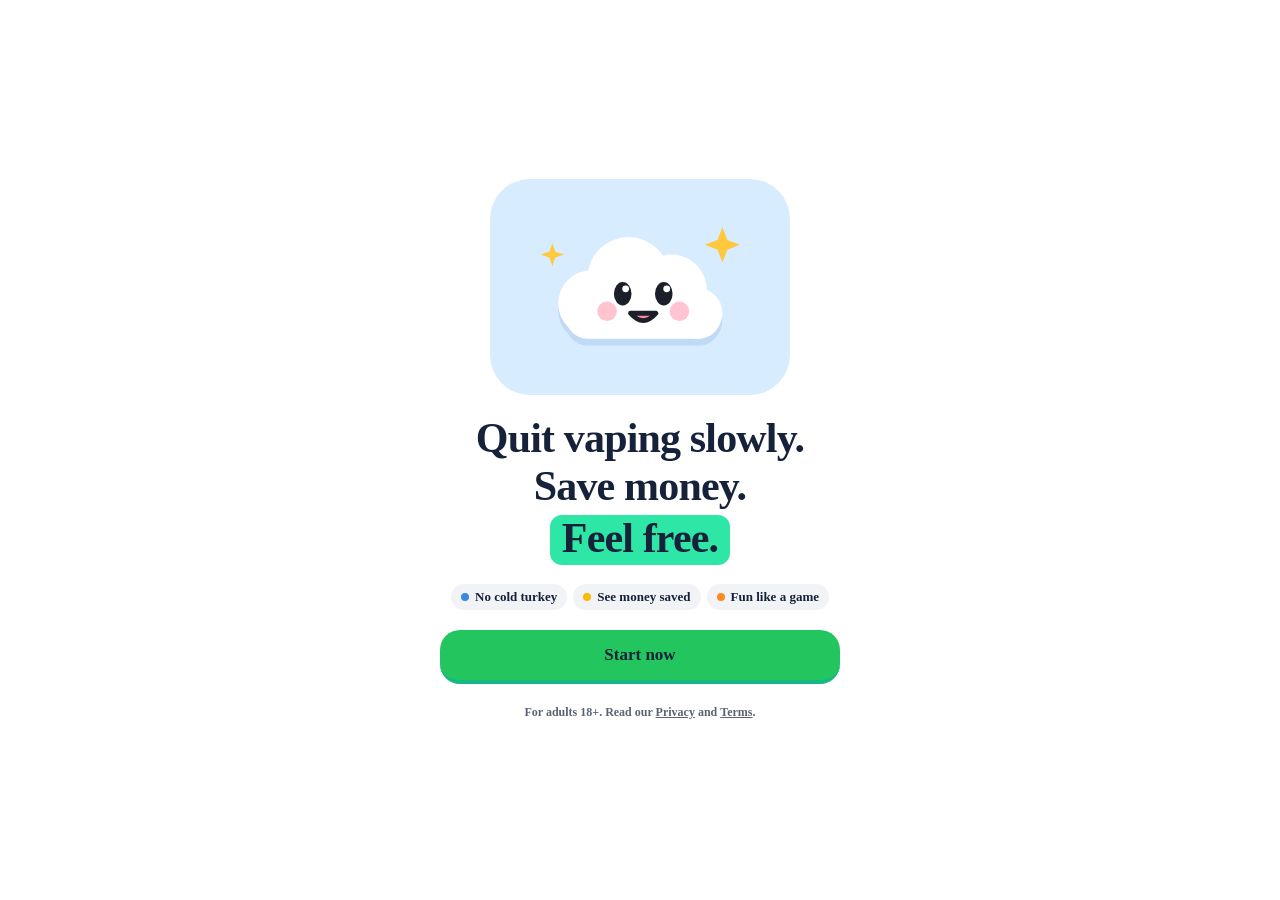
==== index.html @ 57b98aa2 "Publish website and web app" ====
<!DOCTYPE html><html lang="en" class="Y-QZeq_className" style="--mint:#22C55E;--sky:#3B88E3;--streak:#FF8A1F;--gold:#FFB800;--light-bg:#FFFFFF;--light-card:#F1F3F7;--light-text:#16223A;--dark-bg:#0F1220;--dark-card:#1A1E30;--dark-text:#FFFFFF;--radius-button:20px;--radius-card:24px"><head><meta charSet="utf-8"/><meta name="viewport" content="width=device-width, initial-scale=1"/><link rel="preload" href="/_next/static/media/29e2a75af8e45044-s.p.2kjei9psvcorz.woff2" as="font" crossorigin="" type="font/woff2"/><link rel="stylesheet" href="/_next/static/chunks/23_5o_lvkf9n-.css" data-precedence="next"/><link rel="preload" as="script" fetchPriority="low" href="/_next/static/chunks/3wkt3-74el481.js"/><script src="/_next/static/chunks/2vw_0jx23q-ec.js" async=""></script><script src="/_next/static/chunks/3-p-1ko4bi9kf.js" async=""></script><script src="/_next/static/chunks/346v_5fvsemiy.js" async=""></script><script src="/_next/static/chunks/turbopack-2u1d16houkiyo.js" async=""></script><script src="/_next/static/chunks/02wzmny-ye9dv.js" async=""></script><script src="/_next/static/chunks/0t6elz554rbts.js" async=""></script><script src="/_next/static/chunks/2l58hy27e8c7o.js" async=""></script><meta name="theme-color" content="#FFFFFF" media="(prefers-color-scheme: light)"/><meta name="theme-color" content="#0F1220" media="(prefers-color-scheme: dark)"/><title>Breezy: Quit vaping slowly. Save money. Feel free.</title><meta name="description" content="A colourful app that helps adults quit vaping step by step, without cold turkey."/><link rel="manifest" href="/manifest.webmanifest"/><meta name="mobile-web-app-capable" content="yes"/><meta name="apple-mobile-web-app-title" content="Breezy"/><meta name="apple-mobile-web-app-status-bar-style" content="default"/><meta property="og:title" content="Breezy: Quit vaping slowly. Save money. Feel free."/><meta property="og:description" content="A colourful app that helps adults quit vaping step by step, without cold turkey."/><meta property="og:type" content="website"/><meta name="twitter:card" content="summary"/><meta name="twitter:title" content="Breezy: Quit vaping slowly. Save money. Feel free."/><meta name="twitter:description" content="A colourful app that helps adults quit vaping step by step, without cold turkey."/><link rel="icon" href="/favicon.ico" sizes="48x48"/><link rel="icon" href="/icon-192.png" sizes="192x192" type="image/png"/><link rel="apple-touch-icon" href="/apple-touch-icon.png"/><meta name="next-size-adjust" content=""/><script src="/_next/static/chunks/0cz1d0mv5g_q7.js" noModule=""></script></head><body><div hidden=""><!--$--><!--/$--></div><main class="landing"><div class="hero"><svg class="mascot" viewBox="0 0 240 190" role="img" aria-label="A happy little cloud"><g class="mascot-body"><g fill="#BFD9F7" transform="translate(0 7)"><circle cx="70" cy="112" r="34"></circle><circle cx="108" cy="86" r="42"></circle><circle cx="152" cy="98" r="36"></circle><circle cx="178" cy="122" r="26"></circle><rect x="44" y="104" width="158" height="44" rx="22"></rect></g><g fill="#FFFFFF" transform="translate(0 0)"><circle cx="70" cy="112" r="34"></circle><circle cx="108" cy="86" r="42"></circle><circle cx="152" cy="98" r="36"></circle><circle cx="178" cy="122" r="26"></circle><rect x="44" y="104" width="158" height="44" rx="22"></rect></g><circle cx="86" cy="120" r="10" fill="#FFC4D0"></circle><circle cx="160" cy="120" r="10" fill="#FFC4D0"></circle><g class="mascot-eyes"><ellipse cx="102" cy="102" rx="9" ry="12" fill="#1B1F2A"></ellipse><ellipse cx="144" cy="102" rx="9" ry="12" fill="#1B1F2A"></ellipse><circle cx="105" cy="97" r="3.5" fill="#FFFFFF"></circle><circle cx="147" cy="97" r="3.5" fill="#FFFFFF"></circle></g><path d="M110 122 Q123 137 136 122 Z" fill="#FF8A9E" stroke="#1B1F2A" stroke-width="5" stroke-linejoin="round"></path></g><g class="mascot-sparkles" fill="#FFC83D"><path d="M204 34 l5 13 13 5 -13 5 -5 13 -5 -13 -13 -5 13 -5 Z"></path><path d="M30 50 l3 9 9 3 -9 3 -3 9 -3 -9 -9 -3 9 -3 Z"></path></g></svg></div><h1 class="title"><span class="title-line">Quit vaping slowly.</span><span class="title-line">Save money.</span><span class="title-line title-marker">Feel free.</span></h1><ul class="chips"><li class="chip chip-0">No cold turkey</li><li class="chip chip-1">See money saved</li><li class="chip chip-2">Fun like a game</li></ul><div class="form"><a class="button button-link" href="/app/">Start now</a></div><footer class="footer">For adults 18+. Read our<!-- --> <a href="/privacy/">Privacy</a> and <a href="/terms/">Terms</a>.</footer></main><!--$--><!--/$--><script id="_R_">(globalThis["TURBOPACK"] || (globalThis["TURBOPACK"] = [])).push({"otherChunks":["static/chunks/3wkt3-74el481.js","static/chunks/2vw_0jx23q-ec.js","static/chunks/3-p-1ko4bi9kf.js","static/chunks/346v_5fvsemiy.js"],"runtimeModuleIds":[95506]});</script><script src="/_next/static/chunks/3wkt3-74el481.js" async=""></script><script>(self.__next_f=self.__next_f||[]).push([0])</script><script>self.__next_f.push([1,"1:\"$Sreact.fragment\"\n2:\"/_next/static/chunks/02wzmny-ye9dv.js\"\n3:I[88287,[\"$2\"],\"default\"]\n4:I[74895,[\"$2\"],\"default\"]\n6:\"/_next/static/chunks/0t6elz554rbts.js\"\n7:\"/_next/static/chunks/2l58hy27e8c7o.js\"\n8:I[63861,[\"$2\",\"$6\",\"$7\"],\"Landing\"]\n9:I[51858,[\"$2\"],\"OutletBoundary\"]\na:\"$Sreact.suspense\"\nc:\"ViewportBoundary\"\nd:I[51858,[\"$2\"],\"$c\"]\nf:\"MetadataBoundary\"\n10:I[51858,[\"$2\"],\"$f\"]\n12:I[52576,[\"$2\"],\"default\",1]\n:HL[\"/_next/static/chunks/23_5o_lvkf9n-.css\",\"style\"]\n:HL[\"/_next/static/media/29e2a75af8e45044-s.p.2kjei9psvcorz.woff2\",\"font\",{\"crossOrigin\":\"\",\"type\":\"font/woff2\"}]\n5:[[\"children\",{\"s\":\"__PAGE__\",\"h\":512,\"d\":{\"r\":[\"$\",\"$1\",\"c\",{\"children\":[[\"$\",\"$L8\",null,{}],[[\"$\",\"script\",\"script-0\",{\"src\":\"/_next/static/chunks/0t6elz554rbts.js\",\"async\":true,\"nonce\":\"$undefined\"}],[\"$\",\"script\",\"script-1\",{\"src\":\"/_next/static/chunks/2l58hy27e8c7o.js\",\"async\":true,\"nonce\":\"$undefined\"}]],[\"$\",\"$L9\",null,{\"children\":[\"$\",\"$a\",null,{\"name\":\"Next.MetadataOutlet\",\"children\":\"$@b\"}]}]]}],\"p\":false,\"v\":null}}]]\n0:{\"P\":null,\"c\":[\"\",\"\"],\"q\":\"\",\"i\":false,\"t\":{\"t\":{\"s\":\"\",\"h\":528,\"d\":{\"r\":[\"$\",\"$1\",\"c\",{\"children\":[[[\"$\",\"link\",\"0\",{\"rel\":\"stylesheet\",\"href\":\"/_next/static/chunks/23_5o_lvkf9n-.css\",\"precedence\":\"next\",\"crossOrigin\":\"$undefined\",\"nonce\":\"$undefined\"}],[\"$\",\"script\",\"script-0\",{\"src\":\"/_next/static/chunks/02wzmny-ye9dv.js\",\"async\":true,\"nonce\":\"$undefined\"}]],[\"$\",\"html\",null,{\"lang\":\"en\",\"className\":\"Y-QZeq_className\",\"style\":{\"--mint\":\"#22C55E\",\"--sky\":\"#3B88E3\",\"--streak\":\"#FF8A1F\",\"--gold\":\"#FFB800\",\"--light-bg\":\"#FFFFFF\",\"--light-card\":\"#F1F3F7\",\"--light-text\":\"#16223A\",\"--dark-bg\":\"#0F1220\",\"--dark-card\":\"#1A1E30\",\"--dark-text\":\"#FFFFFF\",\"--radius-button\":\"20px\",\"--radius-card\":\"24px\"},\"children\":[\"$\",\"body\",null,{\"children\":[\"$\",\"$L3\",null,{\"parallelRouterKey\":\"children\",\"error\":\"$undefined\",\"errorStyles\":\"$undefined\",\"errorScripts\":\"$undefined\",\"template\":[\"$\",\"$L4\",null,{}],\"templateStyles\":\"$undefined\",\"templateScripts\":\"$undefined\",\"notFound\":[[[\"$\",\"title\",null,{\"children\":\"404: This page could not be found.\"}],[\"$\",\"div\",null,{\"style\":{\"fontFamily\":\"system-ui,\\\"Segoe UI\\\",Roboto,Helvetica,Arial,sans-serif,\\\"Apple Color Emoji\\\",\\\"Segoe UI Emoji\\\"\",\"height\":\"100vh\",\"textAlign\":\"center\",\"display\":\"flex\",\"flexDirection\":\"column\",\"alignItems\":\"center\",\"justifyContent\":\"center\"},\"children\":[\"$\",\"div\",null,{\"children\":[[\"$\",\"style\",null,{\"dangerouslySetInnerHTML\":{\"__html\":\"body{color:#000;background:#fff;margin:0}.next-error-h1{border-right:1px solid rgba(0,0,0,.3)}@media (prefers-color-scheme:dark){body{color:#fff;background:#000}.next-error-h1{border-right:1px solid rgba(255,255,255,.3)}}\"}}],[\"$\",\"h1\",null,{\"className\":\"next-error-h1\",\"style\":{\"display\":\"inline-block\",\"margin\":\"0 20px 0 0\",\"padding\":\"0 23px 0 0\",\"fontSize\":24,\"fontWeight\":500,\"verticalAlign\":\"top\",\"lineHeight\":\"49px\"},\"children\":404}],[\"$\",\"div\",null,{\"style\":{\"display\":\"inline-block\"},\"children\":[\"$\",\"h2\",null,{\"style\":{\"fontSize\":14,\"fontWeight\":400,\"lineHeight\":\"49px\",\"margin\":0},\"children\":\"This page could not be found.\"}]}]]}]}]],[]],\"forbidden\":\"$undefined\",\"unauthorized\":\"$undefined\"}]}]}]]}],\"p\":false,\"v\":null},\"c\":\"$Q5\"},\"h\":{\"r\":[\"$\",\"$1\",\"h\",{\"children\":[null,[\"$\",\"$Ld\",null,{\"children\":\"$Le\"}],[\"$\",\"$L10\",null,{\"children\":[[\"$\",\"div\",null,{\"hidden\":true,\"children\":[\"$\",\"$a\",null,{\"name\":\"Next.Metadata\",\"children\":\"$L11\"}]}],null]}],[\"$\",\"meta\",null,{\"name\":\"next-size-adjust\",\"content\":\"\"}]]}],\"p\":false,\"v\":null}},\"m\":\"$undefined\",\"G\":[\"$12\",[[\"$\",\"link\",\"0\",{\"rel\":\"stylesheet\",\"href\":\"/_next/static/chunks/23_5o_lvkf9n-.css\",\"precedence\":\"next\",\"crossOrigin\":\"$undefined\",\"nonce\":\"$undefined\"}]]],\"S\":true,\"r\":\"$undefined\",\"s\":\"$undefined\",\"a\":\"$undefined\",\"l\":\"$undefined\",\"p\":\"$undefined\",\"d\":\"$undefined\",\"b\":\"Q0WF5NV2tpV6cACGiuJMT\"}\ne:[[\"$\",\"meta\",\"0\",{\"charSet\":\"utf-8\"}],[\"$\",\"meta\",\"1\",{\"name\":\"viewport\",\"content\":\"width=device-width, initial-scale=1\"}],[\"$\",\"meta\",\"2\",{\"name\":\"theme-color\",\"content\":\"#FFFFFF\",\"media\":\"(prefers-color-scheme: light)\"}],[\"$\",\"meta\",\"3\",{\"name\":\"theme-color\",\"content\":\"#0F1220\",\"media\":\"(prefers-color-scheme: dark)\"}]]\n13:I[49310,[\"$2\"],\"IconMark\"]\nb:null\n11:[[\"$\",\"title\",\"0\",{\"children\":\"Breezy: Quit vaping slowly. Save money. Feel free.\"}],[\"$\",\"meta\",\"1\",{\"name\":\"description\",\"content\":\"A colourful app that helps adults quit vaping step by step, without cold turkey.\"}],[\"$\",\"link\",\"2\",{\"rel\":\"manifest\",\"href\":\"/manifest.webmanifest\",\"crossOrigin\":\"$undefined\"}],[\"$\",\"meta\",\"3\",{\"name\":\"mobile-web-app-capable\",\"content\":\"yes\"}],[\"$\",\"meta\",\"4\",{\"name\":\"apple-mobile-web-app-title\",\"content\":\"Breezy\"}],[\"$\",\"meta\",\"5\",{\"name\":\"apple-mobile-web-app-status-bar-style\",\"content\":\"default\"}],[\"$\",\"meta\",\"6\",{\"property\":\"og:title\",\"content\":\"Breezy: Quit vaping slowly. Save money. Feel free.\"}],[\"$\",\"meta\",\"7\",{\"property\":\"og:description\",\"content\":\"A colourful app that helps adults quit vaping step by step, without cold turkey.\"}],[\"$\",\"meta\",\"8\",{\"property\":\"og:type\",\"content\":\"website\"}],[\"$\",\"meta\",\"9\",{\"name\":\"twitter:card\",\"content\":\"summary\"}],[\"$\",\"meta\",\"10\",{\"name\":\"twitter:title\",\"content\":\"Breezy: Quit vaping slowly. Save money. Feel free.\"}],[\"$\",\"meta\",\"11\",{\"name\":\"twitter:description\",\"content\":\"A colourful app that helps adults quit vaping step by step, without cold turkey.\"}],[\"$\",\"link\",\"12\",{\"rel\":\"icon\",\"href\":\"/favicon.ico\",\"sizes\":\"48x48\"}],[\"$\",\"link\",\"13\",{\"rel\":\"icon\",\"href\":\"/icon-192.png\",\"sizes\":\"192x192\",\"type\":\"image/png\"}],[\"$\",\"link\",\"14\",{\"rel\":\"apple-touch-icon\",\"href\":\"/apple-touch-icon.png\"}],[\"$\",\"$L13\",\"15\",{}]]\n"])</script></body></html>
---- _next/static/chunks/23_5o_lvkf9n-.css ----
@font-face{font-family:Nunito;font-style:normal;font-weight:600;font-display:swap;src:url(../media/e27b85d01cb4b1af-s.1zkvd_innyig_.woff2)format("woff2");unicode-range:U+460-52F,U+1C80-1C8A,U+20B4,U+2DE0-2DFF,U+A640-A69F,U+FE2E-FE2F}@font-face{font-family:Nunito;font-style:normal;font-weight:600;font-display:swap;src:url(../media/10e5db483fb7b6ef-s.2c8-7nzo1jf9r.woff2)format("woff2");unicode-range:U+301,U+400-45F,U+490-491,U+4B0-4B1,U+2116}@font-face{font-family:Nunito;font-style:normal;font-weight:600;font-display:swap;src:url(../media/01a1b57b2e0cef27-s.1vcas2uk12q5a.woff2)format("woff2");unicode-range:U+102-103,U+110-111,U+128-129,U+168-169,U+1A0-1A1,U+1AF-1B0,U+300-301,U+303-304,U+308-309,U+323,U+329,U+1EA0-1EF9,U+20AB}@font-face{font-family:Nunito;font-style:normal;font-weight:600;font-display:swap;src:url(../media/648e19a466ec92f1-s.2demiz2t05dx4.woff2)format("woff2");unicode-range:U+100-2BA,U+2BD-2C5,U+2C7-2CC,U+2CE-2D7,U+2DD-2FF,U+304,U+308,U+329,U+1D00-1DBF,U+1E00-1E9F,U+1EF2-1EFF,U+2020,U+20A0-20AB,U+20AD-20C4,U+2113,U+2C60-2C7F,U+A720-A7FF}@font-face{font-family:Nunito;font-style:normal;font-weight:600;font-display:swap;src:url(../media/29e2a75af8e45044-s.p.2kjei9psvcorz.woff2)format("woff2");unicode-range:U+??,U+131,U+152-153,U+2BB-2BC,U+2C6,U+2DA,U+2DC,U+304,U+308,U+329,U+2000-206F,U+20AC,U+2122,U+2191,U+2193,U+2212,U+2215,U+FEFF,U+FFFD}@font-face{font-family:Nunito;font-style:normal;font-weight:700;font-display:swap;src:url(../media/e27b85d01cb4b1af-s.1zkvd_innyig_.woff2)format("woff2");unicode-range:U+460-52F,U+1C80-1C8A,U+20B4,U+2DE0-2DFF,U+A640-A69F,U+FE2E-FE2F}@font-face{font-family:Nunito;font-style:normal;font-weight:700;font-display:swap;src:url(../media/10e5db483fb7b6ef-s.2c8-7nzo1jf9r.woff2)format("woff2");unicode-range:U+301,U+400-45F,U+490-491,U+4B0-4B1,U+2116}@font-face{font-family:Nunito;font-style:normal;font-weight:700;font-display:swap;src:url(../media/01a1b57b2e0cef27-s.1vcas2uk12q5a.woff2)format("woff2");unicode-range:U+102-103,U+110-111,U+128-129,U+168-169,U+1A0-1A1,U+1AF-1B0,U+300-301,U+303-304,U+308-309,U+323,U+329,U+1EA0-1EF9,U+20AB}@font-face{font-family:Nunito;font-style:normal;font-weight:700;font-display:swap;src:url(../media/648e19a466ec92f1-s.2demiz2t05dx4.woff2)format("woff2");unicode-range:U+100-2BA,U+2BD-2C5,U+2C7-2CC,U+2CE-2D7,U+2DD-2FF,U+304,U+308,U+329,U+1D00-1DBF,U+1E00-1E9F,U+1EF2-1EFF,U+2020,U+20A0-20AB,U+20AD-20C4,U+2113,U+2C60-2C7F,U+A720-A7FF}@font-face{font-family:Nunito;font-style:normal;font-weight:700;font-display:swap;src:url(../media/29e2a75af8e45044-s.p.2kjei9psvcorz.woff2)format("woff2");unicode-range:U+??,U+131,U+152-153,U+2BB-2BC,U+2C6,U+2DA,U+2DC,U+304,U+308,U+329,U+2000-206F,U+20AC,U+2122,U+2191,U+2193,U+2212,U+2215,U+FEFF,U+FFFD}@font-face{font-family:Nunito;font-style:normal;font-weight:800;font-display:swap;src:url(../media/e27b85d01cb4b1af-s.1zkvd_innyig_.woff2)format("woff2");unicode-range:U+460-52F,U+1C80-1C8A,U+20B4,U+2DE0-2DFF,U+A640-A69F,U+FE2E-FE2F}@font-face{font-family:Nunito;font-style:normal;font-weight:800;font-display:swap;src:url(../media/10e5db483fb7b6ef-s.2c8-7nzo1jf9r.woff2)format("woff2");unicode-range:U+301,U+400-45F,U+490-491,U+4B0-4B1,U+2116}@font-face{font-family:Nunito;font-style:normal;font-weight:800;font-display:swap;src:url(../media/01a1b57b2e0cef27-s.1vcas2uk12q5a.woff2)format("woff2");unicode-range:U+102-103,U+110-111,U+128-129,U+168-169,U+1A0-1A1,U+1AF-1B0,U+300-301,U+303-304,U+308-309,U+323,U+329,U+1EA0-1EF9,U+20AB}@font-face{font-family:Nunito;font-style:normal;font-weight:800;font-display:swap;src:url(../media/648e19a466ec92f1-s.2demiz2t05dx4.woff2)format("woff2");unicode-range:U+100-2BA,U+2BD-2C5,U+2C7-2CC,U+2CE-2D7,U+2DD-2FF,U+304,U+308,U+329,U+1D00-1DBF,U+1E00-1E9F,U+1EF2-1EFF,U+2020,U+20A0-20AB,U+20AD-20C4,U+2113,U+2C60-2C7F,U+A720-A7FF}@font-face{font-family:Nunito;font-style:normal;font-weight:800;font-display:swap;src:url(../media/29e2a75af8e45044-s.p.2kjei9psvcorz.woff2)format("woff2");unicode-range:U+??,U+131,U+152-153,U+2BB-2BC,U+2C6,U+2DA,U+2DC,U+304,U+308,U+329,U+2000-206F,U+20AC,U+2122,U+2191,U+2193,U+2212,U+2215,U+FEFF,U+FFFD}@font-face{font-family:Nunito;font-style:normal;font-weight:900;font-display:swap;src:url(../media/e27b85d01cb4b1af-s.1zkvd_innyig_.woff2)format("woff2");unicode-range:U+460-52F,U+1C80-1C8A,U+20B4,U+2DE0-2DFF,U+A640-A69F,U+FE2E-FE2F}@font-face{font-family:Nunito;font-style:normal;font-weight:900;font-display:swap;src:url(../media/10e5db483fb7b6ef-s.2c8-7nzo1jf9r.woff2)format("woff2");unicode-range:U+301,U+400-45F,U+490-491,U+4B0-4B1,U+2116}@font-face{font-family:Nunito;font-style:normal;font-weight:900;font-display:swap;src:url(../media/01a1b57b2e0cef27-s.1vcas2uk12q5a.woff2)format("woff2");unicode-range:U+102-103,U+110-111,U+128-129,U+168-169,U+1A0-1A1,U+1AF-1B0,U+300-301,U+303-304,U+308-309,U+323,U+329,U+1EA0-1EF9,U+20AB}@font-face{font-family:Nunito;font-style:normal;font-weight:900;font-display:swap;src:url(../media/648e19a466ec92f1-s.2demiz2t05dx4.woff2)format("woff2");unicode-range:U+100-2BA,U+2BD-2C5,U+2C7-2CC,U+2CE-2D7,U+2DD-2FF,U+304,U+308,U+329,U+1D00-1DBF,U+1E00-1E9F,U+1EF2-1EFF,U+2020,U+20A0-20AB,U+20AD-20C4,U+2113,U+2C60-2C7F,U+A720-A7FF}@font-face{font-family:Nunito;font-style:normal;font-weight:900;font-display:swap;src:url(../media/29e2a75af8e45044-s.p.2kjei9psvcorz.woff2)format("woff2");unicode-range:U+??,U+131,U+152-153,U+2BB-2BC,U+2C6,U+2DA,U+2DC,U+304,U+308,U+329,U+2000-206F,U+20AC,U+2122,U+2191,U+2193,U+2212,U+2215,U+FEFF,U+FFFD}@font-face{font-family:Nunito Fallback;src:local(Arial);ascent-override:99.71%;descent-override:34.82%;line-gap-override:0.0%;size-adjust:101.39%}.Y-QZeq_className{font-family:Nunito,Nunito Fallback;font-style:normal}
:root{--lightningcss-light:initial;--lightningcss-dark: ;color-scheme:light dark;--bg:var(--light-bg);--card:var(--light-card);--text:var(--light-text);--muted:#5b6273;--line:#dce1ea;--hero:#d8ecff;--mint-edge:#17b883;--marker:#2ee6a6;--error:#c72a4a}@media (prefers-color-scheme:dark){:root{--lightningcss-light: ;--lightningcss-dark:initial;--bg:var(--dark-bg);--card:var(--dark-card);--text:var(--dark-text);--muted:#aab1c4;--line:#333a55;--hero:#1d2c4e;--marker:#128a62;--error:#ff8fa3}}*{box-sizing:border-box;margin:0;padding:0}html{-webkit-text-size-adjust:100%}body{background:var(--bg);color:var(--text);-webkit-font-smoothing:antialiased}a{color:inherit;font-weight:800}.landing{text-align:center;flex-direction:column;justify-content:center;align-items:center;gap:clamp(10px,2.2dvh,22px);max-width:440px;min-height:100dvh;margin:0 auto;padding:clamp(12px,2.5dvh,28px) 20px;display:flex}.hero{background:var(--hero);border-radius:40px;justify-content:center;align-items:center;width:min(100%,300px);height:clamp(108px,24dvh,230px);display:flex}.mascot{width:auto;height:86%;overflow:visible}.mascot-body{animation:3.6s ease-in-out infinite float}.mascot-eyes{transform-box:fill-box;transform-origin:50%;animation:5s infinite blink}.mascot-sparkles{transform-box:fill-box;transform-origin:50%;animation:2.8s ease-in-out infinite twinkle}.mascot-cheering .mascot-body{animation:.7s ease-in-out infinite jump}@keyframes float{50%{transform:translateY(-7px)}}@keyframes jump{50%{transform:translateY(-20px)}}@keyframes blink{0%,94%,to{transform:scaleY(1)}97%{transform:scaleY(.1)}}@keyframes twinkle{50%{opacity:.45}}.title{letter-spacing:-.02em;font-size:clamp(24px,min(5.2dvh,8.4vw),42px);font-weight:900;line-height:1.14}.title-line{display:block}.title-marker{background:var(--marker);border-radius:12px;width:fit-content;margin:4px auto 0;padding:0 12px 2px}.chips{flex-wrap:wrap;justify-content:center;gap:6px;list-style:none;display:flex}.chip{background:var(--card);border-radius:999px;padding:5px 10px;font-size:13px;font-weight:800}.chip:before{content:"";border-radius:50%;width:8px;height:8px;margin-right:6px;display:inline-block}.chip-0:before{background:var(--sky)}.chip-1:before{background:var(--gold)}.chip-2:before{background:var(--streak)}.form{flex-direction:column;gap:8px;width:100%;display:flex}.input,.button{border-radius:var(--radius-button);width:100%;height:54px;font:inherit;font-size:17px}.input{border:2px solid var(--line);background:var(--card);color:var(--text);text-align:center;outline:none;padding:0 18px;font-weight:700}.input::placeholder{color:var(--muted)}.input:focus{border-color:var(--sky)}.button{border:0;border-bottom:4px solid var(--mint-edge);background:var(--mint);color:var(--light-text);cursor:pointer;font-weight:900;transition:transform 80ms}.button:active:not(:disabled){border-bottom-width:2px;transform:translateY(2px)}.button:focus-visible{outline:3px solid var(--sky);outline-offset:2px}.button:disabled{opacity:.75}.form-message{min-height:18px;color:var(--error);font-size:14px;font-weight:800;line-height:18px}.success{border-radius:var(--radius-card);background:var(--card);flex-direction:column;gap:4px;width:100%;padding:20px;font-size:15px;font-weight:700;display:flex}.success strong{font-size:22px;font-weight:900}.footer{color:var(--muted);font-size:12px;font-weight:700;line-height:1.4}.hidden-label{clip-path:inset(50%);width:1px;height:1px;position:absolute;overflow:hidden}.trap{opacity:0;position:absolute;left:-9999px}@media (max-height:600px){.input,.button{height:48px}.chip{padding:3px 9px;font-size:12px}.hero{border-radius:28px}}.legal{max-width:620px;margin:0 auto;padding:28px 20px 64px}.legal-back{padding:8px 0;text-decoration:none;display:inline-block}.legal h1{margin-top:16px;font-size:36px;font-weight:900}.legal-date{color:var(--muted);margin-top:4px;font-size:14px;font-weight:700}.legal h2{margin-top:28px;font-size:20px;font-weight:900}.legal p{margin-top:8px;font-size:17px;font-weight:600;line-height:1.5}.legal-date+p{margin-top:20px}@media (prefers-reduced-motion:reduce){.mascot-body,.mascot-eyes,.mascot-sparkles,.mascot-cheering .mascot-body{animation:none}}.buddy-line{color:var(--muted);font-size:15px;font-weight:700}.buddy-code{letter-spacing:.1em;font-size:38px;font-weight:900}.button-link{justify-content:center;align-items:center;text-decoration:none;display:flex}.buddy-link{align-items:center;min-height:44px;display:flex}.button-quiet{border-bottom-color:var(--line);background:var(--card);color:var(--text)}.home-tip{color:var(--muted);font-size:13px;font-weight:700}
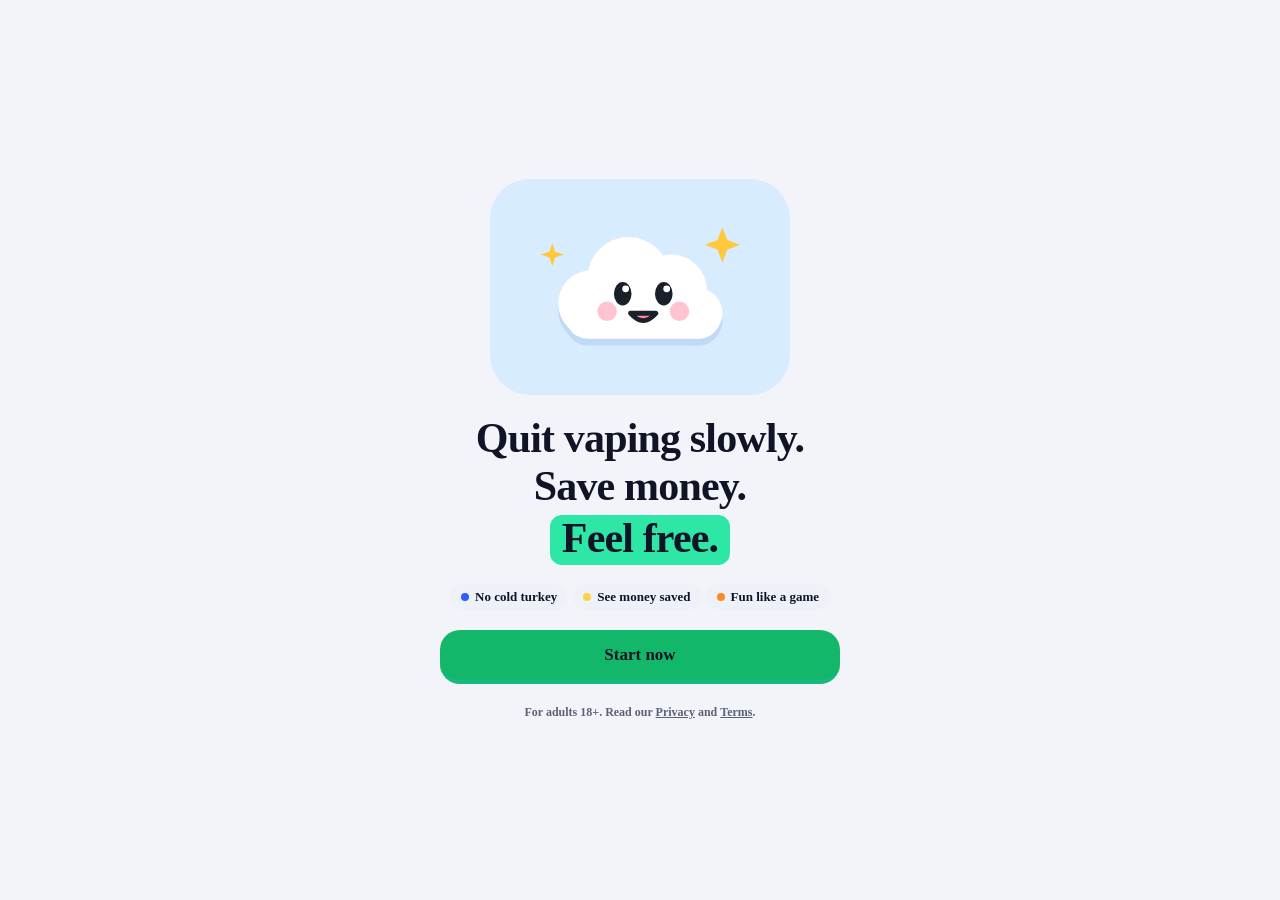
==== commit e8d3b5f1: "Publish website and web app" ====
--- a/index.html
+++ b/index.html
@@ -1 +1 @@
-<!DOCTYPE html><html lang="en" class="Y-QZeq_className" style="--mint:#22C55E;--sky:#3B88E3;--streak:#FF8A1F;--gold:#FFB800;--light-bg:#FFFFFF;--light-card:#F1F3F7;--light-text:#16223A;--dark-bg:#0F1220;--dark-card:#1A1E30;--dark-text:#FFFFFF;--radius-button:20px;--radius-card:24px"><head><meta charSet="utf-8"/><meta name="viewport" content="width=device-width, initial-scale=1"/><link rel="preload" href="/_next/static/media/29e2a75af8e45044-s.p.2kjei9psvcorz.woff2" as="font" crossorigin="" type="font/woff2"/><link rel="stylesheet" href="/_next/static/chunks/23_5o_lvkf9n-.css" data-precedence="next"/><link rel="preload" as="script" fetchPriority="low" href="/_next/static/chunks/3wkt3-74el481.js"/><script src="/_next/static/chunks/2vw_0jx23q-ec.js" async=""></script><script src="/_next/static/chunks/3-p-1ko4bi9kf.js" async=""></script><script src="/_next/static/chunks/346v_5fvsemiy.js" async=""></script><script src="/_next/static/chunks/turbopack-2u1d16houkiyo.js" async=""></script><script src="/_next/static/chunks/02wzmny-ye9dv.js" async=""></script><script src="/_next/static/chunks/0t6elz554rbts.js" async=""></script><script src="/_next/static/chunks/2l58hy27e8c7o.js" async=""></script><meta name="theme-color" content="#FFFFFF" media="(prefers-color-scheme: light)"/><meta name="theme-color" content="#0F1220" media="(prefers-color-scheme: dark)"/><title>Breezy: Quit vaping slowly. Save money. Feel free.</title><meta name="description" content="A colourful app that helps adults quit vaping step by step, without cold turkey."/><link rel="manifest" href="/manifest.webmanifest"/><meta name="mobile-web-app-capable" content="yes"/><meta name="apple-mobile-web-app-title" content="Breezy"/><meta name="apple-mobile-web-app-status-bar-style" content="default"/><meta property="og:title" content="Breezy: Quit vaping slowly. Save money. Feel free."/><meta property="og:description" content="A colourful app that helps adults quit vaping step by step, without cold turkey."/><meta property="og:type" content="website"/><meta name="twitter:card" content="summary"/><meta name="twitter:title" content="Breezy: Quit vaping slowly. Save money. Feel free."/><meta name="twitter:description" content="A colourful app that helps adults quit vaping step by step, without cold turkey."/><link rel="icon" href="/favicon.ico" sizes="48x48"/><link rel="icon" href="/icon-192.png" sizes="192x192" type="image/png"/><link rel="apple-touch-icon" href="/apple-touch-icon.png"/><meta name="next-size-adjust" content=""/><script src="/_next/static/chunks/0cz1d0mv5g_q7.js" noModule=""></script></head><body><div hidden=""><!--$--><!--/$--></div><main class="landing"><div class="hero"><svg class="mascot" viewBox="0 0 240 190" role="img" aria-label="A happy little cloud"><g class="mascot-body"><g fill="#BFD9F7" transform="translate(0 7)"><circle cx="70" cy="112" r="34"></circle><circle cx="108" cy="86" r="42"></circle><circle cx="152" cy="98" r="36"></circle><circle cx="178" cy="122" r="26"></circle><rect x="44" y="104" width="158" height="44" rx="22"></rect></g><g fill="#FFFFFF" transform="translate(0 0)"><circle cx="70" cy="112" r="34"></circle><circle cx="108" cy="86" r="42"></circle><circle cx="152" cy="98" r="36"></circle><circle cx="178" cy="122" r="26"></circle><rect x="44" y="104" width="158" height="44" rx="22"></rect></g><circle cx="86" cy="120" r="10" fill="#FFC4D0"></circle><circle cx="160" cy="120" r="10" fill="#FFC4D0"></circle><g class="mascot-eyes"><ellipse cx="102" cy="102" rx="9" ry="12" fill="#1B1F2A"></ellipse><ellipse cx="144" cy="102" rx="9" ry="12" fill="#1B1F2A"></ellipse><circle cx="105" cy="97" r="3.5" fill="#FFFFFF"></circle><circle cx="147" cy="97" r="3.5" fill="#FFFFFF"></circle></g><path d="M110 122 Q123 137 136 122 Z" fill="#FF8A9E" stroke="#1B1F2A" stroke-width="5" stroke-linejoin="round"></path></g><g class="mascot-sparkles" fill="#FFC83D"><path d="M204 34 l5 13 13 5 -13 5 -5 13 -5 -13 -13 -5 13 -5 Z"></path><path d="M30 50 l3 9 9 3 -9 3 -3 9 -3 -9 -9 -3 9 -3 Z"></path></g></svg></div><h1 class="title"><span class="title-line">Quit vaping slowly.</span><span class="title-line">Save money.</span><span class="title-line title-marker">Feel free.</span></h1><ul class="chips"><li class="chip chip-0">No cold turkey</li><li class="chip chip-1">See money saved</li><li class="chip chip-2">Fun like a game</li></ul><div class="form"><a class="button button-link" href="/app/">Start now</a></div><footer class="footer">For adults 18+. Read our<!-- --> <a href="/privacy/">Privacy</a> and <a href="/terms/">Terms</a>.</footer></main><!--$--><!--/$--><script id="_R_">(globalThis["TURBOPACK"] || (globalThis["TURBOPACK"] = [])).push({"otherChunks":["static/chunks/3wkt3-74el481.js","static/chunks/2vw_0jx23q-ec.js","static/chunks/3-p-1ko4bi9kf.js","static/chunks/346v_5fvsemiy.js"],"runtimeModuleIds":[95506]});</script><script src="/_next/static/chunks/3wkt3-74el481.js" async=""></script><script>(self.__next_f=self.__next_f||[]).push([0])</script><script>self.__next_f.push([1,"1:\"$Sreact.fragment\"\n2:\"/_next/static/chunks/02wzmny-ye9dv.js\"\n3:I[88287,[\"$2\"],\"default\"]\n4:I[74895,[\"$2\"],\"default\"]\n6:\"/_next/static/chunks/0t6elz554rbts.js\"\n7:\"/_next/static/chunks/2l58hy27e8c7o.js\"\n8:I[63861,[\"$2\",\"$6\",\"$7\"],\"Landing\"]\n9:I[51858,[\"$2\"],\"OutletBoundary\"]\na:\"$Sreact.suspense\"\nc:\"ViewportBoundary\"\nd:I[51858,[\"$2\"],\"$c\"]\nf:\"MetadataBoundary\"\n10:I[51858,[\"$2\"],\"$f\"]\n12:I[52576,[\"$2\"],\"default\",1]\n:HL[\"/_next/static/chunks/23_5o_lvkf9n-.css\",\"style\"]\n:HL[\"/_next/static/media/29e2a75af8e45044-s.p.2kjei9psvcorz.woff2\",\"font\",{\"crossOrigin\":\"\",\"type\":\"font/woff2\"}]\n5:[[\"children\",{\"s\":\"__PAGE__\",\"h\":512,\"d\":{\"r\":[\"$\",\"$1\",\"c\",{\"children\":[[\"$\",\"$L8\",null,{}],[[\"$\",\"script\",\"script-0\",{\"src\":\"/_next/static/chunks/0t6elz554rbts.js\",\"async\":true,\"nonce\":\"$undefined\"}],[\"$\",\"script\",\"script-1\",{\"src\":\"/_next/static/chunks/2l58hy27e8c7o.js\",\"async\":true,\"nonce\":\"$undefined\"}]],[\"$\",\"$L9\",null,{\"children\":[\"$\",\"$a\",null,{\"name\":\"Next.MetadataOutlet\",\"children\":\"$@b\"}]}]]}],\"p\":false,\"v\":null}}]]\n0:{\"P\":null,\"c\":[\"\",\"\"],\"q\":\"\",\"i\":false,\"t\":{\"t\":{\"s\":\"\",\"h\":528,\"d\":{\"r\":[\"$\",\"$1\",\"c\",{\"children\":[[[\"$\",\"link\",\"0\",{\"rel\":\"stylesheet\",\"href\":\"/_next/static/chunks/23_5o_lvkf9n-.css\",\"precedence\":\"next\",\"crossOrigin\":\"$undefined\",\"nonce\":\"$undefined\"}],[\"$\",\"script\",\"script-0\",{\"src\":\"/_next/static/chunks/02wzmny-ye9dv.js\",\"async\":true,\"nonce\":\"$undefined\"}]],[\"$\",\"html\",null,{\"lang\":\"en\",\"className\":\"Y-QZeq_className\",\"style\":{\"--mint\":\"#22C55E\",\"--sky\":\"#3B88E3\",\"--streak\":\"#FF8A1F\",\"--gold\":\"#FFB800\",\"--light-bg\":\"#FFFFFF\",\"--light-card\":\"#F1F3F7\",\"--light-text\":\"#16223A\",\"--dark-bg\":\"#0F1220\",\"--dark-card\":\"#1A1E30\",\"--dark-text\":\"#FFFFFF\",\"--radius-button\":\"20px\",\"--radius-card\":\"24px\"},\"children\":[\"$\",\"body\",null,{\"children\":[\"$\",\"$L3\",null,{\"parallelRouterKey\":\"children\",\"error\":\"$undefined\",\"errorStyles\":\"$undefined\",\"errorScripts\":\"$undefined\",\"template\":[\"$\",\"$L4\",null,{}],\"templateStyles\":\"$undefined\",\"templateScripts\":\"$undefined\",\"notFound\":[[[\"$\",\"title\",null,{\"children\":\"404: This page could not be found.\"}],[\"$\",\"div\",null,{\"style\":{\"fontFamily\":\"system-ui,\\\"Segoe UI\\\",Roboto,Helvetica,Arial,sans-serif,\\\"Apple Color Emoji\\\",\\\"Segoe UI Emoji\\\"\",\"height\":\"100vh\",\"textAlign\":\"center\",\"display\":\"flex\",\"flexDirection\":\"column\",\"alignItems\":\"center\",\"justifyContent\":\"center\"},\"children\":[\"$\",\"div\",null,{\"children\":[[\"$\",\"style\",null,{\"dangerouslySetInnerHTML\":{\"__html\":\"body{color:#000;background:#fff;margin:0}.next-error-h1{border-right:1px solid rgba(0,0,0,.3)}@media (prefers-color-scheme:dark){body{color:#fff;background:#000}.next-error-h1{border-right:1px solid rgba(255,255,255,.3)}}\"}}],[\"$\",\"h1\",null,{\"className\":\"next-error-h1\",\"style\":{\"display\":\"inline-block\",\"margin\":\"0 20px 0 0\",\"padding\":\"0 23px 0 0\",\"fontSize\":24,\"fontWeight\":500,\"verticalAlign\":\"top\",\"lineHeight\":\"49px\"},\"children\":404}],[\"$\",\"div\",null,{\"style\":{\"display\":\"inline-block\"},\"children\":[\"$\",\"h2\",null,{\"style\":{\"fontSize\":14,\"fontWeight\":400,\"lineHeight\":\"49px\",\"margin\":0},\"children\":\"This page could not be found.\"}]}]]}]}]],[]],\"forbidden\":\"$undefined\",\"unauthorized\":\"$undefined\"}]}]}]]}],\"p\":false,\"v\":null},\"c\":\"$Q5\"},\"h\":{\"r\":[\"$\",\"$1\",\"h\",{\"children\":[null,[\"$\",\"$Ld\",null,{\"children\":\"$Le\"}],[\"$\",\"$L10\",null,{\"children\":[[\"$\",\"div\",null,{\"hidden\":true,\"children\":[\"$\",\"$a\",null,{\"name\":\"Next.Metadata\",\"children\":\"$L11\"}]}],null]}],[\"$\",\"meta\",null,{\"name\":\"next-size-adjust\",\"content\":\"\"}]]}],\"p\":false,\"v\":null}},\"m\":\"$undefined\",\"G\":[\"$12\",[[\"$\",\"link\",\"0\",{\"rel\":\"stylesheet\",\"href\":\"/_next/static/chunks/23_5o_lvkf9n-.css\",\"precedence\":\"next\",\"crossOrigin\":\"$undefined\",\"nonce\":\"$undefined\"}]]],\"S\":true,\"r\":\"$undefined\",\"s\":\"$undefined\",\"a\":\"$undefined\",\"l\":\"$undefined\",\"p\":\"$undefined\",\"d\":\"$undefined\",\"b\":\"Q0WF5NV2tpV6cACGiuJMT\"}\ne:[[\"$\",\"meta\",\"0\",{\"charSet\":\"utf-8\"}],[\"$\",\"meta\",\"1\",{\"name\":\"viewport\",\"content\":\"width=device-width, initial-scale=1\"}],[\"$\",\"meta\",\"2\",{\"name\":\"theme-color\",\"content\":\"#FFFFFF\",\"media\":\"(prefers-color-scheme: light)\"}],[\"$\",\"meta\",\"3\",{\"name\":\"theme-color\",\"content\":\"#0F1220\",\"media\":\"(prefers-color-scheme: dark)\"}]]\n13:I[49310,[\"$2\"],\"IconMark\"]\nb:null\n11:[[\"$\",\"title\",\"0\",{\"children\":\"Breezy: Quit vaping slowly. Save money. Feel free.\"}],[\"$\",\"meta\",\"1\",{\"name\":\"description\",\"content\":\"A colourful app that helps adults quit vaping step by step, without cold turkey.\"}],[\"$\",\"link\",\"2\",{\"rel\":\"manifest\",\"href\":\"/manifest.webmanifest\",\"crossOrigin\":\"$undefined\"}],[\"$\",\"meta\",\"3\",{\"name\":\"mobile-web-app-capable\",\"content\":\"yes\"}],[\"$\",\"meta\",\"4\",{\"name\":\"apple-mobile-web-app-title\",\"content\":\"Breezy\"}],[\"$\",\"meta\",\"5\",{\"name\":\"apple-mobile-web-app-status-bar-style\",\"content\":\"default\"}],[\"$\",\"meta\",\"6\",{\"property\":\"og:title\",\"content\":\"Breezy: Quit vaping slowly. Save money. Feel free.\"}],[\"$\",\"meta\",\"7\",{\"property\":\"og:description\",\"content\":\"A colourful app that helps adults quit vaping step by step, without cold turkey.\"}],[\"$\",\"meta\",\"8\",{\"property\":\"og:type\",\"content\":\"website\"}],[\"$\",\"meta\",\"9\",{\"name\":\"twitter:card\",\"content\":\"summary\"}],[\"$\",\"meta\",\"10\",{\"name\":\"twitter:title\",\"content\":\"Breezy: Quit vaping slowly. Save money. Feel free.\"}],[\"$\",\"meta\",\"11\",{\"name\":\"twitter:description\",\"content\":\"A colourful app that helps adults quit vaping step by step, without cold turkey.\"}],[\"$\",\"link\",\"12\",{\"rel\":\"icon\",\"href\":\"/favicon.ico\",\"sizes\":\"48x48\"}],[\"$\",\"link\",\"13\",{\"rel\":\"icon\",\"href\":\"/icon-192.png\",\"sizes\":\"192x192\",\"type\":\"image/png\"}],[\"$\",\"link\",\"14\",{\"rel\":\"apple-touch-icon\",\"href\":\"/apple-touch-icon.png\"}],[\"$\",\"$L13\",\"15\",{}]]\n"])</script></body></html>+<!DOCTYPE html><html lang="en" class="Y-QZeq_className" style="--mint:#12B76A;--sky:#2F5BFF;--streak:#FF8A1F;--gold:#FFD23F;--light-bg:#F2F4FA;--light-card:#EEF1F8;--light-text:#101426;--dark-bg:#0F1220;--dark-card:#1A1E30;--dark-text:#FFFFFF;--radius-button:20px;--radius-card:24px"><head><meta charSet="utf-8"/><meta name="viewport" content="width=device-width, initial-scale=1"/><link rel="preload" href="/_next/static/media/29e2a75af8e45044-s.p.2kjei9psvcorz.woff2" as="font" crossorigin="" type="font/woff2"/><link rel="stylesheet" href="/_next/static/chunks/23_5o_lvkf9n-.css" data-precedence="next"/><link rel="preload" as="script" fetchPriority="low" href="/_next/static/chunks/3wkt3-74el481.js"/><script src="/_next/static/chunks/2vw_0jx23q-ec.js" async=""></script><script src="/_next/static/chunks/3-p-1ko4bi9kf.js" async=""></script><script src="/_next/static/chunks/346v_5fvsemiy.js" async=""></script><script src="/_next/static/chunks/turbopack-2u1d16houkiyo.js" async=""></script><script src="/_next/static/chunks/02wzmny-ye9dv.js" async=""></script><script src="/_next/static/chunks/0t6elz554rbts.js" async=""></script><script src="/_next/static/chunks/0jw6trj1swwc8.js" async=""></script><meta name="theme-color" content="#F2F4FA" media="(prefers-color-scheme: light)"/><meta name="theme-color" content="#0F1220" media="(prefers-color-scheme: dark)"/><title>Breezy: Quit vaping slowly. Save money. Feel free.</title><meta name="description" content="A colourful app that helps adults quit vaping step by step, without cold turkey."/><link rel="manifest" href="/manifest.webmanifest"/><meta name="mobile-web-app-capable" content="yes"/><meta name="apple-mobile-web-app-title" content="Breezy"/><meta name="apple-mobile-web-app-status-bar-style" content="default"/><meta property="og:title" content="Breezy: Quit vaping slowly. Save money. Feel free."/><meta property="og:description" content="A colourful app that helps adults quit vaping step by step, without cold turkey."/><meta property="og:type" content="website"/><meta name="twitter:card" content="summary"/><meta name="twitter:title" content="Breezy: Quit vaping slowly. Save money. Feel free."/><meta name="twitter:description" content="A colourful app that helps adults quit vaping step by step, without cold turkey."/><link rel="icon" href="/favicon.ico" sizes="48x48"/><link rel="icon" href="/icon-192.png" sizes="192x192" type="image/png"/><link rel="apple-touch-icon" href="/apple-touch-icon.png"/><meta name="next-size-adjust" content=""/><script src="/_next/static/chunks/0cz1d0mv5g_q7.js" noModule=""></script></head><body><div hidden=""><!--$--><!--/$--></div><main class="landing"><div class="hero"><svg class="mascot" viewBox="0 0 240 190" role="img" aria-label="A happy little cloud"><g class="mascot-body"><g fill="#BFD9F7" transform="translate(0 7)"><circle cx="70" cy="112" r="34"></circle><circle cx="108" cy="86" r="42"></circle><circle cx="152" cy="98" r="36"></circle><circle cx="178" cy="122" r="26"></circle><rect x="44" y="104" width="158" height="44" rx="22"></rect></g><g fill="#FFFFFF" transform="translate(0 0)"><circle cx="70" cy="112" r="34"></circle><circle cx="108" cy="86" r="42"></circle><circle cx="152" cy="98" r="36"></circle><circle cx="178" cy="122" r="26"></circle><rect x="44" y="104" width="158" height="44" rx="22"></rect></g><circle cx="86" cy="120" r="10" fill="#FFC4D0"></circle><circle cx="160" cy="120" r="10" fill="#FFC4D0"></circle><g class="mascot-eyes"><ellipse cx="102" cy="102" rx="9" ry="12" fill="#1B1F2A"></ellipse><ellipse cx="144" cy="102" rx="9" ry="12" fill="#1B1F2A"></ellipse><circle cx="105" cy="97" r="3.5" fill="#FFFFFF"></circle><circle cx="147" cy="97" r="3.5" fill="#FFFFFF"></circle></g><path d="M110 122 Q123 137 136 122 Z" fill="#FF8A9E" stroke="#1B1F2A" stroke-width="5" stroke-linejoin="round"></path></g><g class="mascot-sparkles" fill="#FFC83D"><path d="M204 34 l5 13 13 5 -13 5 -5 13 -5 -13 -13 -5 13 -5 Z"></path><path d="M30 50 l3 9 9 3 -9 3 -3 9 -3 -9 -9 -3 9 -3 Z"></path></g></svg></div><h1 class="title"><span class="title-line">Quit vaping slowly.</span><span class="title-line">Save money.</span><span class="title-line title-marker">Feel free.</span></h1><ul class="chips"><li class="chip chip-0">No cold turkey</li><li class="chip chip-1">See money saved</li><li class="chip chip-2">Fun like a game</li></ul><div class="form"><a class="button button-link" href="/app/">Start now</a></div><footer class="footer">For adults 18+. Read our<!-- --> <a href="/privacy/">Privacy</a> and <a href="/terms/">Terms</a>.</footer></main><!--$--><!--/$--><script id="_R_">(globalThis["TURBOPACK"] || (globalThis["TURBOPACK"] = [])).push({"otherChunks":["static/chunks/3wkt3-74el481.js","static/chunks/2vw_0jx23q-ec.js","static/chunks/3-p-1ko4bi9kf.js","static/chunks/346v_5fvsemiy.js"],"runtimeModuleIds":[95506]});</script><script src="/_next/static/chunks/3wkt3-74el481.js" async=""></script><script>(self.__next_f=self.__next_f||[]).push([0])</script><script>self.__next_f.push([1,"1:\"$Sreact.fragment\"\n2:\"/_next/static/chunks/02wzmny-ye9dv.js\"\n3:I[88287,[\"$2\"],\"default\"]\n4:I[74895,[\"$2\"],\"default\"]\n6:\"/_next/static/chunks/0t6elz554rbts.js\"\n7:\"/_next/static/chunks/0jw6trj1swwc8.js\"\n8:I[63861,[\"$2\",\"$6\",\"$7\"],\"Landing\"]\n9:I[51858,[\"$2\"],\"OutletBoundary\"]\na:\"$Sreact.suspense\"\nc:\"ViewportBoundary\"\nd:I[51858,[\"$2\"],\"$c\"]\nf:\"MetadataBoundary\"\n10:I[51858,[\"$2\"],\"$f\"]\n12:I[52576,[\"$2\"],\"default\",1]\n:HL[\"/_next/static/chunks/23_5o_lvkf9n-.css\",\"style\"]\n:HL[\"/_next/static/media/29e2a75af8e45044-s.p.2kjei9psvcorz.woff2\",\"font\",{\"crossOrigin\":\"\",\"type\":\"font/woff2\"}]\n5:[[\"children\",{\"s\":\"__PAGE__\",\"h\":512,\"d\":{\"r\":[\"$\",\"$1\",\"c\",{\"children\":[[\"$\",\"$L8\",null,{}],[[\"$\",\"script\",\"script-0\",{\"src\":\"/_next/static/chunks/0t6elz554rbts.js\",\"async\":true,\"nonce\":\"$undefined\"}],[\"$\",\"script\",\"script-1\",{\"src\":\"/_next/static/chunks/0jw6trj1swwc8.js\",\"async\":true,\"nonce\":\"$undefined\"}]],[\"$\",\"$L9\",null,{\"children\":[\"$\",\"$a\",null,{\"name\":\"Next.MetadataOutlet\",\"children\":\"$@b\"}]}]]}],\"p\":false,\"v\":null}}]]\n0:{\"P\":null,\"c\":[\"\",\"\"],\"q\":\"\",\"i\":false,\"t\":{\"t\":{\"s\":\"\",\"h\":528,\"d\":{\"r\":[\"$\",\"$1\",\"c\",{\"children\":[[[\"$\",\"link\",\"0\",{\"rel\":\"stylesheet\",\"href\":\"/_next/static/chunks/23_5o_lvkf9n-.css\",\"precedence\":\"next\",\"crossOrigin\":\"$undefined\",\"nonce\":\"$undefined\"}],[\"$\",\"script\",\"script-0\",{\"src\":\"/_next/static/chunks/02wzmny-ye9dv.js\",\"async\":true,\"nonce\":\"$undefined\"}]],[\"$\",\"html\",null,{\"lang\":\"en\",\"className\":\"Y-QZeq_className\",\"style\":{\"--mint\":\"#12B76A\",\"--sky\":\"#2F5BFF\",\"--streak\":\"#FF8A1F\",\"--gold\":\"#FFD23F\",\"--light-bg\":\"#F2F4FA\",\"--light-card\":\"#EEF1F8\",\"--light-text\":\"#101426\",\"--dark-bg\":\"#0F1220\",\"--dark-card\":\"#1A1E30\",\"--dark-text\":\"#FFFFFF\",\"--radius-button\":\"20px\",\"--radius-card\":\"24px\"},\"children\":[\"$\",\"body\",null,{\"children\":[\"$\",\"$L3\",null,{\"parallelRouterKey\":\"children\",\"error\":\"$undefined\",\"errorStyles\":\"$undefined\",\"errorScripts\":\"$undefined\",\"template\":[\"$\",\"$L4\",null,{}],\"templateStyles\":\"$undefined\",\"templateScripts\":\"$undefined\",\"notFound\":[[[\"$\",\"title\",null,{\"children\":\"404: This page could not be found.\"}],[\"$\",\"div\",null,{\"style\":{\"fontFamily\":\"system-ui,\\\"Segoe UI\\\",Roboto,Helvetica,Arial,sans-serif,\\\"Apple Color Emoji\\\",\\\"Segoe UI Emoji\\\"\",\"height\":\"100vh\",\"textAlign\":\"center\",\"display\":\"flex\",\"flexDirection\":\"column\",\"alignItems\":\"center\",\"justifyContent\":\"center\"},\"children\":[\"$\",\"div\",null,{\"children\":[[\"$\",\"style\",null,{\"dangerouslySetInnerHTML\":{\"__html\":\"body{color:#000;background:#fff;margin:0}.next-error-h1{border-right:1px solid rgba(0,0,0,.3)}@media (prefers-color-scheme:dark){body{color:#fff;background:#000}.next-error-h1{border-right:1px solid rgba(255,255,255,.3)}}\"}}],[\"$\",\"h1\",null,{\"className\":\"next-error-h1\",\"style\":{\"display\":\"inline-block\",\"margin\":\"0 20px 0 0\",\"padding\":\"0 23px 0 0\",\"fontSize\":24,\"fontWeight\":500,\"verticalAlign\":\"top\",\"lineHeight\":\"49px\"},\"children\":404}],[\"$\",\"div\",null,{\"style\":{\"display\":\"inline-block\"},\"children\":[\"$\",\"h2\",null,{\"style\":{\"fontSize\":14,\"fontWeight\":400,\"lineHeight\":\"49px\",\"margin\":0},\"children\":\"This page could not be found.\"}]}]]}]}]],[]],\"forbidden\":\"$undefined\",\"unauthorized\":\"$undefined\"}]}]}]]}],\"p\":false,\"v\":null},\"c\":\"$Q5\"},\"h\":{\"r\":[\"$\",\"$1\",\"h\",{\"children\":[null,[\"$\",\"$Ld\",null,{\"children\":\"$Le\"}],[\"$\",\"$L10\",null,{\"children\":[[\"$\",\"div\",null,{\"hidden\":true,\"children\":[\"$\",\"$a\",null,{\"name\":\"Next.Metadata\",\"children\":\"$L11\"}]}],null]}],[\"$\",\"meta\",null,{\"name\":\"next-size-adjust\",\"content\":\"\"}]]}],\"p\":false,\"v\":null}},\"m\":\"$undefined\",\"G\":[\"$12\",[[\"$\",\"link\",\"0\",{\"rel\":\"stylesheet\",\"href\":\"/_next/static/chunks/23_5o_lvkf9n-.css\",\"precedence\":\"next\",\"crossOrigin\":\"$undefined\",\"nonce\":\"$undefined\"}]]],\"S\":true,\"r\":\"$undefined\",\"s\":\"$undefined\",\"a\":\"$undefined\",\"l\":\"$undefined\",\"p\":\"$undefined\",\"d\":\"$undefined\",\"b\":\"8vj9frxFGPab7VIsiAWQQ\"}\ne:[[\"$\",\"meta\",\"0\",{\"charSet\":\"utf-8\"}],[\"$\",\"meta\",\"1\",{\"name\":\"viewport\",\"content\":\"width=device-width, initial-scale=1\"}],[\"$\",\"meta\",\"2\",{\"name\":\"theme-color\",\"content\":\"#F2F4FA\",\"media\":\"(prefers-color-scheme: light)\"}],[\"$\",\"meta\",\"3\",{\"name\":\"theme-color\",\"content\":\"#0F1220\",\"media\":\"(prefers-color-scheme: dark)\"}]]\n13:I[49310,[\"$2\"],\"IconMark\"]\nb:null\n11:[[\"$\",\"title\",\"0\",{\"children\":\"Breezy: Quit vaping slowly. Save money. Feel free.\"}],[\"$\",\"meta\",\"1\",{\"name\":\"description\",\"content\":\"A colourful app that helps adults quit vaping step by step, without cold turkey.\"}],[\"$\",\"link\",\"2\",{\"rel\":\"manifest\",\"href\":\"/manifest.webmanifest\",\"crossOrigin\":\"$undefined\"}],[\"$\",\"meta\",\"3\",{\"name\":\"mobile-web-app-capable\",\"content\":\"yes\"}],[\"$\",\"meta\",\"4\",{\"name\":\"apple-mobile-web-app-title\",\"content\":\"Breezy\"}],[\"$\",\"meta\",\"5\",{\"name\":\"apple-mobile-web-app-status-bar-style\",\"content\":\"default\"}],[\"$\",\"meta\",\"6\",{\"property\":\"og:title\",\"content\":\"Breezy: Quit vaping slowly. Save money. Feel free.\"}],[\"$\",\"meta\",\"7\",{\"property\":\"og:description\",\"content\":\"A colourful app that helps adults quit vaping step by step, without cold turkey.\"}],[\"$\",\"meta\",\"8\",{\"property\":\"og:type\",\"content\":\"website\"}],[\"$\",\"meta\",\"9\",{\"name\":\"twitter:card\",\"content\":\"summary\"}],[\"$\",\"meta\",\"10\",{\"name\":\"twitter:title\",\"content\":\"Breezy: Quit vaping slowly. Save money. Feel free.\"}],[\"$\",\"meta\",\"11\",{\"name\":\"twitter:description\",\"content\":\"A colourful app that helps adults quit vaping step by step, without cold turkey.\"}],[\"$\",\"link\",\"12\",{\"rel\":\"icon\",\"href\":\"/favicon.ico\",\"sizes\":\"48x48\"}],[\"$\",\"link\",\"13\",{\"rel\":\"icon\",\"href\":\"/icon-192.png\",\"sizes\":\"192x192\",\"type\":\"image/png\"}],[\"$\",\"link\",\"14\",{\"rel\":\"apple-touch-icon\",\"href\":\"/apple-touch-icon.png\"}],[\"$\",\"$L13\",\"15\",{}]]\n"])</script></body></html>
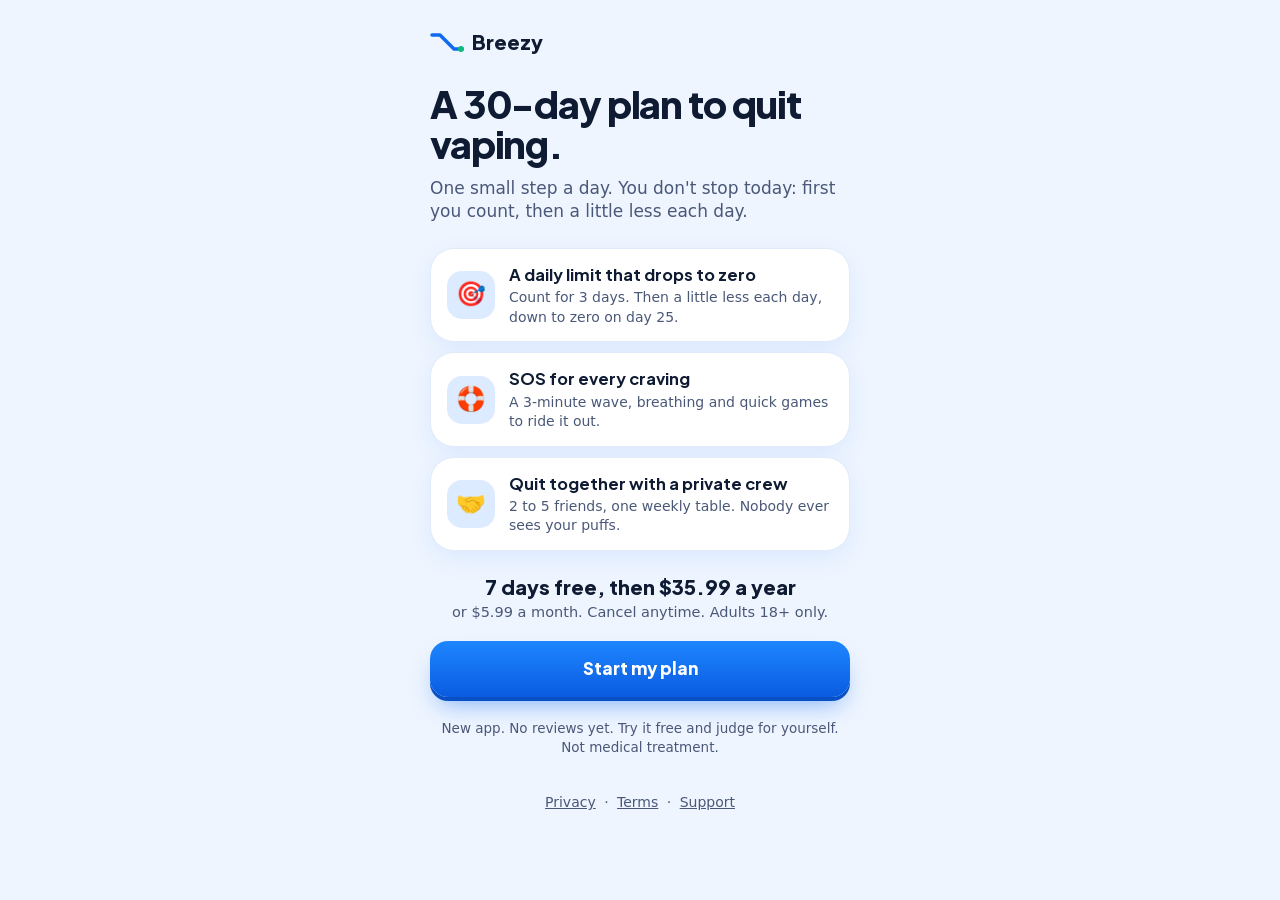
==== commit 8d1eb246: "Publish website and web app" ====
--- a/index.html
+++ b/index.html
@@ -1 +1 @@
-<!DOCTYPE html><html lang="en" class="Y-QZeq_className" style="--mint:#12B76A;--sky:#2F5BFF;--streak:#FF8A1F;--gold:#FFD23F;--light-bg:#F2F4FA;--light-card:#EEF1F8;--light-text:#101426;--dark-bg:#0F1220;--dark-card:#1A1E30;--dark-text:#FFFFFF;--radius-button:20px;--radius-card:24px"><head><meta charSet="utf-8"/><meta name="viewport" content="width=device-width, initial-scale=1"/><link rel="preload" href="/_next/static/media/29e2a75af8e45044-s.p.2kjei9psvcorz.woff2" as="font" crossorigin="" type="font/woff2"/><link rel="stylesheet" href="/_next/static/chunks/23_5o_lvkf9n-.css" data-precedence="next"/><link rel="preload" as="script" fetchPriority="low" href="/_next/static/chunks/3wkt3-74el481.js"/><script src="/_next/static/chunks/2vw_0jx23q-ec.js" async=""></script><script src="/_next/static/chunks/3-p-1ko4bi9kf.js" async=""></script><script src="/_next/static/chunks/346v_5fvsemiy.js" async=""></script><script src="/_next/static/chunks/turbopack-2u1d16houkiyo.js" async=""></script><script src="/_next/static/chunks/02wzmny-ye9dv.js" async=""></script><script src="/_next/static/chunks/0t6elz554rbts.js" async=""></script><script src="/_next/static/chunks/0jw6trj1swwc8.js" async=""></script><meta name="theme-color" content="#F2F4FA" media="(prefers-color-scheme: light)"/><meta name="theme-color" content="#0F1220" media="(prefers-color-scheme: dark)"/><title>Breezy: Quit vaping slowly. Save money. Feel free.</title><meta name="description" content="A colourful app that helps adults quit vaping step by step, without cold turkey."/><link rel="manifest" href="/manifest.webmanifest"/><meta name="mobile-web-app-capable" content="yes"/><meta name="apple-mobile-web-app-title" content="Breezy"/><meta name="apple-mobile-web-app-status-bar-style" content="default"/><meta property="og:title" content="Breezy: Quit vaping slowly. Save money. Feel free."/><meta property="og:description" content="A colourful app that helps adults quit vaping step by step, without cold turkey."/><meta property="og:type" content="website"/><meta name="twitter:card" content="summary"/><meta name="twitter:title" content="Breezy: Quit vaping slowly. Save money. Feel free."/><meta name="twitter:description" content="A colourful app that helps adults quit vaping step by step, without cold turkey."/><link rel="icon" href="/favicon.ico" sizes="48x48"/><link rel="icon" href="/icon-192.png" sizes="192x192" type="image/png"/><link rel="apple-touch-icon" href="/apple-touch-icon.png"/><meta name="next-size-adjust" content=""/><script src="/_next/static/chunks/0cz1d0mv5g_q7.js" noModule=""></script></head><body><div hidden=""><!--$--><!--/$--></div><main class="landing"><div class="hero"><svg class="mascot" viewBox="0 0 240 190" role="img" aria-label="A happy little cloud"><g class="mascot-body"><g fill="#BFD9F7" transform="translate(0 7)"><circle cx="70" cy="112" r="34"></circle><circle cx="108" cy="86" r="42"></circle><circle cx="152" cy="98" r="36"></circle><circle cx="178" cy="122" r="26"></circle><rect x="44" y="104" width="158" height="44" rx="22"></rect></g><g fill="#FFFFFF" transform="translate(0 0)"><circle cx="70" cy="112" r="34"></circle><circle cx="108" cy="86" r="42"></circle><circle cx="152" cy="98" r="36"></circle><circle cx="178" cy="122" r="26"></circle><rect x="44" y="104" width="158" height="44" rx="22"></rect></g><circle cx="86" cy="120" r="10" fill="#FFC4D0"></circle><circle cx="160" cy="120" r="10" fill="#FFC4D0"></circle><g class="mascot-eyes"><ellipse cx="102" cy="102" rx="9" ry="12" fill="#1B1F2A"></ellipse><ellipse cx="144" cy="102" rx="9" ry="12" fill="#1B1F2A"></ellipse><circle cx="105" cy="97" r="3.5" fill="#FFFFFF"></circle><circle cx="147" cy="97" r="3.5" fill="#FFFFFF"></circle></g><path d="M110 122 Q123 137 136 122 Z" fill="#FF8A9E" stroke="#1B1F2A" stroke-width="5" stroke-linejoin="round"></path></g><g class="mascot-sparkles" fill="#FFC83D"><path d="M204 34 l5 13 13 5 -13 5 -5 13 -5 -13 -13 -5 13 -5 Z"></path><path d="M30 50 l3 9 9 3 -9 3 -3 9 -3 -9 -9 -3 9 -3 Z"></path></g></svg></div><h1 class="title"><span class="title-line">Quit vaping slowly.</span><span class="title-line">Save money.</span><span class="title-line title-marker">Feel free.</span></h1><ul class="chips"><li class="chip chip-0">No cold turkey</li><li class="chip chip-1">See money saved</li><li class="chip chip-2">Fun like a game</li></ul><div class="form"><a class="button button-link" href="/app/">Start now</a></div><footer class="footer">For adults 18+. Read our<!-- --> <a href="/privacy/">Privacy</a> and <a href="/terms/">Terms</a>.</footer></main><!--$--><!--/$--><script id="_R_">(globalThis["TURBOPACK"] || (globalThis["TURBOPACK"] = [])).push({"otherChunks":["static/chunks/3wkt3-74el481.js","static/chunks/2vw_0jx23q-ec.js","static/chunks/3-p-1ko4bi9kf.js","static/chunks/346v_5fvsemiy.js"],"runtimeModuleIds":[95506]});</script><script src="/_next/static/chunks/3wkt3-74el481.js" async=""></script><script>(self.__next_f=self.__next_f||[]).push([0])</script><script>self.__next_f.push([1,"1:\"$Sreact.fragment\"\n2:\"/_next/static/chunks/02wzmny-ye9dv.js\"\n3:I[88287,[\"$2\"],\"default\"]\n4:I[74895,[\"$2\"],\"default\"]\n6:\"/_next/static/chunks/0t6elz554rbts.js\"\n7:\"/_next/static/chunks/0jw6trj1swwc8.js\"\n8:I[63861,[\"$2\",\"$6\",\"$7\"],\"Landing\"]\n9:I[51858,[\"$2\"],\"OutletBoundary\"]\na:\"$Sreact.suspense\"\nc:\"ViewportBoundary\"\nd:I[51858,[\"$2\"],\"$c\"]\nf:\"MetadataBoundary\"\n10:I[51858,[\"$2\"],\"$f\"]\n12:I[52576,[\"$2\"],\"default\",1]\n:HL[\"/_next/static/chunks/23_5o_lvkf9n-.css\",\"style\"]\n:HL[\"/_next/static/media/29e2a75af8e45044-s.p.2kjei9psvcorz.woff2\",\"font\",{\"crossOrigin\":\"\",\"type\":\"font/woff2\"}]\n5:[[\"children\",{\"s\":\"__PAGE__\",\"h\":512,\"d\":{\"r\":[\"$\",\"$1\",\"c\",{\"children\":[[\"$\",\"$L8\",null,{}],[[\"$\",\"script\",\"script-0\",{\"src\":\"/_next/static/chunks/0t6elz554rbts.js\",\"async\":true,\"nonce\":\"$undefined\"}],[\"$\",\"script\",\"script-1\",{\"src\":\"/_next/static/chunks/0jw6trj1swwc8.js\",\"async\":true,\"nonce\":\"$undefined\"}]],[\"$\",\"$L9\",null,{\"children\":[\"$\",\"$a\",null,{\"name\":\"Next.MetadataOutlet\",\"children\":\"$@b\"}]}]]}],\"p\":false,\"v\":null}}]]\n0:{\"P\":null,\"c\":[\"\",\"\"],\"q\":\"\",\"i\":false,\"t\":{\"t\":{\"s\":\"\",\"h\":528,\"d\":{\"r\":[\"$\",\"$1\",\"c\",{\"children\":[[[\"$\",\"link\",\"0\",{\"rel\":\"stylesheet\",\"href\":\"/_next/static/chunks/23_5o_lvkf9n-.css\",\"precedence\":\"next\",\"crossOrigin\":\"$undefined\",\"nonce\":\"$undefined\"}],[\"$\",\"script\",\"script-0\",{\"src\":\"/_next/static/chunks/02wzmny-ye9dv.js\",\"async\":true,\"nonce\":\"$undefined\"}]],[\"$\",\"html\",null,{\"lang\":\"en\",\"className\":\"Y-QZeq_className\",\"style\":{\"--mint\":\"#12B76A\",\"--sky\":\"#2F5BFF\",\"--streak\":\"#FF8A1F\",\"--gold\":\"#FFD23F\",\"--light-bg\":\"#F2F4FA\",\"--light-card\":\"#EEF1F8\",\"--light-text\":\"#101426\",\"--dark-bg\":\"#0F1220\",\"--dark-card\":\"#1A1E30\",\"--dark-text\":\"#FFFFFF\",\"--radius-button\":\"20px\",\"--radius-card\":\"24px\"},\"children\":[\"$\",\"body\",null,{\"children\":[\"$\",\"$L3\",null,{\"parallelRouterKey\":\"children\",\"error\":\"$undefined\",\"errorStyles\":\"$undefined\",\"errorScripts\":\"$undefined\",\"template\":[\"$\",\"$L4\",null,{}],\"templateStyles\":\"$undefined\",\"templateScripts\":\"$undefined\",\"notFound\":[[[\"$\",\"title\",null,{\"children\":\"404: This page could not be found.\"}],[\"$\",\"div\",null,{\"style\":{\"fontFamily\":\"system-ui,\\\"Segoe UI\\\",Roboto,Helvetica,Arial,sans-serif,\\\"Apple Color Emoji\\\",\\\"Segoe UI Emoji\\\"\",\"height\":\"100vh\",\"textAlign\":\"center\",\"display\":\"flex\",\"flexDirection\":\"column\",\"alignItems\":\"center\",\"justifyContent\":\"center\"},\"children\":[\"$\",\"div\",null,{\"children\":[[\"$\",\"style\",null,{\"dangerouslySetInnerHTML\":{\"__html\":\"body{color:#000;background:#fff;margin:0}.next-error-h1{border-right:1px solid rgba(0,0,0,.3)}@media (prefers-color-scheme:dark){body{color:#fff;background:#000}.next-error-h1{border-right:1px solid rgba(255,255,255,.3)}}\"}}],[\"$\",\"h1\",null,{\"className\":\"next-error-h1\",\"style\":{\"display\":\"inline-block\",\"margin\":\"0 20px 0 0\",\"padding\":\"0 23px 0 0\",\"fontSize\":24,\"fontWeight\":500,\"verticalAlign\":\"top\",\"lineHeight\":\"49px\"},\"children\":404}],[\"$\",\"div\",null,{\"style\":{\"display\":\"inline-block\"},\"children\":[\"$\",\"h2\",null,{\"style\":{\"fontSize\":14,\"fontWeight\":400,\"lineHeight\":\"49px\",\"margin\":0},\"children\":\"This page could not be found.\"}]}]]}]}]],[]],\"forbidden\":\"$undefined\",\"unauthorized\":\"$undefined\"}]}]}]]}],\"p\":false,\"v\":null},\"c\":\"$Q5\"},\"h\":{\"r\":[\"$\",\"$1\",\"h\",{\"children\":[null,[\"$\",\"$Ld\",null,{\"children\":\"$Le\"}],[\"$\",\"$L10\",null,{\"children\":[[\"$\",\"div\",null,{\"hidden\":true,\"children\":[\"$\",\"$a\",null,{\"name\":\"Next.Metadata\",\"children\":\"$L11\"}]}],null]}],[\"$\",\"meta\",null,{\"name\":\"next-size-adjust\",\"content\":\"\"}]]}],\"p\":false,\"v\":null}},\"m\":\"$undefined\",\"G\":[\"$12\",[[\"$\",\"link\",\"0\",{\"rel\":\"stylesheet\",\"href\":\"/_next/static/chunks/23_5o_lvkf9n-.css\",\"precedence\":\"next\",\"crossOrigin\":\"$undefined\",\"nonce\":\"$undefined\"}]]],\"S\":true,\"r\":\"$undefined\",\"s\":\"$undefined\",\"a\":\"$undefined\",\"l\":\"$undefined\",\"p\":\"$undefined\",\"d\":\"$undefined\",\"b\":\"8vj9frxFGPab7VIsiAWQQ\"}\ne:[[\"$\",\"meta\",\"0\",{\"charSet\":\"utf-8\"}],[\"$\",\"meta\",\"1\",{\"name\":\"viewport\",\"content\":\"width=device-width, initial-scale=1\"}],[\"$\",\"meta\",\"2\",{\"name\":\"theme-color\",\"content\":\"#F2F4FA\",\"media\":\"(prefers-color-scheme: light)\"}],[\"$\",\"meta\",\"3\",{\"name\":\"theme-color\",\"content\":\"#0F1220\",\"media\":\"(prefers-color-scheme: dark)\"}]]\n13:I[49310,[\"$2\"],\"IconMark\"]\nb:null\n11:[[\"$\",\"title\",\"0\",{\"children\":\"Breezy: Quit vaping slowly. Save money. Feel free.\"}],[\"$\",\"meta\",\"1\",{\"name\":\"description\",\"content\":\"A colourful app that helps adults quit vaping step by step, without cold turkey.\"}],[\"$\",\"link\",\"2\",{\"rel\":\"manifest\",\"href\":\"/manifest.webmanifest\",\"crossOrigin\":\"$undefined\"}],[\"$\",\"meta\",\"3\",{\"name\":\"mobile-web-app-capable\",\"content\":\"yes\"}],[\"$\",\"meta\",\"4\",{\"name\":\"apple-mobile-web-app-title\",\"content\":\"Breezy\"}],[\"$\",\"meta\",\"5\",{\"name\":\"apple-mobile-web-app-status-bar-style\",\"content\":\"default\"}],[\"$\",\"meta\",\"6\",{\"property\":\"og:title\",\"content\":\"Breezy: Quit vaping slowly. Save money. Feel free.\"}],[\"$\",\"meta\",\"7\",{\"property\":\"og:description\",\"content\":\"A colourful app that helps adults quit vaping step by step, without cold turkey.\"}],[\"$\",\"meta\",\"8\",{\"property\":\"og:type\",\"content\":\"website\"}],[\"$\",\"meta\",\"9\",{\"name\":\"twitter:card\",\"content\":\"summary\"}],[\"$\",\"meta\",\"10\",{\"name\":\"twitter:title\",\"content\":\"Breezy: Quit vaping slowly. Save money. Feel free.\"}],[\"$\",\"meta\",\"11\",{\"name\":\"twitter:description\",\"content\":\"A colourful app that helps adults quit vaping step by step, without cold turkey.\"}],[\"$\",\"link\",\"12\",{\"rel\":\"icon\",\"href\":\"/favicon.ico\",\"sizes\":\"48x48\"}],[\"$\",\"link\",\"13\",{\"rel\":\"icon\",\"href\":\"/icon-192.png\",\"sizes\":\"192x192\",\"type\":\"image/png\"}],[\"$\",\"link\",\"14\",{\"rel\":\"apple-touch-icon\",\"href\":\"/apple-touch-icon.png\"}],[\"$\",\"$L13\",\"15\",{}]]\n"])</script></body></html>+<!DOCTYPE html><html lang="en" class="wYgGkG_variable"><head><meta charSet="utf-8"/><meta name="viewport" content="width=device-width, initial-scale=1"/><link rel="preload" href="/_next/static/media/d8aeca813a9ab546-s.p.18rizl4rsrl42.woff2" as="font" crossorigin="" type="font/woff2"/><link rel="stylesheet" href="/_next/static/chunks/0ntxspqzphh4x.css" data-precedence="next"/><link rel="preload" as="script" fetchPriority="low" href="/_next/static/chunks/3wkt3-74el481.js"/><script src="/_next/static/chunks/2vw_0jx23q-ec.js" async=""></script><script src="/_next/static/chunks/3-p-1ko4bi9kf.js" async=""></script><script src="/_next/static/chunks/346v_5fvsemiy.js" async=""></script><script src="/_next/static/chunks/turbopack-2u1d16houkiyo.js" async=""></script><script src="/_next/static/chunks/02wzmny-ye9dv.js" async=""></script><script src="/_next/static/chunks/3lsiayx_o3rgh.js" async=""></script><meta name="theme-color" content="#EEF5FF"/><title>Breezy: a 30-day plan to quit vaping</title><meta name="description" content="A daily limit that drops to zero, SOS for every craving, and a private crew with your friends. For adults 18+."/><link rel="manifest" href="/manifest.webmanifest"/><meta name="mobile-web-app-capable" content="yes"/><meta name="apple-mobile-web-app-title" content="Breezy"/><meta name="apple-mobile-web-app-status-bar-style" content="default"/><meta property="og:title" content="Breezy: a 30-day plan to quit vaping"/><meta property="og:description" content="A daily limit that drops to zero, SOS for every craving, and a private crew with your friends. For adults 18+."/><meta property="og:type" content="website"/><meta name="twitter:card" content="summary"/><meta name="twitter:title" content="Breezy: a 30-day plan to quit vaping"/><meta name="twitter:description" content="A daily limit that drops to zero, SOS for every craving, and a private crew with your friends. For adults 18+."/><link rel="icon" href="/favicon.ico" sizes="48x48"/><link rel="icon" href="/icon-192.png" sizes="192x192" type="image/png"/><link rel="apple-touch-icon" href="/apple-touch-icon.png"/><meta name="next-size-adjust" content=""/><script src="/_next/static/chunks/0cz1d0mv5g_q7.js" noModule=""></script></head><body><div hidden=""><!--$--><!--/$--></div><main class="landing"><div class="logo"><svg viewBox="0 0 34 22" aria-hidden="true"><path d="M2 4h8l14 14h8" fill="none" stroke="#0F6BF0" stroke-width="3.5" stroke-linecap="round" stroke-linejoin="round"></path><circle cx="31" cy="18" r="3" fill="#10B981"></circle></svg>Breezy</div><h1>A 30-day plan to quit vaping.</h1><p class="lead">One small step a day. You don&#x27;t stop today: first you count, then a little less each day.</p><ul class="points"><li><span class="tile">🎯</span><span><b>A daily limit that drops to zero</b><small>Count for 3 days. Then a little less each day, down to zero on day 25.</small></span></li><li><span class="tile">🛟</span><span><b>SOS for every craving</b><small>A 3-minute wave, breathing and quick games to ride it out.</small></span></li><li><span class="tile">🤝</span><span><b>Quit together with a private crew</b><small>2 to 5 friends, one weekly table. Nobody ever sees your puffs.</small></span></li></ul><div class="price"><b>7<!-- --> days free, then $<!-- -->35.99<!-- --> a year</b><span>or $<!-- -->5.99<!-- --> a month. Cancel anytime. Adults 18+ only.</span></div><div class="actions"><a class="button" href="/app/">Start my plan</a></div><p class="honest">New app. No reviews yet. Try it free and judge for yourself. Not medical treatment.</p><footer class="footer"><a href="/privacy/">Privacy</a> · <a href="/terms/">Terms</a> · <a href="mailto:marwanfattal2010@gmail.com">Support</a></footer></main><!--$--><!--/$--><script id="_R_">(globalThis["TURBOPACK"] || (globalThis["TURBOPACK"] = [])).push({"otherChunks":["static/chunks/3wkt3-74el481.js","static/chunks/2vw_0jx23q-ec.js","static/chunks/3-p-1ko4bi9kf.js","static/chunks/346v_5fvsemiy.js"],"runtimeModuleIds":[95506]});</script><script src="/_next/static/chunks/3wkt3-74el481.js" async=""></script><script>(self.__next_f=self.__next_f||[]).push([0])</script><script>self.__next_f.push([1,"1:\"$Sreact.fragment\"\n2:\"/_next/static/chunks/02wzmny-ye9dv.js\"\n3:I[88287,[\"$2\"],\"default\"]\n4:I[74895,[\"$2\"],\"default\"]\n6:\"/_next/static/chunks/3lsiayx_o3rgh.js\"\n7:I[4561,[\"$2\",\"$6\"],\"\"]\n8:I[51858,[\"$2\"],\"OutletBoundary\"]\n9:\"$Sreact.suspense\"\nb:\"ViewportBoundary\"\nc:I[51858,[\"$2\"],\"$b\"]\ne:\"MetadataBoundary\"\nf:I[51858,[\"$2\"],\"$e\"]\n11:I[52576,[\"$2\"],\"default\",1]\n:HL[\"/_next/static/chunks/0ntxspqzphh4x.css\",\"style\"]\n:HL[\"/_next/static/media/d8aeca813a9ab546-s.p.18rizl4rsrl42.woff2\",\"font\",{\"crossOrigin\":\"\",\"type\":\"font/woff2\"}]\n5:[[\"children\",{\"s\":\"__PAGE__\",\"h\":512,\"d\":{\"r\":[\"$\",\"$1\",\"c\",{\"children\":[[\"$\",\"main\",null,{\"className\":\"landing\",\"children\":[[\"$\",\"div\",null,{\"className\":\"logo\",\"children\":[[\"$\",\"svg\",null,{\"viewBox\":\"0 0 34 22\",\"aria-hidden\":\"true\",\"children\":[[\"$\",\"path\",null,{\"d\":\"M2 4h8l14 14h8\",\"fill\":\"none\",\"stroke\":\"#0F6BF0\",\"strokeWidth\":\"3.5\",\"strokeLinecap\":\"round\",\"strokeLinejoin\":\"round\"}],[\"$\",\"circle\",null,{\"cx\":\"31\",\"cy\":\"18\",\"r\":\"3\",\"fill\":\"#10B981\"}]]}],\"Breezy\"]}],[\"$\",\"h1\",null,{\"children\":\"A 30-day plan to quit vaping.\"}],[\"$\",\"p\",null,{\"className\":\"lead\",\"children\":\"One small step a day. You don't stop today: first you count, then a little less each day.\"}],[\"$\",\"ul\",null,{\"className\":\"points\",\"children\":[[\"$\",\"li\",\"A daily limit that drops to zero\",{\"children\":[[\"$\",\"span\",null,{\"className\":\"tile\",\"children\":\"🎯\"}],[\"$\",\"span\",null,{\"children\":[[\"$\",\"b\",null,{\"children\":\"A daily limit that drops to zero\"}],[\"$\",\"small\",null,{\"children\":\"Count for 3 days. Then a little less each day, down to zero on day 25.\"}]]}]]}],[\"$\",\"li\",\"SOS for every craving\",{\"children\":[[\"$\",\"span\",null,{\"className\":\"tile\",\"children\":\"🛟\"}],[\"$\",\"span\",null,{\"children\":[[\"$\",\"b\",null,{\"children\":\"SOS for every craving\"}],[\"$\",\"small\",null,{\"children\":\"A 3-minute wave, breathing and quick games to ride it out.\"}]]}]]}],[\"$\",\"li\",\"Quit together with a private crew\",{\"children\":[[\"$\",\"span\",null,{\"className\":\"tile\",\"children\":\"🤝\"}],[\"$\",\"span\",null,{\"children\":[[\"$\",\"b\",null,{\"children\":\"Quit together with a private crew\"}],[\"$\",\"small\",null,{\"children\":\"2 to 5 friends, one weekly table. Nobody ever sees your puffs.\"}]]}]]}]]}],[\"$\",\"div\",null,{\"className\":\"price\",\"children\":[[\"$\",\"b\",null,{\"children\":[7,\" days free, then $\",35.99,\" a year\"]}],[\"$\",\"span\",null,{\"children\":[\"or $\",5.99,\" a month. Cancel anytime. Adults 18+ only.\"]}]]}],[\"$\",\"div\",null,{\"className\":\"actions\",\"children\":[null,[\"$\",\"a\",null,{\"className\":\"button\",\"href\":\"/app/\",\"children\":\"Start my plan\"}]]}],[\"$\",\"p\",null,{\"className\":\"honest\",\"children\":\"New app. No reviews yet. Try it free and judge for yourself. Not medical treatment.\"}],[\"$\",\"footer\",null,{\"className\":\"footer\",\"children\":[[\"$\",\"$L7\",null,{\"href\":\"/privacy/\",\"children\":\"Privacy\"}],\" · \",[\"$\",\"$L7\",null,{\"href\":\"/terms/\",\"children\":\"Terms\"}],\" · \",[\"$\",\"a\",null,{\"href\":\"mailto:marwanfattal2010@gmail.com\",\"children\":\"Support\"}]]}]]}],[[\"$\",\"script\",\"script-0\",{\"src\":\"/_next/static/chunks/3lsiayx_o3rgh.js\",\"async\":true,\"nonce\":\"$undefined\"}]],[\"$\",\"$L8\",null,{\"children\":[\"$\",\"$9\",null,{\"name\":\"Next.MetadataOutlet\",\"children\":\"$@a\"}]}]]}],\"p\":false,\"v\":null}}]]\n0:{\"P\":null,\"c\":[\"\",\"\"],\"q\":\"\",\"i\":false,\"t\":{\"t\":{\"s\":\"\",\"h\":528,\"d\":{\"r\":[\"$\",\"$1\",\"c\",{\"children\":[[[\"$\",\"link\",\"0\",{\"rel\":\"stylesheet\",\"href\":\"/_next/static/chunks/0ntxspqzphh4x.css\",\"precedence\":\"next\",\"crossOrigin\":\"$undefined\",\"nonce\":\"$undefined\"}],[\"$\",\"script\",\"script-0\",{\"src\":\"/_next/static/chunks/02wzmny-ye9dv.js\",\"async\":true,\"nonce\":\"$undefined\"}]],[\"$\",\"html\",null,{\"lang\":\"en\",\"className\":\"wYgGkG_variable\",\"children\":[\"$\",\"body\",null,{\"children\":[\"$\",\"$L3\",null,{\"parallelRouterKey\":\"children\",\"error\":\"$undefined\",\"errorStyles\":\"$undefined\",\"errorScripts\":\"$undefined\",\"template\":[\"$\",\"$L4\",null,{}],\"templateStyles\":\"$undefined\",\"templateScripts\":\"$undefined\",\"notFound\":[[[\"$\",\"title\",null,{\"children\":\"404: This page could not be found.\"}],[\"$\",\"div\",null,{\"style\":{\"fontFamily\":\"system-ui,\\\"Segoe UI\\\",Roboto,Helvetica,Arial,sans-serif,\\\"Apple Color Emoji\\\",\\\"Segoe UI Emoji\\\"\",\"height\":\"100vh\",\"textAlign\":\"center\",\"display\":\"flex\",\"flexDirection\":\"column\",\"alignItems\":\"center\",\"justifyContent\":\"center\"},\"children\":[\"$\",\"div\",null,{\"children\":[[\"$\",\"style\",null,{\"dangerouslySetInnerHTML\":{\"__html\":\"body{color:#000;background:#fff;margin:0}.next-error-h1{border-right:1px solid rgba(0,0,0,.3)}@media (prefers-color-scheme:dark){body{color:#fff;background:#000}.next-error-h1{border-right:1px solid rgba(255,255,255,.3)}}\"}}],[\"$\",\"h1\",null,{\"className\":\"next-error-h1\",\"style\":{\"display\":\"inline-block\",\"margin\":\"0 20px 0 0\",\"padding\":\"0 23px 0 0\",\"fontSize\":24,\"fontWeight\":500,\"verticalAlign\":\"top\",\"lineHeight\":\"49px\"},\"children\":404}],[\"$\",\"div\",null,{\"style\":{\"display\":\"inline-block\"},\"children\":[\"$\",\"h2\",null,{\"style\":{\"fontSize\":14,\"fontWeight\":400,\"lineHeight\":\"49px\",\"margin\":0},\"children\":\"This page could not be found.\"}]}]]}]}]],[]],\"forbidden\":\"$undefined\",\"unauthorized\":\"$undefined\"}]}]}]]}],\"p\":false,\"v\":null},\"c\":\"$Q5\"},\"h\":{\"r\":[\"$\",\"$1\",\"h\",{\"children\":[null,[\"$\",\"$Lc\",null,{\"children\":\"$Ld\"}],[\"$\",\"$Lf\",null,{\"children\":[[\"$\",\"div\",null,{\"hidden\":true,\"children\":[\"$\",\"$9\",null,{\"name\":\"Next.Metadata\",\"children\":\"$L10\"}]}],null]}],[\"$\",\"meta\",null,{\"name\":\"next-size-adjust\",\"content\":\"\"}]]}],\"p\":false,\"v\":null}},\"m\":\"$undefined\",\"G\":[\"$11\",[[\"$\",\"link\",\"0\",{\"rel\":\"stylesheet\",\"href\":\"/_next/static/chunks/0ntxspqzphh4x.css\",\"precedence\":\"next\",\"crossOrigin\":\"$undefined\",\"nonce\":\"$undefined\"}]]],\"S\":true,\"r\":\"$undefined\",\"s\":\"$undefined\",\"a\":\"$undefined\",\"l\":\"$undefined\",\"p\":\"$undefined\",\"d\":\"$undefined\",\"b\":\"ff9Wm6-mvF2gJfchRQ7w1\"}\nd:[[\"$\",\"meta\",\"0\",{\"charSet\":\"utf-8\"}],[\"$\",\"meta\",\"1\",{\"name\":\"viewport\",\"content\":\"width=device-width, initial-scale=1\"}],[\"$\",\"meta\",\"2\",{\"name\":\"theme-color\",\"content\":\"#EEF5FF\"}]]\n12:I[49310,[\"$2\"],\"IconMark\"]\na:null\n10:[[\"$\",\"title\",\"0\",{\"children\":\"Breezy: a 30-day plan to quit vaping\"}],[\"$\",\"meta\",\"1\",{\"name\":\"description\",\"content\":\"A daily limit that drops to zero, SOS for every craving, and a private crew with your friends. For adults 18+.\"}],[\"$\",\"link\",\"2\",{\"rel\":\"manifest\",\"href\":\"/manifest.webmanifest\",\"crossOrigin\":\"$undefined\"}],[\"$\",\"meta\",\"3\",{\"name\":\"mobile-web-app-capable\",\"content\":\"yes\"}],[\"$\",\"meta\",\"4\",{\"name\":\"apple-mobile-web-app-title\",\"content\":\"Breezy\"}],[\"$\",\"meta\",\"5\",{\"name\":\"apple-mobile-web-app-status-bar-style\",\"content\":\"default\"}],[\"$\",\"meta\",\"6\",{\"property\":\"og:title\",\"content\":\"Breezy: a 30-day plan to quit vaping\"}],[\"$\",\"meta\",\"7\",{\"property\":\"og:description\",\"content\":\"A daily limit that drops to zero, SOS for every craving, and a private crew with your friends. For adults 18+.\"}],[\"$\",\"meta\",\"8\",{\"property\":\"og:type\",\"content\":\"website\"}],[\"$\",\"meta\",\"9\",{\"name\":\"twitter:card\",\"content\":\"summary\"}],[\"$\",\"meta\",\"10\",{\"name\":\"twitter:title\",\"content\":\"Breezy: a 30-day plan to quit vaping\"}],[\"$\",\"meta\",\"11\",{\"name\":\"twitter:description\",\"content\":\"A daily limit that drops to zero, SOS for every craving, and a private crew with your friends. For adults 18+.\"}],[\"$\",\"link\",\"12\",{\"rel\":\"icon\",\"href\":\"/favicon.ico\",\"sizes\":\"48x48\"}],[\"$\",\"link\",\"13\",{\"rel\":\"icon\",\"href\":\"/icon-192.png\",\"sizes\":\"192x192\",\"type\":\"image/png\"}],[\"$\",\"link\",\"14\",{\"rel\":\"apple-touch-icon\",\"href\":\"/apple-touch-icon.png\"}],[\"$\",\"$L12\",\"15\",{}]]\n"])</script></body></html>
--- a/_next/static/chunks/0ntxspqzphh4x.css
+++ b/_next/static/chunks/0ntxspqzphh4x.css
@@ -0,0 +1,2 @@
+@font-face{font-family:Plus Jakarta Sans;font-style:normal;font-weight:500;font-display:swap;src:url(../media/12d4e8c1f08b4a66-s.0e__wj8580tc5.woff2)format("woff2");unicode-range:U+460-52F,U+1C80-1C8A,U+20B4,U+2DE0-2DFF,U+A640-A69F,U+FE2E-FE2F}@font-face{font-family:Plus Jakarta Sans;font-style:normal;font-weight:500;font-display:swap;src:url(../media/cabb10e1d7cbc7c1-s.10u7vx61f1ie7.woff2)format("woff2");unicode-range:U+102-103,U+110-111,U+128-129,U+168-169,U+1A0-1A1,U+1AF-1B0,U+300-301,U+303-304,U+308-309,U+323,U+329,U+1EA0-1EF9,U+20AB}@font-face{font-family:Plus Jakarta Sans;font-style:normal;font-weight:500;font-display:swap;src:url(../media/9f5a2b9f13a4ecbb-s.35a5cae5tspm2.woff2)format("woff2");unicode-range:U+100-2BA,U+2BD-2C5,U+2C7-2CC,U+2CE-2D7,U+2DD-2FF,U+304,U+308,U+329,U+1D00-1DBF,U+1E00-1E9F,U+1EF2-1EFF,U+2020,U+20A0-20AB,U+20AD-20C4,U+2113,U+2C60-2C7F,U+A720-A7FF}@font-face{font-family:Plus Jakarta Sans;font-style:normal;font-weight:500;font-display:swap;src:url(../media/d8aeca813a9ab546-s.p.18rizl4rsrl42.woff2)format("woff2");unicode-range:U+??,U+131,U+152-153,U+2BB-2BC,U+2C6,U+2DA,U+2DC,U+304,U+308,U+329,U+2000-206F,U+20AC,U+2122,U+2191,U+2193,U+2212,U+2215,U+FEFF,U+FFFD}@font-face{font-family:Plus Jakarta Sans;font-style:normal;font-weight:600;font-display:swap;src:url(../media/12d4e8c1f08b4a66-s.0e__wj8580tc5.woff2)format("woff2");unicode-range:U+460-52F,U+1C80-1C8A,U+20B4,U+2DE0-2DFF,U+A640-A69F,U+FE2E-FE2F}@font-face{font-family:Plus Jakarta Sans;font-style:normal;font-weight:600;font-display:swap;src:url(../media/cabb10e1d7cbc7c1-s.10u7vx61f1ie7.woff2)format("woff2");unicode-range:U+102-103,U+110-111,U+128-129,U+168-169,U+1A0-1A1,U+1AF-1B0,U+300-301,U+303-304,U+308-309,U+323,U+329,U+1EA0-1EF9,U+20AB}@font-face{font-family:Plus Jakarta Sans;font-style:normal;font-weight:600;font-display:swap;src:url(../media/9f5a2b9f13a4ecbb-s.35a5cae5tspm2.woff2)format("woff2");unicode-range:U+100-2BA,U+2BD-2C5,U+2C7-2CC,U+2CE-2D7,U+2DD-2FF,U+304,U+308,U+329,U+1D00-1DBF,U+1E00-1E9F,U+1EF2-1EFF,U+2020,U+20A0-20AB,U+20AD-20C4,U+2113,U+2C60-2C7F,U+A720-A7FF}@font-face{font-family:Plus Jakarta Sans;font-style:normal;font-weight:600;font-display:swap;src:url(../media/d8aeca813a9ab546-s.p.18rizl4rsrl42.woff2)format("woff2");unicode-range:U+??,U+131,U+152-153,U+2BB-2BC,U+2C6,U+2DA,U+2DC,U+304,U+308,U+329,U+2000-206F,U+20AC,U+2122,U+2191,U+2193,U+2212,U+2215,U+FEFF,U+FFFD}@font-face{font-family:Plus Jakarta Sans;font-style:normal;font-weight:700;font-display:swap;src:url(../media/12d4e8c1f08b4a66-s.0e__wj8580tc5.woff2)format("woff2");unicode-range:U+460-52F,U+1C80-1C8A,U+20B4,U+2DE0-2DFF,U+A640-A69F,U+FE2E-FE2F}@font-face{font-family:Plus Jakarta Sans;font-style:normal;font-weight:700;font-display:swap;src:url(../media/cabb10e1d7cbc7c1-s.10u7vx61f1ie7.woff2)format("woff2");unicode-range:U+102-103,U+110-111,U+128-129,U+168-169,U+1A0-1A1,U+1AF-1B0,U+300-301,U+303-304,U+308-309,U+323,U+329,U+1EA0-1EF9,U+20AB}@font-face{font-family:Plus Jakarta Sans;font-style:normal;font-weight:700;font-display:swap;src:url(../media/9f5a2b9f13a4ecbb-s.35a5cae5tspm2.woff2)format("woff2");unicode-range:U+100-2BA,U+2BD-2C5,U+2C7-2CC,U+2CE-2D7,U+2DD-2FF,U+304,U+308,U+329,U+1D00-1DBF,U+1E00-1E9F,U+1EF2-1EFF,U+2020,U+20A0-20AB,U+20AD-20C4,U+2113,U+2C60-2C7F,U+A720-A7FF}@font-face{font-family:Plus Jakarta Sans;font-style:normal;font-weight:700;font-display:swap;src:url(../media/d8aeca813a9ab546-s.p.18rizl4rsrl42.woff2)format("woff2");unicode-range:U+??,U+131,U+152-153,U+2BB-2BC,U+2C6,U+2DA,U+2DC,U+304,U+308,U+329,U+2000-206F,U+20AC,U+2122,U+2191,U+2193,U+2212,U+2215,U+FEFF,U+FFFD}@font-face{font-family:Plus Jakarta Sans;font-style:normal;font-weight:800;font-display:swap;src:url(../media/12d4e8c1f08b4a66-s.0e__wj8580tc5.woff2)format("woff2");unicode-range:U+460-52F,U+1C80-1C8A,U+20B4,U+2DE0-2DFF,U+A640-A69F,U+FE2E-FE2F}@font-face{font-family:Plus Jakarta Sans;font-style:normal;font-weight:800;font-display:swap;src:url(../media/cabb10e1d7cbc7c1-s.10u7vx61f1ie7.woff2)format("woff2");unicode-range:U+102-103,U+110-111,U+128-129,U+168-169,U+1A0-1A1,U+1AF-1B0,U+300-301,U+303-304,U+308-309,U+323,U+329,U+1EA0-1EF9,U+20AB}@font-face{font-family:Plus Jakarta Sans;font-style:normal;font-weight:800;font-display:swap;src:url(../media/9f5a2b9f13a4ecbb-s.35a5cae5tspm2.woff2)format("woff2");unicode-range:U+100-2BA,U+2BD-2C5,U+2C7-2CC,U+2CE-2D7,U+2DD-2FF,U+304,U+308,U+329,U+1D00-1DBF,U+1E00-1E9F,U+1EF2-1EFF,U+2020,U+20A0-20AB,U+20AD-20C4,U+2113,U+2C60-2C7F,U+A720-A7FF}@font-face{font-family:Plus Jakarta Sans;font-style:normal;font-weight:800;font-display:swap;src:url(../media/d8aeca813a9ab546-s.p.18rizl4rsrl42.woff2)format("woff2");unicode-range:U+??,U+131,U+152-153,U+2BB-2BC,U+2C6,U+2DA,U+2DC,U+304,U+308,U+329,U+2000-206F,U+20AC,U+2122,U+2191,U+2193,U+2212,U+2215,U+FEFF,U+FFFD}@font-face{font-family:Plus Jakarta Sans Fallback;src:local(Arial);ascent-override:98.88%;descent-override:21.15%;line-gap-override:0.0%;size-adjust:104.98%}.wYgGkG_className{font-family:Plus Jakarta Sans,Plus Jakarta Sans Fallback;font-style:normal}.wYgGkG_variable{--num:"Plus Jakarta Sans", "Plus Jakarta Sans Fallback"}
+:root{--bg:#eef5ff;--card:#fff;--ink:#0f1b33;--muted:#4a5878;--line:#e1ebfa;--tint:#dcebff;--brand:#0f6bf0;--brand-d:#0950c4;--body:-apple-system, BlinkMacSystemFont, "SF Pro Text", system-ui, "Segoe UI", Roboto, sans-serif}*{box-sizing:border-box}html,body{background:var(--bg);color:var(--ink);font-family:var(--body);margin:0;font-size:16px;line-height:1.4}a{color:var(--brand)}h1,h2,.logo,.button,.price b,.points b{font-family:var(--num), var(--body)}.landing,.legal{max-width:460px;margin:0 auto;padding:28px 20px 40px}.logo{align-items:center;gap:8px;margin-bottom:28px;font-size:20px;font-weight:800;display:flex}.logo svg{width:34px;height:22px}.landing h1{letter-spacing:-.03em;margin:0;font-size:38px;font-weight:800;line-height:1.06}.lead{color:var(--muted);margin:12px 0 0;font-size:17px}.points{gap:10px;margin:24px 0 0;padding:0;list-style:none;display:grid}.points li{background:var(--card);border:1px solid var(--line);border-radius:24px;align-items:center;gap:14px;padding:14px 16px;display:flex;box-shadow:0 8px 24px #0f6bf014}.tile{background:var(--tint);border-radius:15px;flex:none;place-items:center;width:48px;height:48px;font-size:24px;display:grid}.points b{font-size:16.5px;font-weight:700;display:block}.points small{color:var(--muted);margin-top:2px;font-size:14px;display:block}.price{text-align:center;margin-top:22px}.price b{font-size:20px;font-weight:800;display:block}.price span{color:var(--muted);font-size:14.5px}.actions{gap:10px;margin-top:18px;display:grid}.button{color:#fff;height:56px;box-shadow:0 4px 0 var(--brand-d), 0 14px 24px -8px #0f6bf080;background:linear-gradient(#1e86ff,#0a5be0);border-radius:18px;justify-content:center;align-items:center;margin-bottom:4px;font-size:17px;font-weight:800;text-decoration:none;transition:transform 80ms,box-shadow 80ms;display:flex}.button:active{box-shadow:0 0 0 var(--brand-d);transform:translateY(4px)}.button.quiet{background:var(--card);color:var(--brand-d);box-shadow:0 4px #a9ccff}.honest{text-align:center;color:var(--muted);margin-top:18px;font-size:13.5px}.footer{text-align:center;color:var(--muted);margin-top:26px;font-size:14px}.footer a{color:var(--muted);padding:10px 4px;display:inline-block}.legal-back{padding:10px 0;font-weight:700;text-decoration:none;display:inline-block}.legal h1{margin:8px 0 4px;font-size:32px;font-weight:800}.legal h2{margin:26px 0 6px;font-size:19px;font-weight:700}.legal p,.legal li{color:#2a3654}.legal-date{color:var(--muted);font-size:14px}
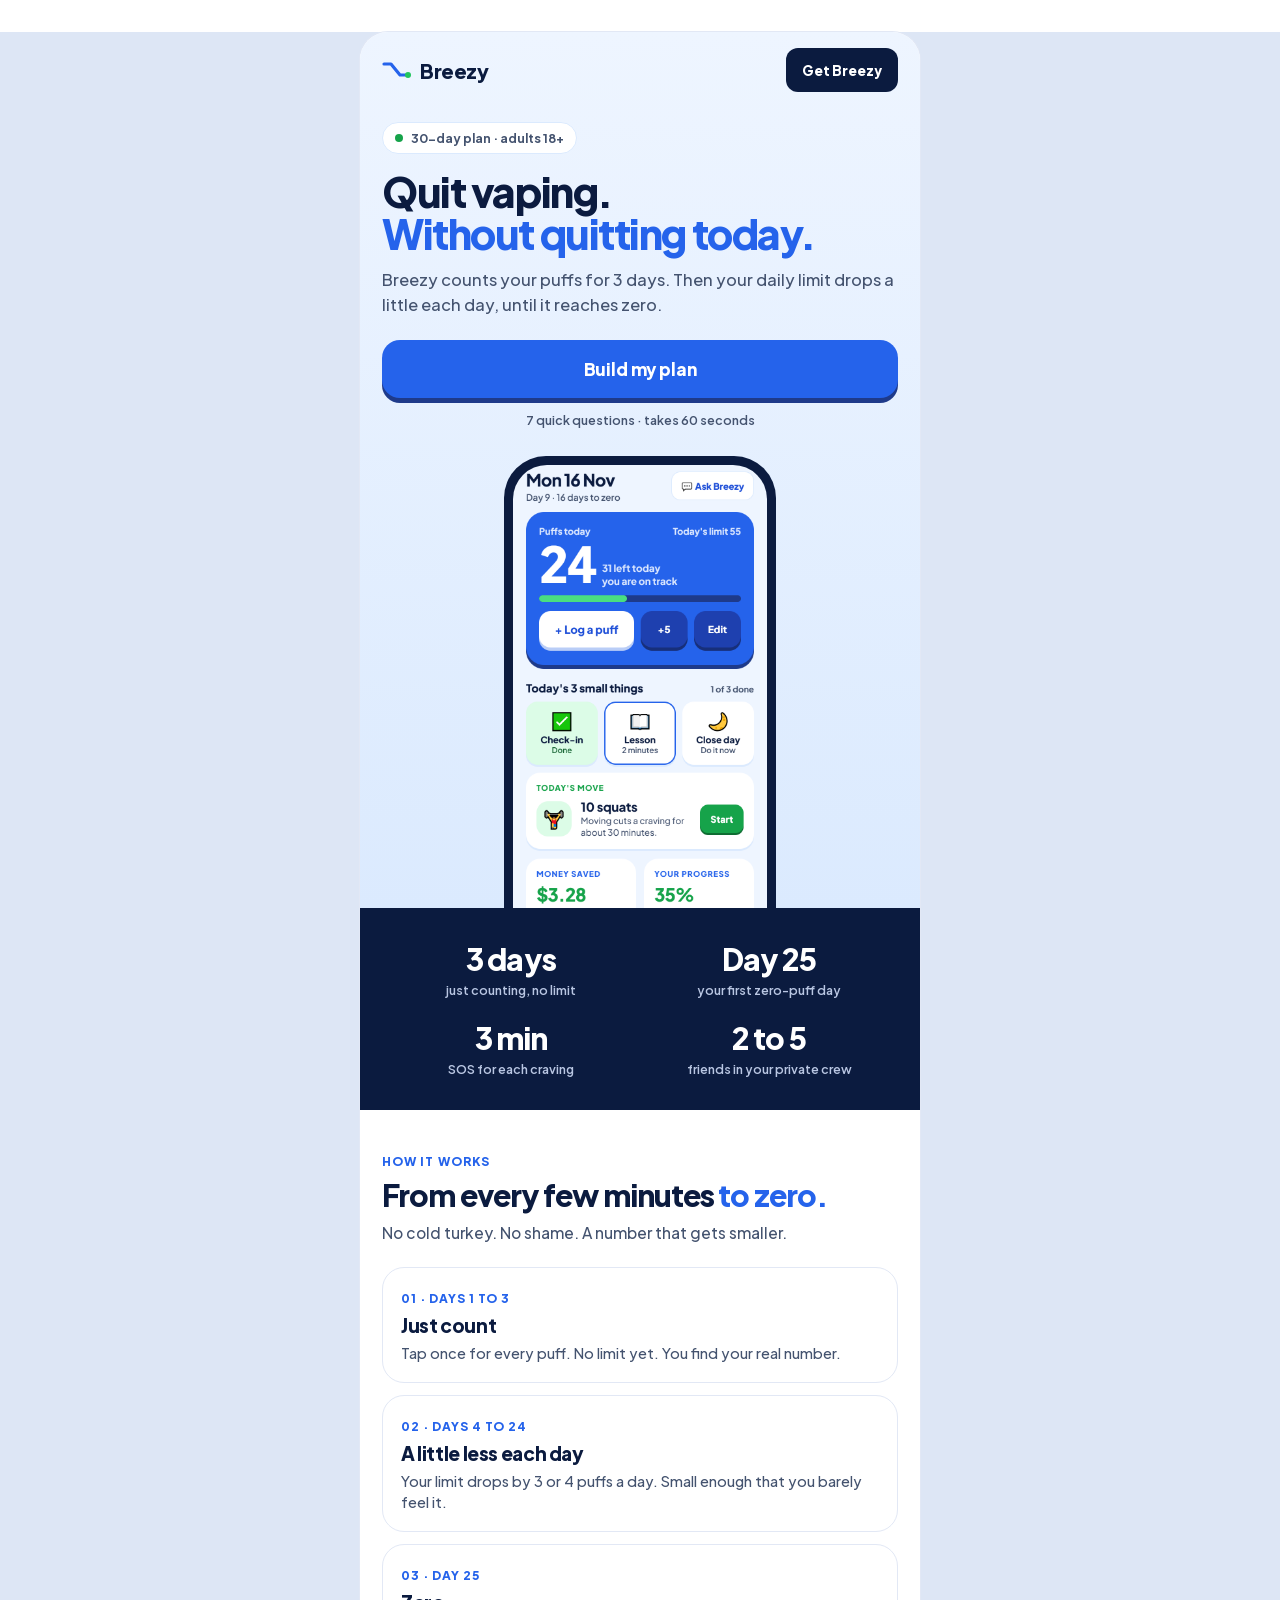
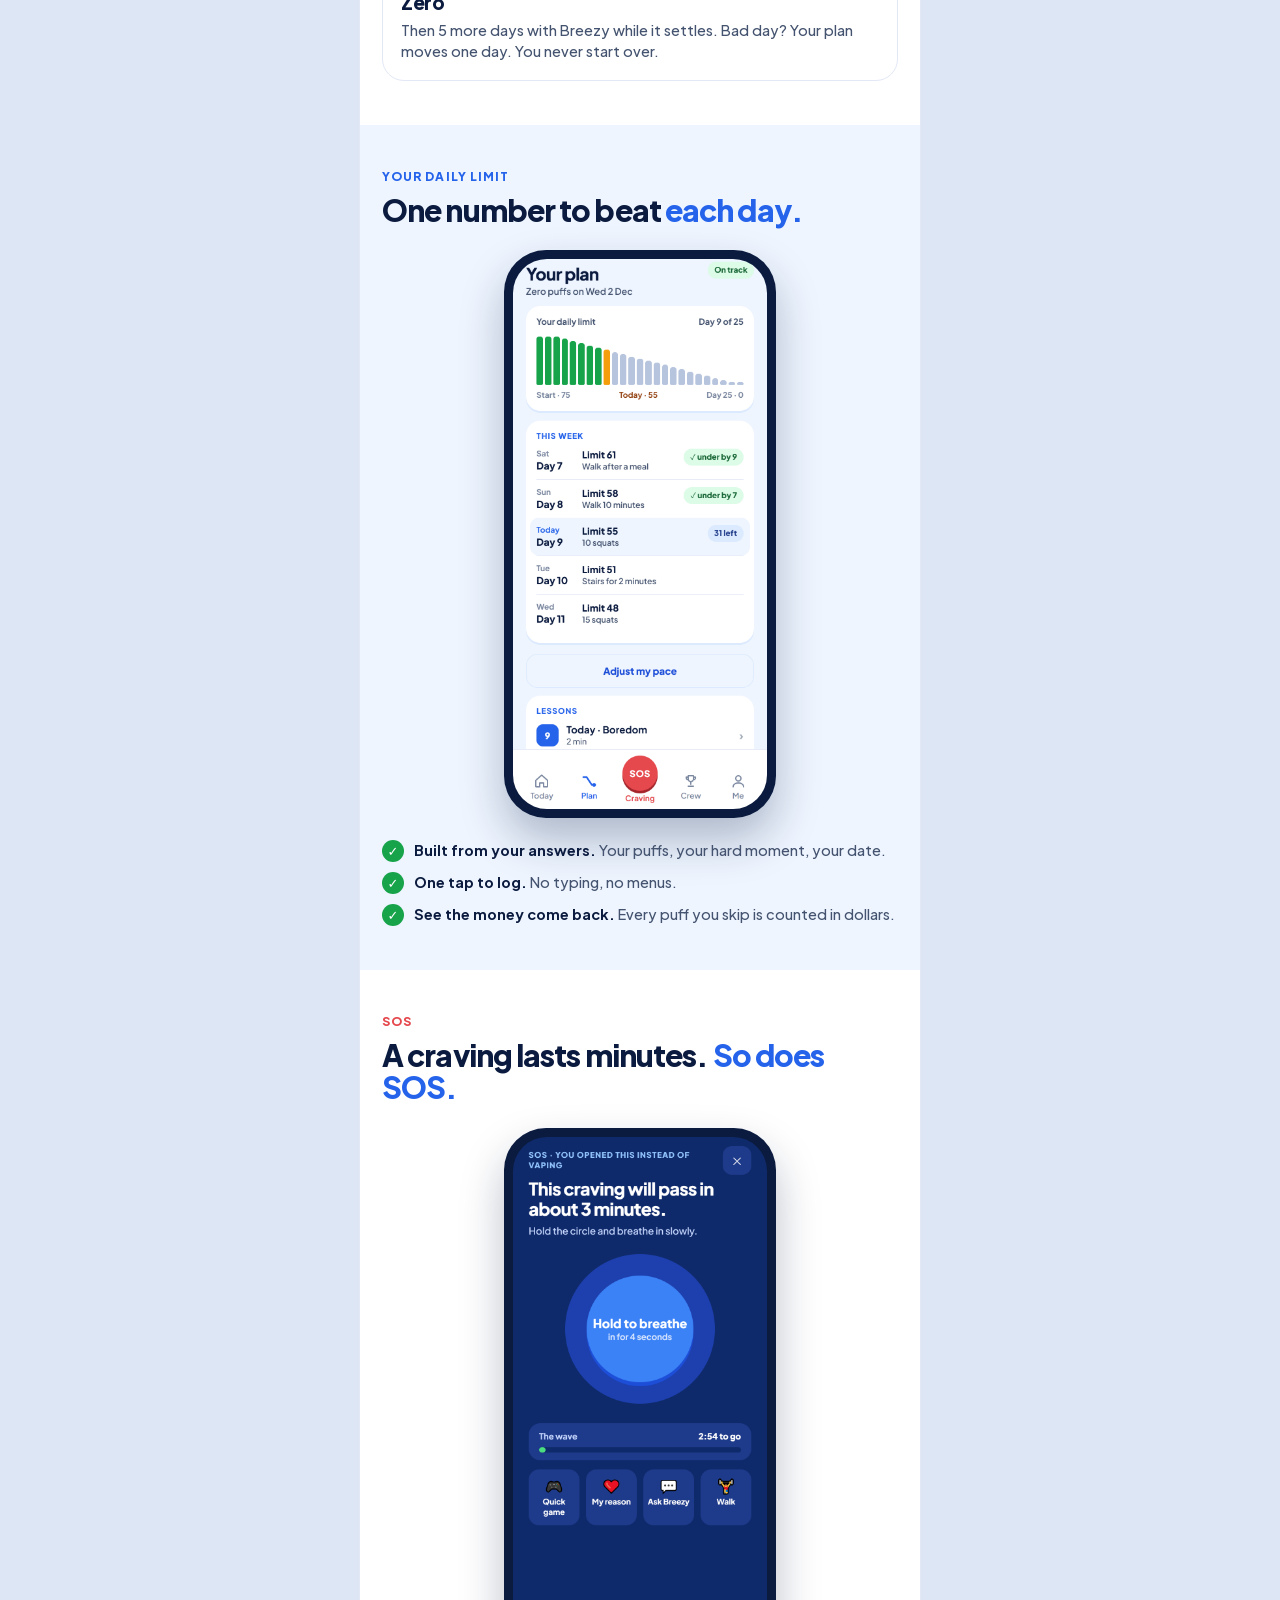
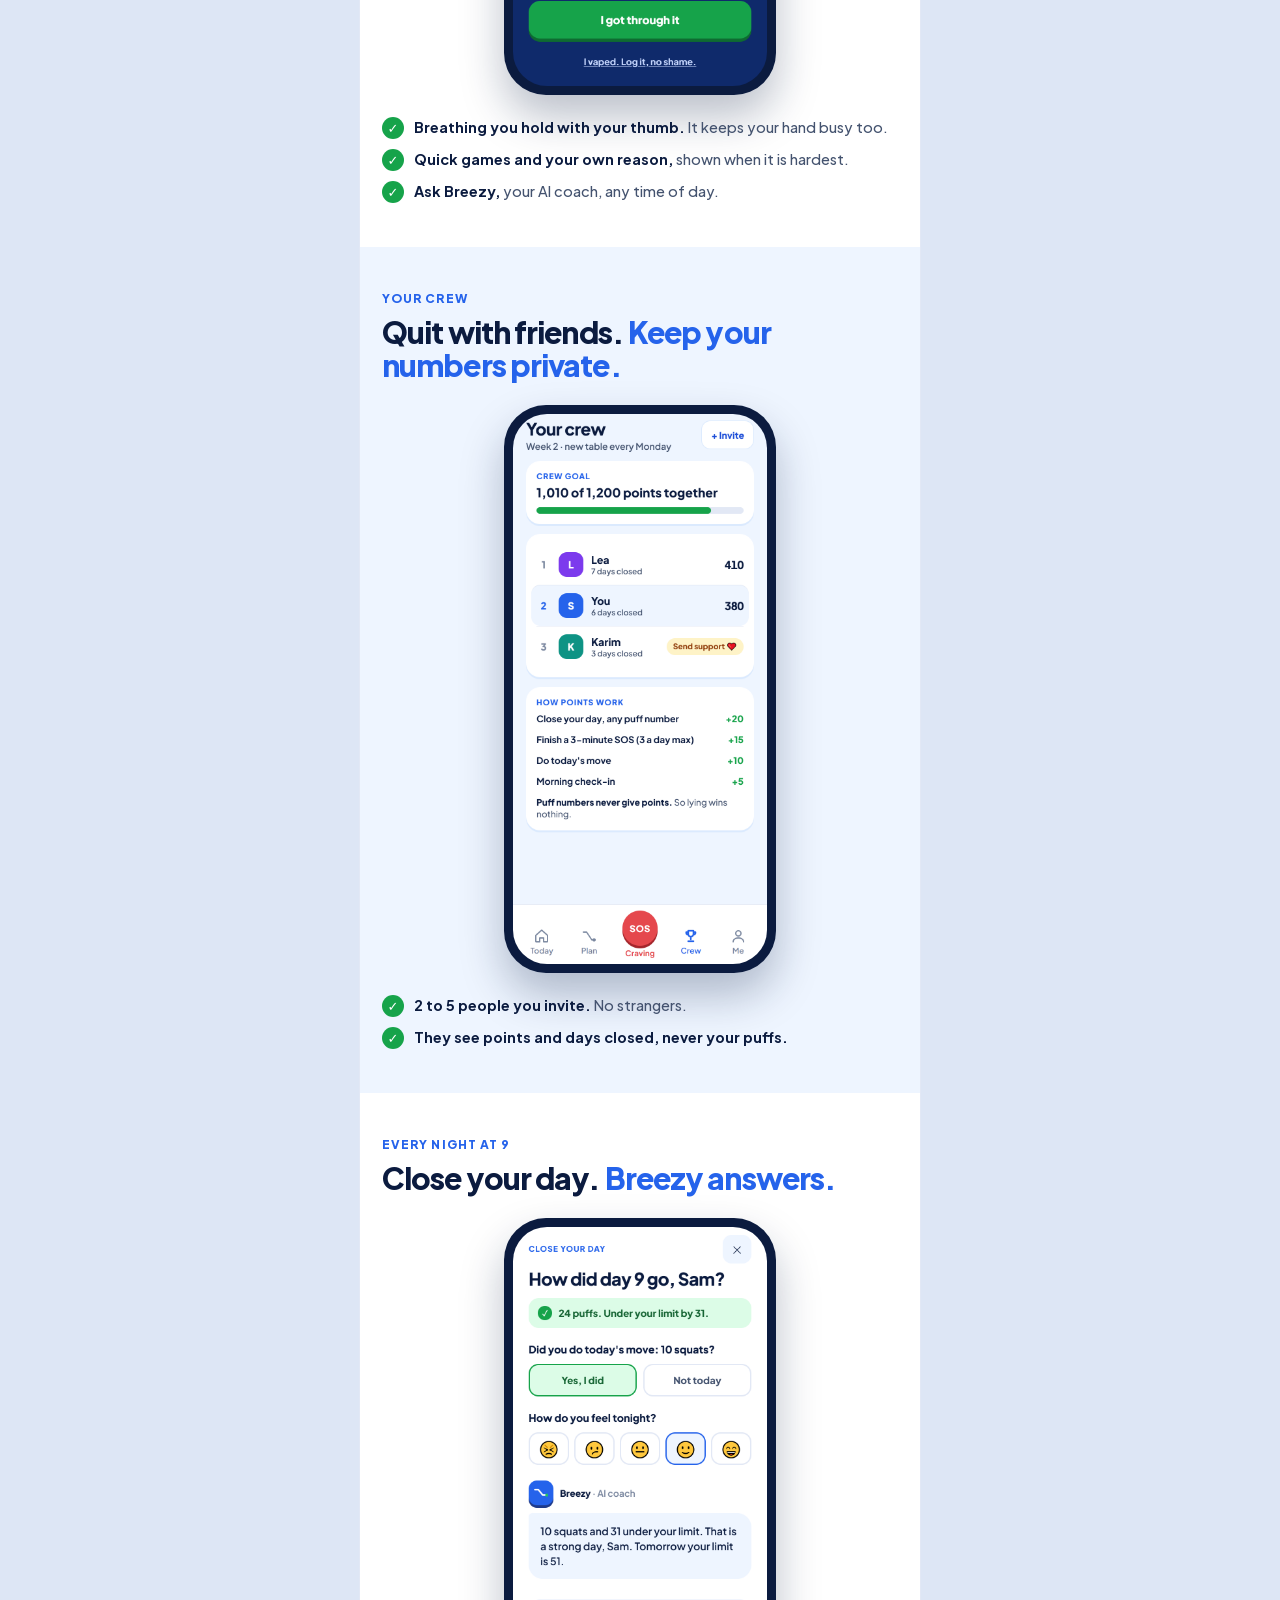
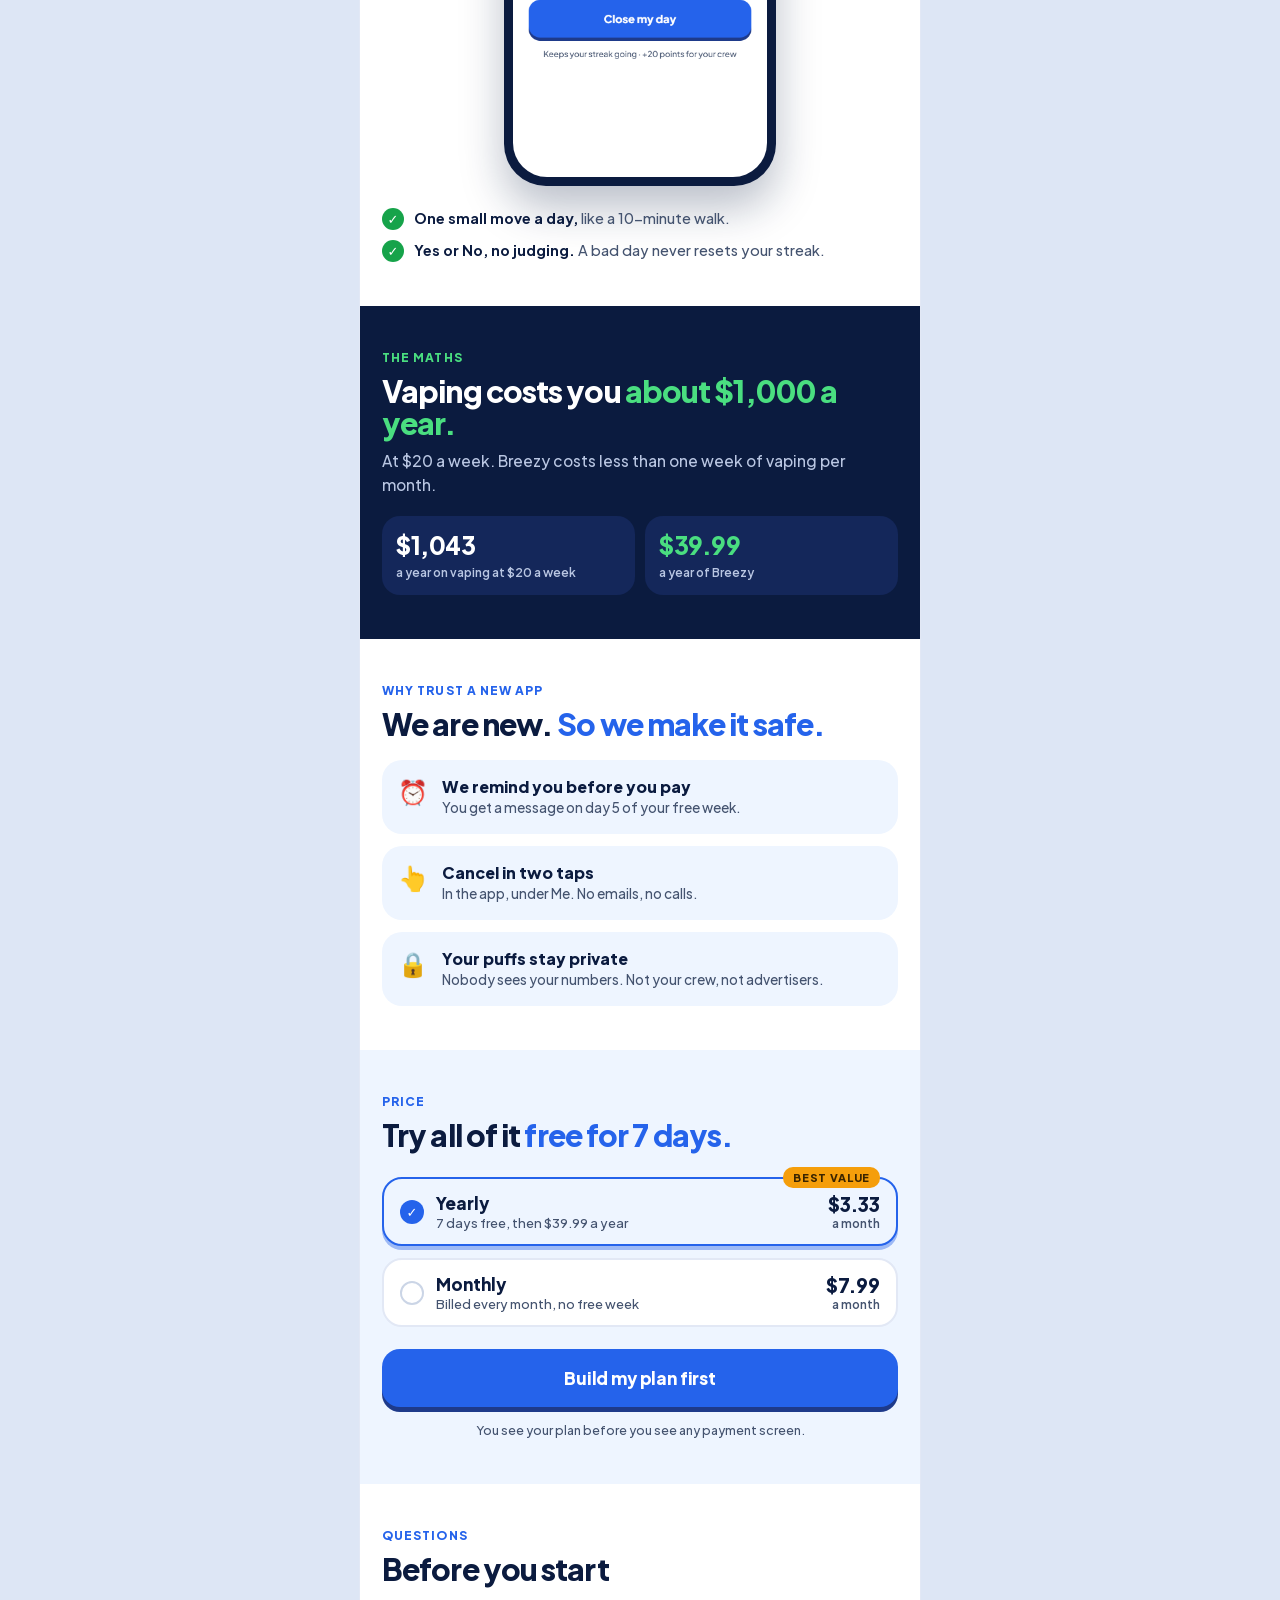
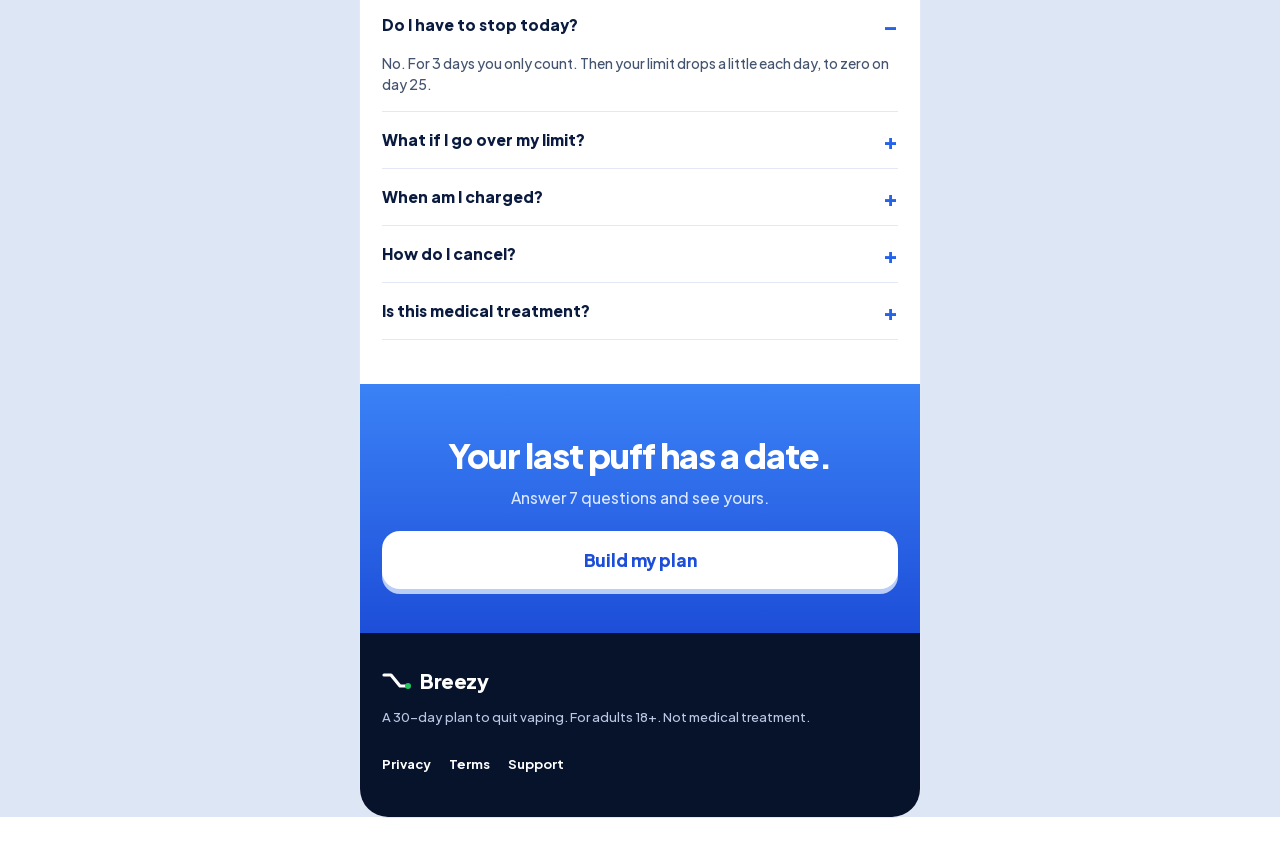
==== commit 29a0c1b5: "Publish website and web app" ====
--- a/index.html
+++ b/index.html
@@ -1 +1 @@
-<!DOCTYPE html><html lang="en" class="wYgGkG_variable"><head><meta charSet="utf-8"/><meta name="viewport" content="width=device-width, initial-scale=1"/><link rel="preload" href="/_next/static/media/d8aeca813a9ab546-s.p.18rizl4rsrl42.woff2" as="font" crossorigin="" type="font/woff2"/><link rel="stylesheet" href="/_next/static/chunks/0ntxspqzphh4x.css" data-precedence="next"/><link rel="preload" as="script" fetchPriority="low" href="/_next/static/chunks/3wkt3-74el481.js"/><script src="/_next/static/chunks/2vw_0jx23q-ec.js" async=""></script><script src="/_next/static/chunks/3-p-1ko4bi9kf.js" async=""></script><script src="/_next/static/chunks/346v_5fvsemiy.js" async=""></script><script src="/_next/static/chunks/turbopack-2u1d16houkiyo.js" async=""></script><script src="/_next/static/chunks/02wzmny-ye9dv.js" async=""></script><script src="/_next/static/chunks/3lsiayx_o3rgh.js" async=""></script><meta name="theme-color" content="#EEF5FF"/><title>Breezy: a 30-day plan to quit vaping</title><meta name="description" content="A daily limit that drops to zero, SOS for every craving, and a private crew with your friends. For adults 18+."/><link rel="manifest" href="/manifest.webmanifest"/><meta name="mobile-web-app-capable" content="yes"/><meta name="apple-mobile-web-app-title" content="Breezy"/><meta name="apple-mobile-web-app-status-bar-style" content="default"/><meta property="og:title" content="Breezy: a 30-day plan to quit vaping"/><meta property="og:description" content="A daily limit that drops to zero, SOS for every craving, and a private crew with your friends. For adults 18+."/><meta property="og:type" content="website"/><meta name="twitter:card" content="summary"/><meta name="twitter:title" content="Breezy: a 30-day plan to quit vaping"/><meta name="twitter:description" content="A daily limit that drops to zero, SOS for every craving, and a private crew with your friends. For adults 18+."/><link rel="icon" href="/favicon.ico" sizes="48x48"/><link rel="icon" href="/icon-192.png" sizes="192x192" type="image/png"/><link rel="apple-touch-icon" href="/apple-touch-icon.png"/><meta name="next-size-adjust" content=""/><script src="/_next/static/chunks/0cz1d0mv5g_q7.js" noModule=""></script></head><body><div hidden=""><!--$--><!--/$--></div><main class="landing"><div class="logo"><svg viewBox="0 0 34 22" aria-hidden="true"><path d="M2 4h8l14 14h8" fill="none" stroke="#0F6BF0" stroke-width="3.5" stroke-linecap="round" stroke-linejoin="round"></path><circle cx="31" cy="18" r="3" fill="#10B981"></circle></svg>Breezy</div><h1>A 30-day plan to quit vaping.</h1><p class="lead">One small step a day. You don&#x27;t stop today: first you count, then a little less each day.</p><ul class="points"><li><span class="tile">🎯</span><span><b>A daily limit that drops to zero</b><small>Count for 3 days. Then a little less each day, down to zero on day 25.</small></span></li><li><span class="tile">🛟</span><span><b>SOS for every craving</b><small>A 3-minute wave, breathing and quick games to ride it out.</small></span></li><li><span class="tile">🤝</span><span><b>Quit together with a private crew</b><small>2 to 5 friends, one weekly table. Nobody ever sees your puffs.</small></span></li></ul><div class="price"><b>7<!-- --> days free, then $<!-- -->35.99<!-- --> a year</b><span>or $<!-- -->5.99<!-- --> a month. Cancel anytime. Adults 18+ only.</span></div><div class="actions"><a class="button" href="/app/">Start my plan</a></div><p class="honest">New app. No reviews yet. Try it free and judge for yourself. Not medical treatment.</p><footer class="footer"><a href="/privacy/">Privacy</a> · <a href="/terms/">Terms</a> · <a href="mailto:marwanfattal2010@gmail.com">Support</a></footer></main><!--$--><!--/$--><script id="_R_">(globalThis["TURBOPACK"] || (globalThis["TURBOPACK"] = [])).push({"otherChunks":["static/chunks/3wkt3-74el481.js","static/chunks/2vw_0jx23q-ec.js","static/chunks/3-p-1ko4bi9kf.js","static/chunks/346v_5fvsemiy.js"],"runtimeModuleIds":[95506]});</script><script src="/_next/static/chunks/3wkt3-74el481.js" async=""></script><script>(self.__next_f=self.__next_f||[]).push([0])</script><script>self.__next_f.push([1,"1:\"$Sreact.fragment\"\n2:\"/_next/static/chunks/02wzmny-ye9dv.js\"\n3:I[88287,[\"$2\"],\"default\"]\n4:I[74895,[\"$2\"],\"default\"]\n6:\"/_next/static/chunks/3lsiayx_o3rgh.js\"\n7:I[4561,[\"$2\",\"$6\"],\"\"]\n8:I[51858,[\"$2\"],\"OutletBoundary\"]\n9:\"$Sreact.suspense\"\nb:\"ViewportBoundary\"\nc:I[51858,[\"$2\"],\"$b\"]\ne:\"MetadataBoundary\"\nf:I[51858,[\"$2\"],\"$e\"]\n11:I[52576,[\"$2\"],\"default\",1]\n:HL[\"/_next/static/chunks/0ntxspqzphh4x.css\",\"style\"]\n:HL[\"/_next/static/media/d8aeca813a9ab546-s.p.18rizl4rsrl42.woff2\",\"font\",{\"crossOrigin\":\"\",\"type\":\"font/woff2\"}]\n5:[[\"children\",{\"s\":\"__PAGE__\",\"h\":512,\"d\":{\"r\":[\"$\",\"$1\",\"c\",{\"children\":[[\"$\",\"main\",null,{\"className\":\"landing\",\"children\":[[\"$\",\"div\",null,{\"className\":\"logo\",\"children\":[[\"$\",\"svg\",null,{\"viewBox\":\"0 0 34 22\",\"aria-hidden\":\"true\",\"children\":[[\"$\",\"path\",null,{\"d\":\"M2 4h8l14 14h8\",\"fill\":\"none\",\"stroke\":\"#0F6BF0\",\"strokeWidth\":\"3.5\",\"strokeLinecap\":\"round\",\"strokeLinejoin\":\"round\"}],[\"$\",\"circle\",null,{\"cx\":\"31\",\"cy\":\"18\",\"r\":\"3\",\"fill\":\"#10B981\"}]]}],\"Breezy\"]}],[\"$\",\"h1\",null,{\"children\":\"A 30-day plan to quit vaping.\"}],[\"$\",\"p\",null,{\"className\":\"lead\",\"children\":\"One small step a day. You don't stop today: first you count, then a little less each day.\"}],[\"$\",\"ul\",null,{\"className\":\"points\",\"children\":[[\"$\",\"li\",\"A daily limit that drops to zero\",{\"children\":[[\"$\",\"span\",null,{\"className\":\"tile\",\"children\":\"🎯\"}],[\"$\",\"span\",null,{\"children\":[[\"$\",\"b\",null,{\"children\":\"A daily limit that drops to zero\"}],[\"$\",\"small\",null,{\"children\":\"Count for 3 days. Then a little less each day, down to zero on day 25.\"}]]}]]}],[\"$\",\"li\",\"SOS for every craving\",{\"children\":[[\"$\",\"span\",null,{\"className\":\"tile\",\"children\":\"🛟\"}],[\"$\",\"span\",null,{\"children\":[[\"$\",\"b\",null,{\"children\":\"SOS for every craving\"}],[\"$\",\"small\",null,{\"children\":\"A 3-minute wave, breathing and quick games to ride it out.\"}]]}]]}],[\"$\",\"li\",\"Quit together with a private crew\",{\"children\":[[\"$\",\"span\",null,{\"className\":\"tile\",\"children\":\"🤝\"}],[\"$\",\"span\",null,{\"children\":[[\"$\",\"b\",null,{\"children\":\"Quit together with a private crew\"}],[\"$\",\"small\",null,{\"children\":\"2 to 5 friends, one weekly table. Nobody ever sees your puffs.\"}]]}]]}]]}],[\"$\",\"div\",null,{\"className\":\"price\",\"children\":[[\"$\",\"b\",null,{\"children\":[7,\" days free, then $\",35.99,\" a year\"]}],[\"$\",\"span\",null,{\"children\":[\"or $\",5.99,\" a month. Cancel anytime. Adults 18+ only.\"]}]]}],[\"$\",\"div\",null,{\"className\":\"actions\",\"children\":[null,[\"$\",\"a\",null,{\"className\":\"button\",\"href\":\"/app/\",\"children\":\"Start my plan\"}]]}],[\"$\",\"p\",null,{\"className\":\"honest\",\"children\":\"New app. No reviews yet. Try it free and judge for yourself. Not medical treatment.\"}],[\"$\",\"footer\",null,{\"className\":\"footer\",\"children\":[[\"$\",\"$L7\",null,{\"href\":\"/privacy/\",\"children\":\"Privacy\"}],\" · \",[\"$\",\"$L7\",null,{\"href\":\"/terms/\",\"children\":\"Terms\"}],\" · \",[\"$\",\"a\",null,{\"href\":\"mailto:marwanfattal2010@gmail.com\",\"children\":\"Support\"}]]}]]}],[[\"$\",\"script\",\"script-0\",{\"src\":\"/_next/static/chunks/3lsiayx_o3rgh.js\",\"async\":true,\"nonce\":\"$undefined\"}]],[\"$\",\"$L8\",null,{\"children\":[\"$\",\"$9\",null,{\"name\":\"Next.MetadataOutlet\",\"children\":\"$@a\"}]}]]}],\"p\":false,\"v\":null}}]]\n0:{\"P\":null,\"c\":[\"\",\"\"],\"q\":\"\",\"i\":false,\"t\":{\"t\":{\"s\":\"\",\"h\":528,\"d\":{\"r\":[\"$\",\"$1\",\"c\",{\"children\":[[[\"$\",\"link\",\"0\",{\"rel\":\"stylesheet\",\"href\":\"/_next/static/chunks/0ntxspqzphh4x.css\",\"precedence\":\"next\",\"crossOrigin\":\"$undefined\",\"nonce\":\"$undefined\"}],[\"$\",\"script\",\"script-0\",{\"src\":\"/_next/static/chunks/02wzmny-ye9dv.js\",\"async\":true,\"nonce\":\"$undefined\"}]],[\"$\",\"html\",null,{\"lang\":\"en\",\"className\":\"wYgGkG_variable\",\"children\":[\"$\",\"body\",null,{\"children\":[\"$\",\"$L3\",null,{\"parallelRouterKey\":\"children\",\"error\":\"$undefined\",\"errorStyles\":\"$undefined\",\"errorScripts\":\"$undefined\",\"template\":[\"$\",\"$L4\",null,{}],\"templateStyles\":\"$undefined\",\"templateScripts\":\"$undefined\",\"notFound\":[[[\"$\",\"title\",null,{\"children\":\"404: This page could not be found.\"}],[\"$\",\"div\",null,{\"style\":{\"fontFamily\":\"system-ui,\\\"Segoe UI\\\",Roboto,Helvetica,Arial,sans-serif,\\\"Apple Color Emoji\\\",\\\"Segoe UI Emoji\\\"\",\"height\":\"100vh\",\"textAlign\":\"center\",\"display\":\"flex\",\"flexDirection\":\"column\",\"alignItems\":\"center\",\"justifyContent\":\"center\"},\"children\":[\"$\",\"div\",null,{\"children\":[[\"$\",\"style\",null,{\"dangerouslySetInnerHTML\":{\"__html\":\"body{color:#000;background:#fff;margin:0}.next-error-h1{border-right:1px solid rgba(0,0,0,.3)}@media (prefers-color-scheme:dark){body{color:#fff;background:#000}.next-error-h1{border-right:1px solid rgba(255,255,255,.3)}}\"}}],[\"$\",\"h1\",null,{\"className\":\"next-error-h1\",\"style\":{\"display\":\"inline-block\",\"margin\":\"0 20px 0 0\",\"padding\":\"0 23px 0 0\",\"fontSize\":24,\"fontWeight\":500,\"verticalAlign\":\"top\",\"lineHeight\":\"49px\"},\"children\":404}],[\"$\",\"div\",null,{\"style\":{\"display\":\"inline-block\"},\"children\":[\"$\",\"h2\",null,{\"style\":{\"fontSize\":14,\"fontWeight\":400,\"lineHeight\":\"49px\",\"margin\":0},\"children\":\"This page could not be found.\"}]}]]}]}]],[]],\"forbidden\":\"$undefined\",\"unauthorized\":\"$undefined\"}]}]}]]}],\"p\":false,\"v\":null},\"c\":\"$Q5\"},\"h\":{\"r\":[\"$\",\"$1\",\"h\",{\"children\":[null,[\"$\",\"$Lc\",null,{\"children\":\"$Ld\"}],[\"$\",\"$Lf\",null,{\"children\":[[\"$\",\"div\",null,{\"hidden\":true,\"children\":[\"$\",\"$9\",null,{\"name\":\"Next.Metadata\",\"children\":\"$L10\"}]}],null]}],[\"$\",\"meta\",null,{\"name\":\"next-size-adjust\",\"content\":\"\"}]]}],\"p\":false,\"v\":null}},\"m\":\"$undefined\",\"G\":[\"$11\",[[\"$\",\"link\",\"0\",{\"rel\":\"stylesheet\",\"href\":\"/_next/static/chunks/0ntxspqzphh4x.css\",\"precedence\":\"next\",\"crossOrigin\":\"$undefined\",\"nonce\":\"$undefined\"}]]],\"S\":true,\"r\":\"$undefined\",\"s\":\"$undefined\",\"a\":\"$undefined\",\"l\":\"$undefined\",\"p\":\"$undefined\",\"d\":\"$undefined\",\"b\":\"ff9Wm6-mvF2gJfchRQ7w1\"}\nd:[[\"$\",\"meta\",\"0\",{\"charSet\":\"utf-8\"}],[\"$\",\"meta\",\"1\",{\"name\":\"viewport\",\"content\":\"width=device-width, initial-scale=1\"}],[\"$\",\"meta\",\"2\",{\"name\":\"theme-color\",\"content\":\"#EEF5FF\"}]]\n12:I[49310,[\"$2\"],\"IconMark\"]\na:null\n10:[[\"$\",\"title\",\"0\",{\"children\":\"Breezy: a 30-day plan to quit vaping\"}],[\"$\",\"meta\",\"1\",{\"name\":\"description\",\"content\":\"A daily limit that drops to zero, SOS for every craving, and a private crew with your friends. For adults 18+.\"}],[\"$\",\"link\",\"2\",{\"rel\":\"manifest\",\"href\":\"/manifest.webmanifest\",\"crossOrigin\":\"$undefined\"}],[\"$\",\"meta\",\"3\",{\"name\":\"mobile-web-app-capable\",\"content\":\"yes\"}],[\"$\",\"meta\",\"4\",{\"name\":\"apple-mobile-web-app-title\",\"content\":\"Breezy\"}],[\"$\",\"meta\",\"5\",{\"name\":\"apple-mobile-web-app-status-bar-style\",\"content\":\"default\"}],[\"$\",\"meta\",\"6\",{\"property\":\"og:title\",\"content\":\"Breezy: a 30-day plan to quit vaping\"}],[\"$\",\"meta\",\"7\",{\"property\":\"og:description\",\"content\":\"A daily limit that drops to zero, SOS for every craving, and a private crew with your friends. For adults 18+.\"}],[\"$\",\"meta\",\"8\",{\"property\":\"og:type\",\"content\":\"website\"}],[\"$\",\"meta\",\"9\",{\"name\":\"twitter:card\",\"content\":\"summary\"}],[\"$\",\"meta\",\"10\",{\"name\":\"twitter:title\",\"content\":\"Breezy: a 30-day plan to quit vaping\"}],[\"$\",\"meta\",\"11\",{\"name\":\"twitter:description\",\"content\":\"A daily limit that drops to zero, SOS for every craving, and a private crew with your friends. For adults 18+.\"}],[\"$\",\"link\",\"12\",{\"rel\":\"icon\",\"href\":\"/favicon.ico\",\"sizes\":\"48x48\"}],[\"$\",\"link\",\"13\",{\"rel\":\"icon\",\"href\":\"/icon-192.png\",\"sizes\":\"192x192\",\"type\":\"image/png\"}],[\"$\",\"link\",\"14\",{\"rel\":\"apple-touch-icon\",\"href\":\"/apple-touch-icon.png\"}],[\"$\",\"$L12\",\"15\",{}]]\n"])</script></body></html>+<!DOCTYPE html><html lang="en" class="wYgGkG_variable"><head><meta charSet="utf-8"/><meta name="viewport" content="width=device-width, initial-scale=1"/><link rel="preload" href="/_next/static/media/d8aeca813a9ab546-s.p.18rizl4rsrl42.woff2" as="font" crossorigin="" type="font/woff2"/><link rel="preload" href="/shots/home.png" as="image"/><link rel="preload" href="/shots/plan.png" as="image"/><link rel="preload" href="/shots/sos.png" as="image"/><link rel="preload" href="/shots/crew.png" as="image"/><link rel="preload" href="/shots/close.png" as="image"/><link rel="stylesheet" href="/_next/static/chunks/0zrpe272ggdig.css" data-precedence="next"/><link rel="preload" as="script" fetchPriority="low" href="/_next/static/chunks/3wkt3-74el481.js"/><script src="/_next/static/chunks/2vw_0jx23q-ec.js" async=""></script><script src="/_next/static/chunks/3-p-1ko4bi9kf.js" async=""></script><script src="/_next/static/chunks/346v_5fvsemiy.js" async=""></script><script src="/_next/static/chunks/turbopack-2u1d16houkiyo.js" async=""></script><script src="/_next/static/chunks/02wzmny-ye9dv.js" async=""></script><script src="/_next/static/chunks/1ellbqq0h6mja.js" async=""></script><meta name="theme-color" content="#EEF5FF"/><title>Breezy: a 30-day plan to quit vaping</title><meta name="description" content="A daily limit that drops to zero, SOS for every craving, and a private crew with your friends. For adults 18+."/><link rel="manifest" href="/manifest.webmanifest"/><meta name="mobile-web-app-capable" content="yes"/><meta name="apple-mobile-web-app-title" content="Breezy"/><meta name="apple-mobile-web-app-status-bar-style" content="default"/><meta property="og:title" content="Breezy: a 30-day plan to quit vaping"/><meta property="og:description" content="A daily limit that drops to zero, SOS for every craving, and a private crew with your friends. For adults 18+."/><meta property="og:type" content="website"/><meta name="twitter:card" content="summary"/><meta name="twitter:title" content="Breezy: a 30-day plan to quit vaping"/><meta name="twitter:description" content="A daily limit that drops to zero, SOS for every craving, and a private crew with your friends. For adults 18+."/><link rel="icon" href="/favicon.ico" sizes="48x48"/><link rel="icon" href="/icon-192.png" sizes="192x192" type="image/png"/><link rel="apple-touch-icon" href="/apple-touch-icon.png"/><meta name="next-size-adjust" content=""/><script src="/_next/static/chunks/0cz1d0mv5g_q7.js" noModule=""></script></head><body><div hidden=""><!--$--><!--/$--></div><main class="site"><section class="hero"><nav class="nav"><div class="logo"><svg width="30" height="20" viewBox="0 0 30 20" fill="none" aria-hidden="true"><path d="M2 4h7l9 11h6" stroke="#2563EB" stroke-width="3.2" stroke-linecap="round" stroke-linejoin="round"></path><circle cx="26" cy="15" r="3" fill="#22C55E"></circle></svg>Breezy</div><a class="get" href="/app/">Get Breezy</a></nav><div class="in"><div class="newb"><i></i>30-day plan · adults 18+</div><h1>Quit vaping.<br/><span>Without quitting today.</span></h1><p class="l">Breezy counts your puffs for 3 days. Then your daily limit drops a little each day, until it reaches zero.</p><a class="btn btn-p" href="/app/">Build my plan</a><div class="micro">7 quick questions · takes 60 seconds</div></div><div class="ph crop"><img src="/shots/home.png" alt="Breezy&#x27;s Home screen: puffs today against today&#x27;s limit" width="254" height="550"/></div></section><section class="strip"><div><b>3 days</b><span>just counting, no limit</span></div><div><b>Day 25</b><span>your first zero-puff day</span></div><div><b>3 min</b><span>SOS for each craving</span></div><div><b>2 to 5</b><span>friends in your private crew</span></div></section><section><div class="eyebrow">How it works</div><h2>From every few minutes <span>to zero.</span></h2><p class="lead">No cold turkey. No shame. A number that gets smaller.</p><div class="how"><div class="c"><i>01 · DAYS 1 TO 3</i><b>Just count</b><p>Tap once for every puff. No limit yet. You find your real number.</p></div><div class="c"><i>02 · DAYS 4 TO 24</i><b>A little less each day</b><p>Your limit drops by 3 or 4 puffs a day. Small enough that you barely feel it.</p></div><div class="c"><i>03 · DAY 25</i><b>Zero</b><p>Then 5 more days with Breezy while it settles. Bad day? Your plan moves one day. You never start over.</p></div></div></section><section class="feat"><div class="eyebrow">Your daily limit</div><h2>One number to beat <span>each day.</span></h2><div class="ph"><img src="/shots/plan.png" alt="The Plan screen: the daily limit falling to zero" width="254" height="550"/></div><div class="cks"><div><span class="chk" aria-hidden="true">✓</span><span><b>Built from your answers.</b> Your puffs, your hard moment, your date.</span></div><div><span class="chk" aria-hidden="true">✓</span><span><b>One tap to log.</b> No typing, no menus.</span></div><div><span class="chk" aria-hidden="true">✓</span><span><b>See the money come back.</b> Every puff you skip is counted in dollars.</span></div></div></section><section class="feat w"><div class="eyebrow red">SOS</div><h2>A craving lasts minutes. <span>So does SOS.</span></h2><div class="ph"><img src="/shots/sos.png" alt="The SOS screen: a breathing circle and the 3-minute wave" width="254" height="550"/></div><div class="cks"><div><span class="chk" aria-hidden="true">✓</span><span><b>Breathing you hold with your thumb.</b> It keeps your hand busy too.</span></div><div><span class="chk" aria-hidden="true">✓</span><span><b>Quick games and your own reason,</b> shown when it is hardest.</span></div><div><span class="chk" aria-hidden="true">✓</span><span><b>Ask Breezy,</b> your AI coach, any time of day.</span></div></div></section><section class="feat"><div class="eyebrow">Your crew</div><h2>Quit with friends. <span>Keep your numbers private.</span></h2><div class="ph"><img src="/shots/crew.png" alt="The crew table: points and days closed, no puff numbers" width="254" height="550"/></div><div class="cks"><div><span class="chk" aria-hidden="true">✓</span><span><b>2 to 5 people you invite.</b> No strangers.</span></div><div><span class="chk" aria-hidden="true">✓</span><span><b>They see points and days closed, never your puffs.</b></span></div></div></section><section class="feat w"><div class="eyebrow">Every night at 9</div><h2>Close your day. <span>Breezy answers.</span></h2><div class="ph"><img src="/shots/close.png" alt="Close your day: the result, the move, a mood and the coach&#x27;s reply" width="254" height="550"/></div><div class="cks"><div><span class="chk" aria-hidden="true">✓</span><span><b>One small move a day,</b> like a 10-minute walk.</span></div><div><span class="chk" aria-hidden="true">✓</span><span><b>Yes or No, no judging.</b> A bad day never resets your streak.</span></div></div></section><section class="money"><div class="eyebrow green">The maths</div><h2>Vaping costs you <span>about $1,000 a year.</span></h2><p class="lead">At $20 a week. Breezy costs less than one week of vaping per month.</p><div class="mrow"><div><b>$<!-- -->1,043</b><span>a year on vaping at $20 a week</span></div><div class="g"><b>$<!-- -->39.99</b><span>a year of Breezy</span></div></div></section><section><div class="eyebrow">Why trust a new app</div><h2>We are new. <span>So we make it safe.</span></h2><div class="promise"><div class="c"><span class="e" aria-hidden="true">⏰</span><div><b>We remind you before you pay</b><p>You get a message on day 5 of your free week.</p></div></div><div class="c"><span class="e" aria-hidden="true">👆</span><div><b>Cancel in two taps</b><p>In the app, under Me. No emails, no calls.</p></div></div><div class="c"><span class="e" aria-hidden="true">🔒</span><div><b>Your puffs stay private</b><p>Nobody sees your numbers. Not your crew, not advertisers.</p></div></div></div></section><section class="price"><div class="eyebrow">Price</div><h2>Try all of it <span>free for 7 days.</span></h2><div class="plan sel"><span class="badge">BEST VALUE</span><div class="radio">✓</div><div><div class="n">Yearly</div><div class="d">7 days free, then $<!-- -->39.99<!-- --> a year</div></div><div class="p">$<!-- -->3.33<small>a month</small></div></div><div class="plan"><div class="radio"></div><div><div class="n">Monthly</div><div class="d">Billed every month, no free week</div></div><div class="p">$<!-- -->7.99<small>a month</small></div></div><a class="btn btn-p" href="/app/" style="margin-top:22px">Build my plan first</a><div class="legal">You see your plan before you see any payment screen.</div></section><section class="faq"><div class="eyebrow">Questions</div><h2>Before you start</h2><div class="faq-list"><div class="q1"><button type="button" aria-expanded="true"><span>Do I have to stop today?</span><i aria-hidden="true">–</i></button><p>No. For 3 days you only count. Then your limit drops a little each day, to zero on day 25.</p></div><div class="q1"><button type="button" aria-expanded="false"><span>What if I go over my limit?</span><i aria-hidden="true">+</i></button></div><div class="q1"><button type="button" aria-expanded="false"><span>When am I charged?</span><i aria-hidden="true">+</i></button></div><div class="q1"><button type="button" aria-expanded="false"><span>How do I cancel?</span><i aria-hidden="true">+</i></button></div><div class="q1"><button type="button" aria-expanded="false"><span>Is this medical treatment?</span><i aria-hidden="true">+</i></button></div></div></section><section class="final"><h2>Your last puff has a date.</h2><p>Answer 7 questions and see yours.</p><a class="btn btn-w" href="/app/">Build my plan</a></section><footer class="foot"><div class="logo" style="color:#fff"><svg width="30" height="20" viewBox="0 0 30 20" fill="none" aria-hidden="true"><path d="M2 4h7l9 11h6" stroke="#FFFFFF" stroke-width="3.2" stroke-linecap="round" stroke-linejoin="round"></path><circle cx="26" cy="15" r="3" fill="#22C55E"></circle></svg>Breezy</div>A 30-day plan to quit vaping. For adults 18+. Not medical treatment.<div class="lk"><a href="/privacy/">Privacy</a><a href="/terms/">Terms</a><a href="mailto:marwanfattal2010@gmail.com">Support</a></div></footer></main><!--$--><!--/$--><script id="_R_">(globalThis["TURBOPACK"] || (globalThis["TURBOPACK"] = [])).push({"otherChunks":["static/chunks/3wkt3-74el481.js","static/chunks/2vw_0jx23q-ec.js","static/chunks/3-p-1ko4bi9kf.js","static/chunks/346v_5fvsemiy.js"],"runtimeModuleIds":[95506]});</script><script src="/_next/static/chunks/3wkt3-74el481.js" async=""></script><script>(self.__next_f=self.__next_f||[]).push([0])</script><script>self.__next_f.push([1,"1:\"$Sreact.fragment\"\n2:\"/_next/static/chunks/02wzmny-ye9dv.js\"\n3:I[88287,[\"$2\"],\"default\"]\n4:I[74895,[\"$2\"],\"default\"]\n12:\"ViewportBoundary\"\n13:I[51858,[\"$2\"],\"$12\"]\n15:\"MetadataBoundary\"\n16:I[51858,[\"$2\"],\"$15\"]\n17:\"$Sreact.suspense\"\n19:I[52576,[\"$2\"],\"default\",1]\n:HL[\"/_next/static/chunks/0zrpe272ggdig.css\",\"style\"]\n:HL[\"/_next/static/media/d8aeca813a9ab546-s.p.18rizl4rsrl42.woff2\",\"font\",{\"crossOrigin\":\"\",\"type\":\"font/woff2\"}]\n:HL[\"/shots/home.png\",\"image\"]\n5:[[\"children\",{\"s\":\"__PAGE__\",\"h\":512,\"d\":{\"r\":[\"$\",\"$1\",\"c\",{\"children\":[[\"$\",\"main\",null,{\"className\":\"site\",\"children\":[[\"$\",\"section\",null,{\"className\":\"hero\",\"children\":[[\"$\",\"nav\",null,{\"className\":\"nav\",\"children\":[[\"$\",\"div\",null,{\"className\":\"logo\",\"style\":\"$undefined\",\"children\":[[\"$\",\"svg\",null,{\"width\":\"30\",\"height\":\"20\",\"viewBox\":\"0 0 30 20\",\"fill\":\"none\",\"aria-hidden\":\"true\",\"children\":[[\"$\",\"path\",null,{\"d\":\"M2 4h7l9 11h6\",\"stroke\":\"#2563EB\",\"strokeWidth\":\"3.2\",\"strokeLinecap\":\"round\",\"strokeLinejoin\":\"round\"}],[\"$\",\"circle\",null,{\"cx\":\"26\",\"cy\":\"15\",\"r\":\"3\",\"fill\":\"#22C55E\"}]]}],\"Breezy\"]}],[\"$\",\"a\",null,{\"className\":\"get\",\"href\":\"/app/\",\"children\":\"Get Breezy\"}]]}],[\"$\",\"div\",null,{\"className\":\"in\",\"children\":[[\"$\",\"div\",null,{\"className\":\"newb\",\"children\":[[\"$\",\"i\",null,{}],\"30-day plan · adults 18+\"]}],[\"$\",\"h1\",null,{\"children\":[\"Quit vaping.\",[\"$\",\"br\",null,{}],[\"$\",\"span\",null,{\"children\":\"Without quitting today.\"}]]}],[\"$\",\"p\",null,{\"className\":\"l\",\"children\":\"Breezy counts your puffs for 3 days. Then your daily limit drops a little each day, until it reaches zero.\"}],[\"$\",\"a\",null,{\"className\":\"btn btn-p\",\"href\":\"/app/\",\"children\":\"Build my plan\"}],[\"$\",\"div\",null,{\"className\":\"micro\",\"children\":\"7 quick questions · takes 60 seconds\"}]]}],[\"$\",\"div\",null,{\"className\":\"ph crop\",\"children\":[\"$\",\"img\",null,{\"src\":\"/shots/home.png\",\"alt\":\"Breezy's Home screen: puffs today against today's limit\",\"width\":254,\"height\":550}]}]]}],[\"$\",\"section\",null,{\"className\":\"strip\",\"children\":[[\"$\",\"div\",null,{\"children\":[[\"$\",\"b\",null,{\"children\":\"3 days\"}],[\"$\",\"span\",null,{\"children\":\"just counting, no limit\"}]]}],[\"$\",\"div\",null,{\"children\":[[\"$\",\"b\",null,{\"children\":\"Day 25\"}],[\"$\",\"span\",null,{\"children\":\"your first zero-puff day\"}]]}],[\"$\",\"div\",null,{\"children\":[[\"$\",\"b\",null,{\"children\":\"3 min\"}],[\"$\",\"span\",null,{\"children\":\"SOS for each craving\"}]]}],[\"$\",\"div\",null,{\"children\":[[\"$\",\"b\",null,{\"children\":\"2 to 5\"}],[\"$\",\"span\",null,{\"children\":\"friends in your private crew\"}]]}]]}],[\"$\",\"section\",null,{\"children\":[[\"$\",\"div\",null,{\"className\":\"eyebrow\",\"children\":\"How it works\"}],[\"$\",\"h2\",null,{\"children\":[\"From every few minutes \",[\"$\",\"span\",null,{\"children\":\"to zero.\"}]]}],[\"$\",\"p\",null,{\"className\":\"lead\",\"children\":\"No cold turkey. No shame. A number that gets smaller.\"}],[\"$\",\"div\",null,{\"className\":\"how\",\"children\":[[\"$\",\"div\",null,{\"className\":\"c\",\"children\":[[\"$\",\"i\",null,{\"children\":\"01 · DAYS 1 TO 3\"}],[\"$\",\"b\",null,{\"children\":\"Just count\"}],[\"$\",\"p\",null,{\"children\":\"Tap once for every puff. No limit yet. You find your real number.\"}]]}],[\"$\",\"div\",null,{\"className\":\"c\",\"children\":[[\"$\",\"i\",null,{\"children\":\"02 · DAYS 4 TO 24\"}],[\"$\",\"b\",null,{\"children\":\"A little less each day\"}],[\"$\",\"p\",null,{\"children\":\"Your limit drops by 3 or 4 puffs a day. Small enough that you barely feel it.\"}]]}],[\"$\",\"div\",null,{\"className\":\"c\",\"children\":[[\"$\",\"i\",null,{\"children\":\"03 · DAY 25\"}],[\"$\",\"b\",null,{\"children\":\"Zero\"}],[\"$\",\"p\",null,{\"children\":\"Then 5 more days with Breezy while it settles. Bad day? Your plan moves one day. You never start over.\"}]]}]]}]]}],\"$L6\",\"$L7\",\"$L8\",\"$L9\",\"$La\",\"$Lb\",null,\"$Lc\",\"$Ld\",\"$Le\",\"$Lf\"]}],[\"$L10\"],\"$L11\"]}],\"p\":false,\"v\":null}}]]\n0:{\"P\":null,\"c\":[\"\",\"\"],\"q\":\"\",\"i\":false,\"t\":{\"t\":{\"s\":\"\",\"h\":528,\"d\":{\"r\":[\"$\",\"$1\",\"c\",{\"children\":[[[\"$\",\"link\",\"0\",{\"rel\":\"stylesheet\",\"href\":\"/_next/static/chunks/0zrpe272ggdig.css\",\"precedence\":\"next\",\"crossOrigin\":\"$undefined\",\"nonce\":\"$undefined\"}],[\"$\",\"script\",\"script-0\",{\"src\":\"/_next/static/chunks/02wzmny-ye9dv.js\",\"async\":true,\"nonce\":\"$undefined\"}]],[\"$\",\"html\",null,{\"lang\":\"en\",\"className\":\"wYgGkG_variable\",\"children\":[\"$\",\"body\",null,{\"children\":[\"$\",\"$L3\",null,{\"parallelRouterKey\":\"children\",\"error\":\"$undefined\",\"errorStyles\":\"$undefined\",\"errorScripts\":\"$undefined\",\"template\":[\"$\",\"$L4\",null,{}],\"templateStyles\":\"$undefined\",\"templateScripts\":\"$undefined\",\"notFound\":[[[\"$\",\"title\",null,{\"children\":\"404: This page could not be found.\"}],[\"$\",\"div\",null,{\"style\":{\"fontFamily\":\"system-ui,\\\"Segoe UI\\\",Roboto,Helvetica,Arial,sans-serif,\\\"Apple Color Emoji\\\",\\\"Segoe UI Emoji\\\"\",\"height\":\"100vh\",\"textAlign\":\"center\",\"display\":\"flex\",\"flexDirection\":\"column\",\"alignItems\":\"center\",\"justifyContent\":\"center\"},\"children\":[\"$\",\"div\",null,{\"children\":[[\"$\",\"style\",null,{\"dangerouslySetInnerHTML\":{\"__html\":\"body{color:#000;background:#fff;margin:0}.next-error-h1{border-right:1px solid rgba(0,0,0,.3)}@media (prefers-color-scheme:dark){body{color:#fff;background:#000}.next-error-h1{border-right:1px solid rgba(255,255,255,.3)}}\"}}],[\"$\",\"h1\",null,{\"className\":\"next-error-h1\",\"style\":{\"display\":\"inline-block\",\"margin\":\"0 20px 0 0\",\"padding\":\"0 23px 0 0\",\"fontSize\":24,\"fontWeight\":500,\"verticalAlign\":\"top\",\"lineHeight\":\"49px\"},\"children\":404}],[\"$\",\"div\",null,{\"style\":{\"display\":\"inline-block\"},\"children\":[\"$\",\"h2\",null,{\"style\":{\"fontSize\":14,\"fontWeight\":400,\"lineHeight\":\"49px\",\"margin\":0},\"children\":\"This page could not be found.\"}]}]]}]}]],[]],\"forbidden\":\"$undefined\",\"unauthorized\":\"$undefined\"}]}]}]]}],\"p\":false,\"v\":null},\"c\":\"$Q5\"},\"h\":{\"r\":[\"$\",\"$1\",\"h\",{\"children\":[null,[\"$\",\"$L13\",null,{\"children\":\"$L14\"}],[\"$\",\"$L16\",null,{\"children\":[[\"$\",\"div\",null,{\"hidden\":true,\"children\":[\"$\",\"$17\",null,{\"name\":\"Next.Metadata\",\"children\":\"$L18\"}]}],null]}],[\"$\",\"meta\",null,{\"name\":\"next-size-adjust\",\"content\":\"\"}]]}],\"p\":false,\"v\":null}},\"m\":\"$undefined\",\"G\":[\"$19\",[[\"$\",\"link\",\"0\",{\"rel\":\"stylesheet\",\"href\":\"/_next/static/chunks/0zrpe272ggdig.css\",\"precedence\":\"next\",\"crossOrigin\":\"$undefined\",\"nonce\":\"$undefined\"}]]],\"S\":true,\"r\":\"$undefined\",\"s\":\"$undefined\",\"a\":\"$undefined\",\"l\":\"$undefined\",\"p\":\"$undefined\",\"d\":\"$undefined\",\"b\":\"yQuvnRS2TvoZnXv5_y3Dm\"}\n1a:\"/_next/static/chunks/1ellbqq0h6mja.js\"\n1b:I[15905,[\"$2\",\"$1a\"],\"Faq\"]\n1c:I[4561,[\"$2\",\"$1a\"],\"\"]\n1d:I[51858,[\"$2\"],\"OutletBoundary\"]\n:HL[\"/shots/plan.png\",\"image\"]\n:HL[\"/shots/sos.png\",\"image\"]\n:HL[\"/shots/crew.png\",\"image\"]\n:HL[\"/shots/close.png\",\"image\"]\n6:[\"$\",\"section\",null,{\"className\":\"feat\",\"children\":[[\"$\",\"div\",null,{\"className\":\"eyebrow\",\"children\":\"Your daily limit\"}],[\"$\",\"h2\",null,{\"children\":[\"One number to beat \",[\"$\",\"span\",null,{\"children\":\"each day.\"}]]}],[\"$\",\"div\",null,{\"className\":\"ph\",\"children\":[\"$\",\"img\",null,{\"src\":\"/shots/plan.png\",\"alt\":\"The Plan screen: the daily limit falling to zero\",\"width\":254,\"height\":550}]}],[\"$\",\"div\",null,{\"className\":\"cks\",\"children\":[[\"$\",\"div\",\"Built from your answers.\",{\"children\":[[\"$\",\"span\",null,{\"className\":\"chk\",\"aria-hidden\":\"true\",\"children\":\"✓\"}],[\"$\",\"span\",null,{\"children\":[[\"$\",\"b\",null,{\"children\":\"Built from your answers.\"}],\" Your puffs, your hard moment, your date.\"]}]]}],[\"$\",\"div\",\"One tap to log.\",{\"children\":[[\"$\",\"span\",null,{\"className\":\"chk\",\"aria-hidden\":\"true\",\"children\":\"✓\"}],[\"$\",\"span\",null,{\"children\":[[\"$\",\"b\",null,{\"children\":\"One tap to log.\"}],\" No typing, no menus.\"]}]]}],[\"$\",\"div\",\"See the money come back.\",{\"children\":[[\"$\",\"span\",null,{\"className\":\"chk\",\"aria-hidden\":\"true\",\"children\":\"✓\"}],[\"$\",\"span\",null,{\"children\":[[\"$\",\"b\",null,{\"children\":\"See the money come back.\"}],\" Every puff you skip is counted in dollars.\"]}]]}]]}]]}]\n7:[\"$\",\"section\",null,{\"className\":\"feat w\",\"children\":[[\"$\",\"div\",null,{\"className\":\"eyebrow red\",\"children\":\"SOS\"}],[\"$\",\"h2\",null,{\"children\":[\"A craving lasts minutes. \",[\"$\",\"span\",null,{\"children\":\"So does SOS.\"}]]}],[\"$\",\"div\",null,{\"className\":\"ph\",\"children\":[\"$\",\"img\",null,{\"src\":\"/shots/sos.png\",\"alt\":\"The SOS screen: a breathing circle and the 3-minute wave\",\"width\":254,\"height\":550}]}],[\"$\",\"div\",null,{\"className\":\"cks\",\"children\":[[\"$\",\"div\",\"Breathing you hold with your thumb.\",{\"children\":[[\"$\",\"span\",null,{\"className\":\"chk\",\"aria-hidden\":\"true\",\"children\":\"✓\"}],[\"$\",\"span\",null,{\"children\":[[\"$\",\"b\",null,{\"children\":\"Breathing you hold with your thumb.\"}],\" It keeps your hand busy too.\"]}]]}],[\"$\",\"div\",\"Quick games and your own reason,\",{\"children\":[[\"$\",\"span\",null,{\"className\":\"chk\",\"aria-hidden\":\"true\",\"children\":\"✓\"}],[\"$\",\"span\",null,{\"children\":[[\"$\",\"b\",null,{\"children\":\"Quick games and your own reason,\"}],\" shown when it is hardest.\"]}]]}],[\"$\",\"div\",\"Ask Breezy,\",{\"children\":[[\"$\",\"span\",null,{\"className\":\"chk\",\"aria-hidden\":\"true\",\"children\":\"✓\"}],[\"$\",\"span\",null,{\"children\":[[\"$\",\"b\",null,{\"children\":\"Ask Breezy,\"}],\" your AI coach, any time of day.\"]}]]}]]}]]}]\n8:[\"$\",\"section\",null,{\"className\":\"feat\",\"children\":[[\"$\",\"div\",null,{\"className\":\"eyebrow\",\"children\":\"Your crew\"}],[\"$\",\"h2\",null,{\"children\":[\"Quit with friends. \",[\"$\",\"span\",null,{\"children\":\"Keep your numbers private.\"}]]}],[\"$\",\"div\",null,{\"className\":\"ph\",\"children\":[\"$\",\"img\",null,{\"src\":\"/shots/crew.png\",\"alt\":\"The crew table: points and days closed, no puff numbers\",\"width\":254,\"height\":550}]}],[\"$\",\"div\",null,{\"className\":\"cks\",\"children\":[[\"$\",\"div\",\"2 to 5 people you invite.\",{\"children\":[[\"$\",\"span\",null,{\"className\":\"chk\",\"aria-hidden\":\"true\",\"children\":\"✓\"}],[\"$\",\"span\",null,{\"children\":[[\"$\",\"b\",null,{\"children\":\"2 to 5 people you invite.\"}],\" No strangers.\"]}]]}],[\"$\",\"div\",\"They see points and days closed, never your puffs.\",{\"children\":[[\"$\",\"span\",null,{\"className\":\"chk\",\"aria-hidden\":\"true\",\"children\":\"✓\"}],[\"$\",\"span\",null,{\"children\":[[\"$\",\"b\",null,{\"children\":\"They see points and days closed, never your puffs.\"}],\"\"]}]]}]]}]]}]\n9:[\"$\",\"section\",null,{\"className\":\"feat w\",\"children\":[[\"$\",\"div\",null,{\"className\":\"eyebrow\",\"children\":\"Every night at 9\"}],[\"$\",\"h2\",null,{\"children\":[\"Close your day. \",[\"$\",\"span\",null,{\"children\":\"Breezy answers.\"}]]}],[\"$\",\"div\",null,{\"className\":\"ph\",\"children\":[\"$\",\"img\",null,{\"src\":\"/shots/close.png\",\"alt\":\"Close your day: the result, the move, a mood and the coach's reply\",\"width\":254,\"height\":550}]}],[\"$\",\"div\",null,{\"className\":\"cks\",\"children\":[[\"$\",\"div\",\"One small move a day,\",{\"children\":[[\"$\",\"span\",null,{\"className\":\"chk\",\"aria-hidden\":\"true\",\"children\":\"✓\"}],[\"$\",\"span\",null,{\"children\":[[\"$\",\"b\",null,{\"children\":\"One small move a day,\"}],\" like a 10-minute walk.\"]}]]}],[\"$\",\"div\",\"Yes or No, no judging.\",{\"children\":[[\"$\",\"span\",null,{\"className\":\"chk\",\"aria-hidden\":\"true\",\"children\":\"✓\"}],[\"$\",\"span\",null,{\"children\":[[\"$\",\"b\",null,{\"children\":\"Yes or No, no judging.\"}],\" A bad day never resets your streak.\"]}]]}]]}]]}]\na:[\"$\",\"section\",null,{\"className\":\"money\",\"children\":[[\"$\",\"div\",null,{\"className\":\"eyebrow green\",\"children\":\"The maths\"}],[\"$\",\"h2\",null,{\"children\":[\"Vaping costs you \",[\"$\",\"span\",null,{\"children\":\"about $1,000 a year.\"}]]}],[\"$\",\"p\",null,{\"className\":\"lead\",\"children\":\"At $20 a week. Breezy costs less than one week of vaping per month.\"}],[\"$\",\"div\",null,{\"className\":\"mrow\",\"children\":[[\"$\",\"div\",null,{\"children\":[[\"$\",\"b\",null,{\"children\":[\"$$\",\"1,043\"]}],[\"$\",\"span\",null,{\"children\":\"a year on vaping at $20 a week\"}]]}],[\"$\",\"div\",null,{\"className\":\"g\",\"children\":[[\"$\",\"b\",null,{\"children\":[\"$$\",39.99]}],[\"$\",\"span\",null,{\"children\":\"a year of Breezy\"}]]}]]}]]}]\nb:[\"$\",\"section\",null,{\"children\":[[\"$\",\"div\",null,{\"className\":\"eyebrow\",\"children\":\"Why trust a new app\"}],[\"$\",\"h2\",null,{\"children\":[\"We are new. \",[\"$\",\"span\",null,{\"children\":\"So we make it safe.\"}]]}],[\"$\",\"div\",null,{\"className\":\"promise\",\"children\":[[\"$\",\"div\",null,{\"className\":\"c\",\"children\":[[\"$\",\"span\",null,{\"className\":\"e\",\"aria-hidden\":\"true\",\"children\":\"⏰\"}],[\"$\",\"div\",null,{\"children\":[[\"$\",\"b\",null,{\"children\":\"We remind you before you pay\"}],[\"$\",\"p\",null,{\"children\":\"You get a message on day 5 of your free week.\"}]]}]]}],[\"$\",\"div\",null,{\"className\":\"c\",\"children\":[[\"$\",\"span\",null,{\"className\":\"e\",\"aria-hidden\":\"true\",\"children\":\"👆\"}],[\"$\",\"div\",null,{\"children\":[[\"$\",\"b\",null,{\"children\":\"Cancel in two taps\"}],[\"$\",\"p\",null,{\"children\":\"In the app, under Me. No emails, no calls.\"}]]}]]}],[\"$\",\"div\",null,{\"className\":\"c\",\"children\":[[\"$\",\"span\",null,{\"className\":\"e\",\"aria-hidden\":\"true\",\"children\":\"🔒\"}],[\"$\",\"div\",null,{\"children\":[[\"$\",\"b\",null,{\"children\":\"Your puffs stay private\"}],[\"$\",\"p\",null,{\"children\":\"Nobody sees your numbers. Not your crew, not advertisers.\"}]]}]]}]]}]]}]\nc:[\"$\",\"section\",null,{\"className\":\"price\",\"children\":[[\"$\",\"div\",null,{\"className\":\"eyebrow\",\"children\":\"Price\"}],[\"$\",\"h2\",null,{\"children\":[\"Try all of it \",[\"$\",\"span\",null,{\"children\":\"free for 7 days.\"}]]}],[\"$\",\"div\",null,{\"className\":\"plan sel\",\"children\":[[\"$\",\"span\",null,{\"className\":\"badge\",\"children\":\"BEST VALUE\"}],[\"$\",\"div\",null,{\"className\":\"radio\",\"children\":\"✓\"}],[\"$\",\"div\",null,{\"children\":[[\"$\",\"div\",null,{\"className\":\"n\",\"children\":\"Yearly\"}],[\"$\",\"div\",null,{\"className\":\"d\",\"children\":[\"7 days free, then $\",39.99,\" a year\"]}]]}],[\"$\",\"div\",null,{\"className\":\"p\",\"children\":[\"$$\",\"3.33\",[\"$\",\"small\",null,{\"children\":\"a month\"}]]}]]}],[\"$\",\"div\",null,{\"className\":\"plan\",\"children\":[[\"$\",\"div\",null,{\"className\":\"radio\"}],[\"$\",\"div\",null,{\"children\":[[\"$\",\"div\",null,{\"className\":\"n\",\"children\":\"Monthly\"}],[\"$\",\"div\",null,{\"className\":\"d\",\"children\":\"Billed every month, no free week\"}]]}],[\"$\",\"div\",null,{\"className\":\"p\",\"children\":[\"$$\",7.99,[\"$\",\"small\",null,{\"children\":\"a month\"}]]}]]}],[\"$\",\"a\",null,{\"className\":\"btn btn-p\",\"href\":\"/app/\",\"style\":{\"marginTop\":22},\"children\":\"Build my plan first\"}],[\"$\",\"div\",null,{\"className\":\"legal\",\"children\":\"You see your plan before you see any payment screen.\"}]]}]\nd:[\"$\",\"section\",null,{\"className\":\"faq\",\"children\":[[\"$\",\"div\",null,{\"className\":\"eyebrow\",\"children\":\"Questions\"}],[\"$\",\"h2\",null,{\"children\":\"Before you start\"}],[\"$\",\"$L1b\",null,{\"items\":[{\"q\":\"Do I have to stop today?\",\"a\":\"No. For 3 days you only count. Then your limit drops a little each day, to zero on day 25.\"},{\"q\":\"What if I go over my limit?\",\"a\":\"Nothing resets. Tomorrow keeps the same limit and your plan moves one day. Your streak stays.\"},{\"q\":\"When am I charged?\",\"a\":\"With the yearly plan you get 7 days free. We remind you on day 5. If you stay, the first charge of $39.99 is on day 7. The monthly plan ($7.99) has no free week.\"},{\"q\":\"How do I cancel?\",\"a\":\"In two taps: in the app under Me, or in your phone's subscription settings. No emails, no calls.\"},{\"q\":\"Is this medical treatment?\",\"a\":\"No. Breezy is a self-help plan. For nicotine replacement or medication, talk to a doctor or pharmacist. Breezy works alongside it.\"}]}]]}]\ne:[\"$\",\"section\",null,{\"className\":\"final\",\"children\":[[\"$\",\"h2\",null,{\"children\":\"Your last puff has a date.\"}],[\"$\",\"p\",null,{\"children\":\"Answer 7 questions and see yours.\"}],[\"$\",\"a\",null,{\"className\":\"btn btn-w\",\"href\":\"/app/\",\"children\":\"Build my plan\"}]]}]\nf:[\"$\",\"footer\",null,{\"className\":\"foot\",\"children\":[[\"$\",\"div\",null,{\"className\":\"logo\",\"style\":{\"color\":\"#fff\"},\"children\":[[\"$\",\"svg\",null,{\"width\":\"30\",\"height\":\"20\",\"viewBox\":\"0 0 30 20\",\"fill\":\"none\",\"aria-hidden\":\"true\",\"children\":[[\"$\",\"path\",null,{\"d\":\"M2 4h7l9 11h6\",\"stroke\":\"#FFFFFF\",\"strokeWidth\":\"3.2\",\"strokeLinecap\":\"round\",\"strokeLinejoin\":\"round\"}],[\"$\",\"circle\",null,{\"cx\":\"26\",\"cy\":\"15\",\"r\":\"3\",\"fill\":\"#22C55E\"}]]}],\"Breezy\"]}],\"A 30-day plan to quit vaping. For adults 18+. Not medical treatment.\",[\"$\",\"div\",null,{\"className\":\"lk\",\"children\":[[\"$\",\"$L1c\",null,{\"href\":\"/privacy/\",\"children\":\"Privacy\"}],[\"$\",\"$L1c\",null,{\"href\":\"/terms/\",\"children\":\"Terms\"}],[\"$\",\"a\",null,{\"href\":\"mailto:marwanfattal2010@gmail.com\",\"children\":\"Support\"}]]}]]}]\n10:[\"$\",\"script\",\"script-0\",{\"src\":\"/_next/static/chunks/1ellbqq0h6mja.js\",\"async\":true,\"nonce\":\"$undefined\"}]\n11:[\"$\",\"$L1d\",null,{\"children\":[\"$\",\"$17\",null,{\"name\":\"Next.MetadataOutlet\",\"children\":\"$@1e\"}]}]\n14:[[\"$\",\"meta\",\"0\",{\"charSet\":\"utf-8\"}],[\"$\",\"meta\",\"1\",{\"name\":\"viewport\",\"content\":\"width=device-width, initial-scale=1\"}],[\"$\",\"meta\",\"2\",{\"name\":\"theme-color\",\"content\":\"#EEF5FF\"}]]\n1f:I[49310,[\"$2\"],\"IconMark\"]\n18:[[\"$\",\"title\",\"0\",{\"children\":\"Breezy: a 30-day plan to quit vaping\"}],[\"$\",\"meta\",\"1\",{\"name\":\"description\",\"content\":\"A daily limit that drops to zero, SOS for every craving, and a private crew with your friends. For adults 18+.\"}],[\"$\",\"link\",\"2\",{\"rel\":\"manifest\",\"href\":\"/manifest.webmanifest\",\"crossOrigin\":\"$undefined\"}],[\"$\",\"meta\",\"3\",{\"name\":\"mobile-web-app-capable\",\"content\":\"yes\"}],[\"$\",\"meta\",\"4\",{\"name\":\"apple-mobile-web-app-title\",\"content\":\"Breezy\"}],[\"$\",\"meta\",\"5\",{\"name\":\"apple-mobile-web-app-status-bar-style\",\"content\":\"default\"}],[\"$\",\"meta\",\"6\",{\"property\":\"og:title\",\"content\":\"Breezy: a 30-day plan to quit vaping\"}],[\"$\",\"meta\",\"7\",{\"property\":\"og:description\",\"content\":\"A daily limit that drops to zero, SOS for every craving, and a private crew with your friends. For adults 18+.\"}],[\"$\",\"meta\",\"8\",{\"property\":\"og:type\",\"content\":\"website\"}],[\"$\",\"meta\",\"9\",{\"name\":\"twitter:card\",\"content\":\"summary\"}],[\"$\",\"meta\",\"10\",{\"name\":\"twitter:title\",\"content\":\"Breezy: a 30-day plan to quit vaping\"}],[\"$\",\"meta\",\"11\",{\"name\":\"twitter:description\",\"content\":\"A daily limit that drops to zero, SOS for every craving, and a private crew with your friends. For adults 18+.\"}],[\"$\",\"link\",\"12\",{\"rel\":\"icon\",\"href\":\"/favicon.ico\",\"sizes\":\"48x48\"}],[\"$\",\"link\",\"13\",{\"rel\":\"icon\",\"href\":\"/icon-192.png\",\"sizes\":\"192x192\",\"type\":\"image/png\"}],[\"$\",\"link\",\"14\",{\"rel\":\"apple-touch-icon\",\"href\":\"/apple-touch-icon.png\"}],[\"$\",\"$L1f\",\"15\",{}]]\n1e:null\n"])</script></body></html>
--- a/_next/static/chunks/0zrpe272ggdig.css
+++ b/_next/static/chunks/0zrpe272ggdig.css
@@ -0,0 +1,2 @@
+@font-face{font-family:Plus Jakarta Sans;font-style:normal;font-weight:500;font-display:swap;src:url(../media/12d4e8c1f08b4a66-s.0e__wj8580tc5.woff2)format("woff2");unicode-range:U+460-52F,U+1C80-1C8A,U+20B4,U+2DE0-2DFF,U+A640-A69F,U+FE2E-FE2F}@font-face{font-family:Plus Jakarta Sans;font-style:normal;font-weight:500;font-display:swap;src:url(../media/cabb10e1d7cbc7c1-s.10u7vx61f1ie7.woff2)format("woff2");unicode-range:U+102-103,U+110-111,U+128-129,U+168-169,U+1A0-1A1,U+1AF-1B0,U+300-301,U+303-304,U+308-309,U+323,U+329,U+1EA0-1EF9,U+20AB}@font-face{font-family:Plus Jakarta Sans;font-style:normal;font-weight:500;font-display:swap;src:url(../media/9f5a2b9f13a4ecbb-s.35a5cae5tspm2.woff2)format("woff2");unicode-range:U+100-2BA,U+2BD-2C5,U+2C7-2CC,U+2CE-2D7,U+2DD-2FF,U+304,U+308,U+329,U+1D00-1DBF,U+1E00-1E9F,U+1EF2-1EFF,U+2020,U+20A0-20AB,U+20AD-20C4,U+2113,U+2C60-2C7F,U+A720-A7FF}@font-face{font-family:Plus Jakarta Sans;font-style:normal;font-weight:500;font-display:swap;src:url(../media/d8aeca813a9ab546-s.p.18rizl4rsrl42.woff2)format("woff2");unicode-range:U+??,U+131,U+152-153,U+2BB-2BC,U+2C6,U+2DA,U+2DC,U+304,U+308,U+329,U+2000-206F,U+20AC,U+2122,U+2191,U+2193,U+2212,U+2215,U+FEFF,U+FFFD}@font-face{font-family:Plus Jakarta Sans;font-style:normal;font-weight:600;font-display:swap;src:url(../media/12d4e8c1f08b4a66-s.0e__wj8580tc5.woff2)format("woff2");unicode-range:U+460-52F,U+1C80-1C8A,U+20B4,U+2DE0-2DFF,U+A640-A69F,U+FE2E-FE2F}@font-face{font-family:Plus Jakarta Sans;font-style:normal;font-weight:600;font-display:swap;src:url(../media/cabb10e1d7cbc7c1-s.10u7vx61f1ie7.woff2)format("woff2");unicode-range:U+102-103,U+110-111,U+128-129,U+168-169,U+1A0-1A1,U+1AF-1B0,U+300-301,U+303-304,U+308-309,U+323,U+329,U+1EA0-1EF9,U+20AB}@font-face{font-family:Plus Jakarta Sans;font-style:normal;font-weight:600;font-display:swap;src:url(../media/9f5a2b9f13a4ecbb-s.35a5cae5tspm2.woff2)format("woff2");unicode-range:U+100-2BA,U+2BD-2C5,U+2C7-2CC,U+2CE-2D7,U+2DD-2FF,U+304,U+308,U+329,U+1D00-1DBF,U+1E00-1E9F,U+1EF2-1EFF,U+2020,U+20A0-20AB,U+20AD-20C4,U+2113,U+2C60-2C7F,U+A720-A7FF}@font-face{font-family:Plus Jakarta Sans;font-style:normal;font-weight:600;font-display:swap;src:url(../media/d8aeca813a9ab546-s.p.18rizl4rsrl42.woff2)format("woff2");unicode-range:U+??,U+131,U+152-153,U+2BB-2BC,U+2C6,U+2DA,U+2DC,U+304,U+308,U+329,U+2000-206F,U+20AC,U+2122,U+2191,U+2193,U+2212,U+2215,U+FEFF,U+FFFD}@font-face{font-family:Plus Jakarta Sans;font-style:normal;font-weight:700;font-display:swap;src:url(../media/12d4e8c1f08b4a66-s.0e__wj8580tc5.woff2)format("woff2");unicode-range:U+460-52F,U+1C80-1C8A,U+20B4,U+2DE0-2DFF,U+A640-A69F,U+FE2E-FE2F}@font-face{font-family:Plus Jakarta Sans;font-style:normal;font-weight:700;font-display:swap;src:url(../media/cabb10e1d7cbc7c1-s.10u7vx61f1ie7.woff2)format("woff2");unicode-range:U+102-103,U+110-111,U+128-129,U+168-169,U+1A0-1A1,U+1AF-1B0,U+300-301,U+303-304,U+308-309,U+323,U+329,U+1EA0-1EF9,U+20AB}@font-face{font-family:Plus Jakarta Sans;font-style:normal;font-weight:700;font-display:swap;src:url(../media/9f5a2b9f13a4ecbb-s.35a5cae5tspm2.woff2)format("woff2");unicode-range:U+100-2BA,U+2BD-2C5,U+2C7-2CC,U+2CE-2D7,U+2DD-2FF,U+304,U+308,U+329,U+1D00-1DBF,U+1E00-1E9F,U+1EF2-1EFF,U+2020,U+20A0-20AB,U+20AD-20C4,U+2113,U+2C60-2C7F,U+A720-A7FF}@font-face{font-family:Plus Jakarta Sans;font-style:normal;font-weight:700;font-display:swap;src:url(../media/d8aeca813a9ab546-s.p.18rizl4rsrl42.woff2)format("woff2");unicode-range:U+??,U+131,U+152-153,U+2BB-2BC,U+2C6,U+2DA,U+2DC,U+304,U+308,U+329,U+2000-206F,U+20AC,U+2122,U+2191,U+2193,U+2212,U+2215,U+FEFF,U+FFFD}@font-face{font-family:Plus Jakarta Sans;font-style:normal;font-weight:800;font-display:swap;src:url(../media/12d4e8c1f08b4a66-s.0e__wj8580tc5.woff2)format("woff2");unicode-range:U+460-52F,U+1C80-1C8A,U+20B4,U+2DE0-2DFF,U+A640-A69F,U+FE2E-FE2F}@font-face{font-family:Plus Jakarta Sans;font-style:normal;font-weight:800;font-display:swap;src:url(../media/cabb10e1d7cbc7c1-s.10u7vx61f1ie7.woff2)format("woff2");unicode-range:U+102-103,U+110-111,U+128-129,U+168-169,U+1A0-1A1,U+1AF-1B0,U+300-301,U+303-304,U+308-309,U+323,U+329,U+1EA0-1EF9,U+20AB}@font-face{font-family:Plus Jakarta Sans;font-style:normal;font-weight:800;font-display:swap;src:url(../media/9f5a2b9f13a4ecbb-s.35a5cae5tspm2.woff2)format("woff2");unicode-range:U+100-2BA,U+2BD-2C5,U+2C7-2CC,U+2CE-2D7,U+2DD-2FF,U+304,U+308,U+329,U+1D00-1DBF,U+1E00-1E9F,U+1EF2-1EFF,U+2020,U+20A0-20AB,U+20AD-20C4,U+2113,U+2C60-2C7F,U+A720-A7FF}@font-face{font-family:Plus Jakarta Sans;font-style:normal;font-weight:800;font-display:swap;src:url(../media/d8aeca813a9ab546-s.p.18rizl4rsrl42.woff2)format("woff2");unicode-range:U+??,U+131,U+152-153,U+2BB-2BC,U+2C6,U+2DA,U+2DC,U+304,U+308,U+329,U+2000-206F,U+20AC,U+2122,U+2191,U+2193,U+2212,U+2215,U+FEFF,U+FFFD}@font-face{font-family:Plus Jakarta Sans Fallback;src:local(Arial);ascent-override:98.88%;descent-override:21.15%;line-gap-override:0.0%;size-adjust:104.98%}.wYgGkG_className{font-family:Plus Jakarta Sans,Plus Jakarta Sans Fallback;font-style:normal}.wYgGkG_variable{--num:"Plus Jakarta Sans", "Plus Jakarta Sans Fallback"}
+:root{--blue:#2563eb;--blue-d:#1d4ed8;--blue-dd:#1e3a8a;--sky:#eef5ff;--sky2:#dbeafe;--navy:#0b1b3f;--ink:#44536f;--mute:#7a879f;--line:#e2e8f5;--green:#16a34a;--amber:#f59e0b;--red:#e5484d}*{box-sizing:border-box;margin:0;padding:0}html,body{color:var(--navy);font-family:var(--num), system-ui, sans-serif;-webkit-font-smoothing:antialiased;background:#fff}a{color:inherit;text-decoration:none}.site{background:#fff;max-width:560px;margin:0 auto}@media (min-width:900px){body{background:#dde6f5}.site{box-shadow:0 0 0 1px var(--line);border-radius:28px;margin:32px auto;overflow:hidden}}.site section{padding:44px 22px}.logo{letter-spacing:-.02em;align-items:center;gap:8px;font-size:20px;font-weight:800;display:flex}.eyebrow{letter-spacing:.09em;text-transform:uppercase;color:var(--blue);font-size:12px;font-weight:800}.eyebrow.red{color:var(--red)}.eyebrow.green{color:#4ade80}.btn{letter-spacing:-.01em;border-radius:18px;justify-content:center;align-items:center;height:58px;font-size:17px;font-weight:800;transition:transform 80ms,box-shadow 80ms;display:flex}.btn-p{background:var(--blue);color:#fff;box-shadow:0 5px 0 var(--blue-dd);margin-top:22px}.btn-w{color:var(--blue-d);background:#fff;box-shadow:0 5px #b9cdf7}.btn:active{box-shadow:none;transform:translateY(5px)}.chk{background:var(--green);color:#fff;border-radius:50%;flex:none;justify-content:center;align-items:center;width:22px;height:22px;font-size:13px;font-weight:800;display:flex}.site .hero{background:linear-gradient(#eef5ff 0%,#dbeafe 100%);padding:0}.nav{justify-content:space-between;align-items:center;padding:16px 22px;display:flex}.nav .get{background:var(--navy);color:#fff;border-radius:12px;align-items:center;height:44px;padding:0 16px;font-size:13.5px;font-weight:800;display:flex}.hero .in{padding:14px 22px 0}.newb{height:32px;color:var(--ink);border:1px solid var(--sky2);background:#fff;border-radius:16px;align-items:center;gap:8px;padding:0 12px;font-size:12.5px;font-weight:700;display:inline-flex}.newb i{background:var(--green);border-radius:50%;width:8px;height:8px}.hero h1{letter-spacing:-.035em;margin-top:16px;font-size:41px;font-weight:800;line-height:1.03}.hero h1 span{color:var(--blue)}.hero p.l{color:var(--ink);margin-top:14px;font-size:16.5px;line-height:1.5}.micro{color:var(--ink);text-align:center;margin-top:14px;font-size:12.5px;font-weight:600}.ph{background:var(--navy);border-radius:42px;width:272px;margin:24px auto 0;padding:9px;box-shadow:0 22px 44px #0b1b3f47}.ph img{border-radius:34px;width:254px;height:auto;display:block}.ph.crop{height:452px;box-shadow:none;border-radius:42px 42px 0 0;margin-top:28px;padding-bottom:0;overflow:hidden}.ph.crop img{border-radius:34px 34px 0 0}.site .strip{background:var(--navy);color:#fff;flex-wrap:wrap;padding:22px;display:flex}.strip div{text-align:center;width:50%;padding:10px 0}.strip b{letter-spacing:-.03em;font-size:30px;font-weight:800;display:block}.strip span{color:#b9c6e2;font-size:12.5px;font-weight:600}.site h2{letter-spacing:-.03em;margin-top:10px;font-size:30px;font-weight:800;line-height:1.08}.site h2 span{color:var(--blue)}.lead{color:var(--ink);margin-top:10px;font-size:15.5px;line-height:1.5}.how{flex-direction:column;gap:12px;margin-top:22px;display:flex}.how .c{border:1.5px solid var(--line);border-radius:22px;padding:18px}.how .c i{color:var(--blue);letter-spacing:.08em;font-size:12px;font-style:normal;font-weight:800}.how .c b{letter-spacing:-.02em;margin-top:6px;font-size:19px;font-weight:800;display:block}.how .c p{color:var(--ink);margin-top:6px;font-size:14.5px;line-height:1.45}.site .feat{background:var(--sky)}.site .feat.w{background:#fff}.cks{flex-direction:column;gap:10px;margin-top:22px;display:flex}.cks div{color:var(--ink);gap:10px;font-size:14.5px;line-height:1.4;display:flex}.cks b{color:var(--navy)}.site .money{background:var(--navy);color:#fff}.money h2 span{color:#4ade80!important}.money .lead{color:#b9c6e2}.mrow{gap:10px;margin-top:20px;display:flex}.mrow div{background:#14275a;border-radius:18px;flex:1;padding:14px}.mrow b{letter-spacing:-.02em;font-size:24px;font-weight:800;display:block}.mrow span{color:#b9c6e2;font-size:12px;font-weight:600}.mrow .g b{color:#4ade80}.promise{flex-direction:column;gap:12px;margin-top:20px;display:flex}.promise .c{background:var(--sky);border-radius:20px;gap:14px;padding:16px;display:flex}.promise .c .e{font-size:24px}.promise .c b{font-size:16px;font-weight:800;display:block}.promise .c p{color:var(--ink);margin-top:2px;font-size:13.5px;line-height:1.4}.slot{border:1.5px solid var(--line);border-radius:20px;margin-top:12px;padding:16px}.slot .h{align-items:center;gap:10px;font-size:15px;font-weight:800;display:flex}.slot .h .av{color:#fff;border-radius:12px;justify-content:center;align-items:center;width:36px;height:36px;font-size:14px;font-weight:800;display:flex}.slot .h small{color:var(--mute);font-size:12px;font-weight:600;display:block}.slot p{color:var(--navy);margin-top:10px;font-size:15px;font-weight:600;line-height:1.45}.site .price{background:var(--sky)}.plan{border:2px solid var(--line);background:#fff;border-radius:20px;align-items:center;gap:12px;margin-top:12px;padding:13px 16px;display:flex;position:relative}.plan.sel{border-color:var(--blue);background:var(--sky);margin-top:26px;box-shadow:0 4px #9db9f5}.plan .radio{border:2.5px solid #cbd5e6;border-radius:50%;flex:none;width:24px;height:24px}.plan.sel .radio{background:var(--blue);color:#fff;border:none;justify-content:center;align-items:center;font-size:13px;font-weight:800;display:flex}.plan .n{font-size:17px;font-weight:800}.plan .d{color:var(--ink);margin-top:1px;font-size:13px}.plan .p{text-align:right;margin-left:auto;font-size:19px;font-weight:800}.plan .p small{color:var(--ink);font-size:12px;font-weight:600;display:block}.plan .badge{background:var(--amber);color:#3b2500;letter-spacing:.06em;border-radius:10px;padding:4px 10px;font-size:11px;font-weight:800;position:absolute;top:-12px;right:16px}.legal{color:var(--ink);text-align:center;margin-top:14px;font-size:12.5px;line-height:1.45}.faq-list{margin-top:12px}.q1{border-bottom:1px solid var(--line)}.q1 button{width:100%;min-height:56px;font:inherit;color:var(--navy);text-align:left;cursor:pointer;background:0 0;border:0;justify-content:space-between;align-items:center;gap:12px;padding:12px 0;font-size:15.5px;font-weight:800;display:flex}.q1 button i{color:var(--blue);font-size:22px;font-style:normal;line-height:20px}.q1 p{color:var(--ink);padding-bottom:16px;font-size:14px;line-height:1.5}.site .final{color:#fff;text-align:center;background:linear-gradient(#3b82f6,#1d4ed8)}.final h2{font-size:34px!important}.final p{color:#dce8ff;margin:12px 0 22px;font-size:15.5px;line-height:1.45}.foot{color:#b9c6e2;background:#07122b;padding:32px 22px;font-size:13px;line-height:1.6}.foot .logo{color:#fff;margin-bottom:10px}.foot .lk{color:#fff;gap:18px;margin-top:16px;font-weight:700;display:flex}.foot .lk a{padding:10px 0}.legal-page{max-width:560px;margin:0 auto;padding:28px 22px 48px;line-height:1.55}.legal-back{color:var(--blue);padding:10px 0;font-weight:800;display:inline-block}.legal-page h1{letter-spacing:-.03em;margin:8px 0 4px;font-size:32px;font-weight:800}.legal-page h2{margin:26px 0 6px;font-size:19px;font-weight:800}.legal-page p{color:var(--ink)}.legal-page a{color:var(--blue);text-decoration:underline}.legal-date{color:var(--mute);font-size:14px}
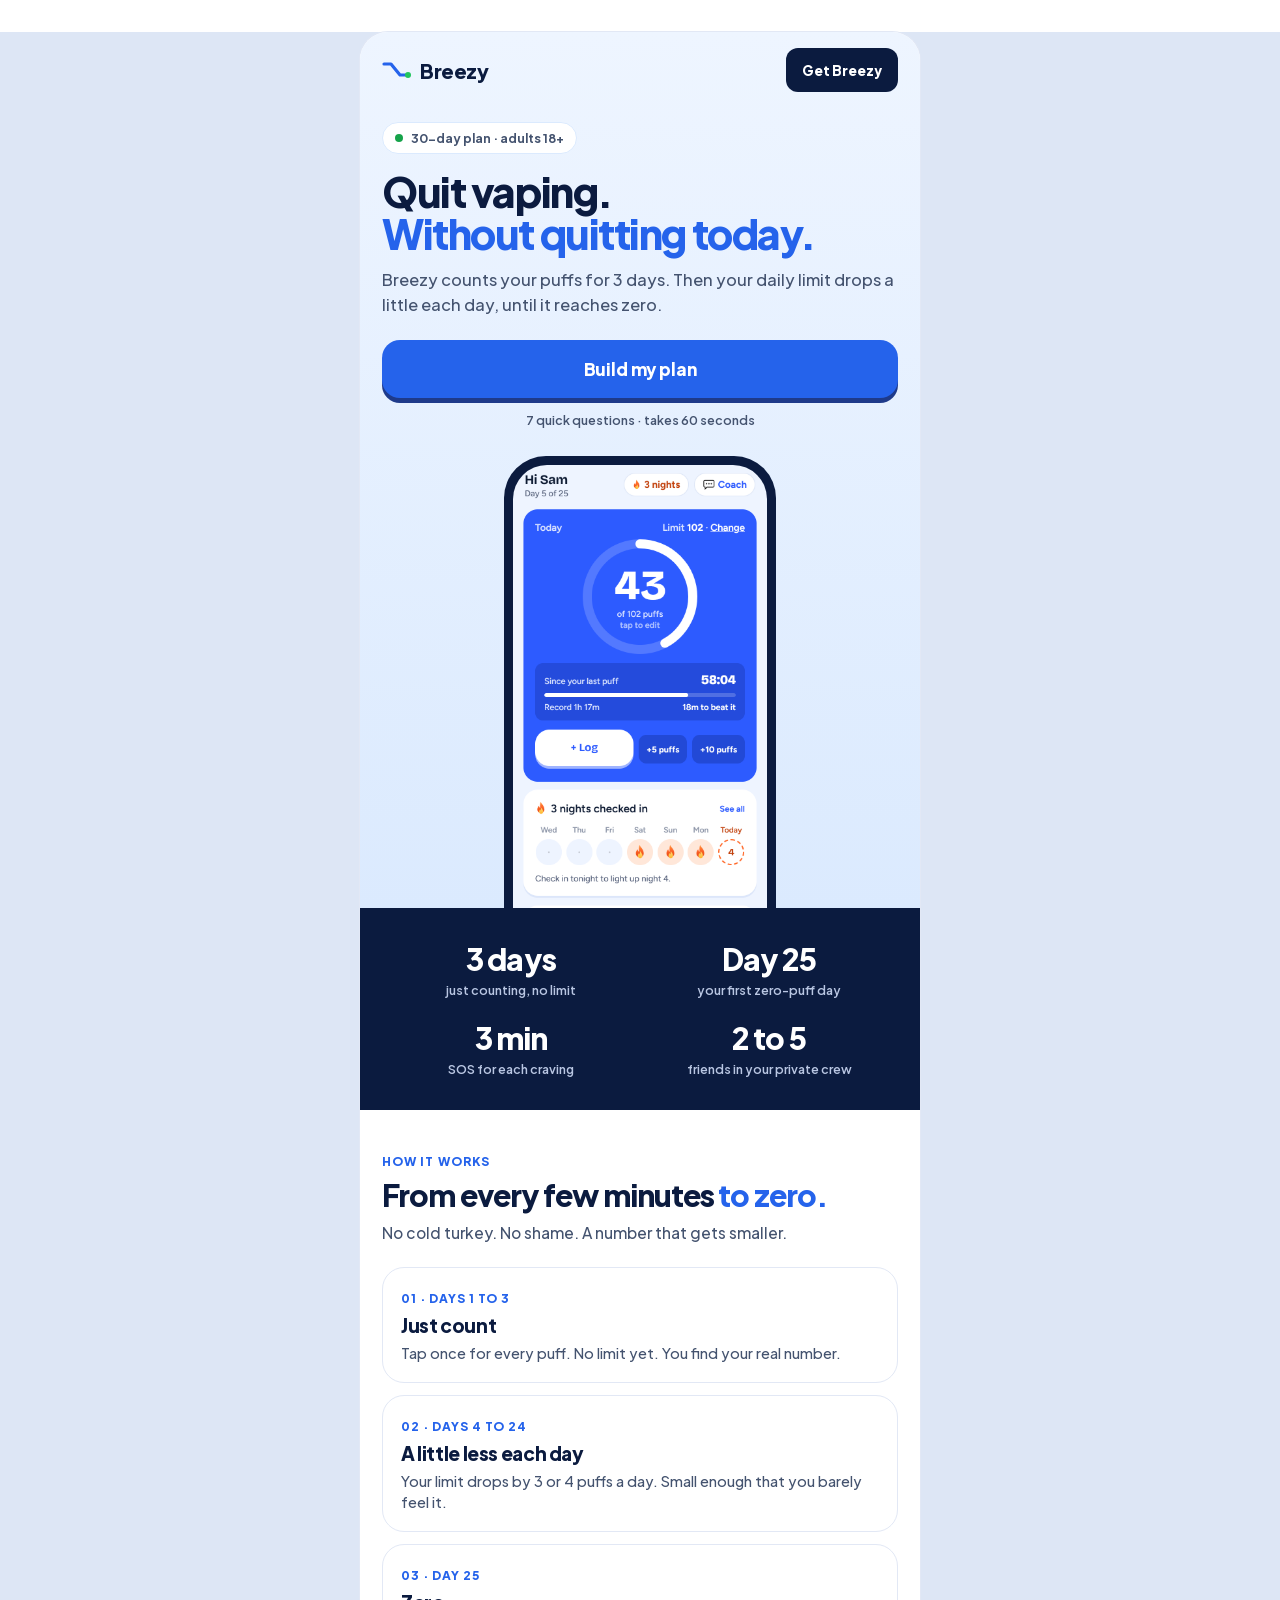
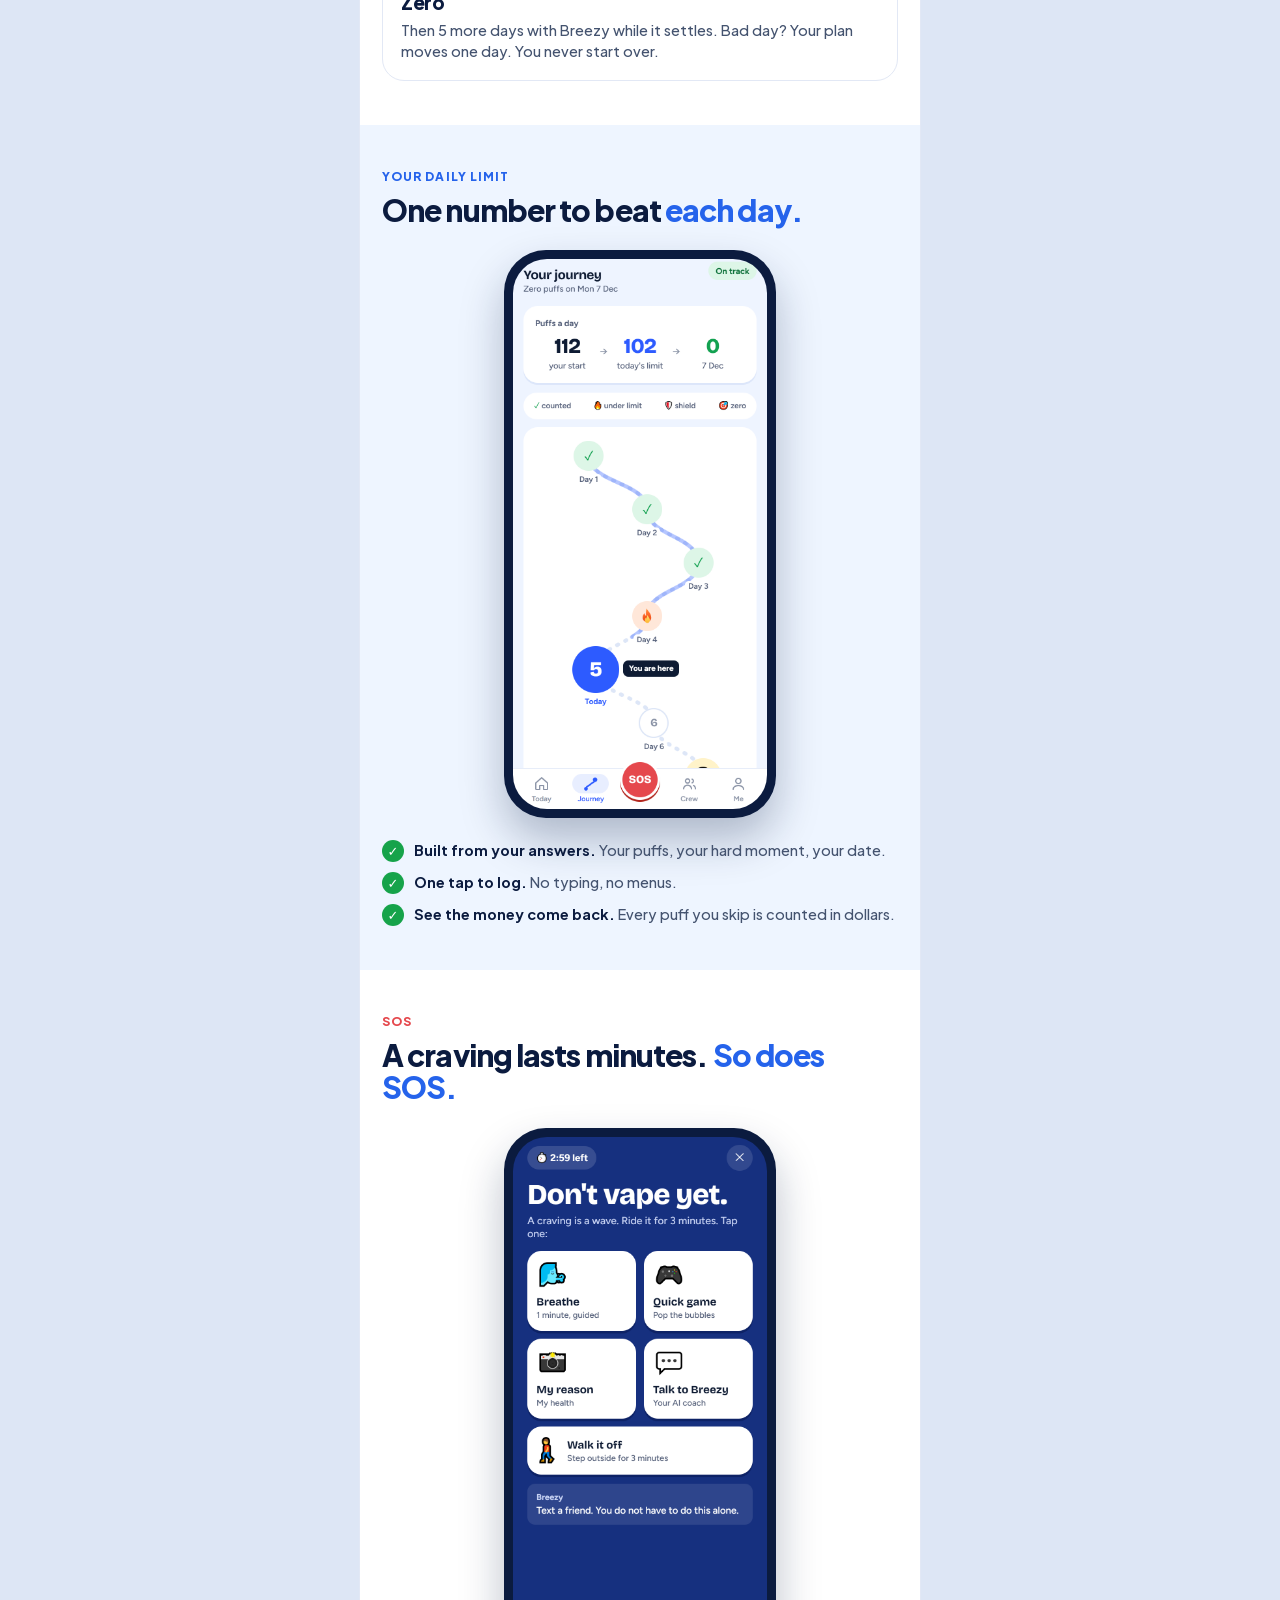
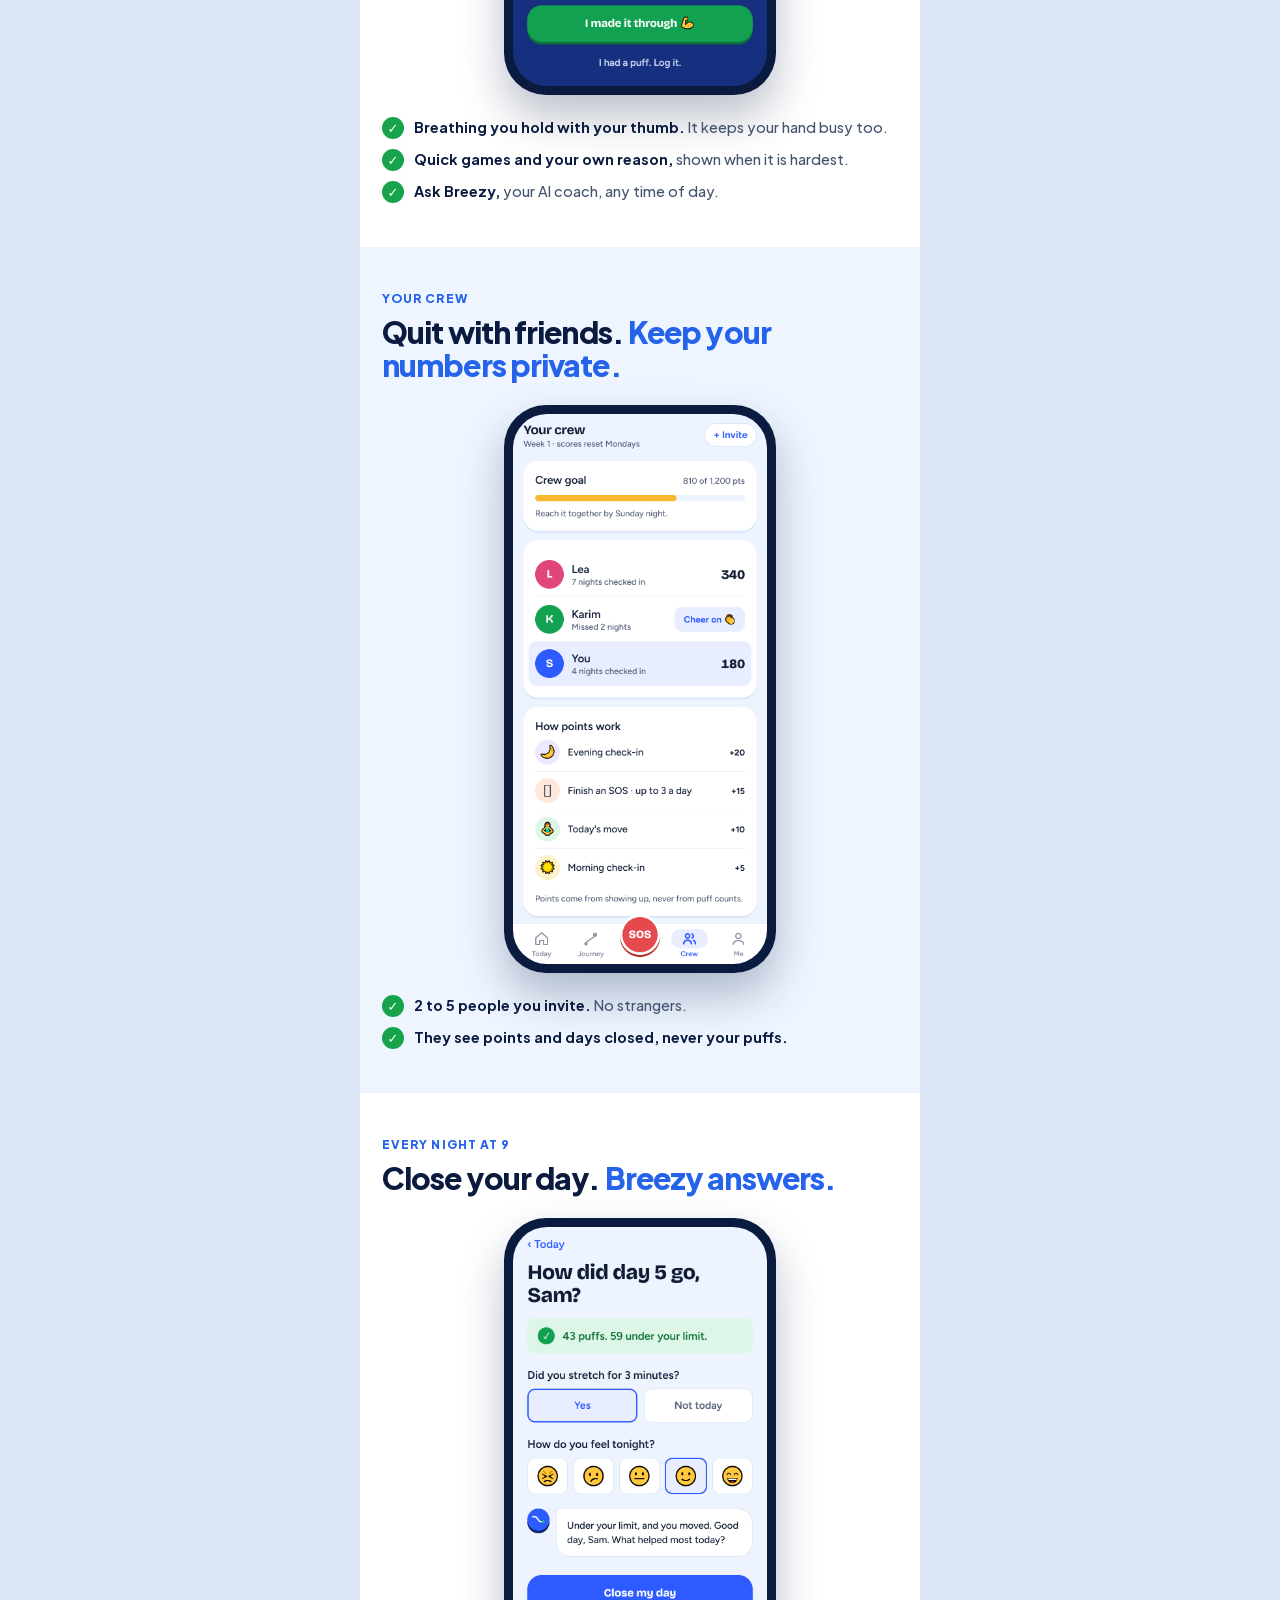
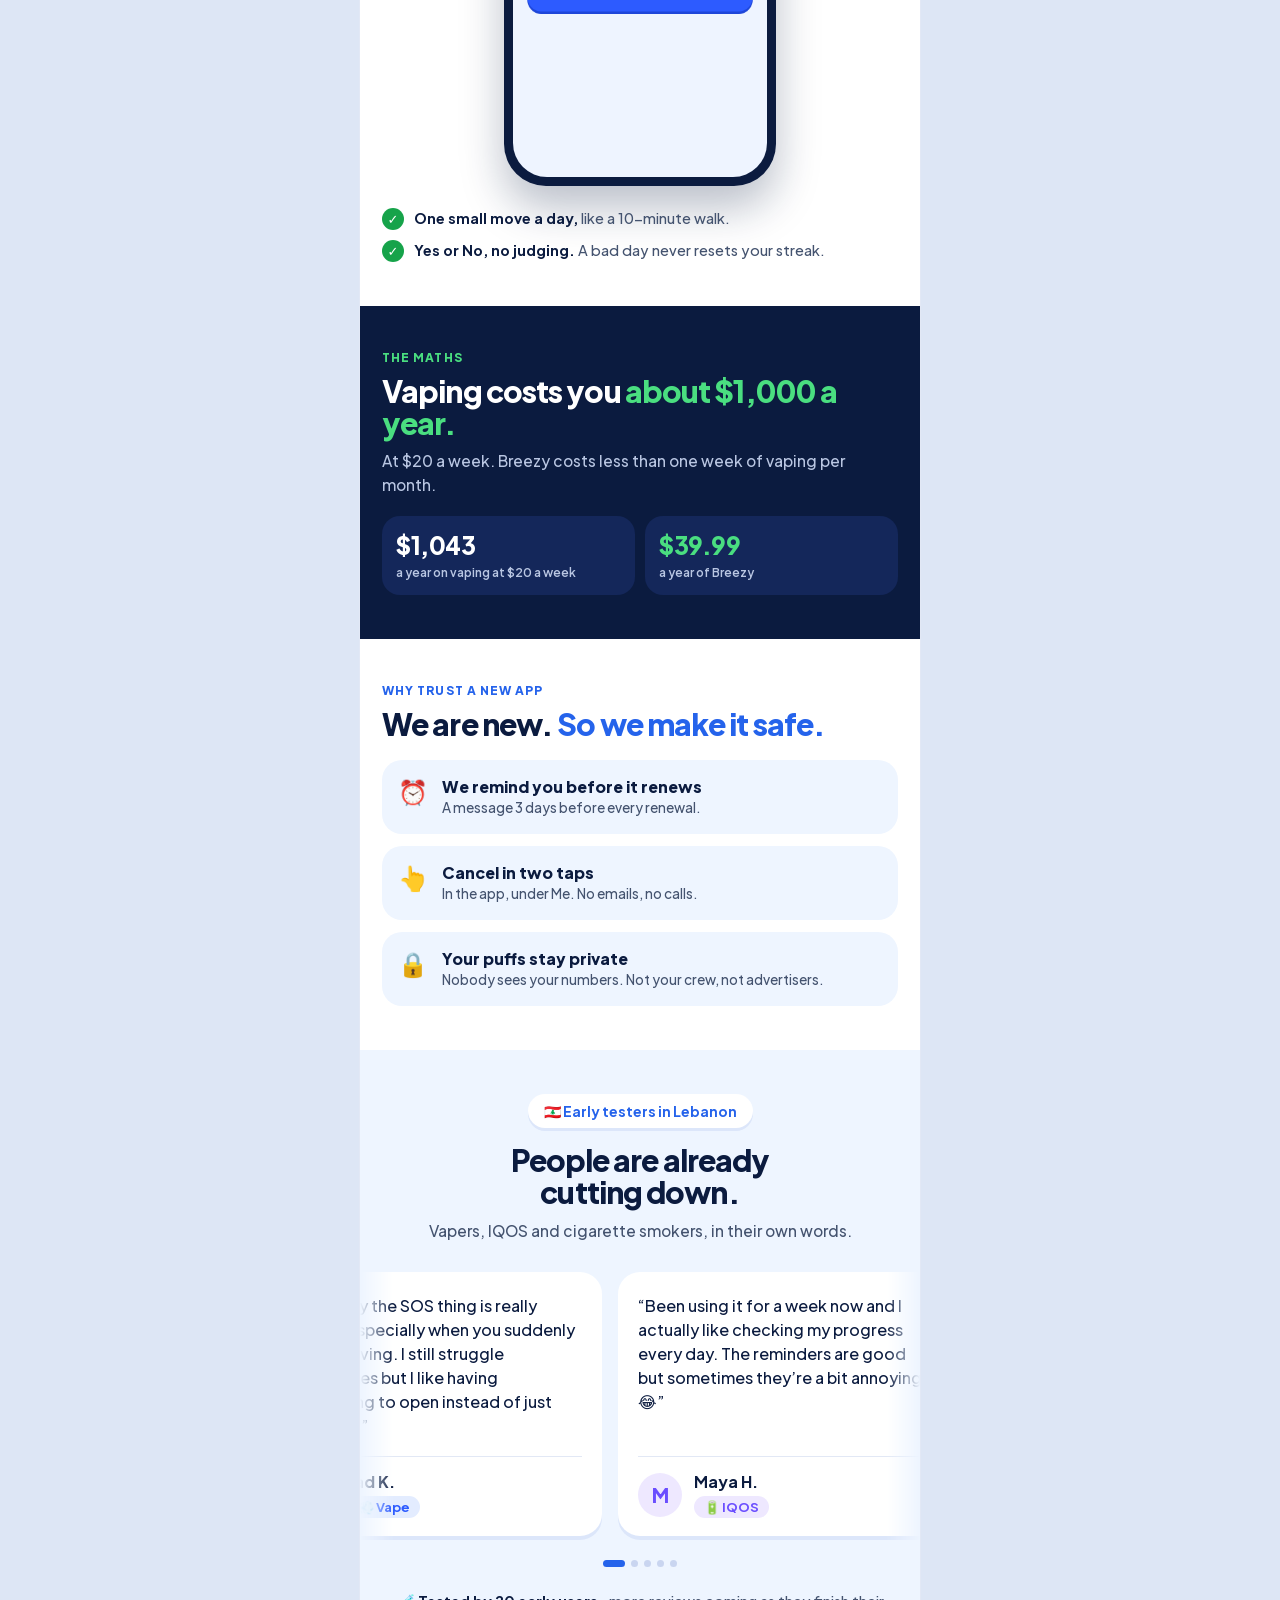
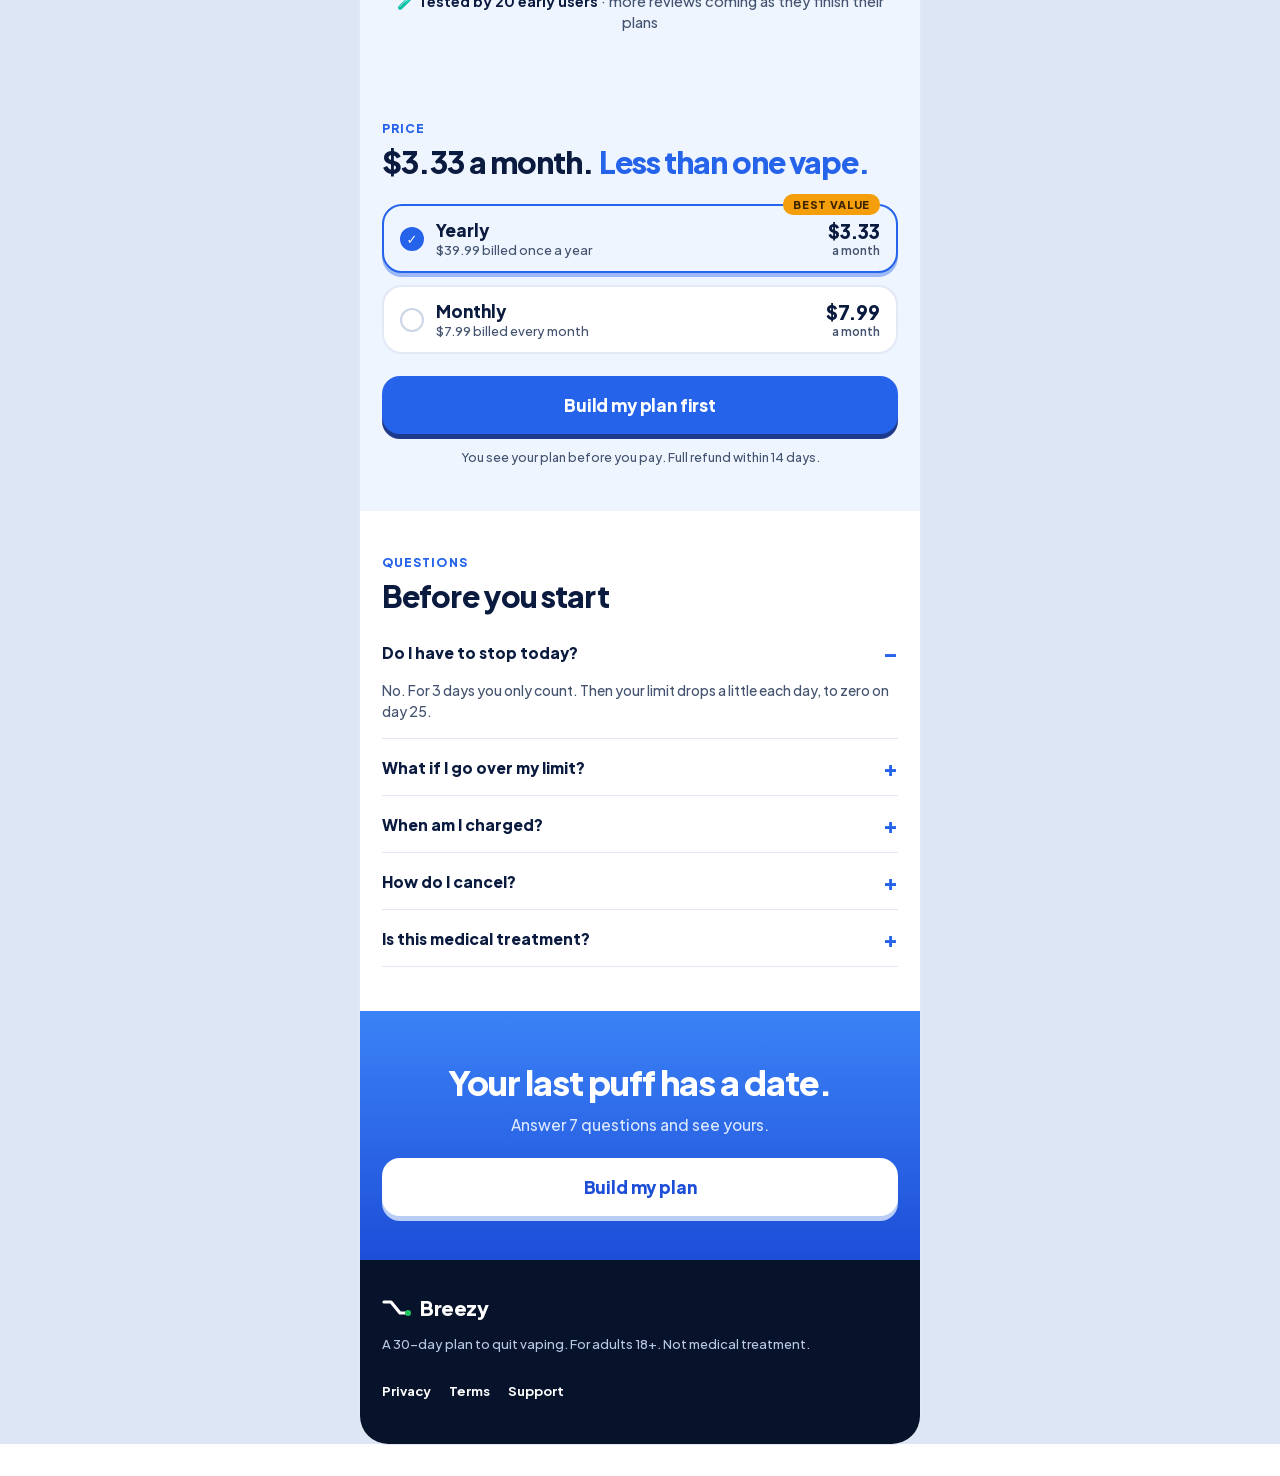
==== commit bbb59d7b: "Publish website and web app" ====
--- a/index.html
+++ b/index.html
@@ -1 +1 @@
-<!DOCTYPE html><html lang="en" class="wYgGkG_variable"><head><meta charSet="utf-8"/><meta name="viewport" content="width=device-width, initial-scale=1"/><link rel="preload" href="/_next/static/media/d8aeca813a9ab546-s.p.18rizl4rsrl42.woff2" as="font" crossorigin="" type="font/woff2"/><link rel="preload" href="/shots/home.png" as="image"/><link rel="preload" href="/shots/plan.png" as="image"/><link rel="preload" href="/shots/sos.png" as="image"/><link rel="preload" href="/shots/crew.png" as="image"/><link rel="preload" href="/shots/close.png" as="image"/><link rel="stylesheet" href="/_next/static/chunks/0zrpe272ggdig.css" data-precedence="next"/><link rel="preload" as="script" fetchPriority="low" href="/_next/static/chunks/3wkt3-74el481.js"/><script src="/_next/static/chunks/2vw_0jx23q-ec.js" async=""></script><script src="/_next/static/chunks/3-p-1ko4bi9kf.js" async=""></script><script src="/_next/static/chunks/346v_5fvsemiy.js" async=""></script><script src="/_next/static/chunks/turbopack-2u1d16houkiyo.js" async=""></script><script src="/_next/static/chunks/02wzmny-ye9dv.js" async=""></script><script src="/_next/static/chunks/1ellbqq0h6mja.js" async=""></script><meta name="theme-color" content="#EEF5FF"/><title>Breezy: a 30-day plan to quit vaping</title><meta name="description" content="A daily limit that drops to zero, SOS for every craving, and a private crew with your friends. For adults 18+."/><link rel="manifest" href="/manifest.webmanifest"/><meta name="mobile-web-app-capable" content="yes"/><meta name="apple-mobile-web-app-title" content="Breezy"/><meta name="apple-mobile-web-app-status-bar-style" content="default"/><meta property="og:title" content="Breezy: a 30-day plan to quit vaping"/><meta property="og:description" content="A daily limit that drops to zero, SOS for every craving, and a private crew with your friends. For adults 18+."/><meta property="og:type" content="website"/><meta name="twitter:card" content="summary"/><meta name="twitter:title" content="Breezy: a 30-day plan to quit vaping"/><meta name="twitter:description" content="A daily limit that drops to zero, SOS for every craving, and a private crew with your friends. For adults 18+."/><link rel="icon" href="/favicon.ico" sizes="48x48"/><link rel="icon" href="/icon-192.png" sizes="192x192" type="image/png"/><link rel="apple-touch-icon" href="/apple-touch-icon.png"/><meta name="next-size-adjust" content=""/><script src="/_next/static/chunks/0cz1d0mv5g_q7.js" noModule=""></script></head><body><div hidden=""><!--$--><!--/$--></div><main class="site"><section class="hero"><nav class="nav"><div class="logo"><svg width="30" height="20" viewBox="0 0 30 20" fill="none" aria-hidden="true"><path d="M2 4h7l9 11h6" stroke="#2563EB" stroke-width="3.2" stroke-linecap="round" stroke-linejoin="round"></path><circle cx="26" cy="15" r="3" fill="#22C55E"></circle></svg>Breezy</div><a class="get" href="/app/">Get Breezy</a></nav><div class="in"><div class="newb"><i></i>30-day plan · adults 18+</div><h1>Quit vaping.<br/><span>Without quitting today.</span></h1><p class="l">Breezy counts your puffs for 3 days. Then your daily limit drops a little each day, until it reaches zero.</p><a class="btn btn-p" href="/app/">Build my plan</a><div class="micro">7 quick questions · takes 60 seconds</div></div><div class="ph crop"><img src="/shots/home.png" alt="Breezy&#x27;s Home screen: puffs today against today&#x27;s limit" width="254" height="550"/></div></section><section class="strip"><div><b>3 days</b><span>just counting, no limit</span></div><div><b>Day 25</b><span>your first zero-puff day</span></div><div><b>3 min</b><span>SOS for each craving</span></div><div><b>2 to 5</b><span>friends in your private crew</span></div></section><section><div class="eyebrow">How it works</div><h2>From every few minutes <span>to zero.</span></h2><p class="lead">No cold turkey. No shame. A number that gets smaller.</p><div class="how"><div class="c"><i>01 · DAYS 1 TO 3</i><b>Just count</b><p>Tap once for every puff. No limit yet. You find your real number.</p></div><div class="c"><i>02 · DAYS 4 TO 24</i><b>A little less each day</b><p>Your limit drops by 3 or 4 puffs a day. Small enough that you barely feel it.</p></div><div class="c"><i>03 · DAY 25</i><b>Zero</b><p>Then 5 more days with Breezy while it settles. Bad day? Your plan moves one day. You never start over.</p></div></div></section><section class="feat"><div class="eyebrow">Your daily limit</div><h2>One number to beat <span>each day.</span></h2><div class="ph"><img src="/shots/plan.png" alt="The Plan screen: the daily limit falling to zero" width="254" height="550"/></div><div class="cks"><div><span class="chk" aria-hidden="true">✓</span><span><b>Built from your answers.</b> Your puffs, your hard moment, your date.</span></div><div><span class="chk" aria-hidden="true">✓</span><span><b>One tap to log.</b> No typing, no menus.</span></div><div><span class="chk" aria-hidden="true">✓</span><span><b>See the money come back.</b> Every puff you skip is counted in dollars.</span></div></div></section><section class="feat w"><div class="eyebrow red">SOS</div><h2>A craving lasts minutes. <span>So does SOS.</span></h2><div class="ph"><img src="/shots/sos.png" alt="The SOS screen: a breathing circle and the 3-minute wave" width="254" height="550"/></div><div class="cks"><div><span class="chk" aria-hidden="true">✓</span><span><b>Breathing you hold with your thumb.</b> It keeps your hand busy too.</span></div><div><span class="chk" aria-hidden="true">✓</span><span><b>Quick games and your own reason,</b> shown when it is hardest.</span></div><div><span class="chk" aria-hidden="true">✓</span><span><b>Ask Breezy,</b> your AI coach, any time of day.</span></div></div></section><section class="feat"><div class="eyebrow">Your crew</div><h2>Quit with friends. <span>Keep your numbers private.</span></h2><div class="ph"><img src="/shots/crew.png" alt="The crew table: points and days closed, no puff numbers" width="254" height="550"/></div><div class="cks"><div><span class="chk" aria-hidden="true">✓</span><span><b>2 to 5 people you invite.</b> No strangers.</span></div><div><span class="chk" aria-hidden="true">✓</span><span><b>They see points and days closed, never your puffs.</b></span></div></div></section><section class="feat w"><div class="eyebrow">Every night at 9</div><h2>Close your day. <span>Breezy answers.</span></h2><div class="ph"><img src="/shots/close.png" alt="Close your day: the result, the move, a mood and the coach&#x27;s reply" width="254" height="550"/></div><div class="cks"><div><span class="chk" aria-hidden="true">✓</span><span><b>One small move a day,</b> like a 10-minute walk.</span></div><div><span class="chk" aria-hidden="true">✓</span><span><b>Yes or No, no judging.</b> A bad day never resets your streak.</span></div></div></section><section class="money"><div class="eyebrow green">The maths</div><h2>Vaping costs you <span>about $1,000 a year.</span></h2><p class="lead">At $20 a week. Breezy costs less than one week of vaping per month.</p><div class="mrow"><div><b>$<!-- -->1,043</b><span>a year on vaping at $20 a week</span></div><div class="g"><b>$<!-- -->39.99</b><span>a year of Breezy</span></div></div></section><section><div class="eyebrow">Why trust a new app</div><h2>We are new. <span>So we make it safe.</span></h2><div class="promise"><div class="c"><span class="e" aria-hidden="true">⏰</span><div><b>We remind you before you pay</b><p>You get a message on day 5 of your free week.</p></div></div><div class="c"><span class="e" aria-hidden="true">👆</span><div><b>Cancel in two taps</b><p>In the app, under Me. No emails, no calls.</p></div></div><div class="c"><span class="e" aria-hidden="true">🔒</span><div><b>Your puffs stay private</b><p>Nobody sees your numbers. Not your crew, not advertisers.</p></div></div></div></section><section class="price"><div class="eyebrow">Price</div><h2>Try all of it <span>free for 7 days.</span></h2><div class="plan sel"><span class="badge">BEST VALUE</span><div class="radio">✓</div><div><div class="n">Yearly</div><div class="d">7 days free, then $<!-- -->39.99<!-- --> a year</div></div><div class="p">$<!-- -->3.33<small>a month</small></div></div><div class="plan"><div class="radio"></div><div><div class="n">Monthly</div><div class="d">Billed every month, no free week</div></div><div class="p">$<!-- -->7.99<small>a month</small></div></div><a class="btn btn-p" href="/app/" style="margin-top:22px">Build my plan first</a><div class="legal">You see your plan before you see any payment screen.</div></section><section class="faq"><div class="eyebrow">Questions</div><h2>Before you start</h2><div class="faq-list"><div class="q1"><button type="button" aria-expanded="true"><span>Do I have to stop today?</span><i aria-hidden="true">–</i></button><p>No. For 3 days you only count. Then your limit drops a little each day, to zero on day 25.</p></div><div class="q1"><button type="button" aria-expanded="false"><span>What if I go over my limit?</span><i aria-hidden="true">+</i></button></div><div class="q1"><button type="button" aria-expanded="false"><span>When am I charged?</span><i aria-hidden="true">+</i></button></div><div class="q1"><button type="button" aria-expanded="false"><span>How do I cancel?</span><i aria-hidden="true">+</i></button></div><div class="q1"><button type="button" aria-expanded="false"><span>Is this medical treatment?</span><i aria-hidden="true">+</i></button></div></div></section><section class="final"><h2>Your last puff has a date.</h2><p>Answer 7 questions and see yours.</p><a class="btn btn-w" href="/app/">Build my plan</a></section><footer class="foot"><div class="logo" style="color:#fff"><svg width="30" height="20" viewBox="0 0 30 20" fill="none" aria-hidden="true"><path d="M2 4h7l9 11h6" stroke="#FFFFFF" stroke-width="3.2" stroke-linecap="round" stroke-linejoin="round"></path><circle cx="26" cy="15" r="3" fill="#22C55E"></circle></svg>Breezy</div>A 30-day plan to quit vaping. For adults 18+. Not medical treatment.<div class="lk"><a href="/privacy/">Privacy</a><a href="/terms/">Terms</a><a href="mailto:marwanfattal2010@gmail.com">Support</a></div></footer></main><!--$--><!--/$--><script id="_R_">(globalThis["TURBOPACK"] || (globalThis["TURBOPACK"] = [])).push({"otherChunks":["static/chunks/3wkt3-74el481.js","static/chunks/2vw_0jx23q-ec.js","static/chunks/3-p-1ko4bi9kf.js","static/chunks/346v_5fvsemiy.js"],"runtimeModuleIds":[95506]});</script><script src="/_next/static/chunks/3wkt3-74el481.js" async=""></script><script>(self.__next_f=self.__next_f||[]).push([0])</script><script>self.__next_f.push([1,"1:\"$Sreact.fragment\"\n2:\"/_next/static/chunks/02wzmny-ye9dv.js\"\n3:I[88287,[\"$2\"],\"default\"]\n4:I[74895,[\"$2\"],\"default\"]\n12:\"ViewportBoundary\"\n13:I[51858,[\"$2\"],\"$12\"]\n15:\"MetadataBoundary\"\n16:I[51858,[\"$2\"],\"$15\"]\n17:\"$Sreact.suspense\"\n19:I[52576,[\"$2\"],\"default\",1]\n:HL[\"/_next/static/chunks/0zrpe272ggdig.css\",\"style\"]\n:HL[\"/_next/static/media/d8aeca813a9ab546-s.p.18rizl4rsrl42.woff2\",\"font\",{\"crossOrigin\":\"\",\"type\":\"font/woff2\"}]\n:HL[\"/shots/home.png\",\"image\"]\n5:[[\"children\",{\"s\":\"__PAGE__\",\"h\":512,\"d\":{\"r\":[\"$\",\"$1\",\"c\",{\"children\":[[\"$\",\"main\",null,{\"className\":\"site\",\"children\":[[\"$\",\"section\",null,{\"className\":\"hero\",\"children\":[[\"$\",\"nav\",null,{\"className\":\"nav\",\"children\":[[\"$\",\"div\",null,{\"className\":\"logo\",\"style\":\"$undefined\",\"children\":[[\"$\",\"svg\",null,{\"width\":\"30\",\"height\":\"20\",\"viewBox\":\"0 0 30 20\",\"fill\":\"none\",\"aria-hidden\":\"true\",\"children\":[[\"$\",\"path\",null,{\"d\":\"M2 4h7l9 11h6\",\"stroke\":\"#2563EB\",\"strokeWidth\":\"3.2\",\"strokeLinecap\":\"round\",\"strokeLinejoin\":\"round\"}],[\"$\",\"circle\",null,{\"cx\":\"26\",\"cy\":\"15\",\"r\":\"3\",\"fill\":\"#22C55E\"}]]}],\"Breezy\"]}],[\"$\",\"a\",null,{\"className\":\"get\",\"href\":\"/app/\",\"children\":\"Get Breezy\"}]]}],[\"$\",\"div\",null,{\"className\":\"in\",\"children\":[[\"$\",\"div\",null,{\"className\":\"newb\",\"children\":[[\"$\",\"i\",null,{}],\"30-day plan · adults 18+\"]}],[\"$\",\"h1\",null,{\"children\":[\"Quit vaping.\",[\"$\",\"br\",null,{}],[\"$\",\"span\",null,{\"children\":\"Without quitting today.\"}]]}],[\"$\",\"p\",null,{\"className\":\"l\",\"children\":\"Breezy counts your puffs for 3 days. Then your daily limit drops a little each day, until it reaches zero.\"}],[\"$\",\"a\",null,{\"className\":\"btn btn-p\",\"href\":\"/app/\",\"children\":\"Build my plan\"}],[\"$\",\"div\",null,{\"className\":\"micro\",\"children\":\"7 quick questions · takes 60 seconds\"}]]}],[\"$\",\"div\",null,{\"className\":\"ph crop\",\"children\":[\"$\",\"img\",null,{\"src\":\"/shots/home.png\",\"alt\":\"Breezy's Home screen: puffs today against today's limit\",\"width\":254,\"height\":550}]}]]}],[\"$\",\"section\",null,{\"className\":\"strip\",\"children\":[[\"$\",\"div\",null,{\"children\":[[\"$\",\"b\",null,{\"children\":\"3 days\"}],[\"$\",\"span\",null,{\"children\":\"just counting, no limit\"}]]}],[\"$\",\"div\",null,{\"children\":[[\"$\",\"b\",null,{\"children\":\"Day 25\"}],[\"$\",\"span\",null,{\"children\":\"your first zero-puff day\"}]]}],[\"$\",\"div\",null,{\"children\":[[\"$\",\"b\",null,{\"children\":\"3 min\"}],[\"$\",\"span\",null,{\"children\":\"SOS for each craving\"}]]}],[\"$\",\"div\",null,{\"children\":[[\"$\",\"b\",null,{\"children\":\"2 to 5\"}],[\"$\",\"span\",null,{\"children\":\"friends in your private crew\"}]]}]]}],[\"$\",\"section\",null,{\"children\":[[\"$\",\"div\",null,{\"className\":\"eyebrow\",\"children\":\"How it works\"}],[\"$\",\"h2\",null,{\"children\":[\"From every few minutes \",[\"$\",\"span\",null,{\"children\":\"to zero.\"}]]}],[\"$\",\"p\",null,{\"className\":\"lead\",\"children\":\"No cold turkey. No shame. A number that gets smaller.\"}],[\"$\",\"div\",null,{\"className\":\"how\",\"children\":[[\"$\",\"div\",null,{\"className\":\"c\",\"children\":[[\"$\",\"i\",null,{\"children\":\"01 · DAYS 1 TO 3\"}],[\"$\",\"b\",null,{\"children\":\"Just count\"}],[\"$\",\"p\",null,{\"children\":\"Tap once for every puff. No limit yet. You find your real number.\"}]]}],[\"$\",\"div\",null,{\"className\":\"c\",\"children\":[[\"$\",\"i\",null,{\"children\":\"02 · DAYS 4 TO 24\"}],[\"$\",\"b\",null,{\"children\":\"A little less each day\"}],[\"$\",\"p\",null,{\"children\":\"Your limit drops by 3 or 4 puffs a day. Small enough that you barely feel it.\"}]]}],[\"$\",\"div\",null,{\"className\":\"c\",\"children\":[[\"$\",\"i\",null,{\"children\":\"03 · DAY 25\"}],[\"$\",\"b\",null,{\"children\":\"Zero\"}],[\"$\",\"p\",null,{\"children\":\"Then 5 more days with Breezy while it settles. Bad day? Your plan moves one day. You never start over.\"}]]}]]}]]}],\"$L6\",\"$L7\",\"$L8\",\"$L9\",\"$La\",\"$Lb\",null,\"$Lc\",\"$Ld\",\"$Le\",\"$Lf\"]}],[\"$L10\"],\"$L11\"]}],\"p\":false,\"v\":null}}]]\n0:{\"P\":null,\"c\":[\"\",\"\"],\"q\":\"\",\"i\":false,\"t\":{\"t\":{\"s\":\"\",\"h\":528,\"d\":{\"r\":[\"$\",\"$1\",\"c\",{\"children\":[[[\"$\",\"link\",\"0\",{\"rel\":\"stylesheet\",\"href\":\"/_next/static/chunks/0zrpe272ggdig.css\",\"precedence\":\"next\",\"crossOrigin\":\"$undefined\",\"nonce\":\"$undefined\"}],[\"$\",\"script\",\"script-0\",{\"src\":\"/_next/static/chunks/02wzmny-ye9dv.js\",\"async\":true,\"nonce\":\"$undefined\"}]],[\"$\",\"html\",null,{\"lang\":\"en\",\"className\":\"wYgGkG_variable\",\"children\":[\"$\",\"body\",null,{\"children\":[\"$\",\"$L3\",null,{\"parallelRouterKey\":\"children\",\"error\":\"$undefined\",\"errorStyles\":\"$undefined\",\"errorScripts\":\"$undefined\",\"template\":[\"$\",\"$L4\",null,{}],\"templateStyles\":\"$undefined\",\"templateScripts\":\"$undefined\",\"notFound\":[[[\"$\",\"title\",null,{\"children\":\"404: This page could not be found.\"}],[\"$\",\"div\",null,{\"style\":{\"fontFamily\":\"system-ui,\\\"Segoe UI\\\",Roboto,Helvetica,Arial,sans-serif,\\\"Apple Color Emoji\\\",\\\"Segoe UI Emoji\\\"\",\"height\":\"100vh\",\"textAlign\":\"center\",\"display\":\"flex\",\"flexDirection\":\"column\",\"alignItems\":\"center\",\"justifyContent\":\"center\"},\"children\":[\"$\",\"div\",null,{\"children\":[[\"$\",\"style\",null,{\"dangerouslySetInnerHTML\":{\"__html\":\"body{color:#000;background:#fff;margin:0}.next-error-h1{border-right:1px solid rgba(0,0,0,.3)}@media (prefers-color-scheme:dark){body{color:#fff;background:#000}.next-error-h1{border-right:1px solid rgba(255,255,255,.3)}}\"}}],[\"$\",\"h1\",null,{\"className\":\"next-error-h1\",\"style\":{\"display\":\"inline-block\",\"margin\":\"0 20px 0 0\",\"padding\":\"0 23px 0 0\",\"fontSize\":24,\"fontWeight\":500,\"verticalAlign\":\"top\",\"lineHeight\":\"49px\"},\"children\":404}],[\"$\",\"div\",null,{\"style\":{\"display\":\"inline-block\"},\"children\":[\"$\",\"h2\",null,{\"style\":{\"fontSize\":14,\"fontWeight\":400,\"lineHeight\":\"49px\",\"margin\":0},\"children\":\"This page could not be found.\"}]}]]}]}]],[]],\"forbidden\":\"$undefined\",\"unauthorized\":\"$undefined\"}]}]}]]}],\"p\":false,\"v\":null},\"c\":\"$Q5\"},\"h\":{\"r\":[\"$\",\"$1\",\"h\",{\"children\":[null,[\"$\",\"$L13\",null,{\"children\":\"$L14\"}],[\"$\",\"$L16\",null,{\"children\":[[\"$\",\"div\",null,{\"hidden\":true,\"children\":[\"$\",\"$17\",null,{\"name\":\"Next.Metadata\",\"children\":\"$L18\"}]}],null]}],[\"$\",\"meta\",null,{\"name\":\"next-size-adjust\",\"content\":\"\"}]]}],\"p\":false,\"v\":null}},\"m\":\"$undefined\",\"G\":[\"$19\",[[\"$\",\"link\",\"0\",{\"rel\":\"stylesheet\",\"href\":\"/_next/static/chunks/0zrpe272ggdig.css\",\"precedence\":\"next\",\"crossOrigin\":\"$undefined\",\"nonce\":\"$undefined\"}]]],\"S\":true,\"r\":\"$undefined\",\"s\":\"$undefined\",\"a\":\"$undefined\",\"l\":\"$undefined\",\"p\":\"$undefined\",\"d\":\"$undefined\",\"b\":\"yQuvnRS2TvoZnXv5_y3Dm\"}\n1a:\"/_next/static/chunks/1ellbqq0h6mja.js\"\n1b:I[15905,[\"$2\",\"$1a\"],\"Faq\"]\n1c:I[4561,[\"$2\",\"$1a\"],\"\"]\n1d:I[51858,[\"$2\"],\"OutletBoundary\"]\n:HL[\"/shots/plan.png\",\"image\"]\n:HL[\"/shots/sos.png\",\"image\"]\n:HL[\"/shots/crew.png\",\"image\"]\n:HL[\"/shots/close.png\",\"image\"]\n6:[\"$\",\"section\",null,{\"className\":\"feat\",\"children\":[[\"$\",\"div\",null,{\"className\":\"eyebrow\",\"children\":\"Your daily limit\"}],[\"$\",\"h2\",null,{\"children\":[\"One number to beat \",[\"$\",\"span\",null,{\"children\":\"each day.\"}]]}],[\"$\",\"div\",null,{\"className\":\"ph\",\"children\":[\"$\",\"img\",null,{\"src\":\"/shots/plan.png\",\"alt\":\"The Plan screen: the daily limit falling to zero\",\"width\":254,\"height\":550}]}],[\"$\",\"div\",null,{\"className\":\"cks\",\"children\":[[\"$\",\"div\",\"Built from your answers.\",{\"children\":[[\"$\",\"span\",null,{\"className\":\"chk\",\"aria-hidden\":\"true\",\"children\":\"✓\"}],[\"$\",\"span\",null,{\"children\":[[\"$\",\"b\",null,{\"children\":\"Built from your answers.\"}],\" Your puffs, your hard moment, your date.\"]}]]}],[\"$\",\"div\",\"One tap to log.\",{\"children\":[[\"$\",\"span\",null,{\"className\":\"chk\",\"aria-hidden\":\"true\",\"children\":\"✓\"}],[\"$\",\"span\",null,{\"children\":[[\"$\",\"b\",null,{\"children\":\"One tap to log.\"}],\" No typing, no menus.\"]}]]}],[\"$\",\"div\",\"See the money come back.\",{\"children\":[[\"$\",\"span\",null,{\"className\":\"chk\",\"aria-hidden\":\"true\",\"children\":\"✓\"}],[\"$\",\"span\",null,{\"children\":[[\"$\",\"b\",null,{\"children\":\"See the money come back.\"}],\" Every puff you skip is counted in dollars.\"]}]]}]]}]]}]\n7:[\"$\",\"section\",null,{\"className\":\"feat w\",\"children\":[[\"$\",\"div\",null,{\"className\":\"eyebrow red\",\"children\":\"SOS\"}],[\"$\",\"h2\",null,{\"children\":[\"A craving lasts minutes. \",[\"$\",\"span\",null,{\"children\":\"So does SOS.\"}]]}],[\"$\",\"div\",null,{\"className\":\"ph\",\"children\":[\"$\",\"img\",null,{\"src\":\"/shots/sos.png\",\"alt\":\"The SOS screen: a breathing circle and the 3-minute wave\",\"width\":254,\"height\":550}]}],[\"$\",\"div\",null,{\"className\":\"cks\",\"children\":[[\"$\",\"div\",\"Breathing you hold with your thumb.\",{\"children\":[[\"$\",\"span\",null,{\"className\":\"chk\",\"aria-hidden\":\"true\",\"children\":\"✓\"}],[\"$\",\"span\",null,{\"children\":[[\"$\",\"b\",null,{\"children\":\"Breathing you hold with your thumb.\"}],\" It keeps your hand busy too.\"]}]]}],[\"$\",\"div\",\"Quick games and your own reason,\",{\"children\":[[\"$\",\"span\",null,{\"className\":\"chk\",\"aria-hidden\":\"true\",\"children\":\"✓\"}],[\"$\",\"span\",null,{\"children\":[[\"$\",\"b\",null,{\"children\":\"Quick games and your own reason,\"}],\" shown when it is hardest.\"]}]]}],[\"$\",\"div\",\"Ask Breezy,\",{\"children\":[[\"$\",\"span\",null,{\"className\":\"chk\",\"aria-hidden\":\"true\",\"children\":\"✓\"}],[\"$\",\"span\",null,{\"children\":[[\"$\",\"b\",null,{\"children\":\"Ask Breezy,\"}],\" your AI coach, any time of day.\"]}]]}]]}]]}]\n8:[\"$\",\"section\",null,{\"className\":\"feat\",\"children\":[[\"$\",\"div\",null,{\"className\":\"eyebrow\",\"children\":\"Your crew\"}],[\"$\",\"h2\",null,{\"children\":[\"Quit with friends. \",[\"$\",\"span\",null,{\"children\":\"Keep your numbers private.\"}]]}],[\"$\",\"div\",null,{\"className\":\"ph\",\"children\":[\"$\",\"img\",null,{\"src\":\"/shots/crew.png\",\"alt\":\"The crew table: points and days closed, no puff numbers\",\"width\":254,\"height\":550}]}],[\"$\",\"div\",null,{\"className\":\"cks\",\"children\":[[\"$\",\"div\",\"2 to 5 people you invite.\",{\"children\":[[\"$\",\"span\",null,{\"className\":\"chk\",\"aria-hidden\":\"true\",\"children\":\"✓\"}],[\"$\",\"span\",null,{\"children\":[[\"$\",\"b\",null,{\"children\":\"2 to 5 people you invite.\"}],\" No strangers.\"]}]]}],[\"$\",\"div\",\"They see points and days closed, never your puffs.\",{\"children\":[[\"$\",\"span\",null,{\"className\":\"chk\",\"aria-hidden\":\"true\",\"children\":\"✓\"}],[\"$\",\"span\",null,{\"children\":[[\"$\",\"b\",null,{\"children\":\"They see points and days closed, never your puffs.\"}],\"\"]}]]}]]}]]}]\n9:[\"$\",\"section\",null,{\"className\":\"feat w\",\"children\":[[\"$\",\"div\",null,{\"className\":\"eyebrow\",\"children\":\"Every night at 9\"}],[\"$\",\"h2\",null,{\"children\":[\"Close your day. \",[\"$\",\"span\",null,{\"children\":\"Breezy answers.\"}]]}],[\"$\",\"div\",null,{\"className\":\"ph\",\"children\":[\"$\",\"img\",null,{\"src\":\"/shots/close.png\",\"alt\":\"Close your day: the result, the move, a mood and the coach's reply\",\"width\":254,\"height\":550}]}],[\"$\",\"div\",null,{\"className\":\"cks\",\"children\":[[\"$\",\"div\",\"One small move a day,\",{\"children\":[[\"$\",\"span\",null,{\"className\":\"chk\",\"aria-hidden\":\"true\",\"children\":\"✓\"}],[\"$\",\"span\",null,{\"children\":[[\"$\",\"b\",null,{\"children\":\"One small move a day,\"}],\" like a 10-minute walk.\"]}]]}],[\"$\",\"div\",\"Yes or No, no judging.\",{\"children\":[[\"$\",\"span\",null,{\"className\":\"chk\",\"aria-hidden\":\"true\",\"children\":\"✓\"}],[\"$\",\"span\",null,{\"children\":[[\"$\",\"b\",null,{\"children\":\"Yes or No, no judging.\"}],\" A bad day never resets your streak.\"]}]]}]]}]]}]\na:[\"$\",\"section\",null,{\"className\":\"money\",\"children\":[[\"$\",\"div\",null,{\"className\":\"eyebrow green\",\"children\":\"The maths\"}],[\"$\",\"h2\",null,{\"children\":[\"Vaping costs you \",[\"$\",\"span\",null,{\"children\":\"about $1,000 a year.\"}]]}],[\"$\",\"p\",null,{\"className\":\"lead\",\"children\":\"At $20 a week. Breezy costs less than one week of vaping per month.\"}],[\"$\",\"div\",null,{\"className\":\"mrow\",\"children\":[[\"$\",\"div\",null,{\"children\":[[\"$\",\"b\",null,{\"children\":[\"$$\",\"1,043\"]}],[\"$\",\"span\",null,{\"children\":\"a year on vaping at $20 a week\"}]]}],[\"$\",\"div\",null,{\"className\":\"g\",\"children\":[[\"$\",\"b\",null,{\"children\":[\"$$\",39.99]}],[\"$\",\"span\",null,{\"children\":\"a year of Breezy\"}]]}]]}]]}]\nb:[\"$\",\"section\",null,{\"children\":[[\"$\",\"div\",null,{\"className\":\"eyebrow\",\"children\":\"Why trust a new app\"}],[\"$\",\"h2\",null,{\"children\":[\"We are new. \",[\"$\",\"span\",null,{\"children\":\"So we make it safe.\"}]]}],[\"$\",\"div\",null,{\"className\":\"promise\",\"children\":[[\"$\",\"div\",null,{\"className\":\"c\",\"children\":[[\"$\",\"span\",null,{\"className\":\"e\",\"aria-hidden\":\"true\",\"children\":\"⏰\"}],[\"$\",\"div\",null,{\"children\":[[\"$\",\"b\",null,{\"children\":\"We remind you before you pay\"}],[\"$\",\"p\",null,{\"children\":\"You get a message on day 5 of your free week.\"}]]}]]}],[\"$\",\"div\",null,{\"className\":\"c\",\"children\":[[\"$\",\"span\",null,{\"className\":\"e\",\"aria-hidden\":\"true\",\"children\":\"👆\"}],[\"$\",\"div\",null,{\"children\":[[\"$\",\"b\",null,{\"children\":\"Cancel in two taps\"}],[\"$\",\"p\",null,{\"children\":\"In the app, under Me. No emails, no calls.\"}]]}]]}],[\"$\",\"div\",null,{\"className\":\"c\",\"children\":[[\"$\",\"span\",null,{\"className\":\"e\",\"aria-hidden\":\"true\",\"children\":\"🔒\"}],[\"$\",\"div\",null,{\"children\":[[\"$\",\"b\",null,{\"children\":\"Your puffs stay private\"}],[\"$\",\"p\",null,{\"children\":\"Nobody sees your numbers. Not your crew, not advertisers.\"}]]}]]}]]}]]}]\nc:[\"$\",\"section\",null,{\"className\":\"price\",\"children\":[[\"$\",\"div\",null,{\"className\":\"eyebrow\",\"children\":\"Price\"}],[\"$\",\"h2\",null,{\"children\":[\"Try all of it \",[\"$\",\"span\",null,{\"children\":\"free for 7 days.\"}]]}],[\"$\",\"div\",null,{\"className\":\"plan sel\",\"children\":[[\"$\",\"span\",null,{\"className\":\"badge\",\"children\":\"BEST VALUE\"}],[\"$\",\"div\",null,{\"className\":\"radio\",\"children\":\"✓\"}],[\"$\",\"div\",null,{\"children\":[[\"$\",\"div\",null,{\"className\":\"n\",\"children\":\"Yearly\"}],[\"$\",\"div\",null,{\"className\":\"d\",\"children\":[\"7 days free, then $\",39.99,\" a year\"]}]]}],[\"$\",\"div\",null,{\"className\":\"p\",\"children\":[\"$$\",\"3.33\",[\"$\",\"small\",null,{\"children\":\"a month\"}]]}]]}],[\"$\",\"div\",null,{\"className\":\"plan\",\"children\":[[\"$\",\"div\",null,{\"className\":\"radio\"}],[\"$\",\"div\",null,{\"children\":[[\"$\",\"div\",null,{\"className\":\"n\",\"children\":\"Monthly\"}],[\"$\",\"div\",null,{\"className\":\"d\",\"children\":\"Billed every month, no free week\"}]]}],[\"$\",\"div\",null,{\"className\":\"p\",\"children\":[\"$$\",7.99,[\"$\",\"small\",null,{\"children\":\"a month\"}]]}]]}],[\"$\",\"a\",null,{\"className\":\"btn btn-p\",\"href\":\"/app/\",\"style\":{\"marginTop\":22},\"children\":\"Build my plan first\"}],[\"$\",\"div\",null,{\"className\":\"legal\",\"children\":\"You see your plan before you see any payment screen.\"}]]}]\nd:[\"$\",\"section\",null,{\"className\":\"faq\",\"children\":[[\"$\",\"div\",null,{\"className\":\"eyebrow\",\"children\":\"Questions\"}],[\"$\",\"h2\",null,{\"children\":\"Before you start\"}],[\"$\",\"$L1b\",null,{\"items\":[{\"q\":\"Do I have to stop today?\",\"a\":\"No. For 3 days you only count. Then your limit drops a little each day, to zero on day 25.\"},{\"q\":\"What if I go over my limit?\",\"a\":\"Nothing resets. Tomorrow keeps the same limit and your plan moves one day. Your streak stays.\"},{\"q\":\"When am I charged?\",\"a\":\"With the yearly plan you get 7 days free. We remind you on day 5. If you stay, the first charge of $39.99 is on day 7. The monthly plan ($7.99) has no free week.\"},{\"q\":\"How do I cancel?\",\"a\":\"In two taps: in the app under Me, or in your phone's subscription settings. No emails, no calls.\"},{\"q\":\"Is this medical treatment?\",\"a\":\"No. Breezy is a self-help plan. For nicotine replacement or medication, talk to a doctor or pharmacist. Breezy works alongside it.\"}]}]]}]\ne:[\"$\",\"section\",null,{\"className\":\"final\",\"children\":[[\"$\",\"h2\",null,{\"children\":\"Your last puff has a date.\"}],[\"$\",\"p\",null,{\"children\":\"Answer 7 questions and see yours.\"}],[\"$\",\"a\",null,{\"className\":\"btn btn-w\",\"href\":\"/app/\",\"children\":\"Build my plan\"}]]}]\nf:[\"$\",\"footer\",null,{\"className\":\"foot\",\"children\":[[\"$\",\"div\",null,{\"className\":\"logo\",\"style\":{\"color\":\"#fff\"},\"children\":[[\"$\",\"svg\",null,{\"width\":\"30\",\"height\":\"20\",\"viewBox\":\"0 0 30 20\",\"fill\":\"none\",\"aria-hidden\":\"true\",\"children\":[[\"$\",\"path\",null,{\"d\":\"M2 4h7l9 11h6\",\"stroke\":\"#FFFFFF\",\"strokeWidth\":\"3.2\",\"strokeLinecap\":\"round\",\"strokeLinejoin\":\"round\"}],[\"$\",\"circle\",null,{\"cx\":\"26\",\"cy\":\"15\",\"r\":\"3\",\"fill\":\"#22C55E\"}]]}],\"Breezy\"]}],\"A 30-day plan to quit vaping. For adults 18+. Not medical treatment.\",[\"$\",\"div\",null,{\"className\":\"lk\",\"children\":[[\"$\",\"$L1c\",null,{\"href\":\"/privacy/\",\"children\":\"Privacy\"}],[\"$\",\"$L1c\",null,{\"href\":\"/terms/\",\"children\":\"Terms\"}],[\"$\",\"a\",null,{\"href\":\"mailto:marwanfattal2010@gmail.com\",\"children\":\"Support\"}]]}]]}]\n10:[\"$\",\"script\",\"script-0\",{\"src\":\"/_next/static/chunks/1ellbqq0h6mja.js\",\"async\":true,\"nonce\":\"$undefined\"}]\n11:[\"$\",\"$L1d\",null,{\"children\":[\"$\",\"$17\",null,{\"name\":\"Next.MetadataOutlet\",\"children\":\"$@1e\"}]}]\n14:[[\"$\",\"meta\",\"0\",{\"charSet\":\"utf-8\"}],[\"$\",\"meta\",\"1\",{\"name\":\"viewport\",\"content\":\"width=device-width, initial-scale=1\"}],[\"$\",\"meta\",\"2\",{\"name\":\"theme-color\",\"content\":\"#EEF5FF\"}]]\n1f:I[49310,[\"$2\"],\"IconMark\"]\n18:[[\"$\",\"title\",\"0\",{\"children\":\"Breezy: a 30-day plan to quit vaping\"}],[\"$\",\"meta\",\"1\",{\"name\":\"description\",\"content\":\"A daily limit that drops to zero, SOS for every craving, and a private crew with your friends. For adults 18+.\"}],[\"$\",\"link\",\"2\",{\"rel\":\"manifest\",\"href\":\"/manifest.webmanifest\",\"crossOrigin\":\"$undefined\"}],[\"$\",\"meta\",\"3\",{\"name\":\"mobile-web-app-capable\",\"content\":\"yes\"}],[\"$\",\"meta\",\"4\",{\"name\":\"apple-mobile-web-app-title\",\"content\":\"Breezy\"}],[\"$\",\"meta\",\"5\",{\"name\":\"apple-mobile-web-app-status-bar-style\",\"content\":\"default\"}],[\"$\",\"meta\",\"6\",{\"property\":\"og:title\",\"content\":\"Breezy: a 30-day plan to quit vaping\"}],[\"$\",\"meta\",\"7\",{\"property\":\"og:description\",\"content\":\"A daily limit that drops to zero, SOS for every craving, and a private crew with your friends. For adults 18+.\"}],[\"$\",\"meta\",\"8\",{\"property\":\"og:type\",\"content\":\"website\"}],[\"$\",\"meta\",\"9\",{\"name\":\"twitter:card\",\"content\":\"summary\"}],[\"$\",\"meta\",\"10\",{\"name\":\"twitter:title\",\"content\":\"Breezy: a 30-day plan to quit vaping\"}],[\"$\",\"meta\",\"11\",{\"name\":\"twitter:description\",\"content\":\"A daily limit that drops to zero, SOS for every craving, and a private crew with your friends. For adults 18+.\"}],[\"$\",\"link\",\"12\",{\"rel\":\"icon\",\"href\":\"/favicon.ico\",\"sizes\":\"48x48\"}],[\"$\",\"link\",\"13\",{\"rel\":\"icon\",\"href\":\"/icon-192.png\",\"sizes\":\"192x192\",\"type\":\"image/png\"}],[\"$\",\"link\",\"14\",{\"rel\":\"apple-touch-icon\",\"href\":\"/apple-touch-icon.png\"}],[\"$\",\"$L1f\",\"15\",{}]]\n1e:null\n"])</script></body></html>+<!DOCTYPE html><html lang="en" class="wYgGkG_variable"><head><meta charSet="utf-8"/><meta name="viewport" content="width=device-width, initial-scale=1"/><link rel="preload" href="/_next/static/media/d8aeca813a9ab546-s.p.18rizl4rsrl42.woff2" as="font" crossorigin="" type="font/woff2"/><link rel="preload" href="/shots/home.png" as="image"/><link rel="preload" href="/shots/plan.png" as="image"/><link rel="preload" href="/shots/sos.png" as="image"/><link rel="preload" href="/shots/crew.png" as="image"/><link rel="preload" href="/shots/close.png" as="image"/><link rel="stylesheet" href="/_next/static/chunks/161_175_q_i4d.css" data-precedence="next"/><link rel="preload" as="script" fetchPriority="low" href="/_next/static/chunks/3wkt3-74el481.js"/><script src="/_next/static/chunks/2vw_0jx23q-ec.js" async=""></script><script src="/_next/static/chunks/3-p-1ko4bi9kf.js" async=""></script><script src="/_next/static/chunks/346v_5fvsemiy.js" async=""></script><script src="/_next/static/chunks/turbopack-2u1d16houkiyo.js" async=""></script><script src="/_next/static/chunks/02wzmny-ye9dv.js" async=""></script><script src="/_next/static/chunks/0y25y6x8cmoyf.js" async=""></script><meta name="theme-color" content="#EEF5FF"/><title>Breezy: a 30-day plan to quit vaping</title><meta name="description" content="A daily limit that drops to zero, SOS for every craving, and a private crew with your friends. For adults 18+."/><link rel="manifest" href="/manifest.webmanifest"/><meta name="mobile-web-app-capable" content="yes"/><meta name="apple-mobile-web-app-title" content="Breezy"/><meta name="apple-mobile-web-app-status-bar-style" content="default"/><meta property="og:title" content="Breezy: a 30-day plan to quit vaping"/><meta property="og:description" content="A daily limit that drops to zero, SOS for every craving, and a private crew with your friends. For adults 18+."/><meta property="og:type" content="website"/><meta name="twitter:card" content="summary"/><meta name="twitter:title" content="Breezy: a 30-day plan to quit vaping"/><meta name="twitter:description" content="A daily limit that drops to zero, SOS for every craving, and a private crew with your friends. For adults 18+."/><link rel="icon" href="/favicon.ico" sizes="48x48"/><link rel="icon" href="/icon-192.png" sizes="192x192" type="image/png"/><link rel="apple-touch-icon" href="/apple-touch-icon.png"/><meta name="next-size-adjust" content=""/><script src="/_next/static/chunks/0cz1d0mv5g_q7.js" noModule=""></script></head><body><div hidden=""><!--$--><!--/$--></div><main class="site"><section class="hero"><nav class="nav"><div class="logo"><svg width="30" height="20" viewBox="0 0 30 20" fill="none" aria-hidden="true"><path d="M2 4h7l9 11h6" stroke="#2563EB" stroke-width="3.2" stroke-linecap="round" stroke-linejoin="round"></path><circle cx="26" cy="15" r="3" fill="#22C55E"></circle></svg>Breezy</div><a class="get" href="/app/">Get Breezy</a></nav><div class="in"><div class="newb"><i></i>30-day plan · adults 18+</div><h1>Quit vaping.<br/><span>Without quitting today.</span></h1><p class="l">Breezy counts your puffs for 3 days. Then your daily limit drops a little each day, until it reaches zero.</p><a class="btn btn-p" href="/app/">Build my plan</a><div class="micro">7 quick questions · takes 60 seconds</div></div><div class="ph crop"><img src="/shots/home.png" alt="Breezy&#x27;s Home screen: puffs today in a ring, the time since your last puff, and today&#x27;s small tasks" width="254" height="550"/></div></section><section class="strip"><div><b>3 days</b><span>just counting, no limit</span></div><div><b>Day 25</b><span>your first zero-puff day</span></div><div><b>3 min</b><span>SOS for each craving</span></div><div><b>2 to 5</b><span>friends in your private crew</span></div></section><section><div class="eyebrow">How it works</div><h2>From every few minutes <span>to zero.</span></h2><p class="lead">No cold turkey. No shame. A number that gets smaller.</p><div class="how"><div class="c"><i>01 · DAYS 1 TO 3</i><b>Just count</b><p>Tap once for every puff. No limit yet. You find your real number.</p></div><div class="c"><i>02 · DAYS 4 TO 24</i><b>A little less each day</b><p>Your limit drops by 3 or 4 puffs a day. Small enough that you barely feel it.</p></div><div class="c"><i>03 · DAY 25</i><b>Zero</b><p>Then 5 more days with Breezy while it settles. Bad day? Your plan moves one day. You never start over.</p></div></div></section><section class="feat"><div class="eyebrow">Your daily limit</div><h2>One number to beat <span>each day.</span></h2><div class="ph"><img src="/shots/plan.png" alt="Your journey: from your start to zero, day by day" width="254" height="550"/></div><div class="cks"><div><span class="chk" aria-hidden="true">✓</span><span><b>Built from your answers.</b> Your puffs, your hard moment, your date.</span></div><div><span class="chk" aria-hidden="true">✓</span><span><b>One tap to log.</b> No typing, no menus.</span></div><div><span class="chk" aria-hidden="true">✓</span><span><b>See the money come back.</b> Every puff you skip is counted in dollars.</span></div></div></section><section class="feat w"><div class="eyebrow red">SOS</div><h2>A craving lasts minutes. <span>So does SOS.</span></h2><div class="ph"><img src="/shots/sos.png" alt="The SOS screen: a 3-minute timer and four quick ways to ride out a craving" width="254" height="550"/></div><div class="cks"><div><span class="chk" aria-hidden="true">✓</span><span><b>Breathing you hold with your thumb.</b> It keeps your hand busy too.</span></div><div><span class="chk" aria-hidden="true">✓</span><span><b>Quick games and your own reason,</b> shown when it is hardest.</span></div><div><span class="chk" aria-hidden="true">✓</span><span><b>Ask Breezy,</b> your AI coach, any time of day.</span></div></div></section><section class="feat"><div class="eyebrow">Your crew</div><h2>Quit with friends. <span>Keep your numbers private.</span></h2><div class="ph"><img src="/shots/crew.png" alt="The crew: a shared goal, points and nights checked in, no puff numbers" width="254" height="550"/></div><div class="cks"><div><span class="chk" aria-hidden="true">✓</span><span><b>2 to 5 people you invite.</b> No strangers.</span></div><div><span class="chk" aria-hidden="true">✓</span><span><b>They see points and days closed, never your puffs.</b></span></div></div></section><section class="feat w"><div class="eyebrow">Every night at 9</div><h2>Close your day. <span>Breezy answers.</span></h2><div class="ph"><img src="/shots/close.png" alt="The evening check-in: the result, the move, a mood and the coach&#x27;s reply" width="254" height="550"/></div><div class="cks"><div><span class="chk" aria-hidden="true">✓</span><span><b>One small move a day,</b> like a 10-minute walk.</span></div><div><span class="chk" aria-hidden="true">✓</span><span><b>Yes or No, no judging.</b> A bad day never resets your streak.</span></div></div></section><section class="money"><div class="eyebrow green">The maths</div><h2>Vaping costs you <span>about $1,000 a year.</span></h2><p class="lead">At $20 a week. Breezy costs less than one week of vaping per month.</p><div class="mrow"><div><b>$<!-- -->1,043</b><span>a year on vaping at $20 a week</span></div><div class="g"><b>$<!-- -->39.99</b><span>a year of Breezy</span></div></div></section><section><div class="eyebrow">Why trust a new app</div><h2>We are new. <span>So we make it safe.</span></h2><div class="promise"><div class="c"><span class="e" aria-hidden="true">⏰</span><div><b>We remind you before it renews</b><p>A message 3 days before every renewal.</p></div></div><div class="c"><span class="e" aria-hidden="true">👆</span><div><b>Cancel in two taps</b><p>In the app, under Me. No emails, no calls.</p></div></div><div class="c"><span class="e" aria-hidden="true">🔒</span><div><b>Your puffs stay private</b><p>Nobody sees your numbers. Not your crew, not advertisers.</p></div></div></div></section><section class="reviews"><div class="kick">🇱🇧 Early testers in Lebanon</div><h2>People are already <br class="wide"/>cutting down.</h2><p class="lead">Vapers, IQOS and cigarette smokers, in their own words.</p><div class="rvmask"><div class="rvtrack" role="region" aria-label="Reviews from early testers" tabindex="0"><figure class="rv"><blockquote class="rv-q">“Honestly the SOS thing is really useful, especially when you suddenly get a craving. I still struggle sometimes but I like having something to open instead of just giving in.”</blockquote><figcaption class="rv-who"><span class="rv-av" style="background:#E3ECFF;color:#2D5BFF" aria-hidden="true">J</span><span><b>Jad K.</b><span class="rv-chip" style="background:#E3ECFF;color:#2D5BFF">💨 Vape</span></span></figcaption></figure><figure class="rv"><blockquote class="rv-q">“Been using it for a week now and I actually like checking my progress every day. The reminders are good but sometimes they’re a bit annoying 😂”</blockquote><figcaption class="rv-who"><span class="rv-av" style="background:#EEE8FF;color:#6B4EFF" aria-hidden="true">M</span><span><b>Maya H.</b><span class="rv-chip" style="background:#EEE8FF;color:#6B4EFF">🔋 IQOS</span></span></figcaption></figure><figure class="rv"><blockquote class="rv-q">“Wallah the streak makes a difference 😂 You see the days adding up and you don’t want to lose your progress. Would be nice to have more achievements though.”</blockquote><figcaption class="rv-who"><span class="rv-av" style="background:#FFE7D9;color:#C2410C" aria-hidden="true">K</span><span><b>Karim F.</b><span class="rv-chip" style="background:#FFE7D9;color:#C2410C">🚬 Cigarettes</span></span></figcaption></figure><figure class="rv"><blockquote class="rv-q">“I like that it’s simple and doesn’t overwhelm you with too much information. Bas I think it needs more daily motivation, especially when you’re having a difficult day.”</blockquote><figcaption class="rv-who"><span class="rv-av" style="background:#DDF6E7;color:#0B7038" aria-hidden="true">L</span><span><b>Lara K.</b><span class="rv-chip" style="background:#E3ECFF;color:#2D5BFF">💨 Vape</span></span></figcaption></figure><figure class="rv"><blockquote class="rv-q">“First few days weren’t easy at all. I liked the SOS feature because it gives you a moment to stop and think. Still working on it but the app is a nice support.”</blockquote><figcaption class="rv-who"><span class="rv-av" style="background:#FFE4EC;color:#C0265B" aria-hidden="true">A</span><span><b>Anthony S.</b><span class="rv-chip" style="background:#FFE4EC;color:#C0265B">🔋 IQOS</span></span></figcaption></figure><figure class="rv" aria-hidden="true"><blockquote class="rv-q">“Honestly the SOS thing is really useful, especially when you suddenly get a craving. I still struggle sometimes but I like having something to open instead of just giving in.”</blockquote><figcaption class="rv-who"><span class="rv-av" style="background:#E3ECFF;color:#2D5BFF" aria-hidden="true">J</span><span><b>Jad K.</b><span class="rv-chip" style="background:#E3ECFF;color:#2D5BFF">💨 Vape</span></span></figcaption></figure><figure class="rv" aria-hidden="true"><blockquote class="rv-q">“Been using it for a week now and I actually like checking my progress every day. The reminders are good but sometimes they’re a bit annoying 😂”</blockquote><figcaption class="rv-who"><span class="rv-av" style="background:#EEE8FF;color:#6B4EFF" aria-hidden="true">M</span><span><b>Maya H.</b><span class="rv-chip" style="background:#EEE8FF;color:#6B4EFF">🔋 IQOS</span></span></figcaption></figure><figure class="rv" aria-hidden="true"><blockquote class="rv-q">“Wallah the streak makes a difference 😂 You see the days adding up and you don’t want to lose your progress. Would be nice to have more achievements though.”</blockquote><figcaption class="rv-who"><span class="rv-av" style="background:#FFE7D9;color:#C2410C" aria-hidden="true">K</span><span><b>Karim F.</b><span class="rv-chip" style="background:#FFE7D9;color:#C2410C">🚬 Cigarettes</span></span></figcaption></figure><figure class="rv" aria-hidden="true"><blockquote class="rv-q">“I like that it’s simple and doesn’t overwhelm you with too much information. Bas I think it needs more daily motivation, especially when you’re having a difficult day.”</blockquote><figcaption class="rv-who"><span class="rv-av" style="background:#DDF6E7;color:#0B7038" aria-hidden="true">L</span><span><b>Lara K.</b><span class="rv-chip" style="background:#E3ECFF;color:#2D5BFF">💨 Vape</span></span></figcaption></figure><figure class="rv" aria-hidden="true"><blockquote class="rv-q">“First few days weren’t easy at all. I liked the SOS feature because it gives you a moment to stop and think. Still working on it but the app is a nice support.”</blockquote><figcaption class="rv-who"><span class="rv-av" style="background:#FFE4EC;color:#C0265B" aria-hidden="true">A</span><span><b>Anthony S.</b><span class="rv-chip" style="background:#FFE4EC;color:#C0265B">🔋 IQOS</span></span></figcaption></figure></div></div><div class="rvdots" aria-hidden="true"><i class="on"></i><i></i><i></i><i></i><i></i></div><div class="rvfoot">🧪 <b>Tested by 20 early users</b> · more reviews coming as they finish their plans</div></section><section class="price"><div class="eyebrow">Price</div><h2>$<!-- -->3.33<!-- --> a month. <span>Less than one vape.</span></h2><div class="plan sel"><span class="badge">BEST VALUE</span><div class="radio">✓</div><div><div class="n">Yearly</div><div class="d">$<!-- -->39.99<!-- --> billed once a year</div></div><div class="p">$<!-- -->3.33<small>a month</small></div></div><div class="plan"><div class="radio"></div><div><div class="n">Monthly</div><div class="d">$<!-- -->7.99<!-- --> billed every month</div></div><div class="p">$<!-- -->7.99<small>a month</small></div></div><a class="btn btn-p" href="/app/" style="margin-top:22px">Build my plan first</a><div class="legal">You see your plan before you pay. Full refund within 14 days.</div></section><section class="faq"><div class="eyebrow">Questions</div><h2>Before you start</h2><div class="faq-list"><div class="q1"><button type="button" aria-expanded="true"><span>Do I have to stop today?</span><i aria-hidden="true">–</i></button><p>No. For 3 days you only count. Then your limit drops a little each day, to zero on day 25.</p></div><div class="q1"><button type="button" aria-expanded="false"><span>What if I go over my limit?</span><i aria-hidden="true">+</i></button></div><div class="q1"><button type="button" aria-expanded="false"><span>When am I charged?</span><i aria-hidden="true">+</i></button></div><div class="q1"><button type="button" aria-expanded="false"><span>How do I cancel?</span><i aria-hidden="true">+</i></button></div><div class="q1"><button type="button" aria-expanded="false"><span>Is this medical treatment?</span><i aria-hidden="true">+</i></button></div></div></section><section class="final"><h2>Your last puff has a date.</h2><p>Answer 7 questions and see yours.</p><a class="btn btn-w" href="/app/">Build my plan</a></section><footer class="foot"><div class="logo" style="color:#fff"><svg width="30" height="20" viewBox="0 0 30 20" fill="none" aria-hidden="true"><path d="M2 4h7l9 11h6" stroke="#FFFFFF" stroke-width="3.2" stroke-linecap="round" stroke-linejoin="round"></path><circle cx="26" cy="15" r="3" fill="#22C55E"></circle></svg>Breezy</div>A 30-day plan to quit vaping. For adults 18+. Not medical treatment.<div class="lk"><a href="/privacy/">Privacy</a><a href="/terms/">Terms</a><a href="mailto:marwanfattal2010@gmail.com">Support</a></div></footer></main><!--$--><!--/$--><script id="_R_">(globalThis["TURBOPACK"] || (globalThis["TURBOPACK"] = [])).push({"otherChunks":["static/chunks/3wkt3-74el481.js","static/chunks/2vw_0jx23q-ec.js","static/chunks/3-p-1ko4bi9kf.js","static/chunks/346v_5fvsemiy.js"],"runtimeModuleIds":[95506]});</script><script src="/_next/static/chunks/3wkt3-74el481.js" async=""></script><script>(self.__next_f=self.__next_f||[]).push([0])</script><script>self.__next_f.push([1,"1:\"$Sreact.fragment\"\n2:\"/_next/static/chunks/02wzmny-ye9dv.js\"\n3:I[88287,[\"$2\"],\"default\"]\n4:I[74895,[\"$2\"],\"default\"]\n13:\"ViewportBoundary\"\n14:I[51858,[\"$2\"],\"$13\"]\n16:\"MetadataBoundary\"\n17:I[51858,[\"$2\"],\"$16\"]\n18:\"$Sreact.suspense\"\n1a:I[52576,[\"$2\"],\"default\",1]\n:HL[\"/_next/static/chunks/161_175_q_i4d.css\",\"style\"]\n:HL[\"/_next/static/media/d8aeca813a9ab546-s.p.18rizl4rsrl42.woff2\",\"font\",{\"crossOrigin\":\"\",\"type\":\"font/woff2\"}]\n:HL[\"/shots/home.png\",\"image\"]\n5:[[\"children\",{\"s\":\"__PAGE__\",\"h\":512,\"d\":{\"r\":[\"$\",\"$1\",\"c\",{\"children\":[[\"$\",\"main\",null,{\"className\":\"site\",\"children\":[[\"$\",\"section\",null,{\"className\":\"hero\",\"children\":[[\"$\",\"nav\",null,{\"className\":\"nav\",\"children\":[[\"$\",\"div\",null,{\"className\":\"logo\",\"style\":\"$undefined\",\"children\":[[\"$\",\"svg\",null,{\"width\":\"30\",\"height\":\"20\",\"viewBox\":\"0 0 30 20\",\"fill\":\"none\",\"aria-hidden\":\"true\",\"children\":[[\"$\",\"path\",null,{\"d\":\"M2 4h7l9 11h6\",\"stroke\":\"#2563EB\",\"strokeWidth\":\"3.2\",\"strokeLinecap\":\"round\",\"strokeLinejoin\":\"round\"}],[\"$\",\"circle\",null,{\"cx\":\"26\",\"cy\":\"15\",\"r\":\"3\",\"fill\":\"#22C55E\"}]]}],\"Breezy\"]}],[\"$\",\"a\",null,{\"className\":\"get\",\"href\":\"/app/\",\"children\":\"Get Breezy\"}]]}],[\"$\",\"div\",null,{\"className\":\"in\",\"children\":[[\"$\",\"div\",null,{\"className\":\"newb\",\"children\":[[\"$\",\"i\",null,{}],\"30-day plan · adults 18+\"]}],[\"$\",\"h1\",null,{\"children\":[\"Quit vaping.\",[\"$\",\"br\",null,{}],[\"$\",\"span\",null,{\"children\":\"Without quitting today.\"}]]}],[\"$\",\"p\",null,{\"className\":\"l\",\"children\":\"Breezy counts your puffs for 3 days. Then your daily limit drops a little each day, until it reaches zero.\"}],[\"$\",\"a\",null,{\"className\":\"btn btn-p\",\"href\":\"/app/\",\"children\":\"Build my plan\"}],[\"$\",\"div\",null,{\"className\":\"micro\",\"children\":\"7 quick questions · takes 60 seconds\"}]]}],[\"$\",\"div\",null,{\"className\":\"ph crop\",\"children\":[\"$\",\"img\",null,{\"src\":\"/shots/home.png\",\"alt\":\"Breezy's Home screen: puffs today in a ring, the time since your last puff, and today's small tasks\",\"width\":254,\"height\":550}]}]]}],[\"$\",\"section\",null,{\"className\":\"strip\",\"children\":[[\"$\",\"div\",null,{\"children\":[[\"$\",\"b\",null,{\"children\":\"3 days\"}],[\"$\",\"span\",null,{\"children\":\"just counting, no limit\"}]]}],[\"$\",\"div\",null,{\"children\":[[\"$\",\"b\",null,{\"children\":\"Day 25\"}],[\"$\",\"span\",null,{\"children\":\"your first zero-puff day\"}]]}],[\"$\",\"div\",null,{\"children\":[[\"$\",\"b\",null,{\"children\":\"3 min\"}],[\"$\",\"span\",null,{\"children\":\"SOS for each craving\"}]]}],[\"$\",\"div\",null,{\"children\":[[\"$\",\"b\",null,{\"children\":\"2 to 5\"}],[\"$\",\"span\",null,{\"children\":\"friends in your private crew\"}]]}]]}],[\"$\",\"section\",null,{\"children\":[[\"$\",\"div\",null,{\"className\":\"eyebrow\",\"children\":\"How it works\"}],[\"$\",\"h2\",null,{\"children\":[\"From every few minutes \",[\"$\",\"span\",null,{\"children\":\"to zero.\"}]]}],[\"$\",\"p\",null,{\"className\":\"lead\",\"children\":\"No cold turkey. No shame. A number that gets smaller.\"}],[\"$\",\"div\",null,{\"className\":\"how\",\"children\":[[\"$\",\"div\",null,{\"className\":\"c\",\"children\":[[\"$\",\"i\",null,{\"children\":\"01 · DAYS 1 TO 3\"}],[\"$\",\"b\",null,{\"children\":\"Just count\"}],[\"$\",\"p\",null,{\"children\":\"Tap once for every puff. No limit yet. You find your real number.\"}]]}],[\"$\",\"div\",null,{\"className\":\"c\",\"children\":[[\"$\",\"i\",null,{\"children\":\"02 · DAYS 4 TO 24\"}],[\"$\",\"b\",null,{\"children\":\"A little less each day\"}],[\"$\",\"p\",null,{\"children\":\"Your limit drops by 3 or 4 puffs a day. Small enough that you barely feel it.\"}]]}],[\"$\",\"div\",null,{\"className\":\"c\",\"children\":[[\"$\",\"i\",null,{\"children\":\"03 · DAY 25\"}],[\"$\",\"b\",null,{\"children\":\"Zero\"}],[\"$\",\"p\",null,{\"children\":\"Then 5 more days with Breezy while it settles. Bad day? Your plan moves one day. You never start over.\"}]]}]]}]]}],\"$L6\",\"$L7\",\"$L8\",\"$L9\",\"$La\",\"$Lb\",\"$Lc\",\"$Ld\",\"$Le\",\"$Lf\",\"$L10\"]}],[\"$L11\"],\"$L12\"]}],\"p\":false,\"v\":null}}]]\n0:{\"P\":null,\"c\":[\"\",\"\"],\"q\":\"\",\"i\":false,\"t\":{\"t\":{\"s\":\"\",\"h\":528,\"d\":{\"r\":[\"$\",\"$1\",\"c\",{\"children\":[[[\"$\",\"link\",\"0\",{\"rel\":\"stylesheet\",\"href\":\"/_next/static/chunks/161_175_q_i4d.css\",\"precedence\":\"next\",\"crossOrigin\":\"$undefined\",\"nonce\":\"$undefined\"}],[\"$\",\"script\",\"script-0\",{\"src\":\"/_next/static/chunks/02wzmny-ye9dv.js\",\"async\":true,\"nonce\":\"$undefined\"}]],[\"$\",\"html\",null,{\"lang\":\"en\",\"className\":\"wYgGkG_variable\",\"children\":[\"$\",\"body\",null,{\"children\":[\"$\",\"$L3\",null,{\"parallelRouterKey\":\"children\",\"error\":\"$undefined\",\"errorStyles\":\"$undefined\",\"errorScripts\":\"$undefined\",\"template\":[\"$\",\"$L4\",null,{}],\"templateStyles\":\"$undefined\",\"templateScripts\":\"$undefined\",\"notFound\":[[[\"$\",\"title\",null,{\"children\":\"404: This page could not be found.\"}],[\"$\",\"div\",null,{\"style\":{\"fontFamily\":\"system-ui,\\\"Segoe UI\\\",Roboto,Helvetica,Arial,sans-serif,\\\"Apple Color Emoji\\\",\\\"Segoe UI Emoji\\\"\",\"height\":\"100vh\",\"textAlign\":\"center\",\"display\":\"flex\",\"flexDirection\":\"column\",\"alignItems\":\"center\",\"justifyContent\":\"center\"},\"children\":[\"$\",\"div\",null,{\"children\":[[\"$\",\"style\",null,{\"dangerouslySetInnerHTML\":{\"__html\":\"body{color:#000;background:#fff;margin:0}.next-error-h1{border-right:1px solid rgba(0,0,0,.3)}@media (prefers-color-scheme:dark){body{color:#fff;background:#000}.next-error-h1{border-right:1px solid rgba(255,255,255,.3)}}\"}}],[\"$\",\"h1\",null,{\"className\":\"next-error-h1\",\"style\":{\"display\":\"inline-block\",\"margin\":\"0 20px 0 0\",\"padding\":\"0 23px 0 0\",\"fontSize\":24,\"fontWeight\":500,\"verticalAlign\":\"top\",\"lineHeight\":\"49px\"},\"children\":404}],[\"$\",\"div\",null,{\"style\":{\"display\":\"inline-block\"},\"children\":[\"$\",\"h2\",null,{\"style\":{\"fontSize\":14,\"fontWeight\":400,\"lineHeight\":\"49px\",\"margin\":0},\"children\":\"This page could not be found.\"}]}]]}]}]],[]],\"forbidden\":\"$undefined\",\"unauthorized\":\"$undefined\"}]}]}]]}],\"p\":false,\"v\":null},\"c\":\"$Q5\"},\"h\":{\"r\":[\"$\",\"$1\",\"h\",{\"children\":[null,[\"$\",\"$L14\",null,{\"children\":\"$L15\"}],[\"$\",\"$L17\",null,{\"children\":[[\"$\",\"div\",null,{\"hidden\":true,\"children\":[\"$\",\"$18\",null,{\"name\":\"Next.Metadata\",\"children\":\"$L19\"}]}],null]}],[\"$\",\"meta\",null,{\"name\":\"next-size-adjust\",\"content\":\"\"}]]}],\"p\":false,\"v\":null}},\"m\":\"$undefined\",\"G\":[\"$1a\",[[\"$\",\"link\",\"0\",{\"rel\":\"stylesheet\",\"href\":\"/_next/static/chunks/161_175_q_i4d.css\",\"precedence\":\"next\",\"crossOrigin\":\"$undefined\",\"nonce\":\"$undefined\"}]]],\"S\":true,\"r\":\"$undefined\",\"s\":\"$undefined\",\"a\":\"$undefined\",\"l\":\"$undefined\",\"p\":\"$undefined\",\"d\":\"$undefined\",\"b\":\"GZYjB064B_efdy86hlX82\"}\n1b:\"/_next/static/chunks/0y25y6x8cmoyf.js\"\n1c:I[49076,[\"$2\",\"$1b\"],\"Reviews\"]\n1d:I[15905,[\"$2\",\"$1b\"],\"Faq\"]\n1e:I[4561,[\"$2\",\"$1b\"],\"\"]\n1f:I[51858,[\"$2\"],\"OutletBoundary\"]\n:HL[\"/shots/plan.png\",\"image\"]\n:HL[\"/shots/sos.png\",\"image\"]\n:HL[\"/shots/crew.png\",\"image\"]\n:HL[\"/shots/close.png\",\"image\"]\n6:[\"$\",\"section\",null,{\"className\":\"feat\",\"children\":[[\"$\",\"div\",null,{\"className\":\"eyebrow\",\"children\":\"Your daily limit\"}],[\"$\",\"h2\",null,{\"children\":[\"One number to beat \",[\"$\",\"span\",null,{\"children\":\"each day.\"}]]}],[\"$\",\"div\",null,{\"className\":\"ph\",\"children\":[\"$\",\"img\",null,{\"src\":\"/shots/plan.png\",\"alt\":\"Your journey: from your start to zero, day by day\",\"width\":254,\"height\":550}]}],[\"$\",\"div\",null,{\"className\":\"cks\",\"children\":[[\"$\",\"div\",\"Built from your answers.\",{\"children\":[[\"$\",\"span\",null,{\"className\":\"chk\",\"aria-hidden\":\"true\",\"children\":\"✓\"}],[\"$\",\"span\",null,{\"children\":[[\"$\",\"b\",null,{\"children\":\"Built from your answers.\"}],\" Your puffs, your hard moment, your date.\"]}]]}],[\"$\",\"div\",\"One tap to log.\",{\"children\":[[\"$\",\"span\",null,{\"className\":\"chk\",\"aria-hidden\":\"true\",\"children\":\"✓\"}],[\"$\",\"span\",null,{\"children\":[[\"$\",\"b\",null,{\"children\":\"One tap to log.\"}],\" No typing, no menus.\"]}]]}],[\"$\",\"div\",\"See the money come back.\",{\"children\":[[\"$\",\"span\",null,{\"className\":\"chk\",\"aria-hidden\":\"true\",\"children\":\"✓\"}],[\"$\",\"span\",null,{\"children\":[[\"$\",\"b\",null,{\"children\":\"See the money come back.\"}],\" Every puff you skip is counted in dollars.\"]}]]}]]}]]}]\n7:[\"$\",\"section\",null,{\"className\":\"feat w\",\"children\":[[\"$\",\"div\",null,{\"className\":\"eyebrow red\",\"children\":\"SOS\"}],[\"$\",\"h2\",null,{\"children\":[\"A craving lasts minutes. \",[\"$\",\"span\",null,{\"children\":\"So does SOS.\"}]]}],[\"$\",\"div\",null,{\"className\":\"ph\",\"children\":[\"$\",\"img\",null,{\"src\":\"/shots/sos.png\",\"alt\":\"The SOS screen: a 3-minute timer and four quick ways to ride out a craving\",\"width\":254,\"height\":550}]}],[\"$\",\"div\",null,{\"className\":\"cks\",\"children\":[[\"$\",\"div\",\"Breathing you hold with your thumb.\",{\"children\":[[\"$\",\"span\",null,{\"className\":\"chk\",\"aria-hidden\":\"true\",\"children\":\"✓\"}],[\"$\",\"span\",null,{\"children\":[[\"$\",\"b\",null,{\"children\":\"Breathing you hold with your thumb.\"}],\" It keeps your hand busy too.\"]}]]}],[\"$\",\"div\",\"Quick games and your own reason,\",{\"children\":[[\"$\",\"span\",null,{\"className\":\"chk\",\"aria-hidden\":\"true\",\"children\":\"✓\"}],[\"$\",\"span\",null,{\"children\":[[\"$\",\"b\",null,{\"children\":\"Quick games and your own reason,\"}],\" shown when it is hardest.\"]}]]}],[\"$\",\"div\",\"Ask Breezy,\",{\"children\":[[\"$\",\"span\",null,{\"className\":\"chk\",\"aria-hidden\":\"true\",\"children\":\"✓\"}],[\"$\",\"span\",null,{\"children\":[[\"$\",\"b\",null,{\"children\":\"Ask Breezy,\"}],\" your AI coach, any time of day.\"]}]]}]]}]]}]\n8:[\"$\",\"section\",null,{\"className\":\"feat\",\"children\":[[\"$\",\"div\",null,{\"className\":\"eyebrow\",\"children\":\"Your crew\"}],[\"$\",\"h2\",null,{\"children\":[\"Quit with friends. \",[\"$\",\"span\",null,{\"children\":\"Keep your numbers private.\"}]]}],[\"$\",\"div\",null,{\"className\":\"ph\",\"children\":[\"$\",\"img\",null,{\"src\":\"/shots/crew.png\",\"alt\":\"The crew: a shared goal, points and nights checked in, no puff numbers\",\"width\":254,\"height\":550}]}],[\"$\",\"div\",null,{\"className\":\"cks\",\"children\":[[\"$\",\"div\",\"2 to 5 people you invite.\",{\"children\":[[\"$\",\"span\",null,{\"className\":\"chk\",\"aria-hidden\":\"true\",\"children\":\"✓\"}],[\"$\",\"span\",null,{\"children\":[[\"$\",\"b\",null,{\"children\":\"2 to 5 people you invite.\"}],\" No strangers.\"]}]]}],[\"$\",\"div\",\"They see points and days closed, never your puffs.\",{\"children\":[[\"$\",\"span\",null,{\"className\":\"chk\",\"aria-hidden\":\"true\",\"children\":\"✓\"}],[\"$\",\"span\",null,{\"children\":[[\"$\",\"b\",null,{\"children\":\"They see points and days closed, never your puffs.\"}],\"\"]}]]}]]}]]}]\n9:[\"$\",\"section\",null,{\"className\":\"feat w\",\"children\":[[\"$\",\"div\",null,{\"className\":\"eyebrow\",\"children\":\"Every night at 9\"}],[\"$\",\"h2\",null,{\"children\":[\"Close your day. \",[\"$\",\"span\",null,{\"children\":\"Breezy answers.\"}]]}],[\"$\",\"div\",null,{\"className\":\"ph\",\"children\":[\"$\",\"img\",null,{\"src\":\"/shots/close.png\",\"alt\":\"The evening check-in: the result, the move, a mood and the coach's reply\",\"width\":254,\"height\":550}]}],[\"$\",\"div\",null,{\"className\":\"cks\",\"children\":[[\"$\",\"div\",\"One small move a day,\",{\"children\":[[\"$\",\"span\",null,{\"className\":\"chk\",\"aria-hidden\":\"true\",\"children\":\"✓\"}],[\"$\",\"span\",null,{\"children\":[[\"$\",\"b\",null,{\"children\":\"One small move a day,\"}],\" like a 10-minute walk.\"]}]]}],[\"$\",\"div\",\"Yes or No, no judging.\",{\"children\":[[\"$\",\"span\",null,{\"className\":\"chk\",\"aria-hidden\":\"true\",\"children\":\"✓\"}],[\"$\",\"span\",null,{\"children\":[[\"$\",\"b\",null,{\"children\":\"Yes or No, no judging.\"}],\" A bad day never resets your streak.\"]}]]}]]}]]}]\na:[\"$\",\"section\",null,{\"className\":\"money\",\"children\":[[\"$\",\"div\",null,{\"className\":\"eyebrow green\",\"children\":\"The maths\"}],[\"$\",\"h2\",null,{\"children\":[\"Vaping costs you \",[\"$\",\"span\",null,{\"children\":\"about $1,000 a year.\"}]]}],[\"$\",\"p\",null,{\"className\":\"lead\",\"children\":\"At $20 a week. Breezy costs less than one week of vaping per month.\"}],[\"$\",\"div\",null,{\"className\":\"mrow\",\"children\":[[\"$\",\"div\",null,{\"children\":[[\"$\",\"b\",null,{\"children\":[\"$$\",\"1,043\"]}],[\"$\",\"span\",null,{\"children\":\"a year on vaping at $20 a week\"}]]}],[\"$\",\"div\",null,{\"className\":\"g\",\"children\":[[\"$\",\"b\",null,{\"children\":[\"$$\",39.99]}],[\"$\",\"span\",null,{\"children\":\"a year of Breezy\"}]]}]]}]]}]\nb:[\"$\",\"section\",null,{\"children\":[[\"$\",\"div\",null,{\"className\":\"eyebrow\",\"children\":\"Why trust a new app\"}],[\"$\",\"h2\",null,{\"children\":[\"We are new. \",[\"$\",\"span\",null,{\"children\":\"So we make it safe.\"}]]}],[\"$\",\"div\",null,{\"className\":\"promise\",\"children\":[[\"$\",\"div\",null,{\"className\":\"c\",\"children\":[[\"$\",\"span\",null,{\"className\":\"e\",\"aria-hidden\":\"true\",\"children\":\"⏰\"}],[\"$\",\"div\",null,{\"children\":[[\"$\",\"b\",null,{\"children\":\"We remind you before it renews\"}],[\"$\",\"p\",null,{\"children\":\"A message 3 days before every renewal.\"}]]}]]}],[\"$\",\"div\",null,{\"className\":\"c\",\"children\":[[\"$\",\"span\",null,{\"className\":\"e\",\"aria-hidden\":\"true\",\"children\":\"👆\"}],[\"$\",\"div\",null,{\"children\":[[\"$\",\"b\",null,{\"children\":\"Cancel in two taps\"}],[\"$\",\"p\",null,{\"children\":\"In the app, under Me. No emails, no calls.\"}]]}]]}],[\"$\",\"div\",null,{\"className\":\"c\",\"children\":[[\"$\",\"span\",null,{\"className\":\"e\",\"aria-hidden\":\"true\",\"children\":\"🔒\"}],[\"$\",\"div\",null,{\"children\":[[\"$\",\"b\",null,{\"children\":\"Your puffs stay private\"}],[\"$\",\"p\",null,{\"children\":\"Nobody sees your numbers. Not your crew, not advertisers.\"}]]}]]}]]}]]}]\nc:[\"$\",\"section\",null,{\"className\":\"reviews\",\"children\":[[\"$\",\"div\",null,{\"className\":\"kick\",\"children\":\"🇱🇧 Early testers in Lebanon\"}],[\"$\",\"h2\",null,{\"children\":[\"People are already \",[\"$\",\"br\",null,{\"className\":\"wide\"}],\"cutting down.\"]}],[\"$\",\"p\",null,{\"className\":\"lead\",\"children\":\"Vapers, IQOS and cigarette smokers, in their own words.\"}],[\"$\",\"$L1c\",null,{\"items\":[{\"name\":\"Jad K.\",\"uses\":\"Vape\",\"quote\":\"Honestly the SOS thing is really useful, especially when you suddenly get a craving. I still struggle sometimes but I like having something to open instead of just giving in.\"},{\"name\":\"Maya H.\",\"uses\":\"IQOS\",\"quote\":\"Been using it for a week now and I actually like checking my progress every day. The reminders are good but sometimes they’re a bit annoying 😂\"},{\"name\":\"Karim F.\",\"uses\":\"Cigarettes\",\"quote\":\"Wallah the streak makes a difference 😂 You see the days adding up and you don’t want to lose your progress. Would be nice to have more achievements though.\"},{\"name\":\"Lara K.\",\"uses\":\"Vape\",\"quote\":\"I like that it’s simple and doesn’t overwhelm you with too much information. Bas I think it needs more daily motivation, especially when you’re having a difficult day.\"},{\"name\":\"Anthony S.\",\"uses\":\"IQOS\",\"quote\":\"First few days weren’t easy at all. I liked the SOS feature because it gives you a moment to stop and think. Still working on it but the app is a nice support.\"}]}],[\"$\",\"div\",null,{\"className\":\"rvfoot\",\"children\":[\"🧪 \",[\"$\",\"b\",null,{\"children\":\"Tested by 20 early users\"}],\" · more reviews coming as they finish their plans\"]}]]}]\nd:[\"$\",\"section\",null,{\"className\":\"price\",\"children\":[[\"$\",\"div\",null,{\"className\":\"eyebrow\",\"children\":\"Price\"}],[\"$\",\"h2\",null,{\"children\":[\"$$\",\"3.33\",\" a month. \",[\"$\",\"span\",null,{\"children\":\"Less than one vape.\"}]]}],[\"$\",\"div\",null,{\"className\":\"plan sel\",\"children\":[[\"$\",\"span\",null,{\"className\":\"badge\",\"children\":\"BEST VALUE\"}],[\"$\",\"div\",null,{\"className\":\"radio\",\"children\":\"✓\"}],[\"$\",\"div\",null,{\"children\":[[\"$\",\"div\",null,{\"className\":\"n\",\"children\":\"Yearly\"}],[\"$\",\"div\",null,{\"className\":\"d\",\"children\":[\"$$\",39.99,\" billed once a year\"]}]]}],[\"$\",\"div\",null,{\"className\":\"p\",\"children\":[\"$$\",\"3.33\",[\"$\",\"small\",null,{\"children\":\"a month\"}]]}]]}],[\"$\",\"div\",null,{\"className\":\"plan\",\"children\":[[\"$\",\"div\",null,{\"className\":\"radio\"}],[\"$\",\"div\",null,{\"children\":[[\"$\",\"div\",null,{\"className\":\"n\",\"children\":\"Monthly\"}],[\"$\",\"div\",null,{\"className\":\"d\",\"children\":[\"$$\",7.99,\" billed every month\"]}]]}],[\"$\",\"div\",null,{\"className\":\"p\",\"children\":[\"$$\",7.99,[\"$\",\"small\",null,{\"children\":\"a month\"}]]}]]}],[\"$\",\"a\",null,{\"className\":\"btn btn-p\",\"href\":\"/app/\",\"style\":{\"marginTop\":22},\"children\":\"Build my plan first\"}],[\"$\",\"div\",null,{\"className\":\"legal\",\"children\":\"You see your plan before you pay. Full refund within 14 days.\"}]]}]\ne:[\"$\",\"section\",null,{\"className\":\"faq\",\"children\":[[\"$\",\"div\",null,{\"className\":\"eyebrow\",\"children\":\"Questions\"}],[\"$\",\"h2\",null,{\"children\":\"Before you start\"}],[\"$\",\"$L1d\",null,{\"items\":[{\"q\":\"Do I have to stop today?\",\"a\":\"No. For 3 days you only count. Then your limit drops a little each day, to zero on day 25.\"},{\"q\":\"What if I go over my limit?\",\"a\":\"Nothing resets. Tomorrow keeps the same limit and your plan moves one day. Your streak stays.\"},{\"q\":\"When am I charged?\",\"a\":\"When you start your plan. Yearly is charged once a year, monthly every month. We remind you 3 days before every renewal, and you can get a full refund within 14 days.\"},{\"q\":\"How do I cancel?\",\"a\":\"In two taps: in the app under Me, or in your phone's subscription settings. No emails, no calls.\"},{\"q\":\"Is this medical treatment?\",\"a\":\"No. Breezy is a self-help plan. For nicotine replacement or medication, talk to a doctor or pharmacist. Breezy works alongside it.\"}]}]]}]\nf:[\"$\",\"section\",null,{\"className\":\"final\",\"children\":[[\"$\",\"h2\",null,{\"children\":\"Your last puff has a date.\"}],[\"$\",\"p\",null,{\"children\":\"Answer 7 questions and see yours.\"}],[\"$\",\"a\",null,{\"className\":\"btn btn-w\",\"href\":\"/app/\",\"children\":\"Build my plan\"}]]}]\n10:[\"$\",\"footer\",null,{\"className\":\"foot\",\"children\":[[\"$\",\"div\",null,{\"className\":\"logo\",\"style\":{\"color\":\"#fff\"},\"children\":[[\"$\",\"svg\",null,{\"width\":\"30\",\"height\":\"20\",\"viewBox\":\"0 0 30 20\",\"fill\":\"none\",\"aria-hidden\":\"true\",\"children\":[[\"$\",\"path\",null,{\"d\":\"M2 4h7l9 11h6\",\"stroke\":\"#FFFFFF\",\"strokeWidth\":\"3.2\",\"strokeLinecap\":\"round\",\"strokeLinejoin\":\"round\"}],[\"$\",\"circle\",null,{\"cx\":\"26\",\"cy\":\"15\",\"r\":\"3\",\"fill\":\"#22C55E\"}]]}],\"Breezy\"]}],\"A 30-day plan to quit vaping. For adults 18+. Not medical treatment.\",[\"$\",\"div\",null,{\"className\":\"lk\",\"children\":[[\"$\",\"$L1e\",null,{\"href\":\"/privacy/\",\"children\":\"Privacy\"}],[\"$\",\"$L1e\",null,{\"href\":\"/terms/\",\"children\":\"Terms\"}],[\"$\",\"a\",null,{\"href\":\"mailto:marwanfattal2010@gmail.com\",\"children\":\"Support\"}]]}]]}]\n11:[\"$\",\"script\",\"script-0\",{\"src\":\"/_next/static/chunks/0y25y6x8cmoyf.js\",\"async\":true,\"nonce\":\"$undefined\"}]\n12:[\"$\",\"$L1f\",null,{\"children\":[\"$\",\"$18\",null,{\"name\":\"Next.MetadataOutlet\",\"children\":\"$@20\"}]}]\n15:[[\"$\",\"meta\",\"0\",{\"charSet\":\"utf-8\"}],[\"$\",\"meta\",\"1\",{\"name\":\"viewport\",\"content\":\"width=device-width, initial-scale=1\"}],[\"$\",\"meta\",\"2\",{\"name\":\"theme-color\",\"content\":\"#EEF5FF\"}]]\n21:I[49310,[\"$2\"],\"IconMark\"]\n19:[[\"$\",\"title\",\"0\",{\"children\":\"Breezy: a 30-day plan to quit vaping\"}],[\"$\",\"meta\",\"1\",{\"name\":\"description\",\"content\":\"A daily limit that drops to zero, SOS for every craving, and a private crew with your friends. For adults 18+.\"}],[\"$\",\"link\",\"2\",{\"rel\":\"manifest\",\"href\":\"/manifest.webmanifest\",\"crossOrigin\":\"$undefined\"}],[\"$\",\"meta\",\"3\",{\"name\":\"mobile-web-app-capable\",\"content\":\"yes\"}],[\"$\",\"meta\",\"4\",{\"name\":\"apple-mobile-web-app-title\",\"content\":\"Breezy\"}],[\"$\",\"meta\",\"5\",{\"name\":\"apple-mobile-web-app-status-bar-style\",\"content\":\"default\"}],[\"$\",\"meta\",\"6\",{\"property\":\"og:title\",\"content\":\"Breezy: a 30-day plan to quit vaping\"}],[\"$\",\"meta\",\"7\",{\"property\":\"og:description\",\"content\":\"A daily limit that drops to zero, SOS for every craving, and a private crew with your friends. For adults 18+.\"}],[\"$\",\"meta\",\"8\",{\"property\":\"og:type\",\"content\":\"website\"}],[\"$\",\"meta\",\"9\",{\"name\":\"twitter:card\",\"content\":\"summary\"}],[\"$\",\"meta\",\"10\",{\"name\":\"twitter:title\",\"content\":\"Breezy: a 30-day plan to quit vaping\"}],[\"$\",\"meta\",\"11\",{\"name\":\"twitter:description\",\"content\":\"A daily limit that drops to zero, SOS for every craving, and a private crew with your friends. For adults 18+.\"}],[\"$\",\"link\",\"12\",{\"rel\":\"icon\",\"href\":\"/favicon.ico\",\"sizes\":\"48x48\"}],[\"$\",\"link\",\"13\",{\"rel\":\"icon\",\"href\":\"/icon-192.png\",\"sizes\":\"192x192\",\"type\":\"image/png\"}],[\"$\",\"link\",\"14\",{\"rel\":\"apple-touch-icon\",\"href\":\"/apple-touch-icon.png\"}],[\"$\",\"$L21\",\"15\",{}]]\n20:null\n"])</script></body></html>
--- a/_next/static/chunks/161_175_q_i4d.css
+++ b/_next/static/chunks/161_175_q_i4d.css
@@ -0,0 +1,2 @@
+@font-face{font-family:Plus Jakarta Sans;font-style:normal;font-weight:500;font-display:swap;src:url(../media/12d4e8c1f08b4a66-s.0e__wj8580tc5.woff2)format("woff2");unicode-range:U+460-52F,U+1C80-1C8A,U+20B4,U+2DE0-2DFF,U+A640-A69F,U+FE2E-FE2F}@font-face{font-family:Plus Jakarta Sans;font-style:normal;font-weight:500;font-display:swap;src:url(../media/cabb10e1d7cbc7c1-s.10u7vx61f1ie7.woff2)format("woff2");unicode-range:U+102-103,U+110-111,U+128-129,U+168-169,U+1A0-1A1,U+1AF-1B0,U+300-301,U+303-304,U+308-309,U+323,U+329,U+1EA0-1EF9,U+20AB}@font-face{font-family:Plus Jakarta Sans;font-style:normal;font-weight:500;font-display:swap;src:url(../media/9f5a2b9f13a4ecbb-s.35a5cae5tspm2.woff2)format("woff2");unicode-range:U+100-2BA,U+2BD-2C5,U+2C7-2CC,U+2CE-2D7,U+2DD-2FF,U+304,U+308,U+329,U+1D00-1DBF,U+1E00-1E9F,U+1EF2-1EFF,U+2020,U+20A0-20AB,U+20AD-20C4,U+2113,U+2C60-2C7F,U+A720-A7FF}@font-face{font-family:Plus Jakarta Sans;font-style:normal;font-weight:500;font-display:swap;src:url(../media/d8aeca813a9ab546-s.p.18rizl4rsrl42.woff2)format("woff2");unicode-range:U+??,U+131,U+152-153,U+2BB-2BC,U+2C6,U+2DA,U+2DC,U+304,U+308,U+329,U+2000-206F,U+20AC,U+2122,U+2191,U+2193,U+2212,U+2215,U+FEFF,U+FFFD}@font-face{font-family:Plus Jakarta Sans;font-style:normal;font-weight:600;font-display:swap;src:url(../media/12d4e8c1f08b4a66-s.0e__wj8580tc5.woff2)format("woff2");unicode-range:U+460-52F,U+1C80-1C8A,U+20B4,U+2DE0-2DFF,U+A640-A69F,U+FE2E-FE2F}@font-face{font-family:Plus Jakarta Sans;font-style:normal;font-weight:600;font-display:swap;src:url(../media/cabb10e1d7cbc7c1-s.10u7vx61f1ie7.woff2)format("woff2");unicode-range:U+102-103,U+110-111,U+128-129,U+168-169,U+1A0-1A1,U+1AF-1B0,U+300-301,U+303-304,U+308-309,U+323,U+329,U+1EA0-1EF9,U+20AB}@font-face{font-family:Plus Jakarta Sans;font-style:normal;font-weight:600;font-display:swap;src:url(../media/9f5a2b9f13a4ecbb-s.35a5cae5tspm2.woff2)format("woff2");unicode-range:U+100-2BA,U+2BD-2C5,U+2C7-2CC,U+2CE-2D7,U+2DD-2FF,U+304,U+308,U+329,U+1D00-1DBF,U+1E00-1E9F,U+1EF2-1EFF,U+2020,U+20A0-20AB,U+20AD-20C4,U+2113,U+2C60-2C7F,U+A720-A7FF}@font-face{font-family:Plus Jakarta Sans;font-style:normal;font-weight:600;font-display:swap;src:url(../media/d8aeca813a9ab546-s.p.18rizl4rsrl42.woff2)format("woff2");unicode-range:U+??,U+131,U+152-153,U+2BB-2BC,U+2C6,U+2DA,U+2DC,U+304,U+308,U+329,U+2000-206F,U+20AC,U+2122,U+2191,U+2193,U+2212,U+2215,U+FEFF,U+FFFD}@font-face{font-family:Plus Jakarta Sans;font-style:normal;font-weight:700;font-display:swap;src:url(../media/12d4e8c1f08b4a66-s.0e__wj8580tc5.woff2)format("woff2");unicode-range:U+460-52F,U+1C80-1C8A,U+20B4,U+2DE0-2DFF,U+A640-A69F,U+FE2E-FE2F}@font-face{font-family:Plus Jakarta Sans;font-style:normal;font-weight:700;font-display:swap;src:url(../media/cabb10e1d7cbc7c1-s.10u7vx61f1ie7.woff2)format("woff2");unicode-range:U+102-103,U+110-111,U+128-129,U+168-169,U+1A0-1A1,U+1AF-1B0,U+300-301,U+303-304,U+308-309,U+323,U+329,U+1EA0-1EF9,U+20AB}@font-face{font-family:Plus Jakarta Sans;font-style:normal;font-weight:700;font-display:swap;src:url(../media/9f5a2b9f13a4ecbb-s.35a5cae5tspm2.woff2)format("woff2");unicode-range:U+100-2BA,U+2BD-2C5,U+2C7-2CC,U+2CE-2D7,U+2DD-2FF,U+304,U+308,U+329,U+1D00-1DBF,U+1E00-1E9F,U+1EF2-1EFF,U+2020,U+20A0-20AB,U+20AD-20C4,U+2113,U+2C60-2C7F,U+A720-A7FF}@font-face{font-family:Plus Jakarta Sans;font-style:normal;font-weight:700;font-display:swap;src:url(../media/d8aeca813a9ab546-s.p.18rizl4rsrl42.woff2)format("woff2");unicode-range:U+??,U+131,U+152-153,U+2BB-2BC,U+2C6,U+2DA,U+2DC,U+304,U+308,U+329,U+2000-206F,U+20AC,U+2122,U+2191,U+2193,U+2212,U+2215,U+FEFF,U+FFFD}@font-face{font-family:Plus Jakarta Sans;font-style:normal;font-weight:800;font-display:swap;src:url(../media/12d4e8c1f08b4a66-s.0e__wj8580tc5.woff2)format("woff2");unicode-range:U+460-52F,U+1C80-1C8A,U+20B4,U+2DE0-2DFF,U+A640-A69F,U+FE2E-FE2F}@font-face{font-family:Plus Jakarta Sans;font-style:normal;font-weight:800;font-display:swap;src:url(../media/cabb10e1d7cbc7c1-s.10u7vx61f1ie7.woff2)format("woff2");unicode-range:U+102-103,U+110-111,U+128-129,U+168-169,U+1A0-1A1,U+1AF-1B0,U+300-301,U+303-304,U+308-309,U+323,U+329,U+1EA0-1EF9,U+20AB}@font-face{font-family:Plus Jakarta Sans;font-style:normal;font-weight:800;font-display:swap;src:url(../media/9f5a2b9f13a4ecbb-s.35a5cae5tspm2.woff2)format("woff2");unicode-range:U+100-2BA,U+2BD-2C5,U+2C7-2CC,U+2CE-2D7,U+2DD-2FF,U+304,U+308,U+329,U+1D00-1DBF,U+1E00-1E9F,U+1EF2-1EFF,U+2020,U+20A0-20AB,U+20AD-20C4,U+2113,U+2C60-2C7F,U+A720-A7FF}@font-face{font-family:Plus Jakarta Sans;font-style:normal;font-weight:800;font-display:swap;src:url(../media/d8aeca813a9ab546-s.p.18rizl4rsrl42.woff2)format("woff2");unicode-range:U+??,U+131,U+152-153,U+2BB-2BC,U+2C6,U+2DA,U+2DC,U+304,U+308,U+329,U+2000-206F,U+20AC,U+2122,U+2191,U+2193,U+2212,U+2215,U+FEFF,U+FFFD}@font-face{font-family:Plus Jakarta Sans Fallback;src:local(Arial);ascent-override:98.88%;descent-override:21.15%;line-gap-override:0.0%;size-adjust:104.98%}.wYgGkG_className{font-family:Plus Jakarta Sans,Plus Jakarta Sans Fallback;font-style:normal}.wYgGkG_variable{--num:"Plus Jakarta Sans", "Plus Jakarta Sans Fallback"}
+:root{--blue:#2563eb;--blue-d:#1d4ed8;--blue-dd:#1e3a8a;--sky:#eef5ff;--sky2:#dbeafe;--navy:#0b1b3f;--ink:#44536f;--mute:#7a879f;--line:#e2e8f5;--green:#16a34a;--amber:#f59e0b;--red:#e5484d}*{box-sizing:border-box;margin:0;padding:0}html,body{color:var(--navy);font-family:var(--num), system-ui, sans-serif;-webkit-font-smoothing:antialiased;background:#fff}a{color:inherit;text-decoration:none}.site{background:#fff;max-width:560px;margin:0 auto}@media (min-width:900px){body{background:#dde6f5}.site{box-shadow:0 0 0 1px var(--line);border-radius:28px;margin:32px auto;overflow:hidden}}.site section{padding:44px 22px}.logo{letter-spacing:-.02em;align-items:center;gap:8px;font-size:20px;font-weight:800;display:flex}.eyebrow{letter-spacing:.09em;text-transform:uppercase;color:var(--blue);font-size:12px;font-weight:800}.eyebrow.red{color:var(--red)}.eyebrow.green{color:#4ade80}.btn{letter-spacing:-.01em;border-radius:18px;justify-content:center;align-items:center;height:58px;font-size:17px;font-weight:800;transition:transform 80ms,box-shadow 80ms;display:flex}.btn-p{background:var(--blue);color:#fff;box-shadow:0 5px 0 var(--blue-dd);margin-top:22px}.btn-w{color:var(--blue-d);background:#fff;box-shadow:0 5px #b9cdf7}.btn:active{box-shadow:none;transform:translateY(5px)}.chk{background:var(--green);color:#fff;border-radius:50%;flex:none;justify-content:center;align-items:center;width:22px;height:22px;font-size:13px;font-weight:800;display:flex}.site .hero{background:linear-gradient(#eef5ff 0%,#dbeafe 100%);padding:0}.nav{justify-content:space-between;align-items:center;padding:16px 22px;display:flex}.nav .get{background:var(--navy);color:#fff;border-radius:12px;align-items:center;height:44px;padding:0 16px;font-size:13.5px;font-weight:800;display:flex}.hero .in{padding:14px 22px 0}.newb{height:32px;color:var(--ink);border:1px solid var(--sky2);background:#fff;border-radius:16px;align-items:center;gap:8px;padding:0 12px;font-size:12.5px;font-weight:700;display:inline-flex}.newb i{background:var(--green);border-radius:50%;width:8px;height:8px}.hero h1{letter-spacing:-.035em;margin-top:16px;font-size:41px;font-weight:800;line-height:1.03}.hero h1 span{color:var(--blue)}.hero p.l{color:var(--ink);margin-top:14px;font-size:16.5px;line-height:1.5}.micro{color:var(--ink);text-align:center;margin-top:14px;font-size:12.5px;font-weight:600}.ph{background:var(--navy);border-radius:42px;width:272px;margin:24px auto 0;padding:9px;box-shadow:0 22px 44px #0b1b3f47}.ph img{border-radius:34px;width:254px;height:auto;display:block}.ph.crop{height:452px;box-shadow:none;border-radius:42px 42px 0 0;margin-top:28px;padding-bottom:0;overflow:hidden}.ph.crop img{border-radius:34px 34px 0 0}.site .strip{background:var(--navy);color:#fff;flex-wrap:wrap;padding:22px;display:flex}.strip div{text-align:center;width:50%;padding:10px 0}.strip b{letter-spacing:-.03em;font-size:30px;font-weight:800;display:block}.strip span{color:#b9c6e2;font-size:12.5px;font-weight:600}.site h2{letter-spacing:-.03em;margin-top:10px;font-size:30px;font-weight:800;line-height:1.08}.site h2 span{color:var(--blue)}.lead{color:var(--ink);margin-top:10px;font-size:15.5px;line-height:1.5}.how{flex-direction:column;gap:12px;margin-top:22px;display:flex}.how .c{border:1.5px solid var(--line);border-radius:22px;padding:18px}.how .c i{color:var(--blue);letter-spacing:.08em;font-size:12px;font-style:normal;font-weight:800}.how .c b{letter-spacing:-.02em;margin-top:6px;font-size:19px;font-weight:800;display:block}.how .c p{color:var(--ink);margin-top:6px;font-size:14.5px;line-height:1.45}.site .feat{background:var(--sky)}.site .feat.w{background:#fff}.cks{flex-direction:column;gap:10px;margin-top:22px;display:flex}.cks div{color:var(--ink);gap:10px;font-size:14.5px;line-height:1.4;display:flex}.cks b{color:var(--navy)}.site .money{background:var(--navy);color:#fff}.money h2 span{color:#4ade80!important}.money .lead{color:#b9c6e2}.mrow{gap:10px;margin-top:20px;display:flex}.mrow div{background:#14275a;border-radius:18px;flex:1;padding:14px}.mrow b{letter-spacing:-.02em;font-size:24px;font-weight:800;display:block}.mrow span{color:#b9c6e2;font-size:12px;font-weight:600}.mrow .g b{color:#4ade80}.promise{flex-direction:column;gap:12px;margin-top:20px;display:flex}.promise .c{background:var(--sky);border-radius:20px;gap:14px;padding:16px;display:flex}.promise .c .e{font-size:24px}.promise .c b{font-size:16px;font-weight:800;display:block}.promise .c p{color:var(--ink);margin-top:2px;font-size:13.5px;line-height:1.4}.site .reviews{background:var(--sky);text-align:center;overflow:hidden}.reviews .kick{color:var(--blue);background:#fff;border-radius:99px;align-items:center;gap:8px;padding:8px 16px;font-size:14px;font-weight:700;display:inline-flex;box-shadow:0 3px #dce6fa}.reviews h2{margin-top:16px}.reviews h2 br.wide{display:none}@media (min-width:480px){.reviews h2 br.wide{display:inline}}.rvmask{margin:26px -22px 0;overflow:hidden;-webkit-mask-image:linear-gradient(90deg,#0000,#000 6% 94%,#0000);mask-image:linear-gradient(90deg,#0000,#000 6% 94%,#0000)}.rvtrack{overscroll-behavior-x:contain;scrollbar-width:none;outline:none;gap:16px;padding:4px 22px 8px;display:flex;overflow-x:auto}.rvtrack::-webkit-scrollbar{display:none}.rv{text-align:left;background:#fff;border-radius:22px;flex-direction:column;flex:none;width:300px;padding:22px 20px 18px;display:flex;box-shadow:0 4px #dce6fa}@media (min-width:420px){.rv{width:330px}}.rv-q{color:var(--navy);flex:1;font-size:16px;line-height:1.5}.rv-who{border-top:1px solid var(--line);align-items:center;gap:12px;margin-top:18px;padding-top:14px;display:flex}.rv-av{border-radius:50%;flex:none;justify-content:center;align-items:center;width:44px;height:44px;font-size:19px;font-weight:800;display:flex}.rv-who b{font-size:16px;display:block}.rv-chip{border-radius:99px;margin-top:4px;padding:3px 10px;font-size:13px;font-weight:700;display:inline-block}.rvdots{justify-content:center;gap:6px;margin-top:16px;display:flex}.rvdots i{background:#c9d5f0;border-radius:4px;width:7px;height:7px;transition:width .22s cubic-bezier(.2,.8,.2,1),background .22s}.rvdots i.on{background:var(--blue);width:22px}.rvfoot{color:var(--ink);margin-top:24px;font-size:14.5px;line-height:1.45}.rvfoot b{color:var(--navy)}@media (prefers-reduced-motion:reduce){.rvdots i{transition:none}}.site .price{background:var(--sky)}.plan{border:2px solid var(--line);background:#fff;border-radius:20px;align-items:center;gap:12px;margin-top:12px;padding:13px 16px;display:flex;position:relative}.plan.sel{border-color:var(--blue);background:var(--sky);margin-top:26px;box-shadow:0 4px #9db9f5}.plan .radio{border:2.5px solid #cbd5e6;border-radius:50%;flex:none;width:24px;height:24px}.plan.sel .radio{background:var(--blue);color:#fff;border:none;justify-content:center;align-items:center;font-size:13px;font-weight:800;display:flex}.plan .n{font-size:17px;font-weight:800}.plan .d{color:var(--ink);margin-top:1px;font-size:13px}.plan .p{text-align:right;margin-left:auto;font-size:19px;font-weight:800}.plan .p small{color:var(--ink);font-size:12px;font-weight:600;display:block}.plan .badge{background:var(--amber);color:#3b2200;letter-spacing:.06em;border-radius:10px;padding:4px 10px;font-size:11px;font-weight:800;position:absolute;top:-12px;right:16px}.legal{color:var(--ink);text-align:center;margin-top:14px;font-size:12.5px;line-height:1.45}.faq-list{margin-top:12px}.q1{border-bottom:1px solid var(--line)}.q1 button{width:100%;min-height:56px;font:inherit;color:var(--navy);text-align:left;cursor:pointer;background:0 0;border:0;justify-content:space-between;align-items:center;gap:12px;padding:12px 0;font-size:15.5px;font-weight:800;display:flex}.q1 button i{color:var(--blue);font-size:22px;font-style:normal;line-height:20px}.q1 p{color:var(--ink);padding-bottom:16px;font-size:14px;line-height:1.5}.site .final{color:#fff;text-align:center;background:linear-gradient(#3b82f6,#1d4ed8)}.final h2{font-size:34px!important}.final p{color:#dce8ff;margin:12px 0 22px;font-size:15.5px;line-height:1.45}.foot{color:#b9c6e2;background:#07122b;padding:32px 22px;font-size:13px;line-height:1.6}.foot .logo{color:#fff;margin-bottom:10px}.foot .lk{color:#fff;gap:18px;margin-top:16px;font-weight:700;display:flex}.foot .lk a{padding:10px 0}.legal-page{max-width:560px;margin:0 auto;padding:28px 22px 48px;line-height:1.55}.legal-back{color:var(--blue);padding:10px 0;font-weight:800;display:inline-block}.legal-page h1{letter-spacing:-.03em;margin:8px 0 4px;font-size:32px;font-weight:800}.legal-page h2{margin:26px 0 6px;font-size:19px;font-weight:800}.legal-page p{color:var(--ink)}.legal-page a{color:var(--blue);text-decoration:underline}.legal-date{color:var(--mute);font-size:14px}
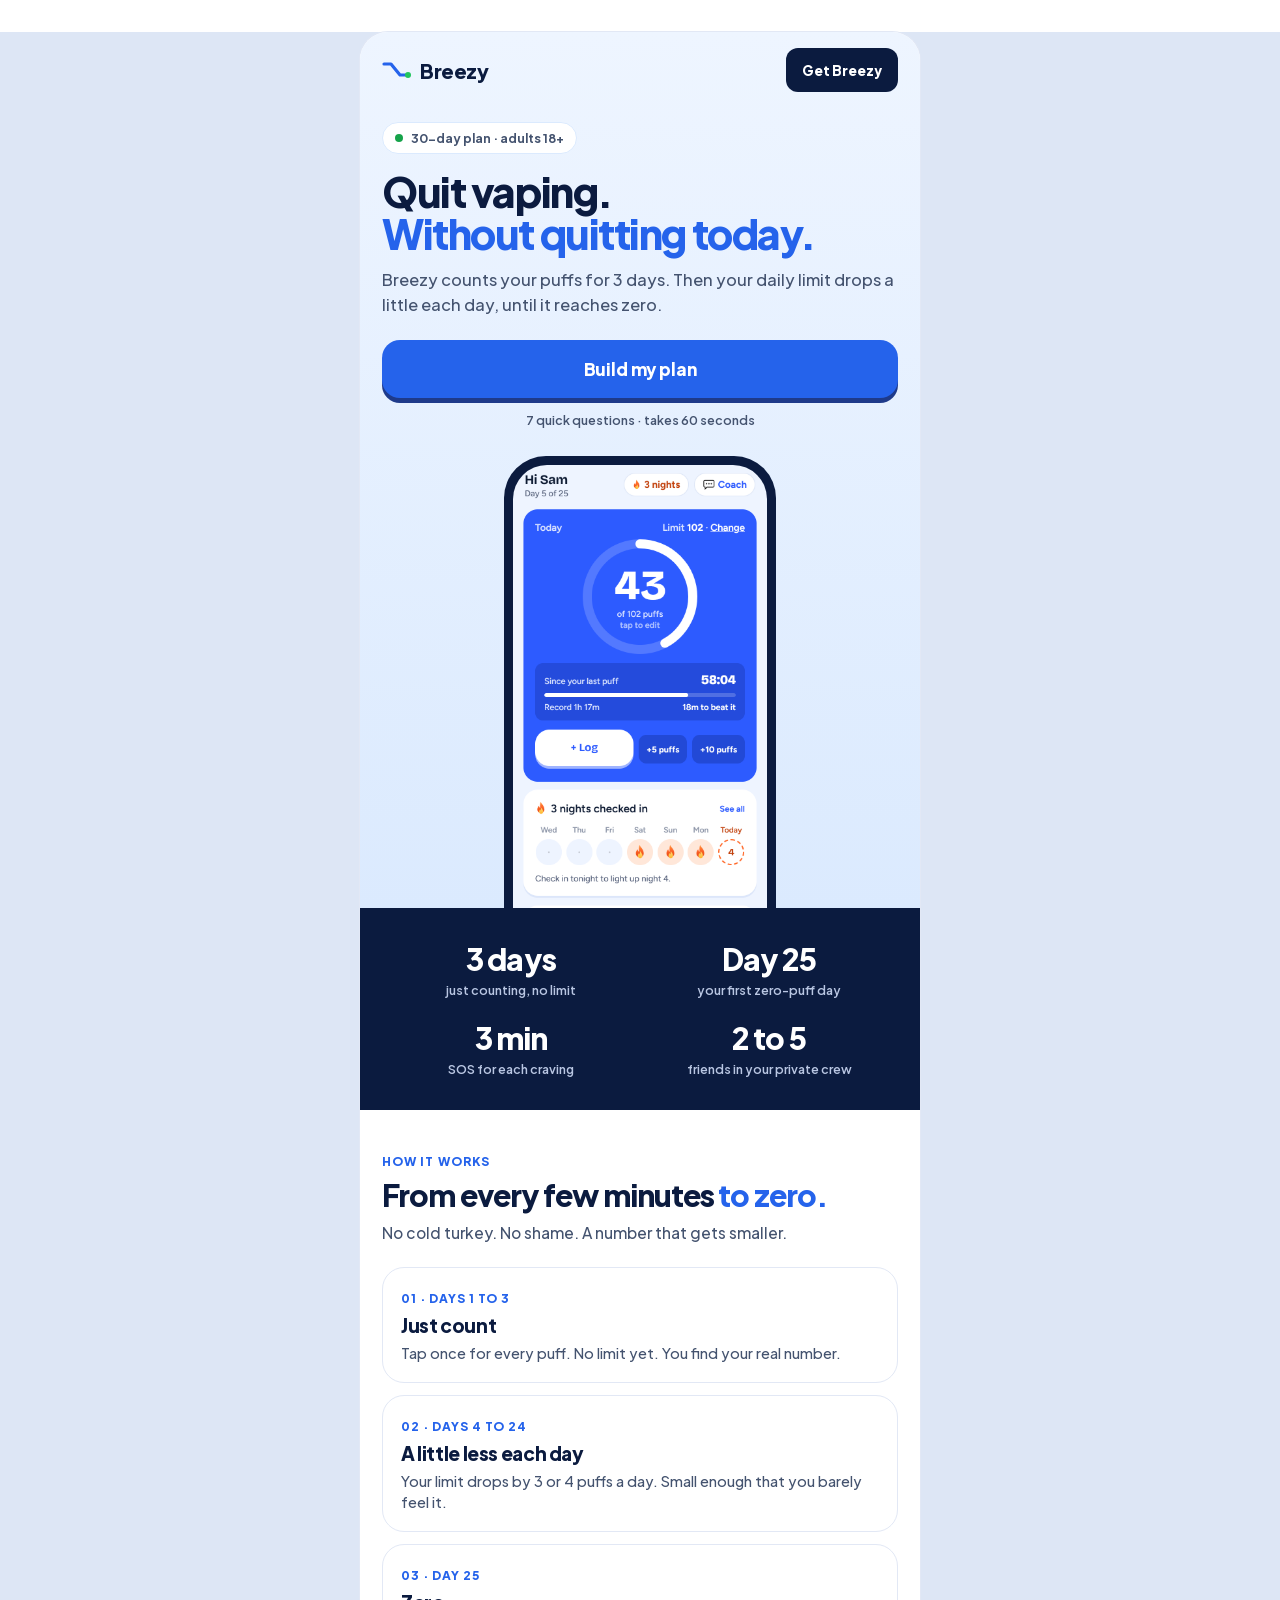
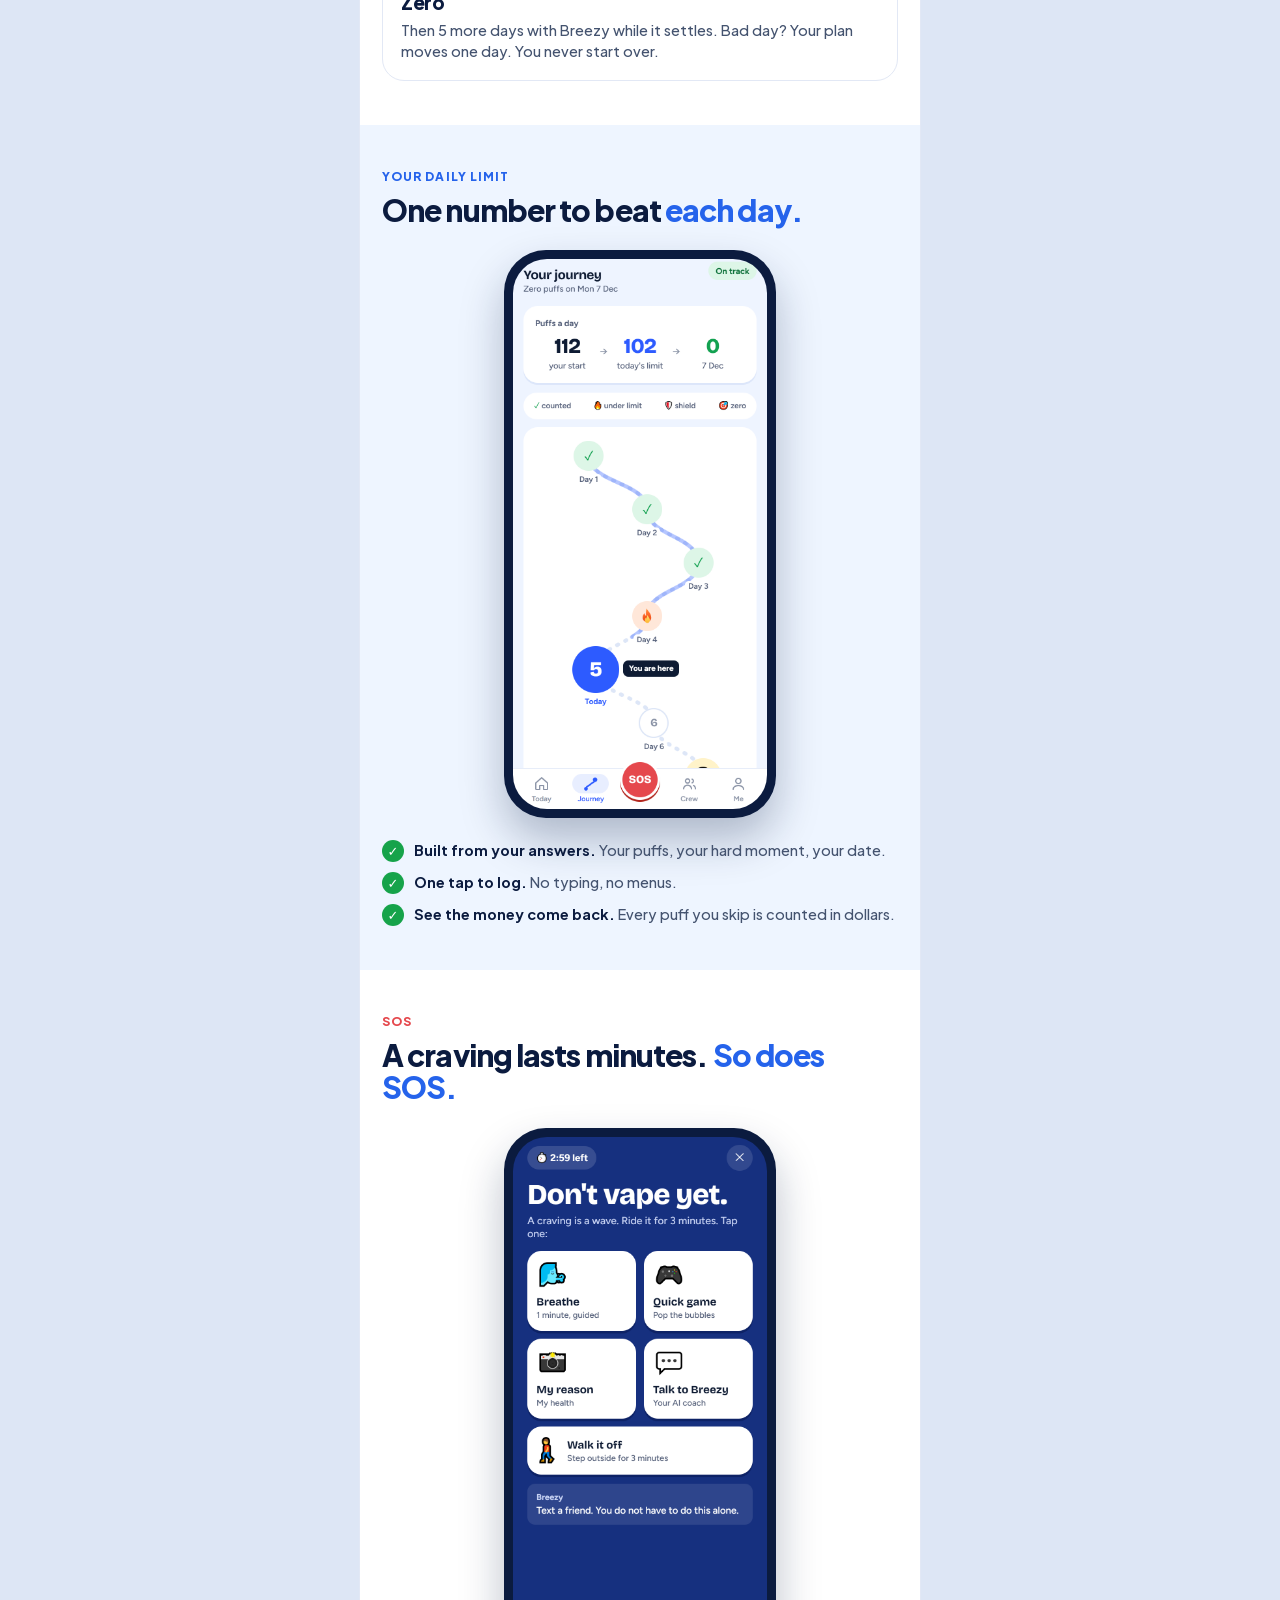
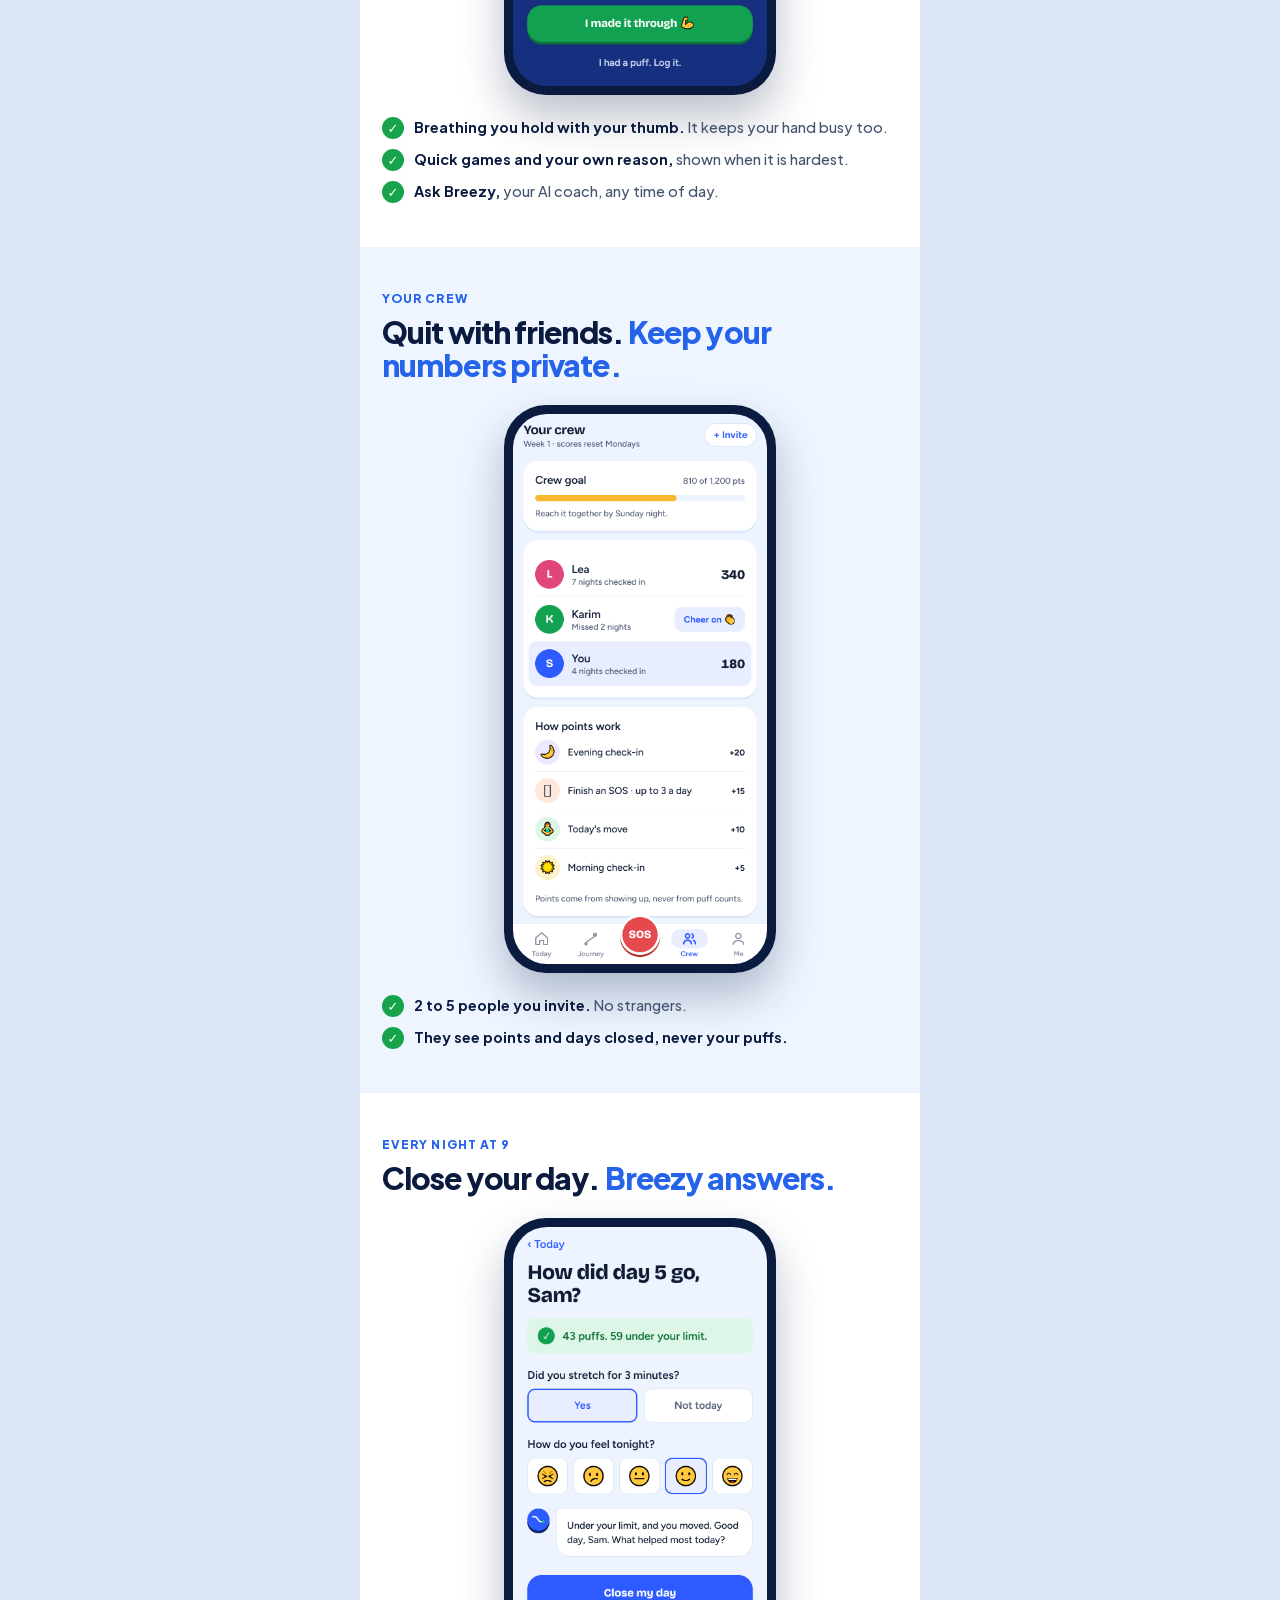
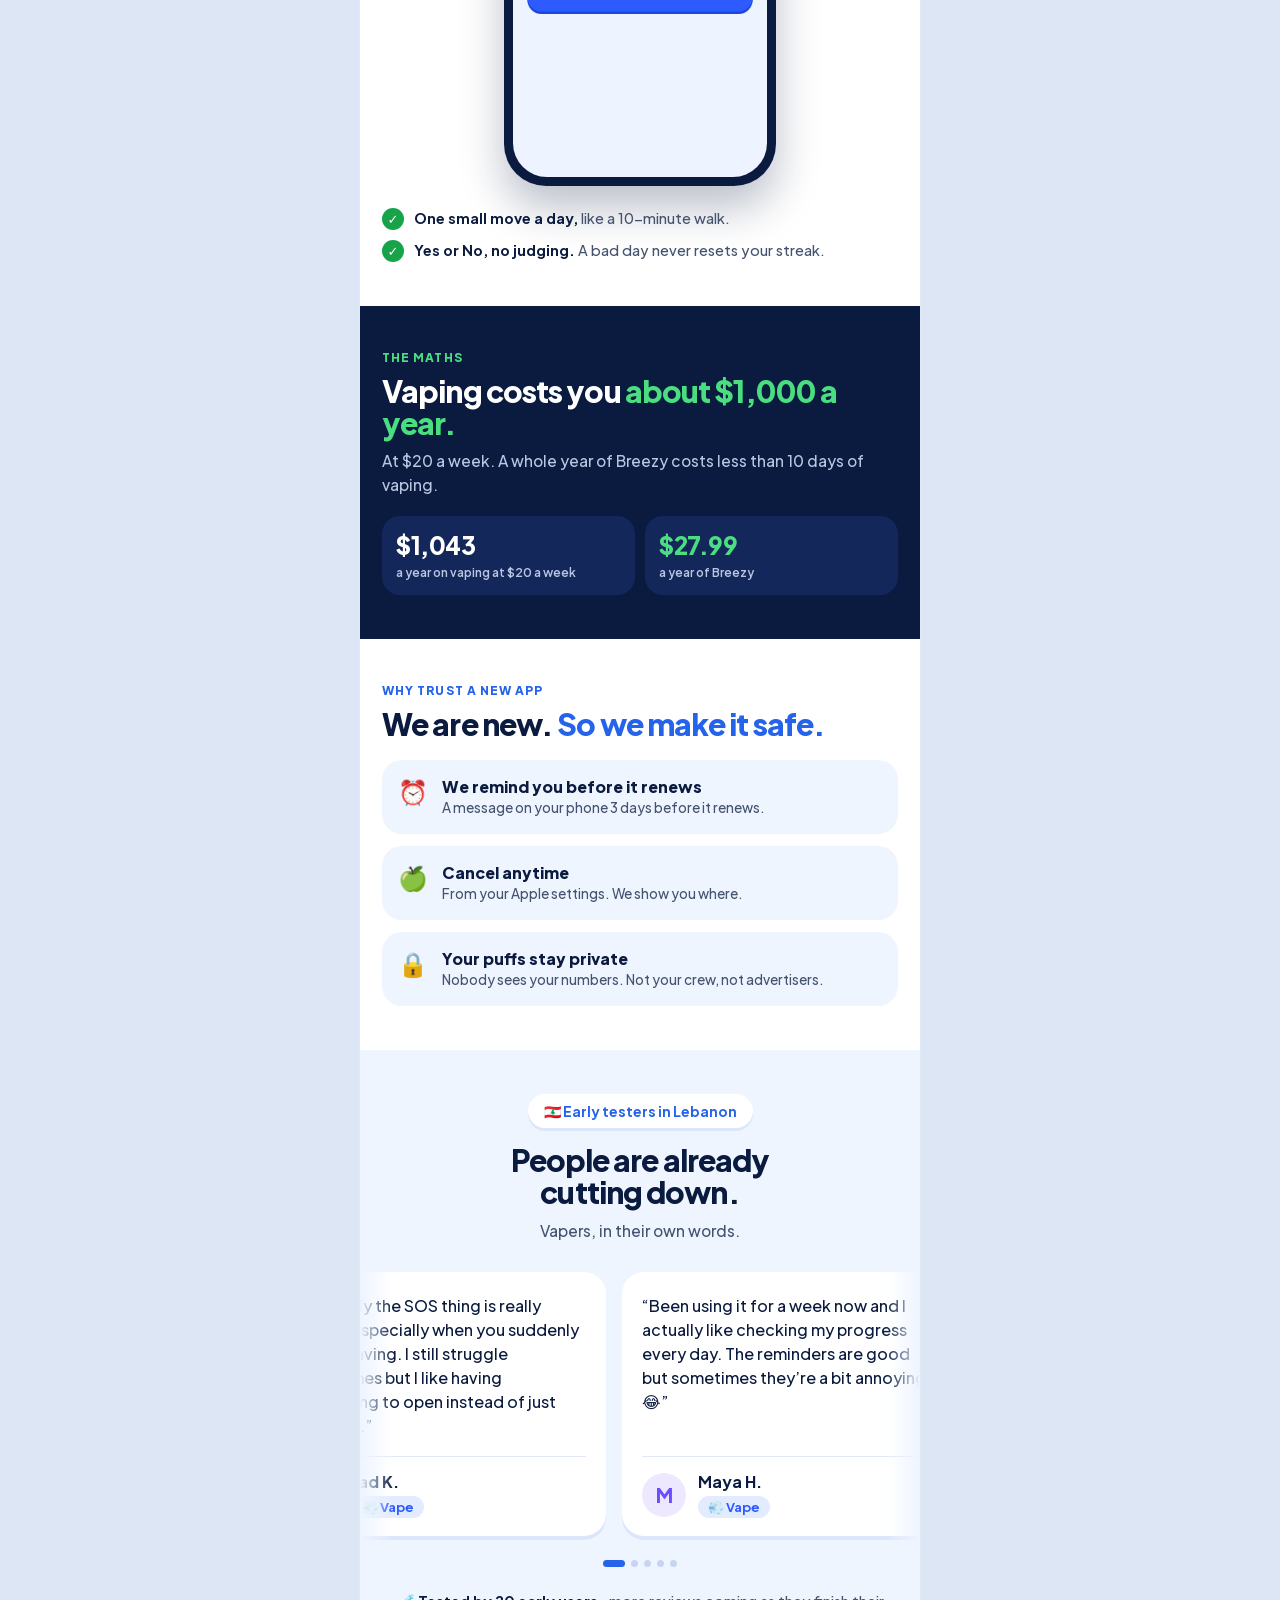
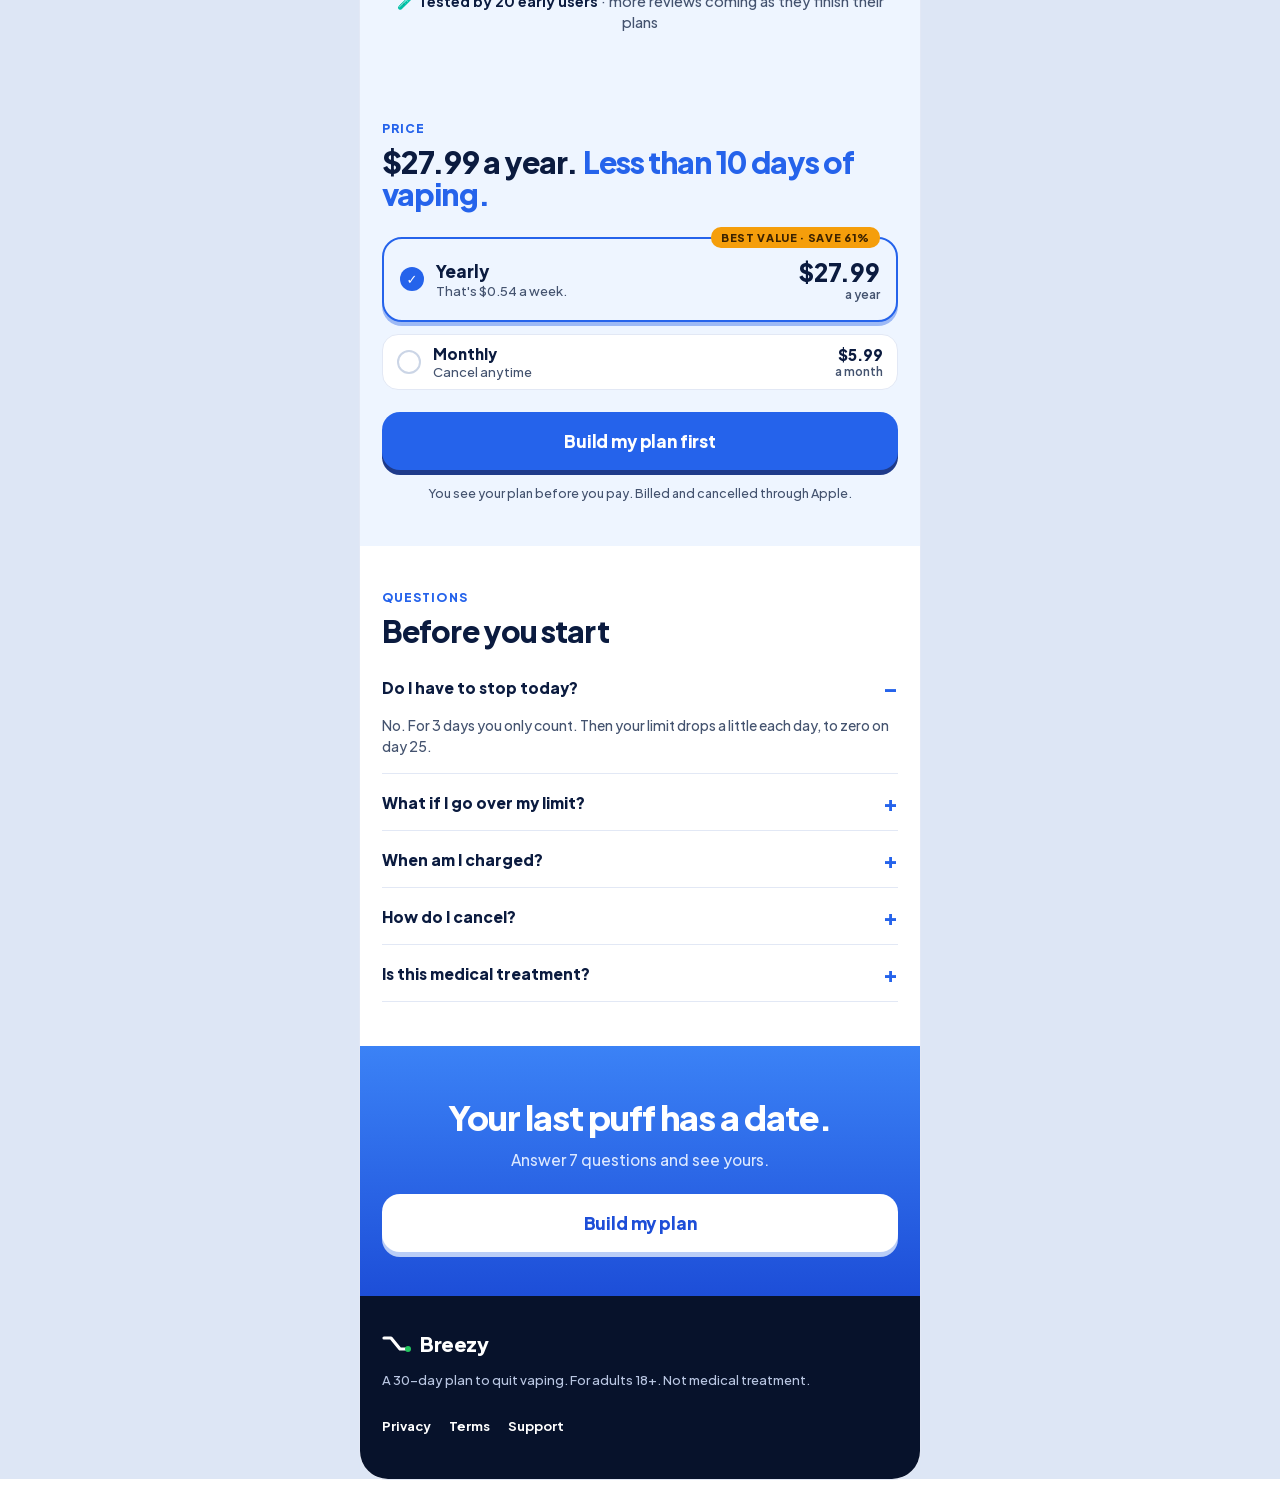
==== commit 09ee08b8: "Publish website and web app" ====
--- a/index.html
+++ b/index.html
@@ -1 +1 @@
-<!DOCTYPE html><html lang="en" class="wYgGkG_variable"><head><meta charSet="utf-8"/><meta name="viewport" content="width=device-width, initial-scale=1"/><link rel="preload" href="/_next/static/media/d8aeca813a9ab546-s.p.18rizl4rsrl42.woff2" as="font" crossorigin="" type="font/woff2"/><link rel="preload" href="/shots/home.png" as="image"/><link rel="preload" href="/shots/plan.png" as="image"/><link rel="preload" href="/shots/sos.png" as="image"/><link rel="preload" href="/shots/crew.png" as="image"/><link rel="preload" href="/shots/close.png" as="image"/><link rel="stylesheet" href="/_next/static/chunks/161_175_q_i4d.css" data-precedence="next"/><link rel="preload" as="script" fetchPriority="low" href="/_next/static/chunks/3wkt3-74el481.js"/><script src="/_next/static/chunks/2vw_0jx23q-ec.js" async=""></script><script src="/_next/static/chunks/3-p-1ko4bi9kf.js" async=""></script><script src="/_next/static/chunks/346v_5fvsemiy.js" async=""></script><script src="/_next/static/chunks/turbopack-2u1d16houkiyo.js" async=""></script><script src="/_next/static/chunks/02wzmny-ye9dv.js" async=""></script><script src="/_next/static/chunks/0y25y6x8cmoyf.js" async=""></script><meta name="theme-color" content="#EEF5FF"/><title>Breezy: a 30-day plan to quit vaping</title><meta name="description" content="A daily limit that drops to zero, SOS for every craving, and a private crew with your friends. For adults 18+."/><link rel="manifest" href="/manifest.webmanifest"/><meta name="mobile-web-app-capable" content="yes"/><meta name="apple-mobile-web-app-title" content="Breezy"/><meta name="apple-mobile-web-app-status-bar-style" content="default"/><meta property="og:title" content="Breezy: a 30-day plan to quit vaping"/><meta property="og:description" content="A daily limit that drops to zero, SOS for every craving, and a private crew with your friends. For adults 18+."/><meta property="og:type" content="website"/><meta name="twitter:card" content="summary"/><meta name="twitter:title" content="Breezy: a 30-day plan to quit vaping"/><meta name="twitter:description" content="A daily limit that drops to zero, SOS for every craving, and a private crew with your friends. For adults 18+."/><link rel="icon" href="/favicon.ico" sizes="48x48"/><link rel="icon" href="/icon-192.png" sizes="192x192" type="image/png"/><link rel="apple-touch-icon" href="/apple-touch-icon.png"/><meta name="next-size-adjust" content=""/><script src="/_next/static/chunks/0cz1d0mv5g_q7.js" noModule=""></script></head><body><div hidden=""><!--$--><!--/$--></div><main class="site"><section class="hero"><nav class="nav"><div class="logo"><svg width="30" height="20" viewBox="0 0 30 20" fill="none" aria-hidden="true"><path d="M2 4h7l9 11h6" stroke="#2563EB" stroke-width="3.2" stroke-linecap="round" stroke-linejoin="round"></path><circle cx="26" cy="15" r="3" fill="#22C55E"></circle></svg>Breezy</div><a class="get" href="/app/">Get Breezy</a></nav><div class="in"><div class="newb"><i></i>30-day plan · adults 18+</div><h1>Quit vaping.<br/><span>Without quitting today.</span></h1><p class="l">Breezy counts your puffs for 3 days. Then your daily limit drops a little each day, until it reaches zero.</p><a class="btn btn-p" href="/app/">Build my plan</a><div class="micro">7 quick questions · takes 60 seconds</div></div><div class="ph crop"><img src="/shots/home.png" alt="Breezy&#x27;s Home screen: puffs today in a ring, the time since your last puff, and today&#x27;s small tasks" width="254" height="550"/></div></section><section class="strip"><div><b>3 days</b><span>just counting, no limit</span></div><div><b>Day 25</b><span>your first zero-puff day</span></div><div><b>3 min</b><span>SOS for each craving</span></div><div><b>2 to 5</b><span>friends in your private crew</span></div></section><section><div class="eyebrow">How it works</div><h2>From every few minutes <span>to zero.</span></h2><p class="lead">No cold turkey. No shame. A number that gets smaller.</p><div class="how"><div class="c"><i>01 · DAYS 1 TO 3</i><b>Just count</b><p>Tap once for every puff. No limit yet. You find your real number.</p></div><div class="c"><i>02 · DAYS 4 TO 24</i><b>A little less each day</b><p>Your limit drops by 3 or 4 puffs a day. Small enough that you barely feel it.</p></div><div class="c"><i>03 · DAY 25</i><b>Zero</b><p>Then 5 more days with Breezy while it settles. Bad day? Your plan moves one day. You never start over.</p></div></div></section><section class="feat"><div class="eyebrow">Your daily limit</div><h2>One number to beat <span>each day.</span></h2><div class="ph"><img src="/shots/plan.png" alt="Your journey: from your start to zero, day by day" width="254" height="550"/></div><div class="cks"><div><span class="chk" aria-hidden="true">✓</span><span><b>Built from your answers.</b> Your puffs, your hard moment, your date.</span></div><div><span class="chk" aria-hidden="true">✓</span><span><b>One tap to log.</b> No typing, no menus.</span></div><div><span class="chk" aria-hidden="true">✓</span><span><b>See the money come back.</b> Every puff you skip is counted in dollars.</span></div></div></section><section class="feat w"><div class="eyebrow red">SOS</div><h2>A craving lasts minutes. <span>So does SOS.</span></h2><div class="ph"><img src="/shots/sos.png" alt="The SOS screen: a 3-minute timer and four quick ways to ride out a craving" width="254" height="550"/></div><div class="cks"><div><span class="chk" aria-hidden="true">✓</span><span><b>Breathing you hold with your thumb.</b> It keeps your hand busy too.</span></div><div><span class="chk" aria-hidden="true">✓</span><span><b>Quick games and your own reason,</b> shown when it is hardest.</span></div><div><span class="chk" aria-hidden="true">✓</span><span><b>Ask Breezy,</b> your AI coach, any time of day.</span></div></div></section><section class="feat"><div class="eyebrow">Your crew</div><h2>Quit with friends. <span>Keep your numbers private.</span></h2><div class="ph"><img src="/shots/crew.png" alt="The crew: a shared goal, points and nights checked in, no puff numbers" width="254" height="550"/></div><div class="cks"><div><span class="chk" aria-hidden="true">✓</span><span><b>2 to 5 people you invite.</b> No strangers.</span></div><div><span class="chk" aria-hidden="true">✓</span><span><b>They see points and days closed, never your puffs.</b></span></div></div></section><section class="feat w"><div class="eyebrow">Every night at 9</div><h2>Close your day. <span>Breezy answers.</span></h2><div class="ph"><img src="/shots/close.png" alt="The evening check-in: the result, the move, a mood and the coach&#x27;s reply" width="254" height="550"/></div><div class="cks"><div><span class="chk" aria-hidden="true">✓</span><span><b>One small move a day,</b> like a 10-minute walk.</span></div><div><span class="chk" aria-hidden="true">✓</span><span><b>Yes or No, no judging.</b> A bad day never resets your streak.</span></div></div></section><section class="money"><div class="eyebrow green">The maths</div><h2>Vaping costs you <span>about $1,000 a year.</span></h2><p class="lead">At $20 a week. Breezy costs less than one week of vaping per month.</p><div class="mrow"><div><b>$<!-- -->1,043</b><span>a year on vaping at $20 a week</span></div><div class="g"><b>$<!-- -->39.99</b><span>a year of Breezy</span></div></div></section><section><div class="eyebrow">Why trust a new app</div><h2>We are new. <span>So we make it safe.</span></h2><div class="promise"><div class="c"><span class="e" aria-hidden="true">⏰</span><div><b>We remind you before it renews</b><p>A message 3 days before every renewal.</p></div></div><div class="c"><span class="e" aria-hidden="true">👆</span><div><b>Cancel in two taps</b><p>In the app, under Me. No emails, no calls.</p></div></div><div class="c"><span class="e" aria-hidden="true">🔒</span><div><b>Your puffs stay private</b><p>Nobody sees your numbers. Not your crew, not advertisers.</p></div></div></div></section><section class="reviews"><div class="kick">🇱🇧 Early testers in Lebanon</div><h2>People are already <br class="wide"/>cutting down.</h2><p class="lead">Vapers, IQOS and cigarette smokers, in their own words.</p><div class="rvmask"><div class="rvtrack" role="region" aria-label="Reviews from early testers" tabindex="0"><figure class="rv"><blockquote class="rv-q">“Honestly the SOS thing is really useful, especially when you suddenly get a craving. I still struggle sometimes but I like having something to open instead of just giving in.”</blockquote><figcaption class="rv-who"><span class="rv-av" style="background:#E3ECFF;color:#2D5BFF" aria-hidden="true">J</span><span><b>Jad K.</b><span class="rv-chip" style="background:#E3ECFF;color:#2D5BFF">💨 Vape</span></span></figcaption></figure><figure class="rv"><blockquote class="rv-q">“Been using it for a week now and I actually like checking my progress every day. The reminders are good but sometimes they’re a bit annoying 😂”</blockquote><figcaption class="rv-who"><span class="rv-av" style="background:#EEE8FF;color:#6B4EFF" aria-hidden="true">M</span><span><b>Maya H.</b><span class="rv-chip" style="background:#EEE8FF;color:#6B4EFF">🔋 IQOS</span></span></figcaption></figure><figure class="rv"><blockquote class="rv-q">“Wallah the streak makes a difference 😂 You see the days adding up and you don’t want to lose your progress. Would be nice to have more achievements though.”</blockquote><figcaption class="rv-who"><span class="rv-av" style="background:#FFE7D9;color:#C2410C" aria-hidden="true">K</span><span><b>Karim F.</b><span class="rv-chip" style="background:#FFE7D9;color:#C2410C">🚬 Cigarettes</span></span></figcaption></figure><figure class="rv"><blockquote class="rv-q">“I like that it’s simple and doesn’t overwhelm you with too much information. Bas I think it needs more daily motivation, especially when you’re having a difficult day.”</blockquote><figcaption class="rv-who"><span class="rv-av" style="background:#DDF6E7;color:#0B7038" aria-hidden="true">L</span><span><b>Lara K.</b><span class="rv-chip" style="background:#E3ECFF;color:#2D5BFF">💨 Vape</span></span></figcaption></figure><figure class="rv"><blockquote class="rv-q">“First few days weren’t easy at all. I liked the SOS feature because it gives you a moment to stop and think. Still working on it but the app is a nice support.”</blockquote><figcaption class="rv-who"><span class="rv-av" style="background:#FFE4EC;color:#C0265B" aria-hidden="true">A</span><span><b>Anthony S.</b><span class="rv-chip" style="background:#FFE4EC;color:#C0265B">🔋 IQOS</span></span></figcaption></figure><figure class="rv" aria-hidden="true"><blockquote class="rv-q">“Honestly the SOS thing is really useful, especially when you suddenly get a craving. I still struggle sometimes but I like having something to open instead of just giving in.”</blockquote><figcaption class="rv-who"><span class="rv-av" style="background:#E3ECFF;color:#2D5BFF" aria-hidden="true">J</span><span><b>Jad K.</b><span class="rv-chip" style="background:#E3ECFF;color:#2D5BFF">💨 Vape</span></span></figcaption></figure><figure class="rv" aria-hidden="true"><blockquote class="rv-q">“Been using it for a week now and I actually like checking my progress every day. The reminders are good but sometimes they’re a bit annoying 😂”</blockquote><figcaption class="rv-who"><span class="rv-av" style="background:#EEE8FF;color:#6B4EFF" aria-hidden="true">M</span><span><b>Maya H.</b><span class="rv-chip" style="background:#EEE8FF;color:#6B4EFF">🔋 IQOS</span></span></figcaption></figure><figure class="rv" aria-hidden="true"><blockquote class="rv-q">“Wallah the streak makes a difference 😂 You see the days adding up and you don’t want to lose your progress. Would be nice to have more achievements though.”</blockquote><figcaption class="rv-who"><span class="rv-av" style="background:#FFE7D9;color:#C2410C" aria-hidden="true">K</span><span><b>Karim F.</b><span class="rv-chip" style="background:#FFE7D9;color:#C2410C">🚬 Cigarettes</span></span></figcaption></figure><figure class="rv" aria-hidden="true"><blockquote class="rv-q">“I like that it’s simple and doesn’t overwhelm you with too much information. Bas I think it needs more daily motivation, especially when you’re having a difficult day.”</blockquote><figcaption class="rv-who"><span class="rv-av" style="background:#DDF6E7;color:#0B7038" aria-hidden="true">L</span><span><b>Lara K.</b><span class="rv-chip" style="background:#E3ECFF;color:#2D5BFF">💨 Vape</span></span></figcaption></figure><figure class="rv" aria-hidden="true"><blockquote class="rv-q">“First few days weren’t easy at all. I liked the SOS feature because it gives you a moment to stop and think. Still working on it but the app is a nice support.”</blockquote><figcaption class="rv-who"><span class="rv-av" style="background:#FFE4EC;color:#C0265B" aria-hidden="true">A</span><span><b>Anthony S.</b><span class="rv-chip" style="background:#FFE4EC;color:#C0265B">🔋 IQOS</span></span></figcaption></figure></div></div><div class="rvdots" aria-hidden="true"><i class="on"></i><i></i><i></i><i></i><i></i></div><div class="rvfoot">🧪 <b>Tested by 20 early users</b> · more reviews coming as they finish their plans</div></section><section class="price"><div class="eyebrow">Price</div><h2>$<!-- -->3.33<!-- --> a month. <span>Less than one vape.</span></h2><div class="plan sel"><span class="badge">BEST VALUE</span><div class="radio">✓</div><div><div class="n">Yearly</div><div class="d">$<!-- -->39.99<!-- --> billed once a year</div></div><div class="p">$<!-- -->3.33<small>a month</small></div></div><div class="plan"><div class="radio"></div><div><div class="n">Monthly</div><div class="d">$<!-- -->7.99<!-- --> billed every month</div></div><div class="p">$<!-- -->7.99<small>a month</small></div></div><a class="btn btn-p" href="/app/" style="margin-top:22px">Build my plan first</a><div class="legal">You see your plan before you pay. Full refund within 14 days.</div></section><section class="faq"><div class="eyebrow">Questions</div><h2>Before you start</h2><div class="faq-list"><div class="q1"><button type="button" aria-expanded="true"><span>Do I have to stop today?</span><i aria-hidden="true">–</i></button><p>No. For 3 days you only count. Then your limit drops a little each day, to zero on day 25.</p></div><div class="q1"><button type="button" aria-expanded="false"><span>What if I go over my limit?</span><i aria-hidden="true">+</i></button></div><div class="q1"><button type="button" aria-expanded="false"><span>When am I charged?</span><i aria-hidden="true">+</i></button></div><div class="q1"><button type="button" aria-expanded="false"><span>How do I cancel?</span><i aria-hidden="true">+</i></button></div><div class="q1"><button type="button" aria-expanded="false"><span>Is this medical treatment?</span><i aria-hidden="true">+</i></button></div></div></section><section class="final"><h2>Your last puff has a date.</h2><p>Answer 7 questions and see yours.</p><a class="btn btn-w" href="/app/">Build my plan</a></section><footer class="foot"><div class="logo" style="color:#fff"><svg width="30" height="20" viewBox="0 0 30 20" fill="none" aria-hidden="true"><path d="M2 4h7l9 11h6" stroke="#FFFFFF" stroke-width="3.2" stroke-linecap="round" stroke-linejoin="round"></path><circle cx="26" cy="15" r="3" fill="#22C55E"></circle></svg>Breezy</div>A 30-day plan to quit vaping. For adults 18+. Not medical treatment.<div class="lk"><a href="/privacy/">Privacy</a><a href="/terms/">Terms</a><a href="mailto:marwanfattal2010@gmail.com">Support</a></div></footer></main><!--$--><!--/$--><script id="_R_">(globalThis["TURBOPACK"] || (globalThis["TURBOPACK"] = [])).push({"otherChunks":["static/chunks/3wkt3-74el481.js","static/chunks/2vw_0jx23q-ec.js","static/chunks/3-p-1ko4bi9kf.js","static/chunks/346v_5fvsemiy.js"],"runtimeModuleIds":[95506]});</script><script src="/_next/static/chunks/3wkt3-74el481.js" async=""></script><script>(self.__next_f=self.__next_f||[]).push([0])</script><script>self.__next_f.push([1,"1:\"$Sreact.fragment\"\n2:\"/_next/static/chunks/02wzmny-ye9dv.js\"\n3:I[88287,[\"$2\"],\"default\"]\n4:I[74895,[\"$2\"],\"default\"]\n13:\"ViewportBoundary\"\n14:I[51858,[\"$2\"],\"$13\"]\n16:\"MetadataBoundary\"\n17:I[51858,[\"$2\"],\"$16\"]\n18:\"$Sreact.suspense\"\n1a:I[52576,[\"$2\"],\"default\",1]\n:HL[\"/_next/static/chunks/161_175_q_i4d.css\",\"style\"]\n:HL[\"/_next/static/media/d8aeca813a9ab546-s.p.18rizl4rsrl42.woff2\",\"font\",{\"crossOrigin\":\"\",\"type\":\"font/woff2\"}]\n:HL[\"/shots/home.png\",\"image\"]\n5:[[\"children\",{\"s\":\"__PAGE__\",\"h\":512,\"d\":{\"r\":[\"$\",\"$1\",\"c\",{\"children\":[[\"$\",\"main\",null,{\"className\":\"site\",\"children\":[[\"$\",\"section\",null,{\"className\":\"hero\",\"children\":[[\"$\",\"nav\",null,{\"className\":\"nav\",\"children\":[[\"$\",\"div\",null,{\"className\":\"logo\",\"style\":\"$undefined\",\"children\":[[\"$\",\"svg\",null,{\"width\":\"30\",\"height\":\"20\",\"viewBox\":\"0 0 30 20\",\"fill\":\"none\",\"aria-hidden\":\"true\",\"children\":[[\"$\",\"path\",null,{\"d\":\"M2 4h7l9 11h6\",\"stroke\":\"#2563EB\",\"strokeWidth\":\"3.2\",\"strokeLinecap\":\"round\",\"strokeLinejoin\":\"round\"}],[\"$\",\"circle\",null,{\"cx\":\"26\",\"cy\":\"15\",\"r\":\"3\",\"fill\":\"#22C55E\"}]]}],\"Breezy\"]}],[\"$\",\"a\",null,{\"className\":\"get\",\"href\":\"/app/\",\"children\":\"Get Breezy\"}]]}],[\"$\",\"div\",null,{\"className\":\"in\",\"children\":[[\"$\",\"div\",null,{\"className\":\"newb\",\"children\":[[\"$\",\"i\",null,{}],\"30-day plan · adults 18+\"]}],[\"$\",\"h1\",null,{\"children\":[\"Quit vaping.\",[\"$\",\"br\",null,{}],[\"$\",\"span\",null,{\"children\":\"Without quitting today.\"}]]}],[\"$\",\"p\",null,{\"className\":\"l\",\"children\":\"Breezy counts your puffs for 3 days. Then your daily limit drops a little each day, until it reaches zero.\"}],[\"$\",\"a\",null,{\"className\":\"btn btn-p\",\"href\":\"/app/\",\"children\":\"Build my plan\"}],[\"$\",\"div\",null,{\"className\":\"micro\",\"children\":\"7 quick questions · takes 60 seconds\"}]]}],[\"$\",\"div\",null,{\"className\":\"ph crop\",\"children\":[\"$\",\"img\",null,{\"src\":\"/shots/home.png\",\"alt\":\"Breezy's Home screen: puffs today in a ring, the time since your last puff, and today's small tasks\",\"width\":254,\"height\":550}]}]]}],[\"$\",\"section\",null,{\"className\":\"strip\",\"children\":[[\"$\",\"div\",null,{\"children\":[[\"$\",\"b\",null,{\"children\":\"3 days\"}],[\"$\",\"span\",null,{\"children\":\"just counting, no limit\"}]]}],[\"$\",\"div\",null,{\"children\":[[\"$\",\"b\",null,{\"children\":\"Day 25\"}],[\"$\",\"span\",null,{\"children\":\"your first zero-puff day\"}]]}],[\"$\",\"div\",null,{\"children\":[[\"$\",\"b\",null,{\"children\":\"3 min\"}],[\"$\",\"span\",null,{\"children\":\"SOS for each craving\"}]]}],[\"$\",\"div\",null,{\"children\":[[\"$\",\"b\",null,{\"children\":\"2 to 5\"}],[\"$\",\"span\",null,{\"children\":\"friends in your private crew\"}]]}]]}],[\"$\",\"section\",null,{\"children\":[[\"$\",\"div\",null,{\"className\":\"eyebrow\",\"children\":\"How it works\"}],[\"$\",\"h2\",null,{\"children\":[\"From every few minutes \",[\"$\",\"span\",null,{\"children\":\"to zero.\"}]]}],[\"$\",\"p\",null,{\"className\":\"lead\",\"children\":\"No cold turkey. No shame. A number that gets smaller.\"}],[\"$\",\"div\",null,{\"className\":\"how\",\"children\":[[\"$\",\"div\",null,{\"className\":\"c\",\"children\":[[\"$\",\"i\",null,{\"children\":\"01 · DAYS 1 TO 3\"}],[\"$\",\"b\",null,{\"children\":\"Just count\"}],[\"$\",\"p\",null,{\"children\":\"Tap once for every puff. No limit yet. You find your real number.\"}]]}],[\"$\",\"div\",null,{\"className\":\"c\",\"children\":[[\"$\",\"i\",null,{\"children\":\"02 · DAYS 4 TO 24\"}],[\"$\",\"b\",null,{\"children\":\"A little less each day\"}],[\"$\",\"p\",null,{\"children\":\"Your limit drops by 3 or 4 puffs a day. Small enough that you barely feel it.\"}]]}],[\"$\",\"div\",null,{\"className\":\"c\",\"children\":[[\"$\",\"i\",null,{\"children\":\"03 · DAY 25\"}],[\"$\",\"b\",null,{\"children\":\"Zero\"}],[\"$\",\"p\",null,{\"children\":\"Then 5 more days with Breezy while it settles. Bad day? Your plan moves one day. You never start over.\"}]]}]]}]]}],\"$L6\",\"$L7\",\"$L8\",\"$L9\",\"$La\",\"$Lb\",\"$Lc\",\"$Ld\",\"$Le\",\"$Lf\",\"$L10\"]}],[\"$L11\"],\"$L12\"]}],\"p\":false,\"v\":null}}]]\n0:{\"P\":null,\"c\":[\"\",\"\"],\"q\":\"\",\"i\":false,\"t\":{\"t\":{\"s\":\"\",\"h\":528,\"d\":{\"r\":[\"$\",\"$1\",\"c\",{\"children\":[[[\"$\",\"link\",\"0\",{\"rel\":\"stylesheet\",\"href\":\"/_next/static/chunks/161_175_q_i4d.css\",\"precedence\":\"next\",\"crossOrigin\":\"$undefined\",\"nonce\":\"$undefined\"}],[\"$\",\"script\",\"script-0\",{\"src\":\"/_next/static/chunks/02wzmny-ye9dv.js\",\"async\":true,\"nonce\":\"$undefined\"}]],[\"$\",\"html\",null,{\"lang\":\"en\",\"className\":\"wYgGkG_variable\",\"children\":[\"$\",\"body\",null,{\"children\":[\"$\",\"$L3\",null,{\"parallelRouterKey\":\"children\",\"error\":\"$undefined\",\"errorStyles\":\"$undefined\",\"errorScripts\":\"$undefined\",\"template\":[\"$\",\"$L4\",null,{}],\"templateStyles\":\"$undefined\",\"templateScripts\":\"$undefined\",\"notFound\":[[[\"$\",\"title\",null,{\"children\":\"404: This page could not be found.\"}],[\"$\",\"div\",null,{\"style\":{\"fontFamily\":\"system-ui,\\\"Segoe UI\\\",Roboto,Helvetica,Arial,sans-serif,\\\"Apple Color Emoji\\\",\\\"Segoe UI Emoji\\\"\",\"height\":\"100vh\",\"textAlign\":\"center\",\"display\":\"flex\",\"flexDirection\":\"column\",\"alignItems\":\"center\",\"justifyContent\":\"center\"},\"children\":[\"$\",\"div\",null,{\"children\":[[\"$\",\"style\",null,{\"dangerouslySetInnerHTML\":{\"__html\":\"body{color:#000;background:#fff;margin:0}.next-error-h1{border-right:1px solid rgba(0,0,0,.3)}@media (prefers-color-scheme:dark){body{color:#fff;background:#000}.next-error-h1{border-right:1px solid rgba(255,255,255,.3)}}\"}}],[\"$\",\"h1\",null,{\"className\":\"next-error-h1\",\"style\":{\"display\":\"inline-block\",\"margin\":\"0 20px 0 0\",\"padding\":\"0 23px 0 0\",\"fontSize\":24,\"fontWeight\":500,\"verticalAlign\":\"top\",\"lineHeight\":\"49px\"},\"children\":404}],[\"$\",\"div\",null,{\"style\":{\"display\":\"inline-block\"},\"children\":[\"$\",\"h2\",null,{\"style\":{\"fontSize\":14,\"fontWeight\":400,\"lineHeight\":\"49px\",\"margin\":0},\"children\":\"This page could not be found.\"}]}]]}]}]],[]],\"forbidden\":\"$undefined\",\"unauthorized\":\"$undefined\"}]}]}]]}],\"p\":false,\"v\":null},\"c\":\"$Q5\"},\"h\":{\"r\":[\"$\",\"$1\",\"h\",{\"children\":[null,[\"$\",\"$L14\",null,{\"children\":\"$L15\"}],[\"$\",\"$L17\",null,{\"children\":[[\"$\",\"div\",null,{\"hidden\":true,\"children\":[\"$\",\"$18\",null,{\"name\":\"Next.Metadata\",\"children\":\"$L19\"}]}],null]}],[\"$\",\"meta\",null,{\"name\":\"next-size-adjust\",\"content\":\"\"}]]}],\"p\":false,\"v\":null}},\"m\":\"$undefined\",\"G\":[\"$1a\",[[\"$\",\"link\",\"0\",{\"rel\":\"stylesheet\",\"href\":\"/_next/static/chunks/161_175_q_i4d.css\",\"precedence\":\"next\",\"crossOrigin\":\"$undefined\",\"nonce\":\"$undefined\"}]]],\"S\":true,\"r\":\"$undefined\",\"s\":\"$undefined\",\"a\":\"$undefined\",\"l\":\"$undefined\",\"p\":\"$undefined\",\"d\":\"$undefined\",\"b\":\"GZYjB064B_efdy86hlX82\"}\n1b:\"/_next/static/chunks/0y25y6x8cmoyf.js\"\n1c:I[49076,[\"$2\",\"$1b\"],\"Reviews\"]\n1d:I[15905,[\"$2\",\"$1b\"],\"Faq\"]\n1e:I[4561,[\"$2\",\"$1b\"],\"\"]\n1f:I[51858,[\"$2\"],\"OutletBoundary\"]\n:HL[\"/shots/plan.png\",\"image\"]\n:HL[\"/shots/sos.png\",\"image\"]\n:HL[\"/shots/crew.png\",\"image\"]\n:HL[\"/shots/close.png\",\"image\"]\n6:[\"$\",\"section\",null,{\"className\":\"feat\",\"children\":[[\"$\",\"div\",null,{\"className\":\"eyebrow\",\"children\":\"Your daily limit\"}],[\"$\",\"h2\",null,{\"children\":[\"One number to beat \",[\"$\",\"span\",null,{\"children\":\"each day.\"}]]}],[\"$\",\"div\",null,{\"className\":\"ph\",\"children\":[\"$\",\"img\",null,{\"src\":\"/shots/plan.png\",\"alt\":\"Your journey: from your start to zero, day by day\",\"width\":254,\"height\":550}]}],[\"$\",\"div\",null,{\"className\":\"cks\",\"children\":[[\"$\",\"div\",\"Built from your answers.\",{\"children\":[[\"$\",\"span\",null,{\"className\":\"chk\",\"aria-hidden\":\"true\",\"children\":\"✓\"}],[\"$\",\"span\",null,{\"children\":[[\"$\",\"b\",null,{\"children\":\"Built from your answers.\"}],\" Your puffs, your hard moment, your date.\"]}]]}],[\"$\",\"div\",\"One tap to log.\",{\"children\":[[\"$\",\"span\",null,{\"className\":\"chk\",\"aria-hidden\":\"true\",\"children\":\"✓\"}],[\"$\",\"span\",null,{\"children\":[[\"$\",\"b\",null,{\"children\":\"One tap to log.\"}],\" No typing, no menus.\"]}]]}],[\"$\",\"div\",\"See the money come back.\",{\"children\":[[\"$\",\"span\",null,{\"className\":\"chk\",\"aria-hidden\":\"true\",\"children\":\"✓\"}],[\"$\",\"span\",null,{\"children\":[[\"$\",\"b\",null,{\"children\":\"See the money come back.\"}],\" Every puff you skip is counted in dollars.\"]}]]}]]}]]}]\n7:[\"$\",\"section\",null,{\"className\":\"feat w\",\"children\":[[\"$\",\"div\",null,{\"className\":\"eyebrow red\",\"children\":\"SOS\"}],[\"$\",\"h2\",null,{\"children\":[\"A craving lasts minutes. \",[\"$\",\"span\",null,{\"children\":\"So does SOS.\"}]]}],[\"$\",\"div\",null,{\"className\":\"ph\",\"children\":[\"$\",\"img\",null,{\"src\":\"/shots/sos.png\",\"alt\":\"The SOS screen: a 3-minute timer and four quick ways to ride out a craving\",\"width\":254,\"height\":550}]}],[\"$\",\"div\",null,{\"className\":\"cks\",\"children\":[[\"$\",\"div\",\"Breathing you hold with your thumb.\",{\"children\":[[\"$\",\"span\",null,{\"className\":\"chk\",\"aria-hidden\":\"true\",\"children\":\"✓\"}],[\"$\",\"span\",null,{\"children\":[[\"$\",\"b\",null,{\"children\":\"Breathing you hold with your thumb.\"}],\" It keeps your hand busy too.\"]}]]}],[\"$\",\"div\",\"Quick games and your own reason,\",{\"children\":[[\"$\",\"span\",null,{\"className\":\"chk\",\"aria-hidden\":\"true\",\"children\":\"✓\"}],[\"$\",\"span\",null,{\"children\":[[\"$\",\"b\",null,{\"children\":\"Quick games and your own reason,\"}],\" shown when it is hardest.\"]}]]}],[\"$\",\"div\",\"Ask Breezy,\",{\"children\":[[\"$\",\"span\",null,{\"className\":\"chk\",\"aria-hidden\":\"true\",\"children\":\"✓\"}],[\"$\",\"span\",null,{\"children\":[[\"$\",\"b\",null,{\"children\":\"Ask Breezy,\"}],\" your AI coach, any time of day.\"]}]]}]]}]]}]\n8:[\"$\",\"section\",null,{\"className\":\"feat\",\"children\":[[\"$\",\"div\",null,{\"className\":\"eyebrow\",\"children\":\"Your crew\"}],[\"$\",\"h2\",null,{\"children\":[\"Quit with friends. \",[\"$\",\"span\",null,{\"children\":\"Keep your numbers private.\"}]]}],[\"$\",\"div\",null,{\"className\":\"ph\",\"children\":[\"$\",\"img\",null,{\"src\":\"/shots/crew.png\",\"alt\":\"The crew: a shared goal, points and nights checked in, no puff numbers\",\"width\":254,\"height\":550}]}],[\"$\",\"div\",null,{\"className\":\"cks\",\"children\":[[\"$\",\"div\",\"2 to 5 people you invite.\",{\"children\":[[\"$\",\"span\",null,{\"className\":\"chk\",\"aria-hidden\":\"true\",\"children\":\"✓\"}],[\"$\",\"span\",null,{\"children\":[[\"$\",\"b\",null,{\"children\":\"2 to 5 people you invite.\"}],\" No strangers.\"]}]]}],[\"$\",\"div\",\"They see points and days closed, never your puffs.\",{\"children\":[[\"$\",\"span\",null,{\"className\":\"chk\",\"aria-hidden\":\"true\",\"children\":\"✓\"}],[\"$\",\"span\",null,{\"children\":[[\"$\",\"b\",null,{\"children\":\"They see points and days closed, never your puffs.\"}],\"\"]}]]}]]}]]}]\n9:[\"$\",\"section\",null,{\"className\":\"feat w\",\"children\":[[\"$\",\"div\",null,{\"className\":\"eyebrow\",\"children\":\"Every night at 9\"}],[\"$\",\"h2\",null,{\"children\":[\"Close your day. \",[\"$\",\"span\",null,{\"children\":\"Breezy answers.\"}]]}],[\"$\",\"div\",null,{\"className\":\"ph\",\"children\":[\"$\",\"img\",null,{\"src\":\"/shots/close.png\",\"alt\":\"The evening check-in: the result, the move, a mood and the coach's reply\",\"width\":254,\"height\":550}]}],[\"$\",\"div\",null,{\"className\":\"cks\",\"children\":[[\"$\",\"div\",\"One small move a day,\",{\"children\":[[\"$\",\"span\",null,{\"className\":\"chk\",\"aria-hidden\":\"true\",\"children\":\"✓\"}],[\"$\",\"span\",null,{\"children\":[[\"$\",\"b\",null,{\"children\":\"One small move a day,\"}],\" like a 10-minute walk.\"]}]]}],[\"$\",\"div\",\"Yes or No, no judging.\",{\"children\":[[\"$\",\"span\",null,{\"className\":\"chk\",\"aria-hidden\":\"true\",\"children\":\"✓\"}],[\"$\",\"span\",null,{\"children\":[[\"$\",\"b\",null,{\"children\":\"Yes or No, no judging.\"}],\" A bad day never resets your streak.\"]}]]}]]}]]}]\na:[\"$\",\"section\",null,{\"className\":\"money\",\"children\":[[\"$\",\"div\",null,{\"className\":\"eyebrow green\",\"children\":\"The maths\"}],[\"$\",\"h2\",null,{\"children\":[\"Vaping costs you \",[\"$\",\"span\",null,{\"children\":\"about $1,000 a year.\"}]]}],[\"$\",\"p\",null,{\"className\":\"lead\",\"children\":\"At $20 a week. Breezy costs less than one week of vaping per month.\"}],[\"$\",\"div\",null,{\"className\":\"mrow\",\"children\":[[\"$\",\"div\",null,{\"children\":[[\"$\",\"b\",null,{\"children\":[\"$$\",\"1,043\"]}],[\"$\",\"span\",null,{\"children\":\"a year on vaping at $20 a week\"}]]}],[\"$\",\"div\",null,{\"className\":\"g\",\"children\":[[\"$\",\"b\",null,{\"children\":[\"$$\",39.99]}],[\"$\",\"span\",null,{\"children\":\"a year of Breezy\"}]]}]]}]]}]\nb:[\"$\",\"section\",null,{\"children\":[[\"$\",\"div\",null,{\"className\":\"eyebrow\",\"children\":\"Why trust a new app\"}],[\"$\",\"h2\",null,{\"children\":[\"We are new. \",[\"$\",\"span\",null,{\"children\":\"So we make it safe.\"}]]}],[\"$\",\"div\",null,{\"className\":\"promise\",\"children\":[[\"$\",\"div\",null,{\"className\":\"c\",\"children\":[[\"$\",\"span\",null,{\"className\":\"e\",\"aria-hidden\":\"true\",\"children\":\"⏰\"}],[\"$\",\"div\",null,{\"children\":[[\"$\",\"b\",null,{\"children\":\"We remind you before it renews\"}],[\"$\",\"p\",null,{\"children\":\"A message 3 days before every renewal.\"}]]}]]}],[\"$\",\"div\",null,{\"className\":\"c\",\"children\":[[\"$\",\"span\",null,{\"className\":\"e\",\"aria-hidden\":\"true\",\"children\":\"👆\"}],[\"$\",\"div\",null,{\"children\":[[\"$\",\"b\",null,{\"children\":\"Cancel in two taps\"}],[\"$\",\"p\",null,{\"children\":\"In the app, under Me. No emails, no calls.\"}]]}]]}],[\"$\",\"div\",null,{\"className\":\"c\",\"children\":[[\"$\",\"span\",null,{\"className\":\"e\",\"aria-hidden\":\"true\",\"children\":\"🔒\"}],[\"$\",\"div\",null,{\"children\":[[\"$\",\"b\",null,{\"children\":\"Your puffs stay private\"}],[\"$\",\"p\",null,{\"children\":\"Nobody sees your numbers. Not your crew, not advertisers.\"}]]}]]}]]}]]}]\nc:[\"$\",\"section\",null,{\"className\":\"reviews\",\"children\":[[\"$\",\"div\",null,{\"className\":\"kick\",\"children\":\"🇱🇧 Early testers in Lebanon\"}],[\"$\",\"h2\",null,{\"children\":[\"People are already \",[\"$\",\"br\",null,{\"className\":\"wide\"}],\"cutting down.\"]}],[\"$\",\"p\",null,{\"className\":\"lead\",\"children\":\"Vapers, IQOS and cigarette smokers, in their own words.\"}],[\"$\",\"$L1c\",null,{\"items\":[{\"name\":\"Jad K.\",\"uses\":\"Vape\",\"quote\":\"Honestly the SOS thing is really useful, especially when you suddenly get a craving. I still struggle sometimes but I like having something to open instead of just giving in.\"},{\"name\":\"Maya H.\",\"uses\":\"IQOS\",\"quote\":\"Been using it for a week now and I actually like checking my progress every day. The reminders are good but sometimes they’re a bit annoying 😂\"},{\"name\":\"Karim F.\",\"uses\":\"Cigarettes\",\"quote\":\"Wallah the streak makes a difference 😂 You see the days adding up and you don’t want to lose your progress. Would be nice to have more achievements though.\"},{\"name\":\"Lara K.\",\"uses\":\"Vape\",\"quote\":\"I like that it’s simple and doesn’t overwhelm you with too much information. Bas I think it needs more daily motivation, especially when you’re having a difficult day.\"},{\"name\":\"Anthony S.\",\"uses\":\"IQOS\",\"quote\":\"First few days weren’t easy at all. I liked the SOS feature because it gives you a moment to stop and think. Still working on it but the app is a nice support.\"}]}],[\"$\",\"div\",null,{\"className\":\"rvfoot\",\"children\":[\"🧪 \",[\"$\",\"b\",null,{\"children\":\"Tested by 20 early users\"}],\" · more reviews coming as they finish their plans\"]}]]}]\nd:[\"$\",\"section\",null,{\"className\":\"price\",\"children\":[[\"$\",\"div\",null,{\"className\":\"eyebrow\",\"children\":\"Price\"}],[\"$\",\"h2\",null,{\"children\":[\"$$\",\"3.33\",\" a month. \",[\"$\",\"span\",null,{\"children\":\"Less than one vape.\"}]]}],[\"$\",\"div\",null,{\"className\":\"plan sel\",\"children\":[[\"$\",\"span\",null,{\"className\":\"badge\",\"children\":\"BEST VALUE\"}],[\"$\",\"div\",null,{\"className\":\"radio\",\"children\":\"✓\"}],[\"$\",\"div\",null,{\"children\":[[\"$\",\"div\",null,{\"className\":\"n\",\"children\":\"Yearly\"}],[\"$\",\"div\",null,{\"className\":\"d\",\"children\":[\"$$\",39.99,\" billed once a year\"]}]]}],[\"$\",\"div\",null,{\"className\":\"p\",\"children\":[\"$$\",\"3.33\",[\"$\",\"small\",null,{\"children\":\"a month\"}]]}]]}],[\"$\",\"div\",null,{\"className\":\"plan\",\"children\":[[\"$\",\"div\",null,{\"className\":\"radio\"}],[\"$\",\"div\",null,{\"children\":[[\"$\",\"div\",null,{\"className\":\"n\",\"children\":\"Monthly\"}],[\"$\",\"div\",null,{\"className\":\"d\",\"children\":[\"$$\",7.99,\" billed every month\"]}]]}],[\"$\",\"div\",null,{\"className\":\"p\",\"children\":[\"$$\",7.99,[\"$\",\"small\",null,{\"children\":\"a month\"}]]}]]}],[\"$\",\"a\",null,{\"className\":\"btn btn-p\",\"href\":\"/app/\",\"style\":{\"marginTop\":22},\"children\":\"Build my plan first\"}],[\"$\",\"div\",null,{\"className\":\"legal\",\"children\":\"You see your plan before you pay. Full refund within 14 days.\"}]]}]\ne:[\"$\",\"section\",null,{\"className\":\"faq\",\"children\":[[\"$\",\"div\",null,{\"className\":\"eyebrow\",\"children\":\"Questions\"}],[\"$\",\"h2\",null,{\"children\":\"Before you start\"}],[\"$\",\"$L1d\",null,{\"items\":[{\"q\":\"Do I have to stop today?\",\"a\":\"No. For 3 days you only count. Then your limit drops a little each day, to zero on day 25.\"},{\"q\":\"What if I go over my limit?\",\"a\":\"Nothing resets. Tomorrow keeps the same limit and your plan moves one day. Your streak stays.\"},{\"q\":\"When am I charged?\",\"a\":\"When you start your plan. Yearly is charged once a year, monthly every month. We remind you 3 days before every renewal, and you can get a full refund within 14 days.\"},{\"q\":\"How do I cancel?\",\"a\":\"In two taps: in the app under Me, or in your phone's subscription settings. No emails, no calls.\"},{\"q\":\"Is this medical treatment?\",\"a\":\"No. Breezy is a self-help plan. For nicotine replacement or medication, talk to a doctor or pharmacist. Breezy works alongside it.\"}]}]]}]\nf:[\"$\",\"section\",null,{\"className\":\"final\",\"children\":[[\"$\",\"h2\",null,{\"children\":\"Your last puff has a date.\"}],[\"$\",\"p\",null,{\"children\":\"Answer 7 questions and see yours.\"}],[\"$\",\"a\",null,{\"className\":\"btn btn-w\",\"href\":\"/app/\",\"children\":\"Build my plan\"}]]}]\n10:[\"$\",\"footer\",null,{\"className\":\"foot\",\"children\":[[\"$\",\"div\",null,{\"className\":\"logo\",\"style\":{\"color\":\"#fff\"},\"children\":[[\"$\",\"svg\",null,{\"width\":\"30\",\"height\":\"20\",\"viewBox\":\"0 0 30 20\",\"fill\":\"none\",\"aria-hidden\":\"true\",\"children\":[[\"$\",\"path\",null,{\"d\":\"M2 4h7l9 11h6\",\"stroke\":\"#FFFFFF\",\"strokeWidth\":\"3.2\",\"strokeLinecap\":\"round\",\"strokeLinejoin\":\"round\"}],[\"$\",\"circle\",null,{\"cx\":\"26\",\"cy\":\"15\",\"r\":\"3\",\"fill\":\"#22C55E\"}]]}],\"Breezy\"]}],\"A 30-day plan to quit vaping. For adults 18+. Not medical treatment.\",[\"$\",\"div\",null,{\"className\":\"lk\",\"children\":[[\"$\",\"$L1e\",null,{\"href\":\"/privacy/\",\"children\":\"Privacy\"}],[\"$\",\"$L1e\",null,{\"href\":\"/terms/\",\"children\":\"Terms\"}],[\"$\",\"a\",null,{\"href\":\"mailto:marwanfattal2010@gmail.com\",\"children\":\"Support\"}]]}]]}]\n11:[\"$\",\"script\",\"script-0\",{\"src\":\"/_next/static/chunks/0y25y6x8cmoyf.js\",\"async\":true,\"nonce\":\"$undefined\"}]\n12:[\"$\",\"$L1f\",null,{\"children\":[\"$\",\"$18\",null,{\"name\":\"Next.MetadataOutlet\",\"children\":\"$@20\"}]}]\n15:[[\"$\",\"meta\",\"0\",{\"charSet\":\"utf-8\"}],[\"$\",\"meta\",\"1\",{\"name\":\"viewport\",\"content\":\"width=device-width, initial-scale=1\"}],[\"$\",\"meta\",\"2\",{\"name\":\"theme-color\",\"content\":\"#EEF5FF\"}]]\n21:I[49310,[\"$2\"],\"IconMark\"]\n19:[[\"$\",\"title\",\"0\",{\"children\":\"Breezy: a 30-day plan to quit vaping\"}],[\"$\",\"meta\",\"1\",{\"name\":\"description\",\"content\":\"A daily limit that drops to zero, SOS for every craving, and a private crew with your friends. For adults 18+.\"}],[\"$\",\"link\",\"2\",{\"rel\":\"manifest\",\"href\":\"/manifest.webmanifest\",\"crossOrigin\":\"$undefined\"}],[\"$\",\"meta\",\"3\",{\"name\":\"mobile-web-app-capable\",\"content\":\"yes\"}],[\"$\",\"meta\",\"4\",{\"name\":\"apple-mobile-web-app-title\",\"content\":\"Breezy\"}],[\"$\",\"meta\",\"5\",{\"name\":\"apple-mobile-web-app-status-bar-style\",\"content\":\"default\"}],[\"$\",\"meta\",\"6\",{\"property\":\"og:title\",\"content\":\"Breezy: a 30-day plan to quit vaping\"}],[\"$\",\"meta\",\"7\",{\"property\":\"og:description\",\"content\":\"A daily limit that drops to zero, SOS for every craving, and a private crew with your friends. For adults 18+.\"}],[\"$\",\"meta\",\"8\",{\"property\":\"og:type\",\"content\":\"website\"}],[\"$\",\"meta\",\"9\",{\"name\":\"twitter:card\",\"content\":\"summary\"}],[\"$\",\"meta\",\"10\",{\"name\":\"twitter:title\",\"content\":\"Breezy: a 30-day plan to quit vaping\"}],[\"$\",\"meta\",\"11\",{\"name\":\"twitter:description\",\"content\":\"A daily limit that drops to zero, SOS for every craving, and a private crew with your friends. For adults 18+.\"}],[\"$\",\"link\",\"12\",{\"rel\":\"icon\",\"href\":\"/favicon.ico\",\"sizes\":\"48x48\"}],[\"$\",\"link\",\"13\",{\"rel\":\"icon\",\"href\":\"/icon-192.png\",\"sizes\":\"192x192\",\"type\":\"image/png\"}],[\"$\",\"link\",\"14\",{\"rel\":\"apple-touch-icon\",\"href\":\"/apple-touch-icon.png\"}],[\"$\",\"$L21\",\"15\",{}]]\n20:null\n"])</script></body></html>+<!DOCTYPE html><html lang="en" class="wYgGkG_variable"><head><meta charSet="utf-8"/><meta name="viewport" content="width=device-width, initial-scale=1"/><link rel="preload" href="/_next/static/media/d8aeca813a9ab546-s.p.18rizl4rsrl42.woff2" as="font" crossorigin="" type="font/woff2"/><link rel="preload" href="/shots/home.png" as="image"/><link rel="preload" href="/shots/plan.png" as="image"/><link rel="preload" href="/shots/sos.png" as="image"/><link rel="preload" href="/shots/crew.png" as="image"/><link rel="preload" href="/shots/close.png" as="image"/><link rel="stylesheet" href="/_next/static/chunks/385sdlnloscst.css" data-precedence="next"/><link rel="preload" as="script" fetchPriority="low" href="/_next/static/chunks/3wkt3-74el481.js"/><script src="/_next/static/chunks/2vw_0jx23q-ec.js" async=""></script><script src="/_next/static/chunks/3-p-1ko4bi9kf.js" async=""></script><script src="/_next/static/chunks/346v_5fvsemiy.js" async=""></script><script src="/_next/static/chunks/turbopack-2u1d16houkiyo.js" async=""></script><script src="/_next/static/chunks/02wzmny-ye9dv.js" async=""></script><script src="/_next/static/chunks/0uuquxhundtwc.js" async=""></script><meta name="theme-color" content="#EEF5FF"/><title>Breezy: a 30-day plan to quit vaping</title><meta name="description" content="A daily limit that drops to zero, SOS for every craving, and a private crew with your friends. For adults 18+."/><link rel="manifest" href="/manifest.webmanifest"/><link rel="canonical" href="https://poorbill123-jpg.github.io/"/><meta name="mobile-web-app-capable" content="yes"/><meta name="apple-mobile-web-app-title" content="Breezy"/><meta name="apple-mobile-web-app-status-bar-style" content="default"/><meta property="og:title" content="Breezy: a 30-day plan to quit vaping"/><meta property="og:description" content="A daily limit that drops to zero, SOS for every craving, and a private crew with your friends. For adults 18+."/><meta property="og:type" content="website"/><meta name="twitter:card" content="summary"/><meta name="twitter:title" content="Breezy: a 30-day plan to quit vaping"/><meta name="twitter:description" content="A daily limit that drops to zero, SOS for every craving, and a private crew with your friends. For adults 18+."/><link rel="icon" href="/favicon.ico" sizes="48x48"/><link rel="icon" href="/icon-192.png" sizes="192x192" type="image/png"/><link rel="apple-touch-icon" href="/apple-touch-icon.png"/><meta name="next-size-adjust" content=""/><script src="/_next/static/chunks/0cz1d0mv5g_q7.js" noModule=""></script></head><body><div hidden=""><!--$--><!--/$--></div><main class="site"><section class="hero"><nav class="nav"><div class="logo"><svg width="30" height="20" viewBox="0 0 30 20" fill="none" aria-hidden="true"><path d="M2 4h7l9 11h6" stroke="#2563EB" stroke-width="3.2" stroke-linecap="round" stroke-linejoin="round"></path><circle cx="26" cy="15" r="3" fill="#22C55E"></circle></svg>Breezy</div><a class="get" href="/app/">Get Breezy</a></nav><div class="in"><div class="newb"><i></i>30-day plan · adults 18+</div><h1>Quit vaping.<br/><span>Without quitting today.</span></h1><p class="l">Breezy counts your puffs for 3 days. Then your daily limit drops a little each day, until it reaches zero.</p><a class="btn btn-p" href="/app/">Build my plan</a><div class="micro">7 quick questions · takes 60 seconds</div></div><div class="ph crop"><img src="/shots/home.png" alt="Breezy&#x27;s Home screen: puffs today in a ring, the time since your last puff, and today&#x27;s small tasks" width="254" height="550"/></div></section><section class="strip"><div><b>3 days</b><span>just counting, no limit</span></div><div><b>Day 25</b><span>your first zero-puff day</span></div><div><b>3 min</b><span>SOS for each craving</span></div><div><b>2 to 5</b><span>friends in your private crew</span></div></section><section><div class="eyebrow">How it works</div><h2>From every few minutes <span>to zero.</span></h2><p class="lead">No cold turkey. No shame. A number that gets smaller.</p><div class="how"><div class="c"><i>01 · DAYS 1 TO 3</i><b>Just count</b><p>Tap once for every puff. No limit yet. You find your real number.</p></div><div class="c"><i>02 · DAYS 4 TO 24</i><b>A little less each day</b><p>Your limit drops by 3 or 4 puffs a day. Small enough that you barely feel it.</p></div><div class="c"><i>03 · DAY 25</i><b>Zero</b><p>Then 5 more days with Breezy while it settles. Bad day? Your plan moves one day. You never start over.</p></div></div></section><section class="feat"><div class="eyebrow">Your daily limit</div><h2>One number to beat <span>each day.</span></h2><div class="ph"><img src="/shots/plan.png" alt="Your journey: from your start to zero, day by day" width="254" height="550"/></div><div class="cks"><div><span class="chk" aria-hidden="true">✓</span><span><b>Built from your answers.</b> Your puffs, your hard moment, your date.</span></div><div><span class="chk" aria-hidden="true">✓</span><span><b>One tap to log.</b> No typing, no menus.</span></div><div><span class="chk" aria-hidden="true">✓</span><span><b>See the money come back.</b> Every puff you skip is counted in dollars.</span></div></div></section><section class="feat w"><div class="eyebrow red">SOS</div><h2>A craving lasts minutes. <span>So does SOS.</span></h2><div class="ph"><img src="/shots/sos.png" alt="The SOS screen: a 3-minute timer and four quick ways to ride out a craving" width="254" height="550"/></div><div class="cks"><div><span class="chk" aria-hidden="true">✓</span><span><b>Breathing you hold with your thumb.</b> It keeps your hand busy too.</span></div><div><span class="chk" aria-hidden="true">✓</span><span><b>Quick games and your own reason,</b> shown when it is hardest.</span></div><div><span class="chk" aria-hidden="true">✓</span><span><b>Ask Breezy,</b> your AI coach, any time of day.</span></div></div></section><section class="feat"><div class="eyebrow">Your crew</div><h2>Quit with friends. <span>Keep your numbers private.</span></h2><div class="ph"><img src="/shots/crew.png" alt="The crew: a shared goal, points and nights checked in, no puff numbers" width="254" height="550"/></div><div class="cks"><div><span class="chk" aria-hidden="true">✓</span><span><b>2 to 5 people you invite.</b> No strangers.</span></div><div><span class="chk" aria-hidden="true">✓</span><span><b>They see points and days closed, never your puffs.</b></span></div></div></section><section class="feat w"><div class="eyebrow">Every night at 9</div><h2>Close your day. <span>Breezy answers.</span></h2><div class="ph"><img src="/shots/close.png" alt="The evening check-in: the result, the move, a mood and the coach&#x27;s reply" width="254" height="550"/></div><div class="cks"><div><span class="chk" aria-hidden="true">✓</span><span><b>One small move a day,</b> like a 10-minute walk.</span></div><div><span class="chk" aria-hidden="true">✓</span><span><b>Yes or No, no judging.</b> A bad day never resets your streak.</span></div></div></section><section class="money"><div class="eyebrow green">The maths</div><h2>Vaping costs you <span>about $1,000 a year.</span></h2><p class="lead">At $20 a week. A whole year of Breezy costs less than <!-- -->10<!-- --> days of vaping.</p><div class="mrow"><div><b>$<!-- -->1,043</b><span>a year on vaping at $20 a week</span></div><div class="g"><b>$27.99</b><span>a year of Breezy</span></div></div></section><section><div class="eyebrow">Why trust a new app</div><h2>We are new. <span>So we make it safe.</span></h2><div class="promise"><div class="c"><span class="e" aria-hidden="true">⏰</span><div><b>We remind you before it renews</b><p>A message on your phone 3 days before it renews.</p></div></div><div class="c"><span class="e" aria-hidden="true">🍏</span><div><b>Cancel anytime</b><p>From your Apple settings. We show you where.</p></div></div><div class="c"><span class="e" aria-hidden="true">🔒</span><div><b>Your puffs stay private</b><p>Nobody sees your numbers. Not your crew, not advertisers.</p></div></div></div></section><section class="reviews"><div class="kick">🇱🇧 Early testers in Lebanon</div><h2>People are already <br class="wide"/>cutting down.</h2><p class="lead">Vapers, in their own words.</p><div class="rvmask"><div class="rvtrack" role="region" aria-label="Reviews from early testers" tabindex="0"><figure class="rv"><blockquote class="rv-q">“Honestly the SOS thing is really useful, especially when you suddenly get a craving. I still struggle sometimes but I like having something to open instead of just giving in.”</blockquote><figcaption class="rv-who"><span class="rv-av" style="background:#E3ECFF;color:#2D5BFF" aria-hidden="true">J</span><span><b>Jad K.</b><span class="rv-chip" style="background:#E3ECFF;color:#2D5BFF">💨 Vape</span></span></figcaption></figure><figure class="rv"><blockquote class="rv-q">“Been using it for a week now and I actually like checking my progress every day. The reminders are good but sometimes they’re a bit annoying 😂”</blockquote><figcaption class="rv-who"><span class="rv-av" style="background:#EEE8FF;color:#6B4EFF" aria-hidden="true">M</span><span><b>Maya H.</b><span class="rv-chip" style="background:#E3ECFF;color:#2D5BFF">💨 Vape</span></span></figcaption></figure><figure class="rv"><blockquote class="rv-q">“Wallah the streak makes a difference 😂 You see the days adding up and you don’t want to lose your progress. Would be nice to have more achievements though.”</blockquote><figcaption class="rv-who"><span class="rv-av" style="background:#FFE7D9;color:#C2410C" aria-hidden="true">K</span><span><b>Karim F.</b><span class="rv-chip" style="background:#E3ECFF;color:#2D5BFF">💨 Vape</span></span></figcaption></figure><figure class="rv"><blockquote class="rv-q">“I like that it’s simple and doesn’t overwhelm you with too much information. Bas I think it needs more daily motivation, especially when you’re having a difficult day.”</blockquote><figcaption class="rv-who"><span class="rv-av" style="background:#DDF6E7;color:#0B7038" aria-hidden="true">L</span><span><b>Lara K.</b><span class="rv-chip" style="background:#E3ECFF;color:#2D5BFF">💨 Vape</span></span></figcaption></figure><figure class="rv"><blockquote class="rv-q">“First few days weren’t easy at all. I liked the SOS feature because it gives you a moment to stop and think. Still working on it but the app is a nice support.”</blockquote><figcaption class="rv-who"><span class="rv-av" style="background:#FFE4EC;color:#C0265B" aria-hidden="true">A</span><span><b>Anthony S.</b><span class="rv-chip" style="background:#E3ECFF;color:#2D5BFF">💨 Vape</span></span></figcaption></figure><figure class="rv" aria-hidden="true"><blockquote class="rv-q">“Honestly the SOS thing is really useful, especially when you suddenly get a craving. I still struggle sometimes but I like having something to open instead of just giving in.”</blockquote><figcaption class="rv-who"><span class="rv-av" style="background:#E3ECFF;color:#2D5BFF" aria-hidden="true">J</span><span><b>Jad K.</b><span class="rv-chip" style="background:#E3ECFF;color:#2D5BFF">💨 Vape</span></span></figcaption></figure><figure class="rv" aria-hidden="true"><blockquote class="rv-q">“Been using it for a week now and I actually like checking my progress every day. The reminders are good but sometimes they’re a bit annoying 😂”</blockquote><figcaption class="rv-who"><span class="rv-av" style="background:#EEE8FF;color:#6B4EFF" aria-hidden="true">M</span><span><b>Maya H.</b><span class="rv-chip" style="background:#E3ECFF;color:#2D5BFF">💨 Vape</span></span></figcaption></figure><figure class="rv" aria-hidden="true"><blockquote class="rv-q">“Wallah the streak makes a difference 😂 You see the days adding up and you don’t want to lose your progress. Would be nice to have more achievements though.”</blockquote><figcaption class="rv-who"><span class="rv-av" style="background:#FFE7D9;color:#C2410C" aria-hidden="true">K</span><span><b>Karim F.</b><span class="rv-chip" style="background:#E3ECFF;color:#2D5BFF">💨 Vape</span></span></figcaption></figure><figure class="rv" aria-hidden="true"><blockquote class="rv-q">“I like that it’s simple and doesn’t overwhelm you with too much information. Bas I think it needs more daily motivation, especially when you’re having a difficult day.”</blockquote><figcaption class="rv-who"><span class="rv-av" style="background:#DDF6E7;color:#0B7038" aria-hidden="true">L</span><span><b>Lara K.</b><span class="rv-chip" style="background:#E3ECFF;color:#2D5BFF">💨 Vape</span></span></figcaption></figure><figure class="rv" aria-hidden="true"><blockquote class="rv-q">“First few days weren’t easy at all. I liked the SOS feature because it gives you a moment to stop and think. Still working on it but the app is a nice support.”</blockquote><figcaption class="rv-who"><span class="rv-av" style="background:#FFE4EC;color:#C0265B" aria-hidden="true">A</span><span><b>Anthony S.</b><span class="rv-chip" style="background:#E3ECFF;color:#2D5BFF">💨 Vape</span></span></figcaption></figure></div></div><div class="rvdots" aria-hidden="true"><i class="on"></i><i></i><i></i><i></i><i></i></div><div class="rvfoot">🧪 <b>Tested by 20 early users</b> · more reviews coming as they finish their plans</div></section><section class="price"><div class="eyebrow">Price</div><h2>$27.99<!-- --> a year. <span>Less than <!-- -->10<!-- --> days of vaping.</span></h2><div class="plan sel"><span class="badge">BEST VALUE · SAVE <!-- -->61<!-- -->%</span><div class="radio">✓</div><div><div class="n">Yearly</div><div class="d">That&#x27;s <!-- -->$0.54<!-- --> a week.</div></div><div class="p">$27.99<small>a year</small></div></div><div class="plan small"><div class="radio"></div><div><div class="n">Monthly</div><div class="d">Cancel anytime</div></div><div class="p">$5.99<small>a month</small></div></div><a class="btn btn-p" href="/app/" style="margin-top:22px">Build my plan first</a><div class="legal">You see your plan before you pay. Billed and cancelled through Apple.</div></section><section class="faq"><div class="eyebrow">Questions</div><h2>Before you start</h2><div class="faq-list"><div class="q1"><button type="button" aria-expanded="true"><span>Do I have to stop today?</span><i aria-hidden="true">–</i></button><p>No. For 3 days you only count. Then your limit drops a little each day, to zero on day 25.</p></div><div class="q1"><button type="button" aria-expanded="false"><span>What if I go over my limit?</span><i aria-hidden="true">+</i></button></div><div class="q1"><button type="button" aria-expanded="false"><span>When am I charged?</span><i aria-hidden="true">+</i></button></div><div class="q1"><button type="button" aria-expanded="false"><span>How do I cancel?</span><i aria-hidden="true">+</i></button></div><div class="q1"><button type="button" aria-expanded="false"><span>Is this medical treatment?</span><i aria-hidden="true">+</i></button></div></div></section><section class="final"><h2>Your last puff has a date.</h2><p>Answer 7 questions and see yours.</p><a class="btn btn-w" href="/app/">Build my plan</a></section><footer class="foot"><div class="logo" style="color:#fff"><svg width="30" height="20" viewBox="0 0 30 20" fill="none" aria-hidden="true"><path d="M2 4h7l9 11h6" stroke="#FFFFFF" stroke-width="3.2" stroke-linecap="round" stroke-linejoin="round"></path><circle cx="26" cy="15" r="3" fill="#22C55E"></circle></svg>Breezy</div>A 30-day plan to quit vaping. For adults 18+. Not medical treatment.<div class="lk"><a href="/privacy/">Privacy</a><a href="/terms/">Terms</a><a href="mailto:breezyvapequitter@gmail.com">Support</a></div></footer></main><!--$--><!--/$--><script id="_R_">(globalThis["TURBOPACK"] || (globalThis["TURBOPACK"] = [])).push({"otherChunks":["static/chunks/3wkt3-74el481.js","static/chunks/2vw_0jx23q-ec.js","static/chunks/3-p-1ko4bi9kf.js","static/chunks/346v_5fvsemiy.js"],"runtimeModuleIds":[95506]});</script><script src="/_next/static/chunks/3wkt3-74el481.js" async=""></script><script>(self.__next_f=self.__next_f||[]).push([0])</script><script>self.__next_f.push([1,"1:\"$Sreact.fragment\"\n2:\"/_next/static/chunks/02wzmny-ye9dv.js\"\n3:I[88287,[\"$2\"],\"default\"]\n4:I[74895,[\"$2\"],\"default\"]\n13:\"ViewportBoundary\"\n14:I[51858,[\"$2\"],\"$13\"]\n16:\"MetadataBoundary\"\n17:I[51858,[\"$2\"],\"$16\"]\n18:\"$Sreact.suspense\"\n1a:I[52576,[\"$2\"],\"default\",1]\n:HL[\"/_next/static/chunks/385sdlnloscst.css\",\"style\"]\n:HL[\"/_next/static/media/d8aeca813a9ab546-s.p.18rizl4rsrl42.woff2\",\"font\",{\"crossOrigin\":\"\",\"type\":\"font/woff2\"}]\n:HL[\"/shots/home.png\",\"image\"]\n5:[[\"children\",{\"s\":\"__PAGE__\",\"h\":512,\"d\":{\"r\":[\"$\",\"$1\",\"c\",{\"children\":[[\"$\",\"main\",null,{\"className\":\"site\",\"children\":[[\"$\",\"section\",null,{\"className\":\"hero\",\"children\":[[\"$\",\"nav\",null,{\"className\":\"nav\",\"children\":[[\"$\",\"div\",null,{\"className\":\"logo\",\"style\":\"$undefined\",\"children\":[[\"$\",\"svg\",null,{\"width\":\"30\",\"height\":\"20\",\"viewBox\":\"0 0 30 20\",\"fill\":\"none\",\"aria-hidden\":\"true\",\"children\":[[\"$\",\"path\",null,{\"d\":\"M2 4h7l9 11h6\",\"stroke\":\"#2563EB\",\"strokeWidth\":\"3.2\",\"strokeLinecap\":\"round\",\"strokeLinejoin\":\"round\"}],[\"$\",\"circle\",null,{\"cx\":\"26\",\"cy\":\"15\",\"r\":\"3\",\"fill\":\"#22C55E\"}]]}],\"Breezy\"]}],[\"$\",\"a\",null,{\"className\":\"get\",\"href\":\"/app/\",\"children\":\"Get Breezy\"}]]}],[\"$\",\"div\",null,{\"className\":\"in\",\"children\":[[\"$\",\"div\",null,{\"className\":\"newb\",\"children\":[[\"$\",\"i\",null,{}],\"30-day plan · adults 18+\"]}],[\"$\",\"h1\",null,{\"children\":[\"Quit vaping.\",[\"$\",\"br\",null,{}],[\"$\",\"span\",null,{\"children\":\"Without quitting today.\"}]]}],[\"$\",\"p\",null,{\"className\":\"l\",\"children\":\"Breezy counts your puffs for 3 days. Then your daily limit drops a little each day, until it reaches zero.\"}],[\"$\",\"a\",null,{\"className\":\"btn btn-p\",\"href\":\"/app/\",\"children\":\"Build my plan\"}],[\"$\",\"div\",null,{\"className\":\"micro\",\"children\":\"7 quick questions · takes 60 seconds\"}]]}],[\"$\",\"div\",null,{\"className\":\"ph crop\",\"children\":[\"$\",\"img\",null,{\"src\":\"/shots/home.png\",\"alt\":\"Breezy's Home screen: puffs today in a ring, the time since your last puff, and today's small tasks\",\"width\":254,\"height\":550}]}]]}],[\"$\",\"section\",null,{\"className\":\"strip\",\"children\":[[\"$\",\"div\",null,{\"children\":[[\"$\",\"b\",null,{\"children\":\"3 days\"}],[\"$\",\"span\",null,{\"children\":\"just counting, no limit\"}]]}],[\"$\",\"div\",null,{\"children\":[[\"$\",\"b\",null,{\"children\":\"Day 25\"}],[\"$\",\"span\",null,{\"children\":\"your first zero-puff day\"}]]}],[\"$\",\"div\",null,{\"children\":[[\"$\",\"b\",null,{\"children\":\"3 min\"}],[\"$\",\"span\",null,{\"children\":\"SOS for each craving\"}]]}],[\"$\",\"div\",null,{\"children\":[[\"$\",\"b\",null,{\"children\":\"2 to 5\"}],[\"$\",\"span\",null,{\"children\":\"friends in your private crew\"}]]}]]}],[\"$\",\"section\",null,{\"children\":[[\"$\",\"div\",null,{\"className\":\"eyebrow\",\"children\":\"How it works\"}],[\"$\",\"h2\",null,{\"children\":[\"From every few minutes \",[\"$\",\"span\",null,{\"children\":\"to zero.\"}]]}],[\"$\",\"p\",null,{\"className\":\"lead\",\"children\":\"No cold turkey. No shame. A number that gets smaller.\"}],[\"$\",\"div\",null,{\"className\":\"how\",\"children\":[[\"$\",\"div\",null,{\"className\":\"c\",\"children\":[[\"$\",\"i\",null,{\"children\":\"01 · DAYS 1 TO 3\"}],[\"$\",\"b\",null,{\"children\":\"Just count\"}],[\"$\",\"p\",null,{\"children\":\"Tap once for every puff. No limit yet. You find your real number.\"}]]}],[\"$\",\"div\",null,{\"className\":\"c\",\"children\":[[\"$\",\"i\",null,{\"children\":\"02 · DAYS 4 TO 24\"}],[\"$\",\"b\",null,{\"children\":\"A little less each day\"}],[\"$\",\"p\",null,{\"children\":\"Your limit drops by 3 or 4 puffs a day. Small enough that you barely feel it.\"}]]}],[\"$\",\"div\",null,{\"className\":\"c\",\"children\":[[\"$\",\"i\",null,{\"children\":\"03 · DAY 25\"}],[\"$\",\"b\",null,{\"children\":\"Zero\"}],[\"$\",\"p\",null,{\"children\":\"Then 5 more days with Breezy while it settles. Bad day? Your plan moves one day. You never start over.\"}]]}]]}]]}],\"$L6\",\"$L7\",\"$L8\",\"$L9\",\"$La\",\"$Lb\",\"$Lc\",\"$Ld\",\"$Le\",\"$Lf\",\"$L10\"]}],[\"$L11\"],\"$L12\"]}],\"p\":false,\"v\":null}}]]\n0:{\"P\":null,\"c\":[\"\",\"\"],\"q\":\"\",\"i\":false,\"t\":{\"t\":{\"s\":\"\",\"h\":528,\"d\":{\"r\":[\"$\",\"$1\",\"c\",{\"children\":[[[\"$\",\"link\",\"0\",{\"rel\":\"stylesheet\",\"href\":\"/_next/static/chunks/385sdlnloscst.css\",\"precedence\":\"next\",\"crossOrigin\":\"$undefined\",\"nonce\":\"$undefined\"}],[\"$\",\"script\",\"script-0\",{\"src\":\"/_next/static/chunks/02wzmny-ye9dv.js\",\"async\":true,\"nonce\":\"$undefined\"}]],[\"$\",\"html\",null,{\"lang\":\"en\",\"className\":\"wYgGkG_variable\",\"children\":[\"$\",\"body\",null,{\"children\":[\"$\",\"$L3\",null,{\"parallelRouterKey\":\"children\",\"error\":\"$undefined\",\"errorStyles\":\"$undefined\",\"errorScripts\":\"$undefined\",\"template\":[\"$\",\"$L4\",null,{}],\"templateStyles\":\"$undefined\",\"templateScripts\":\"$undefined\",\"notFound\":[[[\"$\",\"title\",null,{\"children\":\"404: This page could not be found.\"}],[\"$\",\"div\",null,{\"style\":{\"fontFamily\":\"system-ui,\\\"Segoe UI\\\",Roboto,Helvetica,Arial,sans-serif,\\\"Apple Color Emoji\\\",\\\"Segoe UI Emoji\\\"\",\"height\":\"100vh\",\"textAlign\":\"center\",\"display\":\"flex\",\"flexDirection\":\"column\",\"alignItems\":\"center\",\"justifyContent\":\"center\"},\"children\":[\"$\",\"div\",null,{\"children\":[[\"$\",\"style\",null,{\"dangerouslySetInnerHTML\":{\"__html\":\"body{color:#000;background:#fff;margin:0}.next-error-h1{border-right:1px solid rgba(0,0,0,.3)}@media (prefers-color-scheme:dark){body{color:#fff;background:#000}.next-error-h1{border-right:1px solid rgba(255,255,255,.3)}}\"}}],[\"$\",\"h1\",null,{\"className\":\"next-error-h1\",\"style\":{\"display\":\"inline-block\",\"margin\":\"0 20px 0 0\",\"padding\":\"0 23px 0 0\",\"fontSize\":24,\"fontWeight\":500,\"verticalAlign\":\"top\",\"lineHeight\":\"49px\"},\"children\":404}],[\"$\",\"div\",null,{\"style\":{\"display\":\"inline-block\"},\"children\":[\"$\",\"h2\",null,{\"style\":{\"fontSize\":14,\"fontWeight\":400,\"lineHeight\":\"49px\",\"margin\":0},\"children\":\"This page could not be found.\"}]}]]}]}]],[]],\"forbidden\":\"$undefined\",\"unauthorized\":\"$undefined\"}]}]}]]}],\"p\":false,\"v\":null},\"c\":\"$Q5\"},\"h\":{\"r\":[\"$\",\"$1\",\"h\",{\"children\":[null,[\"$\",\"$L14\",null,{\"children\":\"$L15\"}],[\"$\",\"$L17\",null,{\"children\":[[\"$\",\"div\",null,{\"hidden\":true,\"children\":[\"$\",\"$18\",null,{\"name\":\"Next.Metadata\",\"children\":\"$L19\"}]}],null]}],[\"$\",\"meta\",null,{\"name\":\"next-size-adjust\",\"content\":\"\"}]]}],\"p\":false,\"v\":null}},\"m\":\"$undefined\",\"G\":[\"$1a\",[[\"$\",\"link\",\"0\",{\"rel\":\"stylesheet\",\"href\":\"/_next/static/chunks/385sdlnloscst.css\",\"precedence\":\"next\",\"crossOrigin\":\"$undefined\",\"nonce\":\"$undefined\"}]]],\"S\":true,\"r\":\"$undefined\",\"s\":\"$undefined\",\"a\":\"$undefined\",\"l\":\"$undefined\",\"p\":\"$undefined\",\"d\":\"$undefined\",\"b\":\"T542_nQHvUnvvaLEmtN1g\"}\n1b:\"/_next/static/chunks/0uuquxhundtwc.js\"\n1c:I[49076,[\"$2\",\"$1b\"],\"Reviews\"]\n1d:I[15905,[\"$2\",\"$1b\"],\"Faq\"]\n1e:I[4561,[\"$2\",\"$1b\"],\"\"]\n1f:I[51858,[\"$2\"],\"OutletBoundary\"]\n:HL[\"/shots/plan.png\",\"image\"]\n:HL[\"/shots/sos.png\",\"image\"]\n:HL[\"/shots/crew.png\",\"image\"]\n:HL[\"/shots/close.png\",\"image\"]\n6:[\"$\",\"section\",null,{\"className\":\"feat\",\"children\":[[\"$\",\"div\",null,{\"className\":\"eyebrow\",\"children\":\"Your daily limit\"}],[\"$\",\"h2\",null,{\"children\":[\"One number to beat \",[\"$\",\"span\",null,{\"children\":\"each day.\"}]]}],[\"$\",\"div\",null,{\"className\":\"ph\",\"children\":[\"$\",\"img\",null,{\"src\":\"/shots/plan.png\",\"alt\":\"Your journey: from your start to zero, day by day\",\"width\":254,\"height\":550}]}],[\"$\",\"div\",null,{\"className\":\"cks\",\"children\":[[\"$\",\"div\",\"Built from your answers.\",{\"children\":[[\"$\",\"span\",null,{\"className\":\"chk\",\"aria-hidden\":\"true\",\"children\":\"✓\"}],[\"$\",\"span\",null,{\"children\":[[\"$\",\"b\",null,{\"children\":\"Built from your answers.\"}],\" Your puffs, your hard moment, your date.\"]}]]}],[\"$\",\"div\",\"One tap to log.\",{\"children\":[[\"$\",\"span\",null,{\"className\":\"chk\",\"aria-hidden\":\"true\",\"children\":\"✓\"}],[\"$\",\"span\",null,{\"children\":[[\"$\",\"b\",null,{\"children\":\"One tap to log.\"}],\" No typing, no menus.\"]}]]}],[\"$\",\"div\",\"See the money come back.\",{\"children\":[[\"$\",\"span\",null,{\"className\":\"chk\",\"aria-hidden\":\"true\",\"children\":\"✓\"}],[\"$\",\"span\",null,{\"children\":[[\"$\",\"b\",null,{\"children\":\"See the money come back.\"}],\" Every puff you skip is counted in dollars.\"]}]]}]]}]]}]\n7:[\"$\",\"section\",null,{\"className\":\"feat w\",\"children\":[[\"$\",\"div\",null,{\"className\":\"eyebrow red\",\"children\":\"SOS\"}],[\"$\",\"h2\",null,{\"children\":[\"A craving lasts minutes. \",[\"$\",\"span\",null,{\"children\":\"So does SOS.\"}]]}],[\"$\",\"div\",null,{\"className\":\"ph\",\"children\":[\"$\",\"img\",null,{\"src\":\"/shots/sos.png\",\"alt\":\"The SOS screen: a 3-minute timer and four quick ways to ride out a craving\",\"width\":254,\"height\":550}]}],[\"$\",\"div\",null,{\"className\":\"cks\",\"children\":[[\"$\",\"div\",\"Breathing you hold with your thumb.\",{\"children\":[[\"$\",\"span\",null,{\"className\":\"chk\",\"aria-hidden\":\"true\",\"children\":\"✓\"}],[\"$\",\"span\",null,{\"children\":[[\"$\",\"b\",null,{\"children\":\"Breathing you hold with your thumb.\"}],\" It keeps your hand busy too.\"]}]]}],[\"$\",\"div\",\"Quick games and your own reason,\",{\"children\":[[\"$\",\"span\",null,{\"className\":\"chk\",\"aria-hidden\":\"true\",\"children\":\"✓\"}],[\"$\",\"span\",null,{\"children\":[[\"$\",\"b\",null,{\"children\":\"Quick games and your own reason,\"}],\" shown when it is hardest.\"]}]]}],[\"$\",\"div\",\"Ask Breezy,\",{\"children\":[[\"$\",\"span\",null,{\"className\":\"chk\",\"aria-hidden\":\"true\",\"children\":\"✓\"}],[\"$\",\"span\",null,{\"children\":[[\"$\",\"b\",null,{\"children\":\"Ask Breezy,\"}],\" your AI coach, any time of day.\"]}]]}]]}]]}]\n8:[\"$\",\"section\",null,{\"className\":\"feat\",\"children\":[[\"$\",\"div\",null,{\"className\":\"eyebrow\",\"children\":\"Your crew\"}],[\"$\",\"h2\",null,{\"children\":[\"Quit with friends. \",[\"$\",\"span\",null,{\"children\":\"Keep your numbers private.\"}]]}],[\"$\",\"div\",null,{\"className\":\"ph\",\"children\":[\"$\",\"img\",null,{\"src\":\"/shots/crew.png\",\"alt\":\"The crew: a shared goal, points and nights checked in, no puff numbers\",\"width\":254,\"height\":550}]}],[\"$\",\"div\",null,{\"className\":\"cks\",\"children\":[[\"$\",\"div\",\"2 to 5 people you invite.\",{\"children\":[[\"$\",\"span\",null,{\"className\":\"chk\",\"aria-hidden\":\"true\",\"children\":\"✓\"}],[\"$\",\"span\",null,{\"children\":[[\"$\",\"b\",null,{\"children\":\"2 to 5 people you invite.\"}],\" No strangers.\"]}]]}],[\"$\",\"div\",\"They see points and days closed, never your puffs.\",{\"children\":[[\"$\",\"span\",null,{\"className\":\"chk\",\"aria-hidden\":\"true\",\"children\":\"✓\"}],[\"$\",\"span\",null,{\"children\":[[\"$\",\"b\",null,{\"children\":\"They see points and days closed, never your puffs.\"}],\"\"]}]]}]]}]]}]\n9:[\"$\",\"section\",null,{\"className\":\"feat w\",\"children\":[[\"$\",\"div\",null,{\"className\":\"eyebrow\",\"children\":\"Every night at 9\"}],[\"$\",\"h2\",null,{\"children\":[\"Close your day. \",[\"$\",\"span\",null,{\"children\":\"Breezy answers.\"}]]}],[\"$\",\"div\",null,{\"className\":\"ph\",\"children\":[\"$\",\"img\",null,{\"src\":\"/shots/close.png\",\"alt\":\"The evening check-in: the result, the move, a mood and the coach's reply\",\"width\":254,\"height\":550}]}],[\"$\",\"div\",null,{\"className\":\"cks\",\"children\":[[\"$\",\"div\",\"One small move a day,\",{\"children\":[[\"$\",\"span\",null,{\"className\":\"chk\",\"aria-hidden\":\"true\",\"children\":\"✓\"}],[\"$\",\"span\",null,{\"children\":[[\"$\",\"b\",null,{\"children\":\"One small move a day,\"}],\" like a 10-minute walk.\"]}]]}],[\"$\",\"div\",\"Yes or No, no judging.\",{\"children\":[[\"$\",\"span\",null,{\"className\":\"chk\",\"aria-hidden\":\"true\",\"children\":\"✓\"}],[\"$\",\"span\",null,{\"children\":[[\"$\",\"b\",null,{\"children\":\"Yes or No, no judging.\"}],\" A bad day never resets your streak.\"]}]]}]]}]]}]\na:[\"$\",\"section\",null,{\"className\":\"money\",\"children\":[[\"$\",\"div\",null,{\"className\":\"eyebrow green\",\"children\":\"The maths\"}],[\"$\",\"h2\",null,{\"children\":[\"Vaping costs you \",[\"$\",\"span\",null,{\"children\":\"about $1,000 a year.\"}]]}],[\"$\",\"p\",null,{\"className\":\"lead\",\"children\":[\"At $20 a week. A whole year of Breezy costs less than \",10,\" days of vaping.\"]}],[\"$\",\"div\",null,{\"className\":\"mrow\",\"children\":[[\"$\",\"div\",null,{\"children\":[[\"$\",\"b\",null,{\"children\":[\"$$\",\"1,043\"]}],[\"$\",\"span\",null,{\"children\":\"a year on vaping at $20 a week\"}]]}],[\"$\",\"div\",null,{\"className\":\"g\",\"children\":[[\"$\",\"b\",null,{\"children\":\"$$27.99\"}],[\"$\",\"span\",null,{\"children\":\"a year of Breezy\"}]]}]]}]]}]\nb:[\"$\",\"section\",null,{\"children\":[[\"$\",\"div\",null,{\"className\":\"eyebrow\",\"children\":\"Why trust a new app\"}],[\"$\",\"h2\",null,{\"children\":[\"We are new. \",[\"$\",\"span\",null,{\"children\":\"So we make it safe.\"}]]}],[\"$\",\"div\",null,{\"className\":\"promise\",\"children\":[[\"$\",\"div\",null,{\"className\":\"c\",\"children\":[[\"$\",\"span\",null,{\"className\":\"e\",\"aria-hidden\":\"true\",\"children\":\"⏰\"}],[\"$\",\"div\",null,{\"children\":[[\"$\",\"b\",null,{\"children\":\"We remind you before it renews\"}],[\"$\",\"p\",null,{\"children\":\"A message on your phone 3 days before it renews.\"}]]}]]}],[\"$\",\"div\",null,{\"className\":\"c\",\"children\":[[\"$\",\"span\",null,{\"className\":\"e\",\"aria-hidden\":\"true\",\"children\":\"🍏\"}],[\"$\",\"div\",null,{\"children\":[[\"$\",\"b\",null,{\"children\":\"Cancel anytime\"}],[\"$\",\"p\",null,{\"children\":\"From your Apple settings. We show you where.\"}]]}]]}],[\"$\",\"div\",null,{\"className\":\"c\",\"children\":[[\"$\",\"span\",null,{\"className\":\"e\",\"aria-hidden\":\"true\",\"children\":\"🔒\"}],[\"$\",\"div\",null,{\"children\":[[\"$\",\"b\",null,{\"children\":\"Your puffs stay private\"}],[\"$\",\"p\",null,{\"children\":\"Nobody sees your numbers. Not your crew, not advertisers.\"}]]}]]}]]}]]}]\nc:[\"$\",\"section\",null,{\"className\":\"reviews\",\"children\":[[\"$\",\"div\",null,{\"className\":\"kick\",\"children\":\"🇱🇧 Early testers in Lebanon\"}],[\"$\",\"h2\",null,{\"children\":[\"People are already \",[\"$\",\"br\",null,{\"className\":\"wide\"}],\"cutting down.\"]}],[\"$\",\"p\",null,{\"className\":\"lead\",\"children\":\"Vapers, in their own words.\"}],[\"$\",\"$L1c\",null,{\"items\":[{\"name\":\"Jad K.\",\"uses\":\"Vape\",\"quote\":\"Honestly the SOS thing is really useful, especially when you suddenly get a craving. I still struggle sometimes but I like having something to open instead of just giving in.\"},{\"name\":\"Maya H.\",\"uses\":\"Vape\",\"quote\":\"Been using it for a week now and I actually like checking my progress every day. The reminders are good but sometimes they’re a bit annoying 😂\"},{\"name\":\"Karim F.\",\"uses\":\"Vape\",\"quote\":\"Wallah the streak makes a difference 😂 You see the days adding up and you don’t want to lose your progress. Would be nice to have more achievements though.\"},{\"name\":\"Lara K.\",\"uses\":\"Vape\",\"quote\":\"I like that it’s simple and doesn’t overwhelm you with too much information. Bas I think it needs more daily motivation, especially when you’re having a difficult day.\"},{\"name\":\"Anthony S.\",\"uses\":\"Vape\",\"quote\":\"First few days weren’t easy at all. I liked the SOS feature because it gives you a moment to stop and think. Still working on it but the app is a nice support.\"}]}],[\"$\",\"div\",null,{\"className\":\"rvfoot\",\"children\":[\"🧪 \",[\"$\",\"b\",null,{\"children\":\"Tested by 20 early users\"}],\" · more reviews coming as they finish their plans\"]}]]}]\nd:[\"$\",\"section\",null,{\"className\":\"price\",\"children\":[[\"$\",\"div\",null,{\"className\":\"eyebrow\",\"children\":\"Price\"}],[\"$\",\"h2\",null,{\"children\":[\"$$27.99\",\" a year. \",[\"$\",\"span\",null,{\"children\":[\"Less than \",10,\" days of vaping.\"]}]]}],[\"$\",\"div\",null,{\"className\":\"plan sel\",\"children\":[[\"$\",\"span\",null,{\"className\":\"badge\",\"children\":[\"BEST VALUE · SAVE \",61,\"%\"]}],[\"$\",\"div\",null,{\"className\":\"radio\",\"children\":\"✓\"}],[\"$\",\"div\",null,{\"children\":[[\"$\",\"div\",null,{\"className\":\"n\",\"children\":\"Yearly\"}],[\"$\",\"div\",null,{\"className\":\"d\",\"children\":[\"That's \",\"$$0.54\",\" a week.\"]}]]}],[\"$\",\"div\",null,{\"className\":\"p\",\"children\":[\"$$27.99\",[\"$\",\"small\",null,{\"children\":\"a year\"}]]}]]}],[\"$\",\"div\",null,{\"className\":\"plan small\",\"children\":[[\"$\",\"div\",null,{\"className\":\"radio\"}],[\"$\",\"div\",null,{\"children\":[[\"$\",\"div\",null,{\"className\":\"n\",\"children\":\"Monthly\"}],[\"$\",\"div\",null,{\"className\":\"d\",\"children\":\"Cancel anytime\"}]]}],[\"$\",\"div\",null,{\"className\":\"p\",\"children\":[\"$$5.99\",[\"$\",\"small\",null,{\"children\":\"a month\"}]]}]]}],[\"$\",\"a\",null,{\"className\":\"btn btn-p\",\"href\":\"/app/\",\"style\":{\"marginTop\":22},\"children\":\"Build my plan first\"}],null,[\"$\",\"div\",null,{\"className\":\"legal\",\"children\":\"You see your plan before you pay. Billed and cancelled through Apple.\"}]]}]\ne:[\"$\",\"section\",null,{\"className\":\"faq\",\"children\":[[\"$\",\"div\",null,{\"className\":\"eyebrow\",\"children\":\"Questions\"}],[\"$\",\"h2\",null,{\"children\":\"Before you start\"}],[\"$\",\"$L1d\",null,{\"items\":[{\"q\":\"Do I have to stop today?\",\"a\":\"No. For 3 days you only count. Then your limit drops a little each day, to zero on day 25.\"},{\"q\":\"What if I go over my limit?\",\"a\":\"Nothing resets. Tomorrow keeps the same limit and your plan moves one day. Your streak stays.\"},{\"q\":\"When am I charged?\",\"a\":\"When you start your plan. Yearly is charged once a year, monthly every month. We remind you 3 days before it renews.\"},{\"q\":\"How do I cancel?\",\"a\":\"Anytime, in your Apple settings. In Breezy, go to Me → Manage subscription and we take you there.\"},{\"q\":\"Is this medical treatment?\",\"a\":\"No. Breezy is a self-help plan. For nicotine replacement or medication, talk to a doctor or pharmacist. Breezy works alongside it.\"}]}]]}]\nf:[\"$\",\"section\",null,{\"className\":\"final\",\"children\":[[\"$\",\"h2\",null,{\"children\":\"Your last puff has a date.\"}],[\"$\",\"p\",null,{\"children\":\"Answer 7 questions and see yours.\"}],[\"$\",\"a\",null,{\"className\":\"btn btn-w\",\"href\":\"/app/\",\"children\":\"Build my plan\"}],null]}]\n10:[\"$\",\"footer\",null,{\"className\":\"foot\",\"children\":[[\"$\",\"div\",null,{\"className\":\"logo\",\"style\":{\"color\":\"#fff\"},\"children\":[[\"$\",\"svg\",null,{\"width\":\"30\",\"height\":\"20\",\"viewBox\":\"0 0 30 20\",\"fill\":\"none\",\"aria-hidden\":\"true\",\"children\":[[\"$\",\"path\",null,{\"d\":\"M2 4h7l9 11h6\",\"stroke\":\"#FFFFFF\",\"strokeWidth\":\"3.2\",\"strokeLinecap\":\"round\",\"strokeLinejoin\":\"round\"}],[\"$\",\"circle\",null,{\"cx\":\"26\",\"cy\":\"15\",\"r\":\"3\",\"fill\":\"#22C55E\"}]]}],\"Breezy\"]}],\"A 30-day plan to quit vaping. For adults 18+. Not medical treatment.\",[\"$\",\"div\",null,{\"className\":\"lk\",\"children\":[[\"$\",\"$L1e\",null,{\"href\":\"/privacy/\",\"children\":\"Privacy\"}],[\"$\",\"$L1e\",null,{\"href\":\"/terms/\",\"children\":\"Terms\"}],[\"$\",\"a\",null,{\"href\":\"mailto:breezyvapequitter@gmail.com\",\"children\":\"Support\"}]]}]]}]\n11:[\"$\",\"script\",\"script-0\",{\"src\":\"/_next/static/chunks/0uuquxhundtwc.js\",\"async\":true,\"nonce\":\"$undefined\"}]\n12:[\"$\",\"$L1f\",null,{\"children\":[\"$\",\"$18\",null,{\"name\":\"Next.MetadataOutlet\",\"children\":\"$@20\"}]}]\n15:[[\"$\",\"meta\",\"0\",{\"charSet\":\"utf-8\"}],[\"$\",\"meta\",\"1\",{\"name\":\"viewport\",\"content\":\"width=device-width, initial-scale=1\"}],[\"$\",\"meta\",\"2\",{\"name\":\"theme-color\",\"content\":\"#EEF5FF\"}]]\n21:I[49310,[\"$2\"],\"IconMark\"]\n19:[[\"$\",\"title\",\"0\",{\"children\":\"Breezy: a 30-day plan to quit vaping\"}],[\"$\",\"meta\",\"1\",{\"name\":\"description\",\"content\":\"A daily limit that drops to zero, SOS for every craving, and a private crew with your friends. For adults 18+.\"}],[\"$\",\"link\",\"2\",{\"rel\":\"manifest\",\"href\":\"/manifest.webmanifest\",\"crossOrigin\":\"$undefined\"}],[\"$\",\"link\",\"3\",{\"rel\":\"canonical\",\"href\":\"https://poorbill123-jpg.github.io/\"}],[\"$\",\"meta\",\"4\",{\"name\":\"mobile-web-app-capable\",\"content\":\"yes\"}],[\"$\",\"meta\",\"5\",{\"name\":\"apple-mobile-web-app-title\",\"content\":\"Breezy\"}],[\"$\",\"meta\",\"6\",{\"name\":\"apple-mobile-web-app-status-bar-style\",\"content\":\"default\"}],[\"$\",\"meta\",\"7\",{\"property\":\"og:title\",\"content\":\"Breezy: a 30-day plan to quit vaping\"}],[\"$\",\"meta\",\"8\",{\"property\":\"og:description\",\"content\":\"A daily limit that drops to zero, SOS for every craving, and a private crew with your friends. For adults 18+.\"}],[\"$\",\"meta\",\"9\",{\"property\":\"og:type\",\"content\":\"website\"}],[\"$\",\"meta\",\"10\",{\"name\":\"twitter:card\",\"content\":\"summary\"}],[\"$\",\"meta\",\"11\",{\"name\":\"twitter:title\",\"content\":\"Breezy: a 30-day plan to quit vaping\"}],[\"$\",\"meta\",\"12\",{\"name\":\"twitter:description\",\"content\":\"A daily limit that drops to zero, SOS for every craving, and a private crew with your friends. For adults 18+.\"}],[\"$\",\"link\",\"13\",{\"rel\":\"icon\",\"href\":\"/favicon.ico\",\"sizes\":\"48x48\"}],[\"$\",\"link\",\"14\",{\"rel\":\"icon\",\"href\":\"/icon-192.png\",\"sizes\":\"192x192\",\"type\":\"image/png\"}],[\"$\",\"link\",\"15\",{\"rel\":\"apple-touch-icon\",\"href\":\"/apple-touch-icon.png\"}],[\"$\",\"$L21\",\"16\",{}]]\n20:null\n"])</script></body></html>
--- a/_next/static/chunks/385sdlnloscst.css
+++ b/_next/static/chunks/385sdlnloscst.css
@@ -0,0 +1,2 @@
+@font-face{font-family:Plus Jakarta Sans;font-style:normal;font-weight:500;font-display:swap;src:url(../media/12d4e8c1f08b4a66-s.0e__wj8580tc5.woff2)format("woff2");unicode-range:U+460-52F,U+1C80-1C8A,U+20B4,U+2DE0-2DFF,U+A640-A69F,U+FE2E-FE2F}@font-face{font-family:Plus Jakarta Sans;font-style:normal;font-weight:500;font-display:swap;src:url(../media/cabb10e1d7cbc7c1-s.10u7vx61f1ie7.woff2)format("woff2");unicode-range:U+102-103,U+110-111,U+128-129,U+168-169,U+1A0-1A1,U+1AF-1B0,U+300-301,U+303-304,U+308-309,U+323,U+329,U+1EA0-1EF9,U+20AB}@font-face{font-family:Plus Jakarta Sans;font-style:normal;font-weight:500;font-display:swap;src:url(../media/9f5a2b9f13a4ecbb-s.35a5cae5tspm2.woff2)format("woff2");unicode-range:U+100-2BA,U+2BD-2C5,U+2C7-2CC,U+2CE-2D7,U+2DD-2FF,U+304,U+308,U+329,U+1D00-1DBF,U+1E00-1E9F,U+1EF2-1EFF,U+2020,U+20A0-20AB,U+20AD-20C4,U+2113,U+2C60-2C7F,U+A720-A7FF}@font-face{font-family:Plus Jakarta Sans;font-style:normal;font-weight:500;font-display:swap;src:url(../media/d8aeca813a9ab546-s.p.18rizl4rsrl42.woff2)format("woff2");unicode-range:U+??,U+131,U+152-153,U+2BB-2BC,U+2C6,U+2DA,U+2DC,U+304,U+308,U+329,U+2000-206F,U+20AC,U+2122,U+2191,U+2193,U+2212,U+2215,U+FEFF,U+FFFD}@font-face{font-family:Plus Jakarta Sans;font-style:normal;font-weight:600;font-display:swap;src:url(../media/12d4e8c1f08b4a66-s.0e__wj8580tc5.woff2)format("woff2");unicode-range:U+460-52F,U+1C80-1C8A,U+20B4,U+2DE0-2DFF,U+A640-A69F,U+FE2E-FE2F}@font-face{font-family:Plus Jakarta Sans;font-style:normal;font-weight:600;font-display:swap;src:url(../media/cabb10e1d7cbc7c1-s.10u7vx61f1ie7.woff2)format("woff2");unicode-range:U+102-103,U+110-111,U+128-129,U+168-169,U+1A0-1A1,U+1AF-1B0,U+300-301,U+303-304,U+308-309,U+323,U+329,U+1EA0-1EF9,U+20AB}@font-face{font-family:Plus Jakarta Sans;font-style:normal;font-weight:600;font-display:swap;src:url(../media/9f5a2b9f13a4ecbb-s.35a5cae5tspm2.woff2)format("woff2");unicode-range:U+100-2BA,U+2BD-2C5,U+2C7-2CC,U+2CE-2D7,U+2DD-2FF,U+304,U+308,U+329,U+1D00-1DBF,U+1E00-1E9F,U+1EF2-1EFF,U+2020,U+20A0-20AB,U+20AD-20C4,U+2113,U+2C60-2C7F,U+A720-A7FF}@font-face{font-family:Plus Jakarta Sans;font-style:normal;font-weight:600;font-display:swap;src:url(../media/d8aeca813a9ab546-s.p.18rizl4rsrl42.woff2)format("woff2");unicode-range:U+??,U+131,U+152-153,U+2BB-2BC,U+2C6,U+2DA,U+2DC,U+304,U+308,U+329,U+2000-206F,U+20AC,U+2122,U+2191,U+2193,U+2212,U+2215,U+FEFF,U+FFFD}@font-face{font-family:Plus Jakarta Sans;font-style:normal;font-weight:700;font-display:swap;src:url(../media/12d4e8c1f08b4a66-s.0e__wj8580tc5.woff2)format("woff2");unicode-range:U+460-52F,U+1C80-1C8A,U+20B4,U+2DE0-2DFF,U+A640-A69F,U+FE2E-FE2F}@font-face{font-family:Plus Jakarta Sans;font-style:normal;font-weight:700;font-display:swap;src:url(../media/cabb10e1d7cbc7c1-s.10u7vx61f1ie7.woff2)format("woff2");unicode-range:U+102-103,U+110-111,U+128-129,U+168-169,U+1A0-1A1,U+1AF-1B0,U+300-301,U+303-304,U+308-309,U+323,U+329,U+1EA0-1EF9,U+20AB}@font-face{font-family:Plus Jakarta Sans;font-style:normal;font-weight:700;font-display:swap;src:url(../media/9f5a2b9f13a4ecbb-s.35a5cae5tspm2.woff2)format("woff2");unicode-range:U+100-2BA,U+2BD-2C5,U+2C7-2CC,U+2CE-2D7,U+2DD-2FF,U+304,U+308,U+329,U+1D00-1DBF,U+1E00-1E9F,U+1EF2-1EFF,U+2020,U+20A0-20AB,U+20AD-20C4,U+2113,U+2C60-2C7F,U+A720-A7FF}@font-face{font-family:Plus Jakarta Sans;font-style:normal;font-weight:700;font-display:swap;src:url(../media/d8aeca813a9ab546-s.p.18rizl4rsrl42.woff2)format("woff2");unicode-range:U+??,U+131,U+152-153,U+2BB-2BC,U+2C6,U+2DA,U+2DC,U+304,U+308,U+329,U+2000-206F,U+20AC,U+2122,U+2191,U+2193,U+2212,U+2215,U+FEFF,U+FFFD}@font-face{font-family:Plus Jakarta Sans;font-style:normal;font-weight:800;font-display:swap;src:url(../media/12d4e8c1f08b4a66-s.0e__wj8580tc5.woff2)format("woff2");unicode-range:U+460-52F,U+1C80-1C8A,U+20B4,U+2DE0-2DFF,U+A640-A69F,U+FE2E-FE2F}@font-face{font-family:Plus Jakarta Sans;font-style:normal;font-weight:800;font-display:swap;src:url(../media/cabb10e1d7cbc7c1-s.10u7vx61f1ie7.woff2)format("woff2");unicode-range:U+102-103,U+110-111,U+128-129,U+168-169,U+1A0-1A1,U+1AF-1B0,U+300-301,U+303-304,U+308-309,U+323,U+329,U+1EA0-1EF9,U+20AB}@font-face{font-family:Plus Jakarta Sans;font-style:normal;font-weight:800;font-display:swap;src:url(../media/9f5a2b9f13a4ecbb-s.35a5cae5tspm2.woff2)format("woff2");unicode-range:U+100-2BA,U+2BD-2C5,U+2C7-2CC,U+2CE-2D7,U+2DD-2FF,U+304,U+308,U+329,U+1D00-1DBF,U+1E00-1E9F,U+1EF2-1EFF,U+2020,U+20A0-20AB,U+20AD-20C4,U+2113,U+2C60-2C7F,U+A720-A7FF}@font-face{font-family:Plus Jakarta Sans;font-style:normal;font-weight:800;font-display:swap;src:url(../media/d8aeca813a9ab546-s.p.18rizl4rsrl42.woff2)format("woff2");unicode-range:U+??,U+131,U+152-153,U+2BB-2BC,U+2C6,U+2DA,U+2DC,U+304,U+308,U+329,U+2000-206F,U+20AC,U+2122,U+2191,U+2193,U+2212,U+2215,U+FEFF,U+FFFD}@font-face{font-family:Plus Jakarta Sans Fallback;src:local(Arial);ascent-override:98.88%;descent-override:21.15%;line-gap-override:0.0%;size-adjust:104.98%}.wYgGkG_className{font-family:Plus Jakarta Sans,Plus Jakarta Sans Fallback;font-style:normal}.wYgGkG_variable{--num:"Plus Jakarta Sans", "Plus Jakarta Sans Fallback"}
+:root{--blue:#2563eb;--blue-d:#1d4ed8;--blue-dd:#1e3a8a;--sky:#eef5ff;--sky2:#dbeafe;--navy:#0b1b3f;--ink:#44536f;--mute:#7a879f;--line:#e2e8f5;--green:#16a34a;--amber:#f59e0b;--red:#e5484d}*{box-sizing:border-box;margin:0;padding:0}html,body{color:var(--navy);font-family:var(--num), system-ui, sans-serif;-webkit-font-smoothing:antialiased;background:#fff}a{color:inherit;text-decoration:none}.site{background:#fff;max-width:560px;margin:0 auto}@media (min-width:900px){body{background:#dde6f5}.site{box-shadow:0 0 0 1px var(--line);border-radius:28px;margin:32px auto;overflow:hidden}}.site section{padding:44px 22px}.logo{letter-spacing:-.02em;align-items:center;gap:8px;font-size:20px;font-weight:800;display:flex}.eyebrow{letter-spacing:.09em;text-transform:uppercase;color:var(--blue);font-size:12px;font-weight:800}.eyebrow.red{color:var(--red)}.eyebrow.green{color:#4ade80}.btn{letter-spacing:-.01em;border-radius:18px;justify-content:center;align-items:center;height:58px;font-size:17px;font-weight:800;transition:transform 80ms,box-shadow 80ms;display:flex}.btn-p{background:var(--blue);color:#fff;box-shadow:0 5px 0 var(--blue-dd);margin-top:22px}.btn-w{color:var(--blue-d);background:#fff;box-shadow:0 5px #b9cdf7}.btn:active{box-shadow:none;transform:translateY(5px)}.chk{background:var(--green);color:#fff;border-radius:50%;flex:none;justify-content:center;align-items:center;width:22px;height:22px;font-size:13px;font-weight:800;display:flex}.site .hero{background:linear-gradient(#eef5ff 0%,#dbeafe 100%);padding:0}.nav{justify-content:space-between;align-items:center;padding:16px 22px;display:flex}.nav .get{background:var(--navy);color:#fff;border-radius:12px;align-items:center;height:44px;padding:0 16px;font-size:13.5px;font-weight:800;display:flex}.hero .in{padding:14px 22px 0}.newb{height:32px;color:var(--ink);border:1px solid var(--sky2);background:#fff;border-radius:16px;align-items:center;gap:8px;padding:0 12px;font-size:12.5px;font-weight:700;display:inline-flex}.newb i{background:var(--green);border-radius:50%;width:8px;height:8px}.hero h1{letter-spacing:-.035em;margin-top:16px;font-size:41px;font-weight:800;line-height:1.03}.hero h1 span{color:var(--blue)}.hero p.l{color:var(--ink);margin-top:14px;font-size:16.5px;line-height:1.5}.micro{color:var(--ink);text-align:center;margin-top:14px;font-size:12.5px;font-weight:600}.ph{background:var(--navy);border-radius:42px;width:272px;margin:24px auto 0;padding:9px;box-shadow:0 22px 44px #0b1b3f47}.ph img{border-radius:34px;width:254px;height:auto;display:block}.ph.crop{height:452px;box-shadow:none;border-radius:42px 42px 0 0;margin-top:28px;padding-bottom:0;overflow:hidden}.ph.crop img{border-radius:34px 34px 0 0}.site .strip{background:var(--navy);color:#fff;flex-wrap:wrap;padding:22px;display:flex}.strip div{text-align:center;width:50%;padding:10px 0}.strip b{letter-spacing:-.03em;font-size:30px;font-weight:800;display:block}.strip span{color:#b9c6e2;font-size:12.5px;font-weight:600}.site h2{letter-spacing:-.03em;margin-top:10px;font-size:30px;font-weight:800;line-height:1.08}.site h2 span{color:var(--blue)}.lead{color:var(--ink);margin-top:10px;font-size:15.5px;line-height:1.5}.how{flex-direction:column;gap:12px;margin-top:22px;display:flex}.how .c{border:1.5px solid var(--line);border-radius:22px;padding:18px}.how .c i{color:var(--blue);letter-spacing:.08em;font-size:12px;font-style:normal;font-weight:800}.how .c b{letter-spacing:-.02em;margin-top:6px;font-size:19px;font-weight:800;display:block}.how .c p{color:var(--ink);margin-top:6px;font-size:14.5px;line-height:1.45}.site .feat{background:var(--sky)}.site .feat.w{background:#fff}.cks{flex-direction:column;gap:10px;margin-top:22px;display:flex}.cks div{color:var(--ink);gap:10px;font-size:14.5px;line-height:1.4;display:flex}.cks b{color:var(--navy)}.site .money{background:var(--navy);color:#fff}.money h2 span{color:#4ade80!important}.money .lead{color:#b9c6e2}.mrow{gap:10px;margin-top:20px;display:flex}.mrow div{background:#14275a;border-radius:18px;flex:1;padding:14px}.mrow b{letter-spacing:-.02em;font-size:24px;font-weight:800;display:block}.mrow span{color:#b9c6e2;font-size:12px;font-weight:600}.mrow .g b{color:#4ade80}.promise{flex-direction:column;gap:12px;margin-top:20px;display:flex}.promise .c{background:var(--sky);border-radius:20px;gap:14px;padding:16px;display:flex}.promise .c .e{font-size:24px}.promise .c b{font-size:16px;font-weight:800;display:block}.promise .c p{color:var(--ink);margin-top:2px;font-size:13.5px;line-height:1.4}.site .reviews{background:var(--sky);text-align:center;overflow:hidden}.reviews .kick{color:var(--blue);background:#fff;border-radius:99px;align-items:center;gap:8px;padding:8px 16px;font-size:14px;font-weight:700;display:inline-flex;box-shadow:0 3px #dce6fa}.reviews h2{margin-top:16px}.reviews h2 br.wide{display:none}@media (min-width:480px){.reviews h2 br.wide{display:inline}}.rvmask{margin:26px -22px 0;overflow:hidden;-webkit-mask-image:linear-gradient(90deg,#0000,#000 6% 94%,#0000);mask-image:linear-gradient(90deg,#0000,#000 6% 94%,#0000)}.rvtrack{overscroll-behavior-x:contain;scrollbar-width:none;outline:none;gap:16px;padding:4px 22px 8px;display:flex;overflow-x:auto}.rvtrack::-webkit-scrollbar{display:none}.rv{text-align:left;background:#fff;border-radius:22px;flex-direction:column;flex:none;width:300px;padding:22px 20px 18px;display:flex;box-shadow:0 4px #dce6fa}@media (min-width:420px){.rv{width:330px}}.rv-q{color:var(--navy);flex:1;font-size:16px;line-height:1.5}.rv-who{border-top:1px solid var(--line);align-items:center;gap:12px;margin-top:18px;padding-top:14px;display:flex}.rv-av{border-radius:50%;flex:none;justify-content:center;align-items:center;width:44px;height:44px;font-size:19px;font-weight:800;display:flex}.rv-who b{font-size:16px;display:block}.rv-chip{border-radius:99px;margin-top:4px;padding:3px 10px;font-size:13px;font-weight:700;display:inline-block}.rvdots{justify-content:center;gap:6px;margin-top:16px;display:flex}.rvdots i{background:#c9d5f0;border-radius:4px;width:7px;height:7px;transition:width .22s cubic-bezier(.2,.8,.2,1),background .22s}.rvdots i.on{background:var(--blue);width:22px}.rvfoot{color:var(--ink);margin-top:24px;font-size:14.5px;line-height:1.45}.rvfoot b{color:var(--navy)}@media (prefers-reduced-motion:reduce){.rvdots i{transition:none}}.site .price{background:var(--sky)}.plan{border:2px solid var(--line);background:#fff;border-radius:20px;align-items:center;gap:12px;margin-top:12px;padding:13px 16px;display:flex;position:relative}.plan.sel{border-color:var(--blue);background:var(--sky);margin-top:26px;box-shadow:0 4px #9db9f5}.plan .radio{border:2.5px solid #cbd5e6;border-radius:50%;flex:none;width:24px;height:24px}.plan.sel .radio{background:var(--blue);color:#fff;border:none;justify-content:center;align-items:center;font-size:13px;font-weight:800;display:flex}.plan .n{font-size:17px;font-weight:800}.plan .d{color:var(--ink);margin-top:1px;font-size:13px}.plan .p{text-align:right;margin-left:auto;font-size:19px;font-weight:800}.plan .p small{color:var(--ink);font-size:12px;font-weight:600;display:block}.plan .badge{background:var(--amber);color:#3b2200;letter-spacing:.06em;border-radius:10px;padding:4px 10px;font-size:11px;font-weight:800;position:absolute;top:-12px;right:16px}.plan.sel{padding:18px 16px}.plan.sel .p{font-size:24px}.plan.small{border-width:1.5px;border-radius:16px;padding:9px 14px}.plan.small .n,.plan.small .p{font-size:15px}.qr{display:none}@media (min-width:700px){.qr{flex-direction:column;align-items:center;gap:6px;margin-top:16px;font-size:13px;display:flex}.qr svg{border-radius:8px;width:132px;height:132px}}.legal{color:var(--ink);text-align:center;margin-top:14px;font-size:12.5px;line-height:1.45}.faq-list{margin-top:12px}.q1{border-bottom:1px solid var(--line)}.q1 button{width:100%;min-height:56px;font:inherit;color:var(--navy);text-align:left;cursor:pointer;background:0 0;border:0;justify-content:space-between;align-items:center;gap:12px;padding:12px 0;font-size:15.5px;font-weight:800;display:flex}.q1 button i{color:var(--blue);font-size:22px;font-style:normal;line-height:20px}.q1 p{color:var(--ink);padding-bottom:16px;font-size:14px;line-height:1.5}.site .final{color:#fff;text-align:center;background:linear-gradient(#3b82f6,#1d4ed8)}.final h2{font-size:34px!important}.final p{color:#dce8ff;margin:12px 0 22px;font-size:15.5px;line-height:1.45}.foot{color:#b9c6e2;background:#07122b;padding:32px 22px;font-size:13px;line-height:1.6}.foot .logo{color:#fff;margin-bottom:10px}.foot .lk{color:#fff;gap:18px;margin-top:16px;font-weight:700;display:flex}.foot .lk a{padding:10px 0}.legal-page{max-width:560px;margin:0 auto;padding:28px 22px 48px;line-height:1.55}.legal-back{color:var(--blue);padding:10px 0;font-weight:800;display:inline-block}.legal-page h1{letter-spacing:-.03em;margin:8px 0 4px;font-size:32px;font-weight:800}.legal-page h2{margin:26px 0 6px;font-size:19px;font-weight:800}.legal-page p{color:var(--ink)}.legal-page a{color:var(--blue);text-decoration:underline}.legal-date{color:var(--mute);font-size:14px}
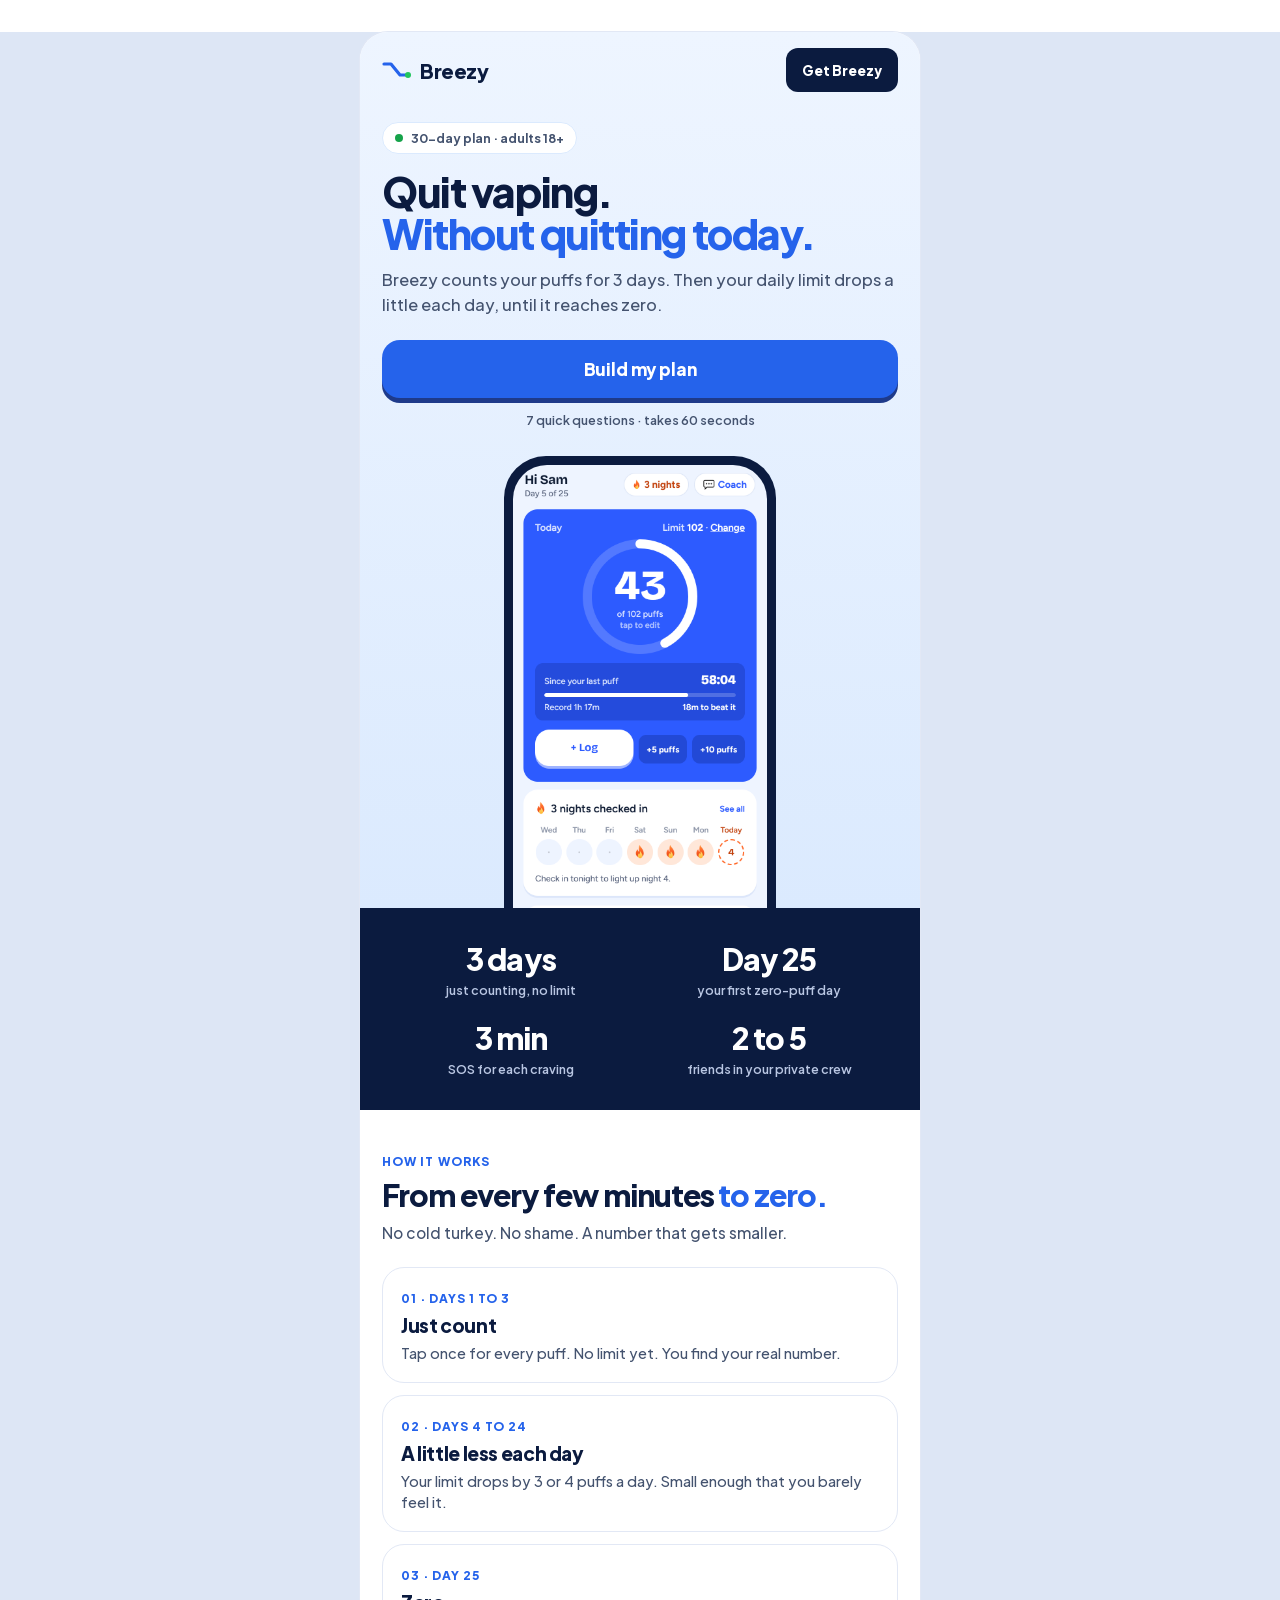
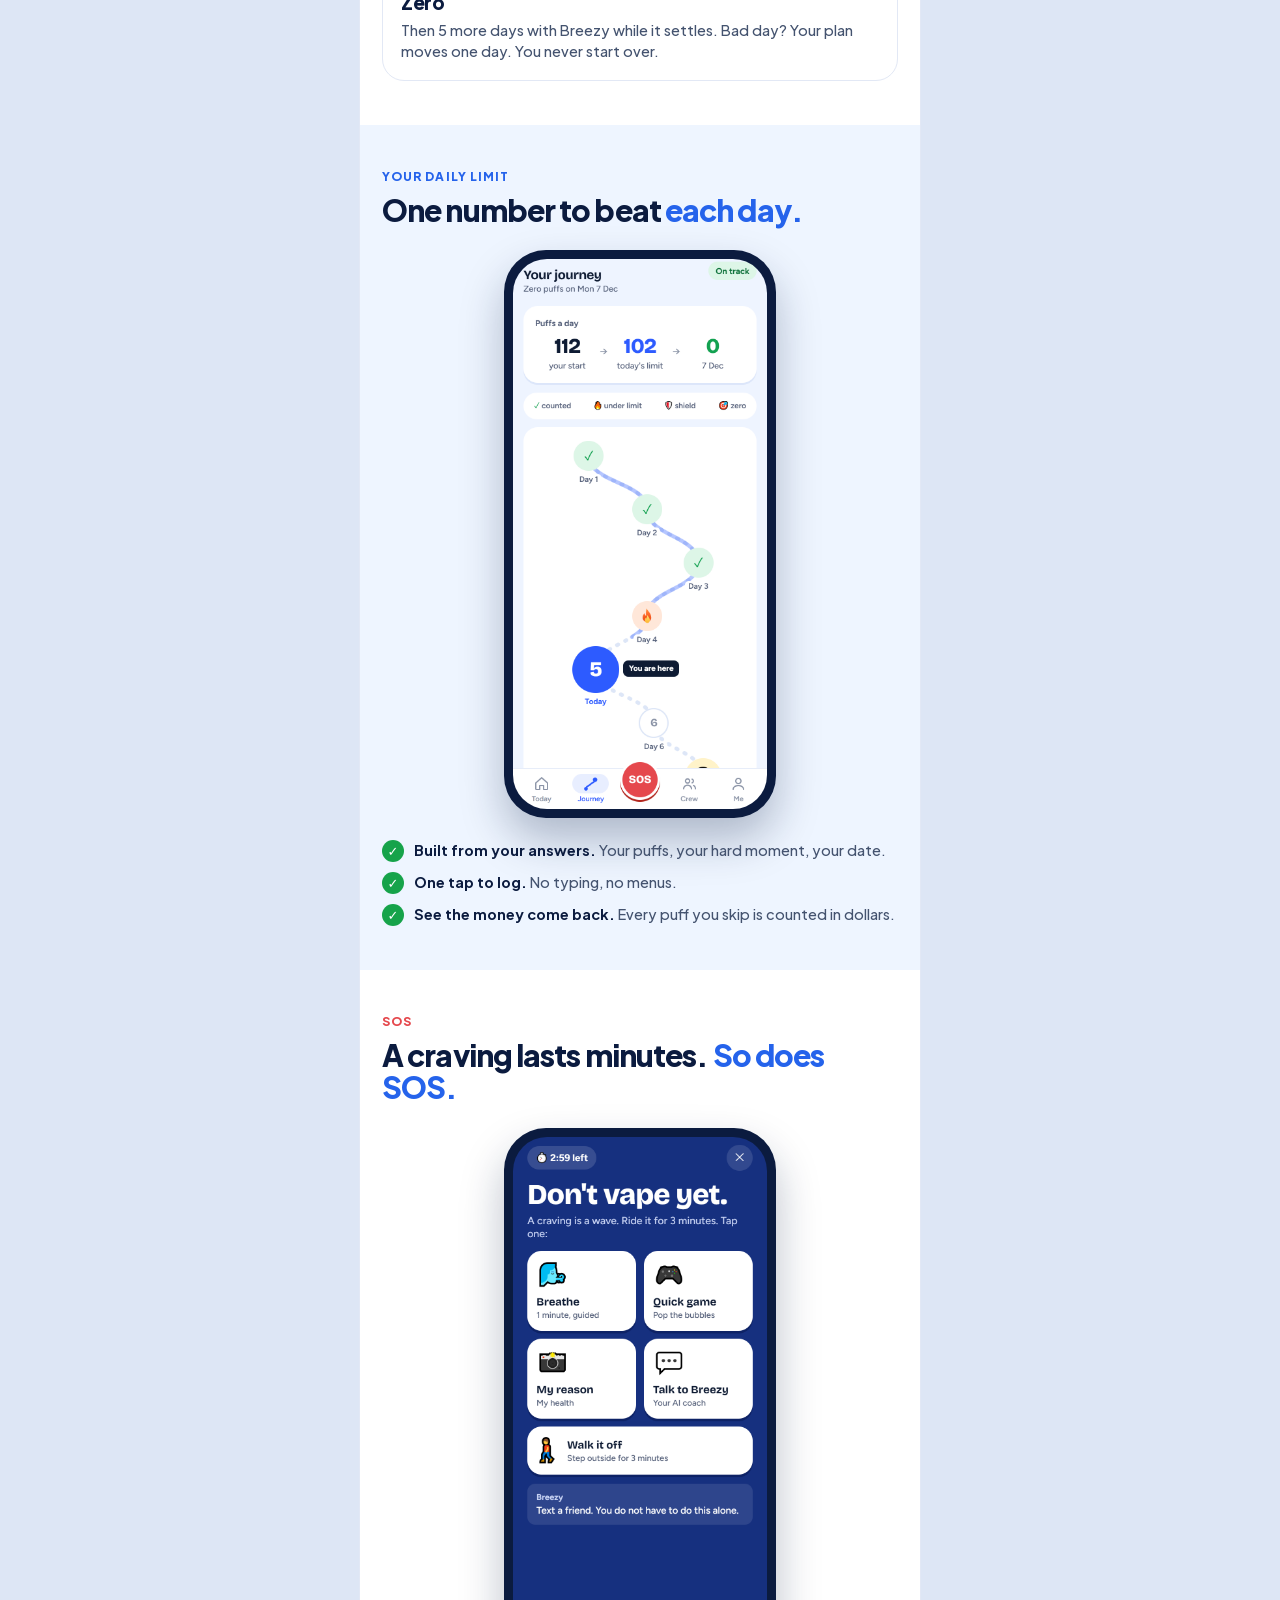
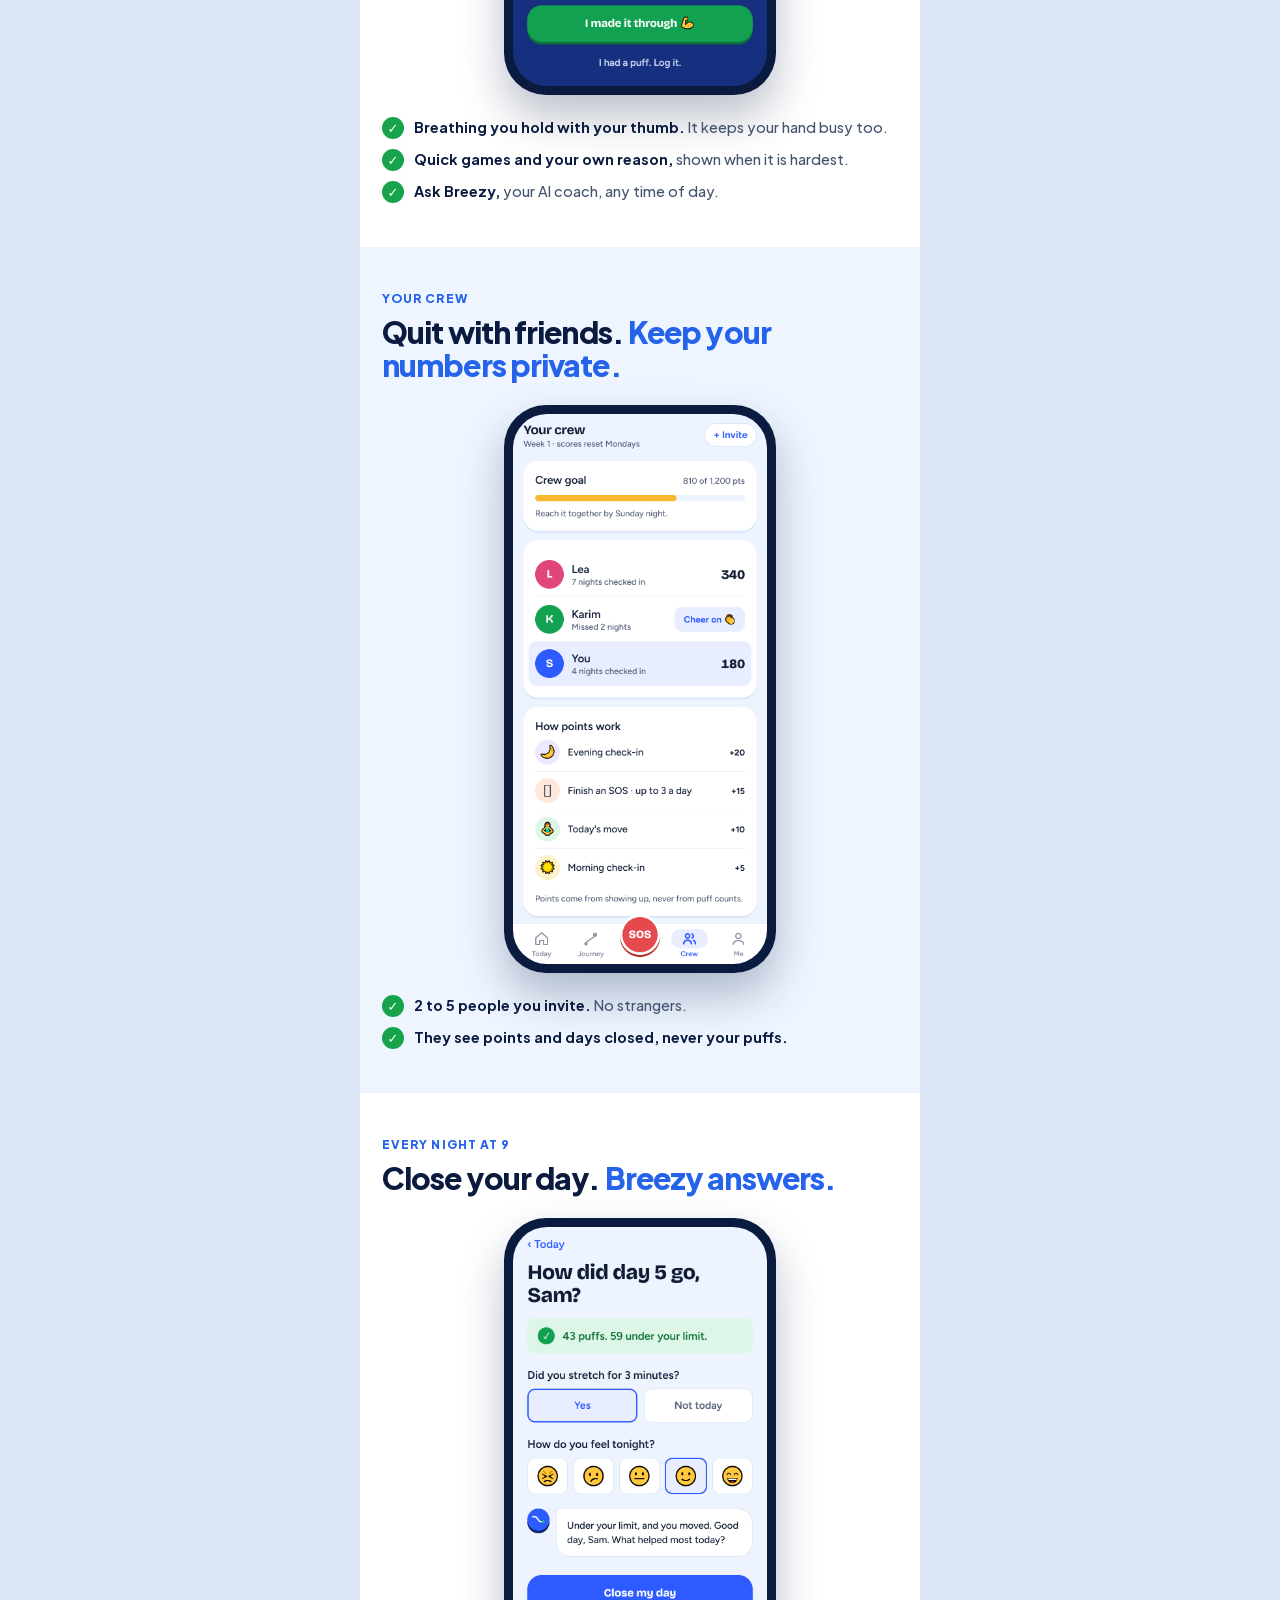
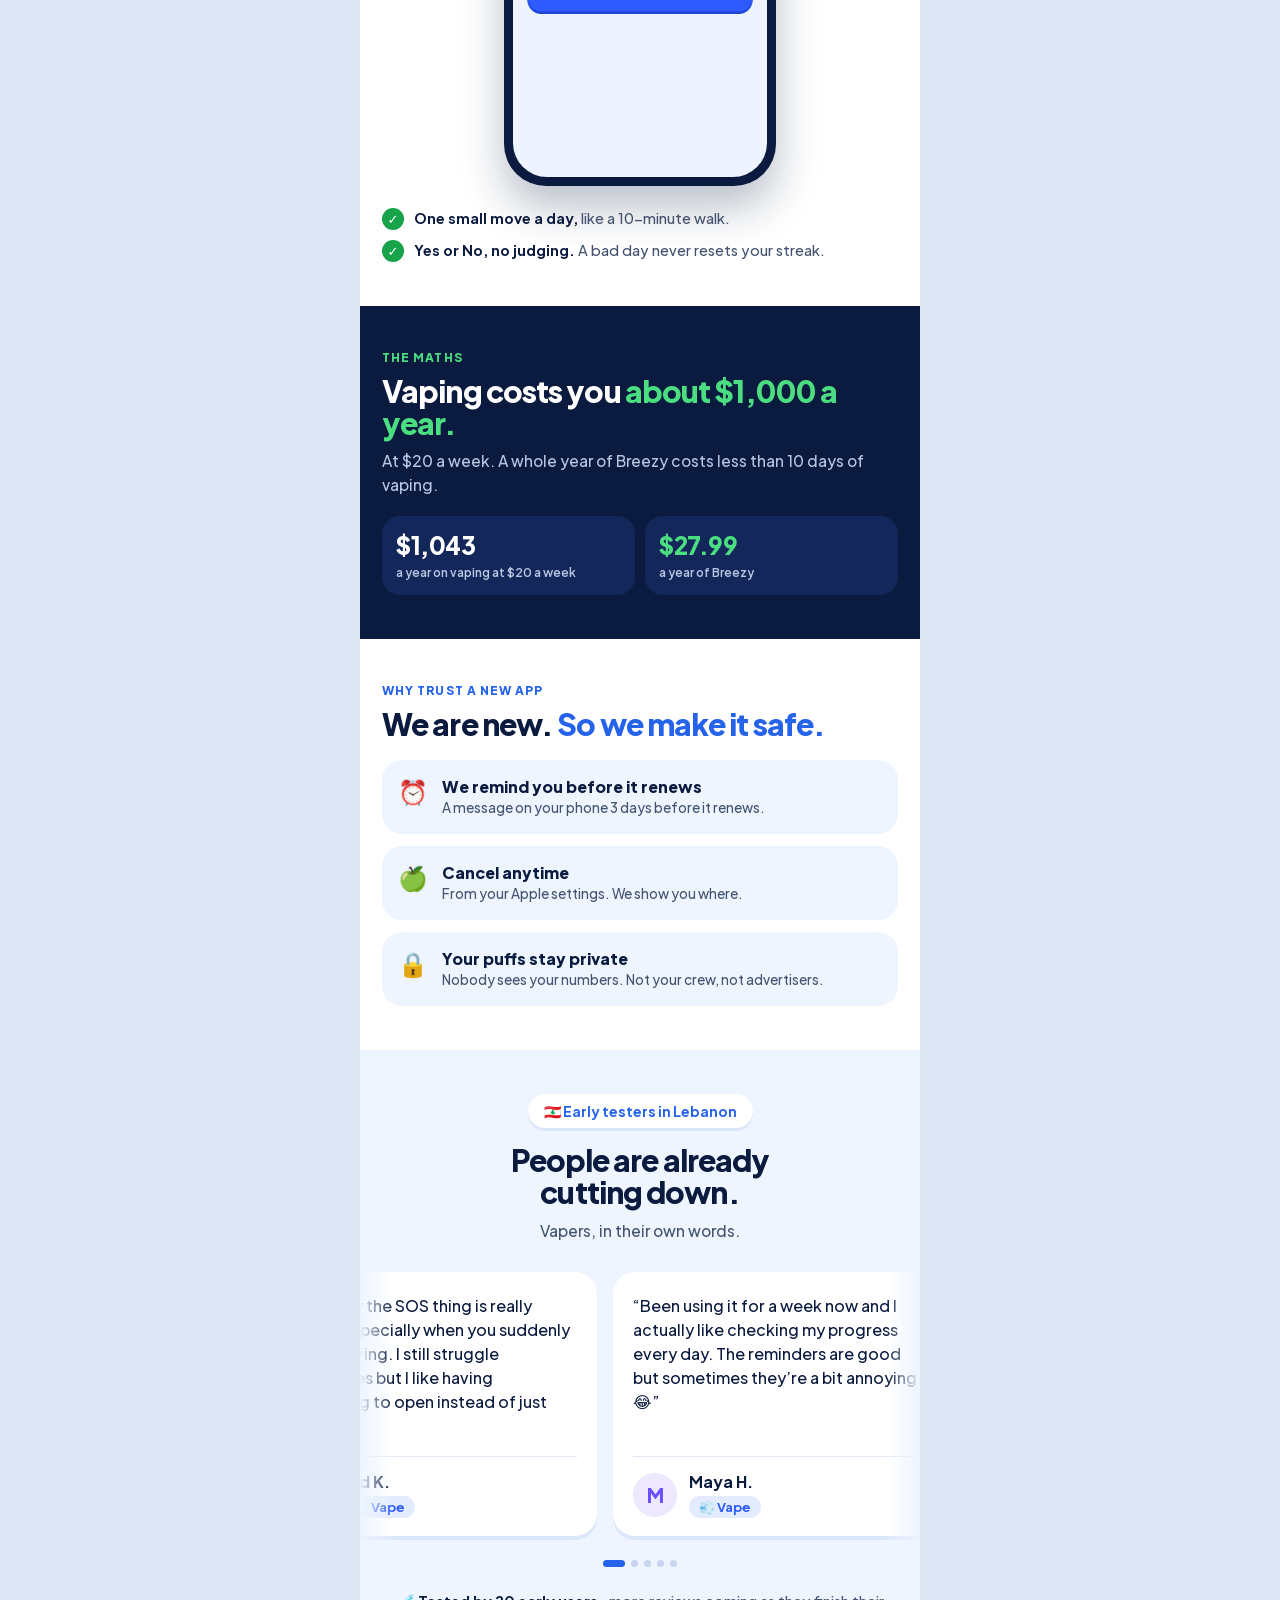
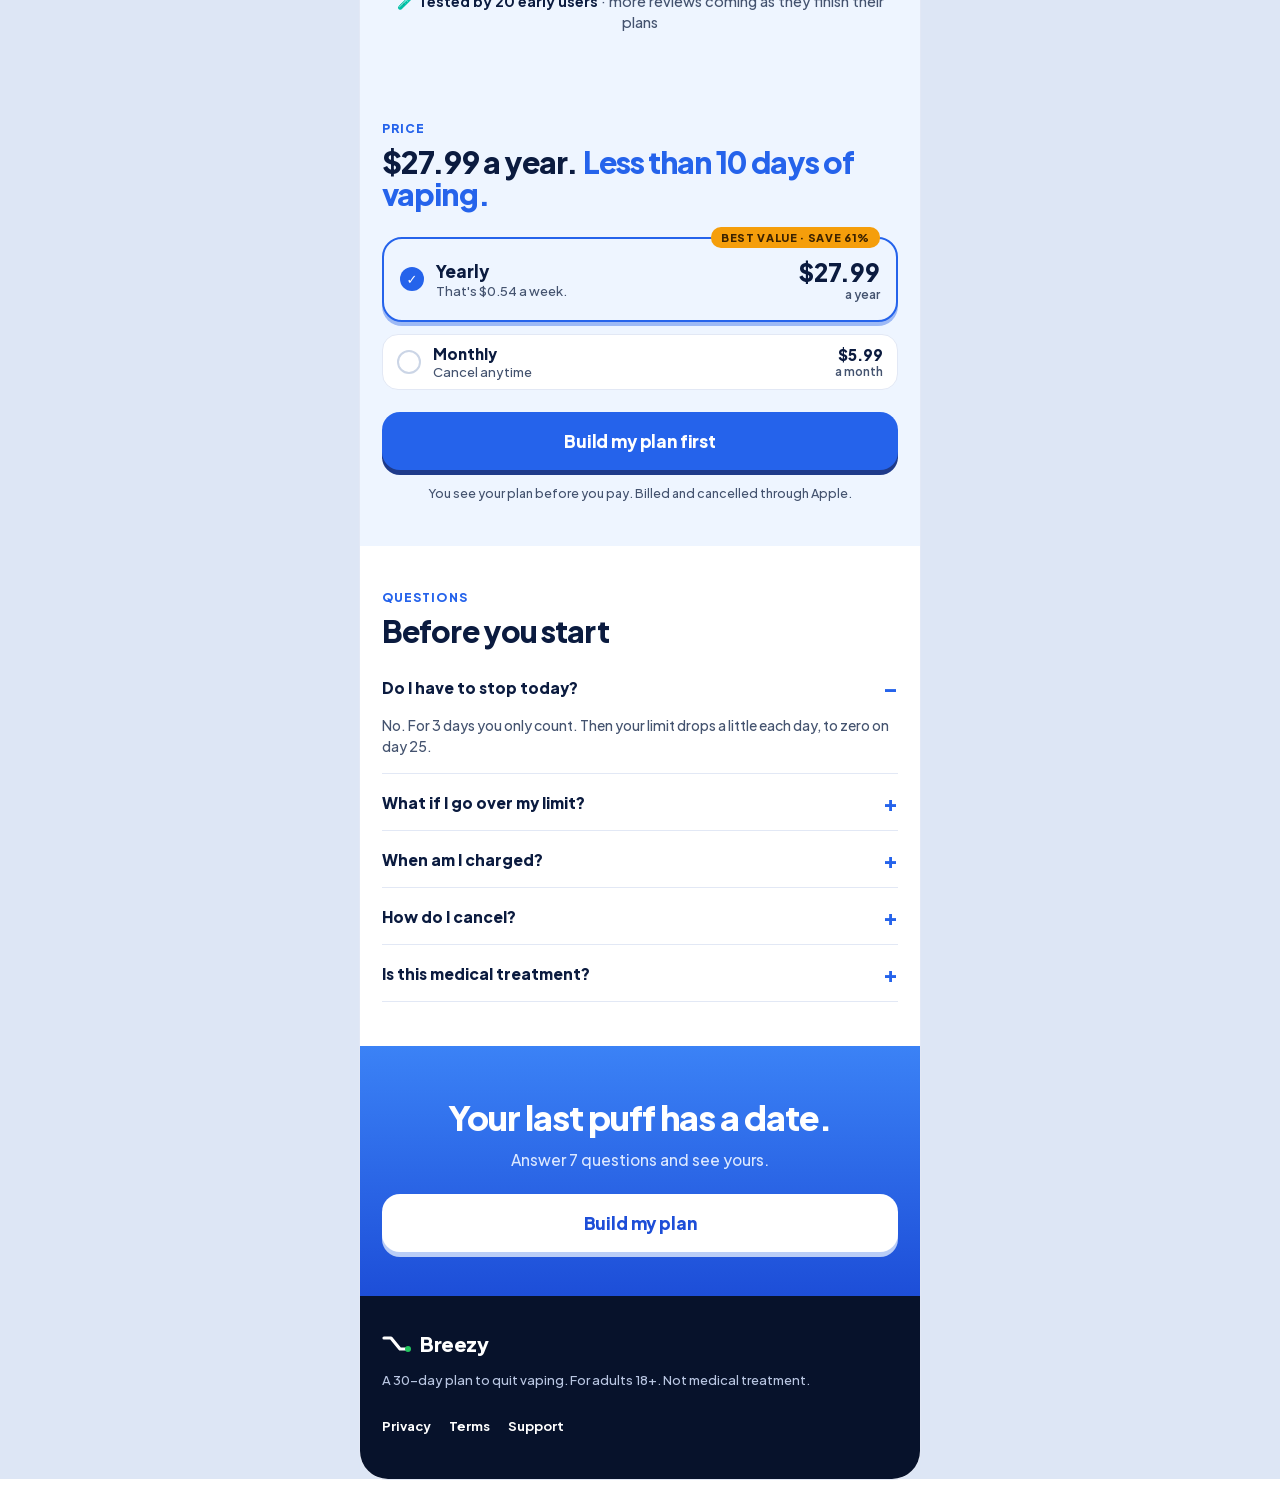
==== commit 53e6e99b: "Publish website and web app" ====
--- a/index.html
+++ b/index.html
@@ -1 +1 @@
-<!DOCTYPE html><html lang="en" class="wYgGkG_variable"><head><meta charSet="utf-8"/><meta name="viewport" content="width=device-width, initial-scale=1"/><link rel="preload" href="/_next/static/media/d8aeca813a9ab546-s.p.18rizl4rsrl42.woff2" as="font" crossorigin="" type="font/woff2"/><link rel="preload" href="/shots/home.png" as="image"/><link rel="preload" href="/shots/plan.png" as="image"/><link rel="preload" href="/shots/sos.png" as="image"/><link rel="preload" href="/shots/crew.png" as="image"/><link rel="preload" href="/shots/close.png" as="image"/><link rel="stylesheet" href="/_next/static/chunks/385sdlnloscst.css" data-precedence="next"/><link rel="preload" as="script" fetchPriority="low" href="/_next/static/chunks/3wkt3-74el481.js"/><script src="/_next/static/chunks/2vw_0jx23q-ec.js" async=""></script><script src="/_next/static/chunks/3-p-1ko4bi9kf.js" async=""></script><script src="/_next/static/chunks/346v_5fvsemiy.js" async=""></script><script src="/_next/static/chunks/turbopack-2u1d16houkiyo.js" async=""></script><script src="/_next/static/chunks/02wzmny-ye9dv.js" async=""></script><script src="/_next/static/chunks/0uuquxhundtwc.js" async=""></script><meta name="theme-color" content="#EEF5FF"/><title>Breezy: a 30-day plan to quit vaping</title><meta name="description" content="A daily limit that drops to zero, SOS for every craving, and a private crew with your friends. For adults 18+."/><link rel="manifest" href="/manifest.webmanifest"/><link rel="canonical" href="https://poorbill123-jpg.github.io/"/><meta name="mobile-web-app-capable" content="yes"/><meta name="apple-mobile-web-app-title" content="Breezy"/><meta name="apple-mobile-web-app-status-bar-style" content="default"/><meta property="og:title" content="Breezy: a 30-day plan to quit vaping"/><meta property="og:description" content="A daily limit that drops to zero, SOS for every craving, and a private crew with your friends. For adults 18+."/><meta property="og:type" content="website"/><meta name="twitter:card" content="summary"/><meta name="twitter:title" content="Breezy: a 30-day plan to quit vaping"/><meta name="twitter:description" content="A daily limit that drops to zero, SOS for every craving, and a private crew with your friends. For adults 18+."/><link rel="icon" href="/favicon.ico" sizes="48x48"/><link rel="icon" href="/icon-192.png" sizes="192x192" type="image/png"/><link rel="apple-touch-icon" href="/apple-touch-icon.png"/><meta name="next-size-adjust" content=""/><script src="/_next/static/chunks/0cz1d0mv5g_q7.js" noModule=""></script></head><body><div hidden=""><!--$--><!--/$--></div><main class="site"><section class="hero"><nav class="nav"><div class="logo"><svg width="30" height="20" viewBox="0 0 30 20" fill="none" aria-hidden="true"><path d="M2 4h7l9 11h6" stroke="#2563EB" stroke-width="3.2" stroke-linecap="round" stroke-linejoin="round"></path><circle cx="26" cy="15" r="3" fill="#22C55E"></circle></svg>Breezy</div><a class="get" href="/app/">Get Breezy</a></nav><div class="in"><div class="newb"><i></i>30-day plan · adults 18+</div><h1>Quit vaping.<br/><span>Without quitting today.</span></h1><p class="l">Breezy counts your puffs for 3 days. Then your daily limit drops a little each day, until it reaches zero.</p><a class="btn btn-p" href="/app/">Build my plan</a><div class="micro">7 quick questions · takes 60 seconds</div></div><div class="ph crop"><img src="/shots/home.png" alt="Breezy&#x27;s Home screen: puffs today in a ring, the time since your last puff, and today&#x27;s small tasks" width="254" height="550"/></div></section><section class="strip"><div><b>3 days</b><span>just counting, no limit</span></div><div><b>Day 25</b><span>your first zero-puff day</span></div><div><b>3 min</b><span>SOS for each craving</span></div><div><b>2 to 5</b><span>friends in your private crew</span></div></section><section><div class="eyebrow">How it works</div><h2>From every few minutes <span>to zero.</span></h2><p class="lead">No cold turkey. No shame. A number that gets smaller.</p><div class="how"><div class="c"><i>01 · DAYS 1 TO 3</i><b>Just count</b><p>Tap once for every puff. No limit yet. You find your real number.</p></div><div class="c"><i>02 · DAYS 4 TO 24</i><b>A little less each day</b><p>Your limit drops by 3 or 4 puffs a day. Small enough that you barely feel it.</p></div><div class="c"><i>03 · DAY 25</i><b>Zero</b><p>Then 5 more days with Breezy while it settles. Bad day? Your plan moves one day. You never start over.</p></div></div></section><section class="feat"><div class="eyebrow">Your daily limit</div><h2>One number to beat <span>each day.</span></h2><div class="ph"><img src="/shots/plan.png" alt="Your journey: from your start to zero, day by day" width="254" height="550"/></div><div class="cks"><div><span class="chk" aria-hidden="true">✓</span><span><b>Built from your answers.</b> Your puffs, your hard moment, your date.</span></div><div><span class="chk" aria-hidden="true">✓</span><span><b>One tap to log.</b> No typing, no menus.</span></div><div><span class="chk" aria-hidden="true">✓</span><span><b>See the money come back.</b> Every puff you skip is counted in dollars.</span></div></div></section><section class="feat w"><div class="eyebrow red">SOS</div><h2>A craving lasts minutes. <span>So does SOS.</span></h2><div class="ph"><img src="/shots/sos.png" alt="The SOS screen: a 3-minute timer and four quick ways to ride out a craving" width="254" height="550"/></div><div class="cks"><div><span class="chk" aria-hidden="true">✓</span><span><b>Breathing you hold with your thumb.</b> It keeps your hand busy too.</span></div><div><span class="chk" aria-hidden="true">✓</span><span><b>Quick games and your own reason,</b> shown when it is hardest.</span></div><div><span class="chk" aria-hidden="true">✓</span><span><b>Ask Breezy,</b> your AI coach, any time of day.</span></div></div></section><section class="feat"><div class="eyebrow">Your crew</div><h2>Quit with friends. <span>Keep your numbers private.</span></h2><div class="ph"><img src="/shots/crew.png" alt="The crew: a shared goal, points and nights checked in, no puff numbers" width="254" height="550"/></div><div class="cks"><div><span class="chk" aria-hidden="true">✓</span><span><b>2 to 5 people you invite.</b> No strangers.</span></div><div><span class="chk" aria-hidden="true">✓</span><span><b>They see points and days closed, never your puffs.</b></span></div></div></section><section class="feat w"><div class="eyebrow">Every night at 9</div><h2>Close your day. <span>Breezy answers.</span></h2><div class="ph"><img src="/shots/close.png" alt="The evening check-in: the result, the move, a mood and the coach&#x27;s reply" width="254" height="550"/></div><div class="cks"><div><span class="chk" aria-hidden="true">✓</span><span><b>One small move a day,</b> like a 10-minute walk.</span></div><div><span class="chk" aria-hidden="true">✓</span><span><b>Yes or No, no judging.</b> A bad day never resets your streak.</span></div></div></section><section class="money"><div class="eyebrow green">The maths</div><h2>Vaping costs you <span>about $1,000 a year.</span></h2><p class="lead">At $20 a week. A whole year of Breezy costs less than <!-- -->10<!-- --> days of vaping.</p><div class="mrow"><div><b>$<!-- -->1,043</b><span>a year on vaping at $20 a week</span></div><div class="g"><b>$27.99</b><span>a year of Breezy</span></div></div></section><section><div class="eyebrow">Why trust a new app</div><h2>We are new. <span>So we make it safe.</span></h2><div class="promise"><div class="c"><span class="e" aria-hidden="true">⏰</span><div><b>We remind you before it renews</b><p>A message on your phone 3 days before it renews.</p></div></div><div class="c"><span class="e" aria-hidden="true">🍏</span><div><b>Cancel anytime</b><p>From your Apple settings. We show you where.</p></div></div><div class="c"><span class="e" aria-hidden="true">🔒</span><div><b>Your puffs stay private</b><p>Nobody sees your numbers. Not your crew, not advertisers.</p></div></div></div></section><section class="reviews"><div class="kick">🇱🇧 Early testers in Lebanon</div><h2>People are already <br class="wide"/>cutting down.</h2><p class="lead">Vapers, in their own words.</p><div class="rvmask"><div class="rvtrack" role="region" aria-label="Reviews from early testers" tabindex="0"><figure class="rv"><blockquote class="rv-q">“Honestly the SOS thing is really useful, especially when you suddenly get a craving. I still struggle sometimes but I like having something to open instead of just giving in.”</blockquote><figcaption class="rv-who"><span class="rv-av" style="background:#E3ECFF;color:#2D5BFF" aria-hidden="true">J</span><span><b>Jad K.</b><span class="rv-chip" style="background:#E3ECFF;color:#2D5BFF">💨 Vape</span></span></figcaption></figure><figure class="rv"><blockquote class="rv-q">“Been using it for a week now and I actually like checking my progress every day. The reminders are good but sometimes they’re a bit annoying 😂”</blockquote><figcaption class="rv-who"><span class="rv-av" style="background:#EEE8FF;color:#6B4EFF" aria-hidden="true">M</span><span><b>Maya H.</b><span class="rv-chip" style="background:#E3ECFF;color:#2D5BFF">💨 Vape</span></span></figcaption></figure><figure class="rv"><blockquote class="rv-q">“Wallah the streak makes a difference 😂 You see the days adding up and you don’t want to lose your progress. Would be nice to have more achievements though.”</blockquote><figcaption class="rv-who"><span class="rv-av" style="background:#FFE7D9;color:#C2410C" aria-hidden="true">K</span><span><b>Karim F.</b><span class="rv-chip" style="background:#E3ECFF;color:#2D5BFF">💨 Vape</span></span></figcaption></figure><figure class="rv"><blockquote class="rv-q">“I like that it’s simple and doesn’t overwhelm you with too much information. Bas I think it needs more daily motivation, especially when you’re having a difficult day.”</blockquote><figcaption class="rv-who"><span class="rv-av" style="background:#DDF6E7;color:#0B7038" aria-hidden="true">L</span><span><b>Lara K.</b><span class="rv-chip" style="background:#E3ECFF;color:#2D5BFF">💨 Vape</span></span></figcaption></figure><figure class="rv"><blockquote class="rv-q">“First few days weren’t easy at all. I liked the SOS feature because it gives you a moment to stop and think. Still working on it but the app is a nice support.”</blockquote><figcaption class="rv-who"><span class="rv-av" style="background:#FFE4EC;color:#C0265B" aria-hidden="true">A</span><span><b>Anthony S.</b><span class="rv-chip" style="background:#E3ECFF;color:#2D5BFF">💨 Vape</span></span></figcaption></figure><figure class="rv" aria-hidden="true"><blockquote class="rv-q">“Honestly the SOS thing is really useful, especially when you suddenly get a craving. I still struggle sometimes but I like having something to open instead of just giving in.”</blockquote><figcaption class="rv-who"><span class="rv-av" style="background:#E3ECFF;color:#2D5BFF" aria-hidden="true">J</span><span><b>Jad K.</b><span class="rv-chip" style="background:#E3ECFF;color:#2D5BFF">💨 Vape</span></span></figcaption></figure><figure class="rv" aria-hidden="true"><blockquote class="rv-q">“Been using it for a week now and I actually like checking my progress every day. The reminders are good but sometimes they’re a bit annoying 😂”</blockquote><figcaption class="rv-who"><span class="rv-av" style="background:#EEE8FF;color:#6B4EFF" aria-hidden="true">M</span><span><b>Maya H.</b><span class="rv-chip" style="background:#E3ECFF;color:#2D5BFF">💨 Vape</span></span></figcaption></figure><figure class="rv" aria-hidden="true"><blockquote class="rv-q">“Wallah the streak makes a difference 😂 You see the days adding up and you don’t want to lose your progress. Would be nice to have more achievements though.”</blockquote><figcaption class="rv-who"><span class="rv-av" style="background:#FFE7D9;color:#C2410C" aria-hidden="true">K</span><span><b>Karim F.</b><span class="rv-chip" style="background:#E3ECFF;color:#2D5BFF">💨 Vape</span></span></figcaption></figure><figure class="rv" aria-hidden="true"><blockquote class="rv-q">“I like that it’s simple and doesn’t overwhelm you with too much information. Bas I think it needs more daily motivation, especially when you’re having a difficult day.”</blockquote><figcaption class="rv-who"><span class="rv-av" style="background:#DDF6E7;color:#0B7038" aria-hidden="true">L</span><span><b>Lara K.</b><span class="rv-chip" style="background:#E3ECFF;color:#2D5BFF">💨 Vape</span></span></figcaption></figure><figure class="rv" aria-hidden="true"><blockquote class="rv-q">“First few days weren’t easy at all. I liked the SOS feature because it gives you a moment to stop and think. Still working on it but the app is a nice support.”</blockquote><figcaption class="rv-who"><span class="rv-av" style="background:#FFE4EC;color:#C0265B" aria-hidden="true">A</span><span><b>Anthony S.</b><span class="rv-chip" style="background:#E3ECFF;color:#2D5BFF">💨 Vape</span></span></figcaption></figure></div></div><div class="rvdots" aria-hidden="true"><i class="on"></i><i></i><i></i><i></i><i></i></div><div class="rvfoot">🧪 <b>Tested by 20 early users</b> · more reviews coming as they finish their plans</div></section><section class="price"><div class="eyebrow">Price</div><h2>$27.99<!-- --> a year. <span>Less than <!-- -->10<!-- --> days of vaping.</span></h2><div class="plan sel"><span class="badge">BEST VALUE · SAVE <!-- -->61<!-- -->%</span><div class="radio">✓</div><div><div class="n">Yearly</div><div class="d">That&#x27;s <!-- -->$0.54<!-- --> a week.</div></div><div class="p">$27.99<small>a year</small></div></div><div class="plan small"><div class="radio"></div><div><div class="n">Monthly</div><div class="d">Cancel anytime</div></div><div class="p">$5.99<small>a month</small></div></div><a class="btn btn-p" href="/app/" style="margin-top:22px">Build my plan first</a><div class="legal">You see your plan before you pay. Billed and cancelled through Apple.</div></section><section class="faq"><div class="eyebrow">Questions</div><h2>Before you start</h2><div class="faq-list"><div class="q1"><button type="button" aria-expanded="true"><span>Do I have to stop today?</span><i aria-hidden="true">–</i></button><p>No. For 3 days you only count. Then your limit drops a little each day, to zero on day 25.</p></div><div class="q1"><button type="button" aria-expanded="false"><span>What if I go over my limit?</span><i aria-hidden="true">+</i></button></div><div class="q1"><button type="button" aria-expanded="false"><span>When am I charged?</span><i aria-hidden="true">+</i></button></div><div class="q1"><button type="button" aria-expanded="false"><span>How do I cancel?</span><i aria-hidden="true">+</i></button></div><div class="q1"><button type="button" aria-expanded="false"><span>Is this medical treatment?</span><i aria-hidden="true">+</i></button></div></div></section><section class="final"><h2>Your last puff has a date.</h2><p>Answer 7 questions and see yours.</p><a class="btn btn-w" href="/app/">Build my plan</a></section><footer class="foot"><div class="logo" style="color:#fff"><svg width="30" height="20" viewBox="0 0 30 20" fill="none" aria-hidden="true"><path d="M2 4h7l9 11h6" stroke="#FFFFFF" stroke-width="3.2" stroke-linecap="round" stroke-linejoin="round"></path><circle cx="26" cy="15" r="3" fill="#22C55E"></circle></svg>Breezy</div>A 30-day plan to quit vaping. For adults 18+. Not medical treatment.<div class="lk"><a href="/privacy/">Privacy</a><a href="/terms/">Terms</a><a href="mailto:breezyvapequitter@gmail.com">Support</a></div></footer></main><!--$--><!--/$--><script id="_R_">(globalThis["TURBOPACK"] || (globalThis["TURBOPACK"] = [])).push({"otherChunks":["static/chunks/3wkt3-74el481.js","static/chunks/2vw_0jx23q-ec.js","static/chunks/3-p-1ko4bi9kf.js","static/chunks/346v_5fvsemiy.js"],"runtimeModuleIds":[95506]});</script><script src="/_next/static/chunks/3wkt3-74el481.js" async=""></script><script>(self.__next_f=self.__next_f||[]).push([0])</script><script>self.__next_f.push([1,"1:\"$Sreact.fragment\"\n2:\"/_next/static/chunks/02wzmny-ye9dv.js\"\n3:I[88287,[\"$2\"],\"default\"]\n4:I[74895,[\"$2\"],\"default\"]\n13:\"ViewportBoundary\"\n14:I[51858,[\"$2\"],\"$13\"]\n16:\"MetadataBoundary\"\n17:I[51858,[\"$2\"],\"$16\"]\n18:\"$Sreact.suspense\"\n1a:I[52576,[\"$2\"],\"default\",1]\n:HL[\"/_next/static/chunks/385sdlnloscst.css\",\"style\"]\n:HL[\"/_next/static/media/d8aeca813a9ab546-s.p.18rizl4rsrl42.woff2\",\"font\",{\"crossOrigin\":\"\",\"type\":\"font/woff2\"}]\n:HL[\"/shots/home.png\",\"image\"]\n5:[[\"children\",{\"s\":\"__PAGE__\",\"h\":512,\"d\":{\"r\":[\"$\",\"$1\",\"c\",{\"children\":[[\"$\",\"main\",null,{\"className\":\"site\",\"children\":[[\"$\",\"section\",null,{\"className\":\"hero\",\"children\":[[\"$\",\"nav\",null,{\"className\":\"nav\",\"children\":[[\"$\",\"div\",null,{\"className\":\"logo\",\"style\":\"$undefined\",\"children\":[[\"$\",\"svg\",null,{\"width\":\"30\",\"height\":\"20\",\"viewBox\":\"0 0 30 20\",\"fill\":\"none\",\"aria-hidden\":\"true\",\"children\":[[\"$\",\"path\",null,{\"d\":\"M2 4h7l9 11h6\",\"stroke\":\"#2563EB\",\"strokeWidth\":\"3.2\",\"strokeLinecap\":\"round\",\"strokeLinejoin\":\"round\"}],[\"$\",\"circle\",null,{\"cx\":\"26\",\"cy\":\"15\",\"r\":\"3\",\"fill\":\"#22C55E\"}]]}],\"Breezy\"]}],[\"$\",\"a\",null,{\"className\":\"get\",\"href\":\"/app/\",\"children\":\"Get Breezy\"}]]}],[\"$\",\"div\",null,{\"className\":\"in\",\"children\":[[\"$\",\"div\",null,{\"className\":\"newb\",\"children\":[[\"$\",\"i\",null,{}],\"30-day plan · adults 18+\"]}],[\"$\",\"h1\",null,{\"children\":[\"Quit vaping.\",[\"$\",\"br\",null,{}],[\"$\",\"span\",null,{\"children\":\"Without quitting today.\"}]]}],[\"$\",\"p\",null,{\"className\":\"l\",\"children\":\"Breezy counts your puffs for 3 days. Then your daily limit drops a little each day, until it reaches zero.\"}],[\"$\",\"a\",null,{\"className\":\"btn btn-p\",\"href\":\"/app/\",\"children\":\"Build my plan\"}],[\"$\",\"div\",null,{\"className\":\"micro\",\"children\":\"7 quick questions · takes 60 seconds\"}]]}],[\"$\",\"div\",null,{\"className\":\"ph crop\",\"children\":[\"$\",\"img\",null,{\"src\":\"/shots/home.png\",\"alt\":\"Breezy's Home screen: puffs today in a ring, the time since your last puff, and today's small tasks\",\"width\":254,\"height\":550}]}]]}],[\"$\",\"section\",null,{\"className\":\"strip\",\"children\":[[\"$\",\"div\",null,{\"children\":[[\"$\",\"b\",null,{\"children\":\"3 days\"}],[\"$\",\"span\",null,{\"children\":\"just counting, no limit\"}]]}],[\"$\",\"div\",null,{\"children\":[[\"$\",\"b\",null,{\"children\":\"Day 25\"}],[\"$\",\"span\",null,{\"children\":\"your first zero-puff day\"}]]}],[\"$\",\"div\",null,{\"children\":[[\"$\",\"b\",null,{\"children\":\"3 min\"}],[\"$\",\"span\",null,{\"children\":\"SOS for each craving\"}]]}],[\"$\",\"div\",null,{\"children\":[[\"$\",\"b\",null,{\"children\":\"2 to 5\"}],[\"$\",\"span\",null,{\"children\":\"friends in your private crew\"}]]}]]}],[\"$\",\"section\",null,{\"children\":[[\"$\",\"div\",null,{\"className\":\"eyebrow\",\"children\":\"How it works\"}],[\"$\",\"h2\",null,{\"children\":[\"From every few minutes \",[\"$\",\"span\",null,{\"children\":\"to zero.\"}]]}],[\"$\",\"p\",null,{\"className\":\"lead\",\"children\":\"No cold turkey. No shame. A number that gets smaller.\"}],[\"$\",\"div\",null,{\"className\":\"how\",\"children\":[[\"$\",\"div\",null,{\"className\":\"c\",\"children\":[[\"$\",\"i\",null,{\"children\":\"01 · DAYS 1 TO 3\"}],[\"$\",\"b\",null,{\"children\":\"Just count\"}],[\"$\",\"p\",null,{\"children\":\"Tap once for every puff. No limit yet. You find your real number.\"}]]}],[\"$\",\"div\",null,{\"className\":\"c\",\"children\":[[\"$\",\"i\",null,{\"children\":\"02 · DAYS 4 TO 24\"}],[\"$\",\"b\",null,{\"children\":\"A little less each day\"}],[\"$\",\"p\",null,{\"children\":\"Your limit drops by 3 or 4 puffs a day. Small enough that you barely feel it.\"}]]}],[\"$\",\"div\",null,{\"className\":\"c\",\"children\":[[\"$\",\"i\",null,{\"children\":\"03 · DAY 25\"}],[\"$\",\"b\",null,{\"children\":\"Zero\"}],[\"$\",\"p\",null,{\"children\":\"Then 5 more days with Breezy while it settles. Bad day? Your plan moves one day. You never start over.\"}]]}]]}]]}],\"$L6\",\"$L7\",\"$L8\",\"$L9\",\"$La\",\"$Lb\",\"$Lc\",\"$Ld\",\"$Le\",\"$Lf\",\"$L10\"]}],[\"$L11\"],\"$L12\"]}],\"p\":false,\"v\":null}}]]\n0:{\"P\":null,\"c\":[\"\",\"\"],\"q\":\"\",\"i\":false,\"t\":{\"t\":{\"s\":\"\",\"h\":528,\"d\":{\"r\":[\"$\",\"$1\",\"c\",{\"children\":[[[\"$\",\"link\",\"0\",{\"rel\":\"stylesheet\",\"href\":\"/_next/static/chunks/385sdlnloscst.css\",\"precedence\":\"next\",\"crossOrigin\":\"$undefined\",\"nonce\":\"$undefined\"}],[\"$\",\"script\",\"script-0\",{\"src\":\"/_next/static/chunks/02wzmny-ye9dv.js\",\"async\":true,\"nonce\":\"$undefined\"}]],[\"$\",\"html\",null,{\"lang\":\"en\",\"className\":\"wYgGkG_variable\",\"children\":[\"$\",\"body\",null,{\"children\":[\"$\",\"$L3\",null,{\"parallelRouterKey\":\"children\",\"error\":\"$undefined\",\"errorStyles\":\"$undefined\",\"errorScripts\":\"$undefined\",\"template\":[\"$\",\"$L4\",null,{}],\"templateStyles\":\"$undefined\",\"templateScripts\":\"$undefined\",\"notFound\":[[[\"$\",\"title\",null,{\"children\":\"404: This page could not be found.\"}],[\"$\",\"div\",null,{\"style\":{\"fontFamily\":\"system-ui,\\\"Segoe UI\\\",Roboto,Helvetica,Arial,sans-serif,\\\"Apple Color Emoji\\\",\\\"Segoe UI Emoji\\\"\",\"height\":\"100vh\",\"textAlign\":\"center\",\"display\":\"flex\",\"flexDirection\":\"column\",\"alignItems\":\"center\",\"justifyContent\":\"center\"},\"children\":[\"$\",\"div\",null,{\"children\":[[\"$\",\"style\",null,{\"dangerouslySetInnerHTML\":{\"__html\":\"body{color:#000;background:#fff;margin:0}.next-error-h1{border-right:1px solid rgba(0,0,0,.3)}@media (prefers-color-scheme:dark){body{color:#fff;background:#000}.next-error-h1{border-right:1px solid rgba(255,255,255,.3)}}\"}}],[\"$\",\"h1\",null,{\"className\":\"next-error-h1\",\"style\":{\"display\":\"inline-block\",\"margin\":\"0 20px 0 0\",\"padding\":\"0 23px 0 0\",\"fontSize\":24,\"fontWeight\":500,\"verticalAlign\":\"top\",\"lineHeight\":\"49px\"},\"children\":404}],[\"$\",\"div\",null,{\"style\":{\"display\":\"inline-block\"},\"children\":[\"$\",\"h2\",null,{\"style\":{\"fontSize\":14,\"fontWeight\":400,\"lineHeight\":\"49px\",\"margin\":0},\"children\":\"This page could not be found.\"}]}]]}]}]],[]],\"forbidden\":\"$undefined\",\"unauthorized\":\"$undefined\"}]}]}]]}],\"p\":false,\"v\":null},\"c\":\"$Q5\"},\"h\":{\"r\":[\"$\",\"$1\",\"h\",{\"children\":[null,[\"$\",\"$L14\",null,{\"children\":\"$L15\"}],[\"$\",\"$L17\",null,{\"children\":[[\"$\",\"div\",null,{\"hidden\":true,\"children\":[\"$\",\"$18\",null,{\"name\":\"Next.Metadata\",\"children\":\"$L19\"}]}],null]}],[\"$\",\"meta\",null,{\"name\":\"next-size-adjust\",\"content\":\"\"}]]}],\"p\":false,\"v\":null}},\"m\":\"$undefined\",\"G\":[\"$1a\",[[\"$\",\"link\",\"0\",{\"rel\":\"stylesheet\",\"href\":\"/_next/static/chunks/385sdlnloscst.css\",\"precedence\":\"next\",\"crossOrigin\":\"$undefined\",\"nonce\":\"$undefined\"}]]],\"S\":true,\"r\":\"$undefined\",\"s\":\"$undefined\",\"a\":\"$undefined\",\"l\":\"$undefined\",\"p\":\"$undefined\",\"d\":\"$undefined\",\"b\":\"T542_nQHvUnvvaLEmtN1g\"}\n1b:\"/_next/static/chunks/0uuquxhundtwc.js\"\n1c:I[49076,[\"$2\",\"$1b\"],\"Reviews\"]\n1d:I[15905,[\"$2\",\"$1b\"],\"Faq\"]\n1e:I[4561,[\"$2\",\"$1b\"],\"\"]\n1f:I[51858,[\"$2\"],\"OutletBoundary\"]\n:HL[\"/shots/plan.png\",\"image\"]\n:HL[\"/shots/sos.png\",\"image\"]\n:HL[\"/shots/crew.png\",\"image\"]\n:HL[\"/shots/close.png\",\"image\"]\n6:[\"$\",\"section\",null,{\"className\":\"feat\",\"children\":[[\"$\",\"div\",null,{\"className\":\"eyebrow\",\"children\":\"Your daily limit\"}],[\"$\",\"h2\",null,{\"children\":[\"One number to beat \",[\"$\",\"span\",null,{\"children\":\"each day.\"}]]}],[\"$\",\"div\",null,{\"className\":\"ph\",\"children\":[\"$\",\"img\",null,{\"src\":\"/shots/plan.png\",\"alt\":\"Your journey: from your start to zero, day by day\",\"width\":254,\"height\":550}]}],[\"$\",\"div\",null,{\"className\":\"cks\",\"children\":[[\"$\",\"div\",\"Built from your answers.\",{\"children\":[[\"$\",\"span\",null,{\"className\":\"chk\",\"aria-hidden\":\"true\",\"children\":\"✓\"}],[\"$\",\"span\",null,{\"children\":[[\"$\",\"b\",null,{\"children\":\"Built from your answers.\"}],\" Your puffs, your hard moment, your date.\"]}]]}],[\"$\",\"div\",\"One tap to log.\",{\"children\":[[\"$\",\"span\",null,{\"className\":\"chk\",\"aria-hidden\":\"true\",\"children\":\"✓\"}],[\"$\",\"span\",null,{\"children\":[[\"$\",\"b\",null,{\"children\":\"One tap to log.\"}],\" No typing, no menus.\"]}]]}],[\"$\",\"div\",\"See the money come back.\",{\"children\":[[\"$\",\"span\",null,{\"className\":\"chk\",\"aria-hidden\":\"true\",\"children\":\"✓\"}],[\"$\",\"span\",null,{\"children\":[[\"$\",\"b\",null,{\"children\":\"See the money come back.\"}],\" Every puff you skip is counted in dollars.\"]}]]}]]}]]}]\n7:[\"$\",\"section\",null,{\"className\":\"feat w\",\"children\":[[\"$\",\"div\",null,{\"className\":\"eyebrow red\",\"children\":\"SOS\"}],[\"$\",\"h2\",null,{\"children\":[\"A craving lasts minutes. \",[\"$\",\"span\",null,{\"children\":\"So does SOS.\"}]]}],[\"$\",\"div\",null,{\"className\":\"ph\",\"children\":[\"$\",\"img\",null,{\"src\":\"/shots/sos.png\",\"alt\":\"The SOS screen: a 3-minute timer and four quick ways to ride out a craving\",\"width\":254,\"height\":550}]}],[\"$\",\"div\",null,{\"className\":\"cks\",\"children\":[[\"$\",\"div\",\"Breathing you hold with your thumb.\",{\"children\":[[\"$\",\"span\",null,{\"className\":\"chk\",\"aria-hidden\":\"true\",\"children\":\"✓\"}],[\"$\",\"span\",null,{\"children\":[[\"$\",\"b\",null,{\"children\":\"Breathing you hold with your thumb.\"}],\" It keeps your hand busy too.\"]}]]}],[\"$\",\"div\",\"Quick games and your own reason,\",{\"children\":[[\"$\",\"span\",null,{\"className\":\"chk\",\"aria-hidden\":\"true\",\"children\":\"✓\"}],[\"$\",\"span\",null,{\"children\":[[\"$\",\"b\",null,{\"children\":\"Quick games and your own reason,\"}],\" shown when it is hardest.\"]}]]}],[\"$\",\"div\",\"Ask Breezy,\",{\"children\":[[\"$\",\"span\",null,{\"className\":\"chk\",\"aria-hidden\":\"true\",\"children\":\"✓\"}],[\"$\",\"span\",null,{\"children\":[[\"$\",\"b\",null,{\"children\":\"Ask Breezy,\"}],\" your AI coach, any time of day.\"]}]]}]]}]]}]\n8:[\"$\",\"section\",null,{\"className\":\"feat\",\"children\":[[\"$\",\"div\",null,{\"className\":\"eyebrow\",\"children\":\"Your crew\"}],[\"$\",\"h2\",null,{\"children\":[\"Quit with friends. \",[\"$\",\"span\",null,{\"children\":\"Keep your numbers private.\"}]]}],[\"$\",\"div\",null,{\"className\":\"ph\",\"children\":[\"$\",\"img\",null,{\"src\":\"/shots/crew.png\",\"alt\":\"The crew: a shared goal, points and nights checked in, no puff numbers\",\"width\":254,\"height\":550}]}],[\"$\",\"div\",null,{\"className\":\"cks\",\"children\":[[\"$\",\"div\",\"2 to 5 people you invite.\",{\"children\":[[\"$\",\"span\",null,{\"className\":\"chk\",\"aria-hidden\":\"true\",\"children\":\"✓\"}],[\"$\",\"span\",null,{\"children\":[[\"$\",\"b\",null,{\"children\":\"2 to 5 people you invite.\"}],\" No strangers.\"]}]]}],[\"$\",\"div\",\"They see points and days closed, never your puffs.\",{\"children\":[[\"$\",\"span\",null,{\"className\":\"chk\",\"aria-hidden\":\"true\",\"children\":\"✓\"}],[\"$\",\"span\",null,{\"children\":[[\"$\",\"b\",null,{\"children\":\"They see points and days closed, never your puffs.\"}],\"\"]}]]}]]}]]}]\n9:[\"$\",\"section\",null,{\"className\":\"feat w\",\"children\":[[\"$\",\"div\",null,{\"className\":\"eyebrow\",\"children\":\"Every night at 9\"}],[\"$\",\"h2\",null,{\"children\":[\"Close your day. \",[\"$\",\"span\",null,{\"children\":\"Breezy answers.\"}]]}],[\"$\",\"div\",null,{\"className\":\"ph\",\"children\":[\"$\",\"img\",null,{\"src\":\"/shots/close.png\",\"alt\":\"The evening check-in: the result, the move, a mood and the coach's reply\",\"width\":254,\"height\":550}]}],[\"$\",\"div\",null,{\"className\":\"cks\",\"children\":[[\"$\",\"div\",\"One small move a day,\",{\"children\":[[\"$\",\"span\",null,{\"className\":\"chk\",\"aria-hidden\":\"true\",\"children\":\"✓\"}],[\"$\",\"span\",null,{\"children\":[[\"$\",\"b\",null,{\"children\":\"One small move a day,\"}],\" like a 10-minute walk.\"]}]]}],[\"$\",\"div\",\"Yes or No, no judging.\",{\"children\":[[\"$\",\"span\",null,{\"className\":\"chk\",\"aria-hidden\":\"true\",\"children\":\"✓\"}],[\"$\",\"span\",null,{\"children\":[[\"$\",\"b\",null,{\"children\":\"Yes or No, no judging.\"}],\" A bad day never resets your streak.\"]}]]}]]}]]}]\na:[\"$\",\"section\",null,{\"className\":\"money\",\"children\":[[\"$\",\"div\",null,{\"className\":\"eyebrow green\",\"children\":\"The maths\"}],[\"$\",\"h2\",null,{\"children\":[\"Vaping costs you \",[\"$\",\"span\",null,{\"children\":\"about $1,000 a year.\"}]]}],[\"$\",\"p\",null,{\"className\":\"lead\",\"children\":[\"At $20 a week. A whole year of Breezy costs less than \",10,\" days of vaping.\"]}],[\"$\",\"div\",null,{\"className\":\"mrow\",\"children\":[[\"$\",\"div\",null,{\"children\":[[\"$\",\"b\",null,{\"children\":[\"$$\",\"1,043\"]}],[\"$\",\"span\",null,{\"children\":\"a year on vaping at $20 a week\"}]]}],[\"$\",\"div\",null,{\"className\":\"g\",\"children\":[[\"$\",\"b\",null,{\"children\":\"$$27.99\"}],[\"$\",\"span\",null,{\"children\":\"a year of Breezy\"}]]}]]}]]}]\nb:[\"$\",\"section\",null,{\"children\":[[\"$\",\"div\",null,{\"className\":\"eyebrow\",\"children\":\"Why trust a new app\"}],[\"$\",\"h2\",null,{\"children\":[\"We are new. \",[\"$\",\"span\",null,{\"children\":\"So we make it safe.\"}]]}],[\"$\",\"div\",null,{\"className\":\"promise\",\"children\":[[\"$\",\"div\",null,{\"className\":\"c\",\"children\":[[\"$\",\"span\",null,{\"className\":\"e\",\"aria-hidden\":\"true\",\"children\":\"⏰\"}],[\"$\",\"div\",null,{\"children\":[[\"$\",\"b\",null,{\"children\":\"We remind you before it renews\"}],[\"$\",\"p\",null,{\"children\":\"A message on your phone 3 days before it renews.\"}]]}]]}],[\"$\",\"div\",null,{\"className\":\"c\",\"children\":[[\"$\",\"span\",null,{\"className\":\"e\",\"aria-hidden\":\"true\",\"children\":\"🍏\"}],[\"$\",\"div\",null,{\"children\":[[\"$\",\"b\",null,{\"children\":\"Cancel anytime\"}],[\"$\",\"p\",null,{\"children\":\"From your Apple settings. We show you where.\"}]]}]]}],[\"$\",\"div\",null,{\"className\":\"c\",\"children\":[[\"$\",\"span\",null,{\"className\":\"e\",\"aria-hidden\":\"true\",\"children\":\"🔒\"}],[\"$\",\"div\",null,{\"children\":[[\"$\",\"b\",null,{\"children\":\"Your puffs stay private\"}],[\"$\",\"p\",null,{\"children\":\"Nobody sees your numbers. Not your crew, not advertisers.\"}]]}]]}]]}]]}]\nc:[\"$\",\"section\",null,{\"className\":\"reviews\",\"children\":[[\"$\",\"div\",null,{\"className\":\"kick\",\"children\":\"🇱🇧 Early testers in Lebanon\"}],[\"$\",\"h2\",null,{\"children\":[\"People are already \",[\"$\",\"br\",null,{\"className\":\"wide\"}],\"cutting down.\"]}],[\"$\",\"p\",null,{\"className\":\"lead\",\"children\":\"Vapers, in their own words.\"}],[\"$\",\"$L1c\",null,{\"items\":[{\"name\":\"Jad K.\",\"uses\":\"Vape\",\"quote\":\"Honestly the SOS thing is really useful, especially when you suddenly get a craving. I still struggle sometimes but I like having something to open instead of just giving in.\"},{\"name\":\"Maya H.\",\"uses\":\"Vape\",\"quote\":\"Been using it for a week now and I actually like checking my progress every day. The reminders are good but sometimes they’re a bit annoying 😂\"},{\"name\":\"Karim F.\",\"uses\":\"Vape\",\"quote\":\"Wallah the streak makes a difference 😂 You see the days adding up and you don’t want to lose your progress. Would be nice to have more achievements though.\"},{\"name\":\"Lara K.\",\"uses\":\"Vape\",\"quote\":\"I like that it’s simple and doesn’t overwhelm you with too much information. Bas I think it needs more daily motivation, especially when you’re having a difficult day.\"},{\"name\":\"Anthony S.\",\"uses\":\"Vape\",\"quote\":\"First few days weren’t easy at all. I liked the SOS feature because it gives you a moment to stop and think. Still working on it but the app is a nice support.\"}]}],[\"$\",\"div\",null,{\"className\":\"rvfoot\",\"children\":[\"🧪 \",[\"$\",\"b\",null,{\"children\":\"Tested by 20 early users\"}],\" · more reviews coming as they finish their plans\"]}]]}]\nd:[\"$\",\"section\",null,{\"className\":\"price\",\"children\":[[\"$\",\"div\",null,{\"className\":\"eyebrow\",\"children\":\"Price\"}],[\"$\",\"h2\",null,{\"children\":[\"$$27.99\",\" a year. \",[\"$\",\"span\",null,{\"children\":[\"Less than \",10,\" days of vaping.\"]}]]}],[\"$\",\"div\",null,{\"className\":\"plan sel\",\"children\":[[\"$\",\"span\",null,{\"className\":\"badge\",\"children\":[\"BEST VALUE · SAVE \",61,\"%\"]}],[\"$\",\"div\",null,{\"className\":\"radio\",\"children\":\"✓\"}],[\"$\",\"div\",null,{\"children\":[[\"$\",\"div\",null,{\"className\":\"n\",\"children\":\"Yearly\"}],[\"$\",\"div\",null,{\"className\":\"d\",\"children\":[\"That's \",\"$$0.54\",\" a week.\"]}]]}],[\"$\",\"div\",null,{\"className\":\"p\",\"children\":[\"$$27.99\",[\"$\",\"small\",null,{\"children\":\"a year\"}]]}]]}],[\"$\",\"div\",null,{\"className\":\"plan small\",\"children\":[[\"$\",\"div\",null,{\"className\":\"radio\"}],[\"$\",\"div\",null,{\"children\":[[\"$\",\"div\",null,{\"className\":\"n\",\"children\":\"Monthly\"}],[\"$\",\"div\",null,{\"className\":\"d\",\"children\":\"Cancel anytime\"}]]}],[\"$\",\"div\",null,{\"className\":\"p\",\"children\":[\"$$5.99\",[\"$\",\"small\",null,{\"children\":\"a month\"}]]}]]}],[\"$\",\"a\",null,{\"className\":\"btn btn-p\",\"href\":\"/app/\",\"style\":{\"marginTop\":22},\"children\":\"Build my plan first\"}],null,[\"$\",\"div\",null,{\"className\":\"legal\",\"children\":\"You see your plan before you pay. Billed and cancelled through Apple.\"}]]}]\ne:[\"$\",\"section\",null,{\"className\":\"faq\",\"children\":[[\"$\",\"div\",null,{\"className\":\"eyebrow\",\"children\":\"Questions\"}],[\"$\",\"h2\",null,{\"children\":\"Before you start\"}],[\"$\",\"$L1d\",null,{\"items\":[{\"q\":\"Do I have to stop today?\",\"a\":\"No. For 3 days you only count. Then your limit drops a little each day, to zero on day 25.\"},{\"q\":\"What if I go over my limit?\",\"a\":\"Nothing resets. Tomorrow keeps the same limit and your plan moves one day. Your streak stays.\"},{\"q\":\"When am I charged?\",\"a\":\"When you start your plan. Yearly is charged once a year, monthly every month. We remind you 3 days before it renews.\"},{\"q\":\"How do I cancel?\",\"a\":\"Anytime, in your Apple settings. In Breezy, go to Me → Manage subscription and we take you there.\"},{\"q\":\"Is this medical treatment?\",\"a\":\"No. Breezy is a self-help plan. For nicotine replacement or medication, talk to a doctor or pharmacist. Breezy works alongside it.\"}]}]]}]\nf:[\"$\",\"section\",null,{\"className\":\"final\",\"children\":[[\"$\",\"h2\",null,{\"children\":\"Your last puff has a date.\"}],[\"$\",\"p\",null,{\"children\":\"Answer 7 questions and see yours.\"}],[\"$\",\"a\",null,{\"className\":\"btn btn-w\",\"href\":\"/app/\",\"children\":\"Build my plan\"}],null]}]\n10:[\"$\",\"footer\",null,{\"className\":\"foot\",\"children\":[[\"$\",\"div\",null,{\"className\":\"logo\",\"style\":{\"color\":\"#fff\"},\"children\":[[\"$\",\"svg\",null,{\"width\":\"30\",\"height\":\"20\",\"viewBox\":\"0 0 30 20\",\"fill\":\"none\",\"aria-hidden\":\"true\",\"children\":[[\"$\",\"path\",null,{\"d\":\"M2 4h7l9 11h6\",\"stroke\":\"#FFFFFF\",\"strokeWidth\":\"3.2\",\"strokeLinecap\":\"round\",\"strokeLinejoin\":\"round\"}],[\"$\",\"circle\",null,{\"cx\":\"26\",\"cy\":\"15\",\"r\":\"3\",\"fill\":\"#22C55E\"}]]}],\"Breezy\"]}],\"A 30-day plan to quit vaping. For adults 18+. Not medical treatment.\",[\"$\",\"div\",null,{\"className\":\"lk\",\"children\":[[\"$\",\"$L1e\",null,{\"href\":\"/privacy/\",\"children\":\"Privacy\"}],[\"$\",\"$L1e\",null,{\"href\":\"/terms/\",\"children\":\"Terms\"}],[\"$\",\"a\",null,{\"href\":\"mailto:breezyvapequitter@gmail.com\",\"children\":\"Support\"}]]}]]}]\n11:[\"$\",\"script\",\"script-0\",{\"src\":\"/_next/static/chunks/0uuquxhundtwc.js\",\"async\":true,\"nonce\":\"$undefined\"}]\n12:[\"$\",\"$L1f\",null,{\"children\":[\"$\",\"$18\",null,{\"name\":\"Next.MetadataOutlet\",\"children\":\"$@20\"}]}]\n15:[[\"$\",\"meta\",\"0\",{\"charSet\":\"utf-8\"}],[\"$\",\"meta\",\"1\",{\"name\":\"viewport\",\"content\":\"width=device-width, initial-scale=1\"}],[\"$\",\"meta\",\"2\",{\"name\":\"theme-color\",\"content\":\"#EEF5FF\"}]]\n21:I[49310,[\"$2\"],\"IconMark\"]\n19:[[\"$\",\"title\",\"0\",{\"children\":\"Breezy: a 30-day plan to quit vaping\"}],[\"$\",\"meta\",\"1\",{\"name\":\"description\",\"content\":\"A daily limit that drops to zero, SOS for every craving, and a private crew with your friends. For adults 18+.\"}],[\"$\",\"link\",\"2\",{\"rel\":\"manifest\",\"href\":\"/manifest.webmanifest\",\"crossOrigin\":\"$undefined\"}],[\"$\",\"link\",\"3\",{\"rel\":\"canonical\",\"href\":\"https://poorbill123-jpg.github.io/\"}],[\"$\",\"meta\",\"4\",{\"name\":\"mobile-web-app-capable\",\"content\":\"yes\"}],[\"$\",\"meta\",\"5\",{\"name\":\"apple-mobile-web-app-title\",\"content\":\"Breezy\"}],[\"$\",\"meta\",\"6\",{\"name\":\"apple-mobile-web-app-status-bar-style\",\"content\":\"default\"}],[\"$\",\"meta\",\"7\",{\"property\":\"og:title\",\"content\":\"Breezy: a 30-day plan to quit vaping\"}],[\"$\",\"meta\",\"8\",{\"property\":\"og:description\",\"content\":\"A daily limit that drops to zero, SOS for every craving, and a private crew with your friends. For adults 18+.\"}],[\"$\",\"meta\",\"9\",{\"property\":\"og:type\",\"content\":\"website\"}],[\"$\",\"meta\",\"10\",{\"name\":\"twitter:card\",\"content\":\"summary\"}],[\"$\",\"meta\",\"11\",{\"name\":\"twitter:title\",\"content\":\"Breezy: a 30-day plan to quit vaping\"}],[\"$\",\"meta\",\"12\",{\"name\":\"twitter:description\",\"content\":\"A daily limit that drops to zero, SOS for every craving, and a private crew with your friends. For adults 18+.\"}],[\"$\",\"link\",\"13\",{\"rel\":\"icon\",\"href\":\"/favicon.ico\",\"sizes\":\"48x48\"}],[\"$\",\"link\",\"14\",{\"rel\":\"icon\",\"href\":\"/icon-192.png\",\"sizes\":\"192x192\",\"type\":\"image/png\"}],[\"$\",\"link\",\"15\",{\"rel\":\"apple-touch-icon\",\"href\":\"/apple-touch-icon.png\"}],[\"$\",\"$L21\",\"16\",{}]]\n20:null\n"])</script></body></html>+<!DOCTYPE html><html lang="en" class="wYgGkG_variable"><head><meta charSet="utf-8"/><meta name="viewport" content="width=device-width, initial-scale=1"/><link rel="preload" href="/_next/static/media/d8aeca813a9ab546-s.p.18rizl4rsrl42.woff2" as="font" crossorigin="" type="font/woff2"/><link rel="preload" href="/shots/home.png" as="image"/><link rel="preload" href="/shots/plan.png" as="image"/><link rel="preload" href="/shots/sos.png" as="image"/><link rel="preload" href="/shots/crew.png" as="image"/><link rel="preload" href="/shots/close.png" as="image"/><link rel="stylesheet" href="/_next/static/chunks/385sdlnloscst.css" data-precedence="next"/><link rel="preload" as="script" fetchPriority="low" href="/_next/static/chunks/3wkt3-74el481.js"/><script src="/_next/static/chunks/2vw_0jx23q-ec.js" async=""></script><script src="/_next/static/chunks/3-p-1ko4bi9kf.js" async=""></script><script src="/_next/static/chunks/346v_5fvsemiy.js" async=""></script><script src="/_next/static/chunks/turbopack-2u1d16houkiyo.js" async=""></script><script src="/_next/static/chunks/02wzmny-ye9dv.js" async=""></script><script src="/_next/static/chunks/0uuquxhundtwc.js" async=""></script><meta name="theme-color" content="#EEF5FF"/><title>Breezy: a 30-day plan to quit vaping</title><meta name="description" content="A daily limit that drops to zero, SOS for every craving, and a private crew with your friends. For adults 18+."/><link rel="manifest" href="/manifest.webmanifest"/><link rel="canonical" href="https://breezys.site/"/><meta name="mobile-web-app-capable" content="yes"/><meta name="apple-mobile-web-app-title" content="Breezy"/><meta name="apple-mobile-web-app-status-bar-style" content="default"/><meta property="og:title" content="Breezy: a 30-day plan to quit vaping"/><meta property="og:description" content="A daily limit that drops to zero, SOS for every craving, and a private crew with your friends. For adults 18+."/><meta property="og:type" content="website"/><meta name="twitter:card" content="summary"/><meta name="twitter:title" content="Breezy: a 30-day plan to quit vaping"/><meta name="twitter:description" content="A daily limit that drops to zero, SOS for every craving, and a private crew with your friends. For adults 18+."/><link rel="icon" href="/favicon.ico" sizes="48x48"/><link rel="icon" href="/icon-192.png" sizes="192x192" type="image/png"/><link rel="apple-touch-icon" href="/apple-touch-icon.png"/><meta name="next-size-adjust" content=""/><script src="/_next/static/chunks/0cz1d0mv5g_q7.js" noModule=""></script></head><body><div hidden=""><!--$--><!--/$--></div><main class="site"><section class="hero"><nav class="nav"><div class="logo"><svg width="30" height="20" viewBox="0 0 30 20" fill="none" aria-hidden="true"><path d="M2 4h7l9 11h6" stroke="#2563EB" stroke-width="3.2" stroke-linecap="round" stroke-linejoin="round"></path><circle cx="26" cy="15" r="3" fill="#22C55E"></circle></svg>Breezy</div><a class="get" href="/app/">Get Breezy</a></nav><div class="in"><div class="newb"><i></i>30-day plan · adults 18+</div><h1>Quit vaping.<br/><span>Without quitting today.</span></h1><p class="l">Breezy counts your puffs for 3 days. Then your daily limit drops a little each day, until it reaches zero.</p><a class="btn btn-p" href="/app/">Build my plan</a><div class="micro">7 quick questions · takes 60 seconds</div></div><div class="ph crop"><img src="/shots/home.png" alt="Breezy&#x27;s Home screen: puffs today in a ring, the time since your last puff, and today&#x27;s small tasks" width="254" height="550"/></div></section><section class="strip"><div><b>3 days</b><span>just counting, no limit</span></div><div><b>Day 25</b><span>your first zero-puff day</span></div><div><b>3 min</b><span>SOS for each craving</span></div><div><b>2 to 5</b><span>friends in your private crew</span></div></section><section><div class="eyebrow">How it works</div><h2>From every few minutes <span>to zero.</span></h2><p class="lead">No cold turkey. No shame. A number that gets smaller.</p><div class="how"><div class="c"><i>01 · DAYS 1 TO 3</i><b>Just count</b><p>Tap once for every puff. No limit yet. You find your real number.</p></div><div class="c"><i>02 · DAYS 4 TO 24</i><b>A little less each day</b><p>Your limit drops by 3 or 4 puffs a day. Small enough that you barely feel it.</p></div><div class="c"><i>03 · DAY 25</i><b>Zero</b><p>Then 5 more days with Breezy while it settles. Bad day? Your plan moves one day. You never start over.</p></div></div></section><section class="feat"><div class="eyebrow">Your daily limit</div><h2>One number to beat <span>each day.</span></h2><div class="ph"><img src="/shots/plan.png" alt="Your journey: from your start to zero, day by day" width="254" height="550"/></div><div class="cks"><div><span class="chk" aria-hidden="true">✓</span><span><b>Built from your answers.</b> Your puffs, your hard moment, your date.</span></div><div><span class="chk" aria-hidden="true">✓</span><span><b>One tap to log.</b> No typing, no menus.</span></div><div><span class="chk" aria-hidden="true">✓</span><span><b>See the money come back.</b> Every puff you skip is counted in dollars.</span></div></div></section><section class="feat w"><div class="eyebrow red">SOS</div><h2>A craving lasts minutes. <span>So does SOS.</span></h2><div class="ph"><img src="/shots/sos.png" alt="The SOS screen: a 3-minute timer and four quick ways to ride out a craving" width="254" height="550"/></div><div class="cks"><div><span class="chk" aria-hidden="true">✓</span><span><b>Breathing you hold with your thumb.</b> It keeps your hand busy too.</span></div><div><span class="chk" aria-hidden="true">✓</span><span><b>Quick games and your own reason,</b> shown when it is hardest.</span></div><div><span class="chk" aria-hidden="true">✓</span><span><b>Ask Breezy,</b> your AI coach, any time of day.</span></div></div></section><section class="feat"><div class="eyebrow">Your crew</div><h2>Quit with friends. <span>Keep your numbers private.</span></h2><div class="ph"><img src="/shots/crew.png" alt="The crew: a shared goal, points and nights checked in, no puff numbers" width="254" height="550"/></div><div class="cks"><div><span class="chk" aria-hidden="true">✓</span><span><b>2 to 5 people you invite.</b> No strangers.</span></div><div><span class="chk" aria-hidden="true">✓</span><span><b>They see points and days closed, never your puffs.</b></span></div></div></section><section class="feat w"><div class="eyebrow">Every night at 9</div><h2>Close your day. <span>Breezy answers.</span></h2><div class="ph"><img src="/shots/close.png" alt="The evening check-in: the result, the move, a mood and the coach&#x27;s reply" width="254" height="550"/></div><div class="cks"><div><span class="chk" aria-hidden="true">✓</span><span><b>One small move a day,</b> like a 10-minute walk.</span></div><div><span class="chk" aria-hidden="true">✓</span><span><b>Yes or No, no judging.</b> A bad day never resets your streak.</span></div></div></section><section class="money"><div class="eyebrow green">The maths</div><h2>Vaping costs you <span>about $1,000 a year.</span></h2><p class="lead">At $20 a week. A whole year of Breezy costs less than <!-- -->10<!-- --> days of vaping.</p><div class="mrow"><div><b>$<!-- -->1,043</b><span>a year on vaping at $20 a week</span></div><div class="g"><b>$27.99</b><span>a year of Breezy</span></div></div></section><section><div class="eyebrow">Why trust a new app</div><h2>We are new. <span>So we make it safe.</span></h2><div class="promise"><div class="c"><span class="e" aria-hidden="true">⏰</span><div><b>We remind you before it renews</b><p>A message on your phone 3 days before it renews.</p></div></div><div class="c"><span class="e" aria-hidden="true">🍏</span><div><b>Cancel anytime</b><p>From your Apple settings. We show you where.</p></div></div><div class="c"><span class="e" aria-hidden="true">🔒</span><div><b>Your puffs stay private</b><p>Nobody sees your numbers. Not your crew, not advertisers.</p></div></div></div></section><section class="reviews"><div class="kick">🇱🇧 Early testers in Lebanon</div><h2>People are already <br class="wide"/>cutting down.</h2><p class="lead">Vapers, in their own words.</p><div class="rvmask"><div class="rvtrack" role="region" aria-label="Reviews from early testers" tabindex="0"><figure class="rv"><blockquote class="rv-q">“Honestly the SOS thing is really useful, especially when you suddenly get a craving. I still struggle sometimes but I like having something to open instead of just giving in.”</blockquote><figcaption class="rv-who"><span class="rv-av" style="background:#E3ECFF;color:#2D5BFF" aria-hidden="true">J</span><span><b>Jad K.</b><span class="rv-chip" style="background:#E3ECFF;color:#2D5BFF">💨 Vape</span></span></figcaption></figure><figure class="rv"><blockquote class="rv-q">“Been using it for a week now and I actually like checking my progress every day. The reminders are good but sometimes they’re a bit annoying 😂”</blockquote><figcaption class="rv-who"><span class="rv-av" style="background:#EEE8FF;color:#6B4EFF" aria-hidden="true">M</span><span><b>Maya H.</b><span class="rv-chip" style="background:#E3ECFF;color:#2D5BFF">💨 Vape</span></span></figcaption></figure><figure class="rv"><blockquote class="rv-q">“Wallah the streak makes a difference 😂 You see the days adding up and you don’t want to lose your progress. Would be nice to have more achievements though.”</blockquote><figcaption class="rv-who"><span class="rv-av" style="background:#FFE7D9;color:#C2410C" aria-hidden="true">K</span><span><b>Karim F.</b><span class="rv-chip" style="background:#E3ECFF;color:#2D5BFF">💨 Vape</span></span></figcaption></figure><figure class="rv"><blockquote class="rv-q">“I like that it’s simple and doesn’t overwhelm you with too much information. Bas I think it needs more daily motivation, especially when you’re having a difficult day.”</blockquote><figcaption class="rv-who"><span class="rv-av" style="background:#DDF6E7;color:#0B7038" aria-hidden="true">L</span><span><b>Lara K.</b><span class="rv-chip" style="background:#E3ECFF;color:#2D5BFF">💨 Vape</span></span></figcaption></figure><figure class="rv"><blockquote class="rv-q">“First few days weren’t easy at all. I liked the SOS feature because it gives you a moment to stop and think. Still working on it but the app is a nice support.”</blockquote><figcaption class="rv-who"><span class="rv-av" style="background:#FFE4EC;color:#C0265B" aria-hidden="true">A</span><span><b>Anthony S.</b><span class="rv-chip" style="background:#E3ECFF;color:#2D5BFF">💨 Vape</span></span></figcaption></figure><figure class="rv" aria-hidden="true"><blockquote class="rv-q">“Honestly the SOS thing is really useful, especially when you suddenly get a craving. I still struggle sometimes but I like having something to open instead of just giving in.”</blockquote><figcaption class="rv-who"><span class="rv-av" style="background:#E3ECFF;color:#2D5BFF" aria-hidden="true">J</span><span><b>Jad K.</b><span class="rv-chip" style="background:#E3ECFF;color:#2D5BFF">💨 Vape</span></span></figcaption></figure><figure class="rv" aria-hidden="true"><blockquote class="rv-q">“Been using it for a week now and I actually like checking my progress every day. The reminders are good but sometimes they’re a bit annoying 😂”</blockquote><figcaption class="rv-who"><span class="rv-av" style="background:#EEE8FF;color:#6B4EFF" aria-hidden="true">M</span><span><b>Maya H.</b><span class="rv-chip" style="background:#E3ECFF;color:#2D5BFF">💨 Vape</span></span></figcaption></figure><figure class="rv" aria-hidden="true"><blockquote class="rv-q">“Wallah the streak makes a difference 😂 You see the days adding up and you don’t want to lose your progress. Would be nice to have more achievements though.”</blockquote><figcaption class="rv-who"><span class="rv-av" style="background:#FFE7D9;color:#C2410C" aria-hidden="true">K</span><span><b>Karim F.</b><span class="rv-chip" style="background:#E3ECFF;color:#2D5BFF">💨 Vape</span></span></figcaption></figure><figure class="rv" aria-hidden="true"><blockquote class="rv-q">“I like that it’s simple and doesn’t overwhelm you with too much information. Bas I think it needs more daily motivation, especially when you’re having a difficult day.”</blockquote><figcaption class="rv-who"><span class="rv-av" style="background:#DDF6E7;color:#0B7038" aria-hidden="true">L</span><span><b>Lara K.</b><span class="rv-chip" style="background:#E3ECFF;color:#2D5BFF">💨 Vape</span></span></figcaption></figure><figure class="rv" aria-hidden="true"><blockquote class="rv-q">“First few days weren’t easy at all. I liked the SOS feature because it gives you a moment to stop and think. Still working on it but the app is a nice support.”</blockquote><figcaption class="rv-who"><span class="rv-av" style="background:#FFE4EC;color:#C0265B" aria-hidden="true">A</span><span><b>Anthony S.</b><span class="rv-chip" style="background:#E3ECFF;color:#2D5BFF">💨 Vape</span></span></figcaption></figure></div></div><div class="rvdots" aria-hidden="true"><i class="on"></i><i></i><i></i><i></i><i></i></div><div class="rvfoot">🧪 <b>Tested by 20 early users</b> · more reviews coming as they finish their plans</div></section><section class="price"><div class="eyebrow">Price</div><h2>$27.99<!-- --> a year. <span>Less than <!-- -->10<!-- --> days of vaping.</span></h2><div class="plan sel"><span class="badge">BEST VALUE · SAVE <!-- -->61<!-- -->%</span><div class="radio">✓</div><div><div class="n">Yearly</div><div class="d">That&#x27;s <!-- -->$0.54<!-- --> a week.</div></div><div class="p">$27.99<small>a year</small></div></div><div class="plan small"><div class="radio"></div><div><div class="n">Monthly</div><div class="d">Cancel anytime</div></div><div class="p">$5.99<small>a month</small></div></div><a class="btn btn-p" href="/app/" style="margin-top:22px">Build my plan first</a><div class="legal">You see your plan before you pay. Billed and cancelled through Apple.</div></section><section class="faq"><div class="eyebrow">Questions</div><h2>Before you start</h2><div class="faq-list"><div class="q1"><button type="button" aria-expanded="true"><span>Do I have to stop today?</span><i aria-hidden="true">–</i></button><p>No. For 3 days you only count. Then your limit drops a little each day, to zero on day 25.</p></div><div class="q1"><button type="button" aria-expanded="false"><span>What if I go over my limit?</span><i aria-hidden="true">+</i></button></div><div class="q1"><button type="button" aria-expanded="false"><span>When am I charged?</span><i aria-hidden="true">+</i></button></div><div class="q1"><button type="button" aria-expanded="false"><span>How do I cancel?</span><i aria-hidden="true">+</i></button></div><div class="q1"><button type="button" aria-expanded="false"><span>Is this medical treatment?</span><i aria-hidden="true">+</i></button></div></div></section><section class="final"><h2>Your last puff has a date.</h2><p>Answer 7 questions and see yours.</p><a class="btn btn-w" href="/app/">Build my plan</a></section><footer class="foot"><div class="logo" style="color:#fff"><svg width="30" height="20" viewBox="0 0 30 20" fill="none" aria-hidden="true"><path d="M2 4h7l9 11h6" stroke="#FFFFFF" stroke-width="3.2" stroke-linecap="round" stroke-linejoin="round"></path><circle cx="26" cy="15" r="3" fill="#22C55E"></circle></svg>Breezy</div>A 30-day plan to quit vaping. For adults 18+. Not medical treatment.<div class="lk"><a href="/privacy/">Privacy</a><a href="/terms/">Terms</a><a href="mailto:breezyvapequitter@gmail.com">Support</a></div></footer></main><!--$--><!--/$--><script id="_R_">(globalThis["TURBOPACK"] || (globalThis["TURBOPACK"] = [])).push({"otherChunks":["static/chunks/3wkt3-74el481.js","static/chunks/2vw_0jx23q-ec.js","static/chunks/3-p-1ko4bi9kf.js","static/chunks/346v_5fvsemiy.js"],"runtimeModuleIds":[95506]});</script><script src="/_next/static/chunks/3wkt3-74el481.js" async=""></script><script>(self.__next_f=self.__next_f||[]).push([0])</script><script>self.__next_f.push([1,"1:\"$Sreact.fragment\"\n2:\"/_next/static/chunks/02wzmny-ye9dv.js\"\n3:I[88287,[\"$2\"],\"default\"]\n4:I[74895,[\"$2\"],\"default\"]\n13:\"ViewportBoundary\"\n14:I[51858,[\"$2\"],\"$13\"]\n16:\"MetadataBoundary\"\n17:I[51858,[\"$2\"],\"$16\"]\n18:\"$Sreact.suspense\"\n1a:I[52576,[\"$2\"],\"default\",1]\n:HL[\"/_next/static/chunks/385sdlnloscst.css\",\"style\"]\n:HL[\"/_next/static/media/d8aeca813a9ab546-s.p.18rizl4rsrl42.woff2\",\"font\",{\"crossOrigin\":\"\",\"type\":\"font/woff2\"}]\n:HL[\"/shots/home.png\",\"image\"]\n5:[[\"children\",{\"s\":\"__PAGE__\",\"h\":512,\"d\":{\"r\":[\"$\",\"$1\",\"c\",{\"children\":[[\"$\",\"main\",null,{\"className\":\"site\",\"children\":[[\"$\",\"section\",null,{\"className\":\"hero\",\"children\":[[\"$\",\"nav\",null,{\"className\":\"nav\",\"children\":[[\"$\",\"div\",null,{\"className\":\"logo\",\"style\":\"$undefined\",\"children\":[[\"$\",\"svg\",null,{\"width\":\"30\",\"height\":\"20\",\"viewBox\":\"0 0 30 20\",\"fill\":\"none\",\"aria-hidden\":\"true\",\"children\":[[\"$\",\"path\",null,{\"d\":\"M2 4h7l9 11h6\",\"stroke\":\"#2563EB\",\"strokeWidth\":\"3.2\",\"strokeLinecap\":\"round\",\"strokeLinejoin\":\"round\"}],[\"$\",\"circle\",null,{\"cx\":\"26\",\"cy\":\"15\",\"r\":\"3\",\"fill\":\"#22C55E\"}]]}],\"Breezy\"]}],[\"$\",\"a\",null,{\"className\":\"get\",\"href\":\"/app/\",\"children\":\"Get Breezy\"}]]}],[\"$\",\"div\",null,{\"className\":\"in\",\"children\":[[\"$\",\"div\",null,{\"className\":\"newb\",\"children\":[[\"$\",\"i\",null,{}],\"30-day plan · adults 18+\"]}],[\"$\",\"h1\",null,{\"children\":[\"Quit vaping.\",[\"$\",\"br\",null,{}],[\"$\",\"span\",null,{\"children\":\"Without quitting today.\"}]]}],[\"$\",\"p\",null,{\"className\":\"l\",\"children\":\"Breezy counts your puffs for 3 days. Then your daily limit drops a little each day, until it reaches zero.\"}],[\"$\",\"a\",null,{\"className\":\"btn btn-p\",\"href\":\"/app/\",\"children\":\"Build my plan\"}],[\"$\",\"div\",null,{\"className\":\"micro\",\"children\":\"7 quick questions · takes 60 seconds\"}]]}],[\"$\",\"div\",null,{\"className\":\"ph crop\",\"children\":[\"$\",\"img\",null,{\"src\":\"/shots/home.png\",\"alt\":\"Breezy's Home screen: puffs today in a ring, the time since your last puff, and today's small tasks\",\"width\":254,\"height\":550}]}]]}],[\"$\",\"section\",null,{\"className\":\"strip\",\"children\":[[\"$\",\"div\",null,{\"children\":[[\"$\",\"b\",null,{\"children\":\"3 days\"}],[\"$\",\"span\",null,{\"children\":\"just counting, no limit\"}]]}],[\"$\",\"div\",null,{\"children\":[[\"$\",\"b\",null,{\"children\":\"Day 25\"}],[\"$\",\"span\",null,{\"children\":\"your first zero-puff day\"}]]}],[\"$\",\"div\",null,{\"children\":[[\"$\",\"b\",null,{\"children\":\"3 min\"}],[\"$\",\"span\",null,{\"children\":\"SOS for each craving\"}]]}],[\"$\",\"div\",null,{\"children\":[[\"$\",\"b\",null,{\"children\":\"2 to 5\"}],[\"$\",\"span\",null,{\"children\":\"friends in your private crew\"}]]}]]}],[\"$\",\"section\",null,{\"children\":[[\"$\",\"div\",null,{\"className\":\"eyebrow\",\"children\":\"How it works\"}],[\"$\",\"h2\",null,{\"children\":[\"From every few minutes \",[\"$\",\"span\",null,{\"children\":\"to zero.\"}]]}],[\"$\",\"p\",null,{\"className\":\"lead\",\"children\":\"No cold turkey. No shame. A number that gets smaller.\"}],[\"$\",\"div\",null,{\"className\":\"how\",\"children\":[[\"$\",\"div\",null,{\"className\":\"c\",\"children\":[[\"$\",\"i\",null,{\"children\":\"01 · DAYS 1 TO 3\"}],[\"$\",\"b\",null,{\"children\":\"Just count\"}],[\"$\",\"p\",null,{\"children\":\"Tap once for every puff. No limit yet. You find your real number.\"}]]}],[\"$\",\"div\",null,{\"className\":\"c\",\"children\":[[\"$\",\"i\",null,{\"children\":\"02 · DAYS 4 TO 24\"}],[\"$\",\"b\",null,{\"children\":\"A little less each day\"}],[\"$\",\"p\",null,{\"children\":\"Your limit drops by 3 or 4 puffs a day. Small enough that you barely feel it.\"}]]}],[\"$\",\"div\",null,{\"className\":\"c\",\"children\":[[\"$\",\"i\",null,{\"children\":\"03 · DAY 25\"}],[\"$\",\"b\",null,{\"children\":\"Zero\"}],[\"$\",\"p\",null,{\"children\":\"Then 5 more days with Breezy while it settles. Bad day? Your plan moves one day. You never start over.\"}]]}]]}]]}],\"$L6\",\"$L7\",\"$L8\",\"$L9\",\"$La\",\"$Lb\",\"$Lc\",\"$Ld\",\"$Le\",\"$Lf\",\"$L10\"]}],[\"$L11\"],\"$L12\"]}],\"p\":false,\"v\":null}}]]\n0:{\"P\":null,\"c\":[\"\",\"\"],\"q\":\"\",\"i\":false,\"t\":{\"t\":{\"s\":\"\",\"h\":528,\"d\":{\"r\":[\"$\",\"$1\",\"c\",{\"children\":[[[\"$\",\"link\",\"0\",{\"rel\":\"stylesheet\",\"href\":\"/_next/static/chunks/385sdlnloscst.css\",\"precedence\":\"next\",\"crossOrigin\":\"$undefined\",\"nonce\":\"$undefined\"}],[\"$\",\"script\",\"script-0\",{\"src\":\"/_next/static/chunks/02wzmny-ye9dv.js\",\"async\":true,\"nonce\":\"$undefined\"}]],[\"$\",\"html\",null,{\"lang\":\"en\",\"className\":\"wYgGkG_variable\",\"children\":[\"$\",\"body\",null,{\"children\":[\"$\",\"$L3\",null,{\"parallelRouterKey\":\"children\",\"error\":\"$undefined\",\"errorStyles\":\"$undefined\",\"errorScripts\":\"$undefined\",\"template\":[\"$\",\"$L4\",null,{}],\"templateStyles\":\"$undefined\",\"templateScripts\":\"$undefined\",\"notFound\":[[[\"$\",\"title\",null,{\"children\":\"404: This page could not be found.\"}],[\"$\",\"div\",null,{\"style\":{\"fontFamily\":\"system-ui,\\\"Segoe UI\\\",Roboto,Helvetica,Arial,sans-serif,\\\"Apple Color Emoji\\\",\\\"Segoe UI Emoji\\\"\",\"height\":\"100vh\",\"textAlign\":\"center\",\"display\":\"flex\",\"flexDirection\":\"column\",\"alignItems\":\"center\",\"justifyContent\":\"center\"},\"children\":[\"$\",\"div\",null,{\"children\":[[\"$\",\"style\",null,{\"dangerouslySetInnerHTML\":{\"__html\":\"body{color:#000;background:#fff;margin:0}.next-error-h1{border-right:1px solid rgba(0,0,0,.3)}@media (prefers-color-scheme:dark){body{color:#fff;background:#000}.next-error-h1{border-right:1px solid rgba(255,255,255,.3)}}\"}}],[\"$\",\"h1\",null,{\"className\":\"next-error-h1\",\"style\":{\"display\":\"inline-block\",\"margin\":\"0 20px 0 0\",\"padding\":\"0 23px 0 0\",\"fontSize\":24,\"fontWeight\":500,\"verticalAlign\":\"top\",\"lineHeight\":\"49px\"},\"children\":404}],[\"$\",\"div\",null,{\"style\":{\"display\":\"inline-block\"},\"children\":[\"$\",\"h2\",null,{\"style\":{\"fontSize\":14,\"fontWeight\":400,\"lineHeight\":\"49px\",\"margin\":0},\"children\":\"This page could not be found.\"}]}]]}]}]],[]],\"forbidden\":\"$undefined\",\"unauthorized\":\"$undefined\"}]}]}]]}],\"p\":false,\"v\":null},\"c\":\"$Q5\"},\"h\":{\"r\":[\"$\",\"$1\",\"h\",{\"children\":[null,[\"$\",\"$L14\",null,{\"children\":\"$L15\"}],[\"$\",\"$L17\",null,{\"children\":[[\"$\",\"div\",null,{\"hidden\":true,\"children\":[\"$\",\"$18\",null,{\"name\":\"Next.Metadata\",\"children\":\"$L19\"}]}],null]}],[\"$\",\"meta\",null,{\"name\":\"next-size-adjust\",\"content\":\"\"}]]}],\"p\":false,\"v\":null}},\"m\":\"$undefined\",\"G\":[\"$1a\",[[\"$\",\"link\",\"0\",{\"rel\":\"stylesheet\",\"href\":\"/_next/static/chunks/385sdlnloscst.css\",\"precedence\":\"next\",\"crossOrigin\":\"$undefined\",\"nonce\":\"$undefined\"}]]],\"S\":true,\"r\":\"$undefined\",\"s\":\"$undefined\",\"a\":\"$undefined\",\"l\":\"$undefined\",\"p\":\"$undefined\",\"d\":\"$undefined\",\"b\":\"KGuiWQ1Ooi_0tnJ-lvoU0\"}\n1b:\"/_next/static/chunks/0uuquxhundtwc.js\"\n1c:I[49076,[\"$2\",\"$1b\"],\"Reviews\"]\n1d:I[15905,[\"$2\",\"$1b\"],\"Faq\"]\n1e:I[4561,[\"$2\",\"$1b\"],\"\"]\n1f:I[51858,[\"$2\"],\"OutletBoundary\"]\n:HL[\"/shots/plan.png\",\"image\"]\n:HL[\"/shots/sos.png\",\"image\"]\n:HL[\"/shots/crew.png\",\"image\"]\n:HL[\"/shots/close.png\",\"image\"]\n6:[\"$\",\"section\",null,{\"className\":\"feat\",\"children\":[[\"$\",\"div\",null,{\"className\":\"eyebrow\",\"children\":\"Your daily limit\"}],[\"$\",\"h2\",null,{\"children\":[\"One number to beat \",[\"$\",\"span\",null,{\"children\":\"each day.\"}]]}],[\"$\",\"div\",null,{\"className\":\"ph\",\"children\":[\"$\",\"img\",null,{\"src\":\"/shots/plan.png\",\"alt\":\"Your journey: from your start to zero, day by day\",\"width\":254,\"height\":550}]}],[\"$\",\"div\",null,{\"className\":\"cks\",\"children\":[[\"$\",\"div\",\"Built from your answers.\",{\"children\":[[\"$\",\"span\",null,{\"className\":\"chk\",\"aria-hidden\":\"true\",\"children\":\"✓\"}],[\"$\",\"span\",null,{\"children\":[[\"$\",\"b\",null,{\"children\":\"Built from your answers.\"}],\" Your puffs, your hard moment, your date.\"]}]]}],[\"$\",\"div\",\"One tap to log.\",{\"children\":[[\"$\",\"span\",null,{\"className\":\"chk\",\"aria-hidden\":\"true\",\"children\":\"✓\"}],[\"$\",\"span\",null,{\"children\":[[\"$\",\"b\",null,{\"children\":\"One tap to log.\"}],\" No typing, no menus.\"]}]]}],[\"$\",\"div\",\"See the money come back.\",{\"children\":[[\"$\",\"span\",null,{\"className\":\"chk\",\"aria-hidden\":\"true\",\"children\":\"✓\"}],[\"$\",\"span\",null,{\"children\":[[\"$\",\"b\",null,{\"children\":\"See the money come back.\"}],\" Every puff you skip is counted in dollars.\"]}]]}]]}]]}]\n7:[\"$\",\"section\",null,{\"className\":\"feat w\",\"children\":[[\"$\",\"div\",null,{\"className\":\"eyebrow red\",\"children\":\"SOS\"}],[\"$\",\"h2\",null,{\"children\":[\"A craving lasts minutes. \",[\"$\",\"span\",null,{\"children\":\"So does SOS.\"}]]}],[\"$\",\"div\",null,{\"className\":\"ph\",\"children\":[\"$\",\"img\",null,{\"src\":\"/shots/sos.png\",\"alt\":\"The SOS screen: a 3-minute timer and four quick ways to ride out a craving\",\"width\":254,\"height\":550}]}],[\"$\",\"div\",null,{\"className\":\"cks\",\"children\":[[\"$\",\"div\",\"Breathing you hold with your thumb.\",{\"children\":[[\"$\",\"span\",null,{\"className\":\"chk\",\"aria-hidden\":\"true\",\"children\":\"✓\"}],[\"$\",\"span\",null,{\"children\":[[\"$\",\"b\",null,{\"children\":\"Breathing you hold with your thumb.\"}],\" It keeps your hand busy too.\"]}]]}],[\"$\",\"div\",\"Quick games and your own reason,\",{\"children\":[[\"$\",\"span\",null,{\"className\":\"chk\",\"aria-hidden\":\"true\",\"children\":\"✓\"}],[\"$\",\"span\",null,{\"children\":[[\"$\",\"b\",null,{\"children\":\"Quick games and your own reason,\"}],\" shown when it is hardest.\"]}]]}],[\"$\",\"div\",\"Ask Breezy,\",{\"children\":[[\"$\",\"span\",null,{\"className\":\"chk\",\"aria-hidden\":\"true\",\"children\":\"✓\"}],[\"$\",\"span\",null,{\"children\":[[\"$\",\"b\",null,{\"children\":\"Ask Breezy,\"}],\" your AI coach, any time of day.\"]}]]}]]}]]}]\n8:[\"$\",\"section\",null,{\"className\":\"feat\",\"children\":[[\"$\",\"div\",null,{\"className\":\"eyebrow\",\"children\":\"Your crew\"}],[\"$\",\"h2\",null,{\"children\":[\"Quit with friends. \",[\"$\",\"span\",null,{\"children\":\"Keep your numbers private.\"}]]}],[\"$\",\"div\",null,{\"className\":\"ph\",\"children\":[\"$\",\"img\",null,{\"src\":\"/shots/crew.png\",\"alt\":\"The crew: a shared goal, points and nights checked in, no puff numbers\",\"width\":254,\"height\":550}]}],[\"$\",\"div\",null,{\"className\":\"cks\",\"children\":[[\"$\",\"div\",\"2 to 5 people you invite.\",{\"children\":[[\"$\",\"span\",null,{\"className\":\"chk\",\"aria-hidden\":\"true\",\"children\":\"✓\"}],[\"$\",\"span\",null,{\"children\":[[\"$\",\"b\",null,{\"children\":\"2 to 5 people you invite.\"}],\" No strangers.\"]}]]}],[\"$\",\"div\",\"They see points and days closed, never your puffs.\",{\"children\":[[\"$\",\"span\",null,{\"className\":\"chk\",\"aria-hidden\":\"true\",\"children\":\"✓\"}],[\"$\",\"span\",null,{\"children\":[[\"$\",\"b\",null,{\"children\":\"They see points and days closed, never your puffs.\"}],\"\"]}]]}]]}]]}]\n9:[\"$\",\"section\",null,{\"className\":\"feat w\",\"children\":[[\"$\",\"div\",null,{\"className\":\"eyebrow\",\"children\":\"Every night at 9\"}],[\"$\",\"h2\",null,{\"children\":[\"Close your day. \",[\"$\",\"span\",null,{\"children\":\"Breezy answers.\"}]]}],[\"$\",\"div\",null,{\"className\":\"ph\",\"children\":[\"$\",\"img\",null,{\"src\":\"/shots/close.png\",\"alt\":\"The evening check-in: the result, the move, a mood and the coach's reply\",\"width\":254,\"height\":550}]}],[\"$\",\"div\",null,{\"className\":\"cks\",\"children\":[[\"$\",\"div\",\"One small move a day,\",{\"children\":[[\"$\",\"span\",null,{\"className\":\"chk\",\"aria-hidden\":\"true\",\"children\":\"✓\"}],[\"$\",\"span\",null,{\"children\":[[\"$\",\"b\",null,{\"children\":\"One small move a day,\"}],\" like a 10-minute walk.\"]}]]}],[\"$\",\"div\",\"Yes or No, no judging.\",{\"children\":[[\"$\",\"span\",null,{\"className\":\"chk\",\"aria-hidden\":\"true\",\"children\":\"✓\"}],[\"$\",\"span\",null,{\"children\":[[\"$\",\"b\",null,{\"children\":\"Yes or No, no judging.\"}],\" A bad day never resets your streak.\"]}]]}]]}]]}]\na:[\"$\",\"section\",null,{\"className\":\"money\",\"children\":[[\"$\",\"div\",null,{\"className\":\"eyebrow green\",\"children\":\"The maths\"}],[\"$\",\"h2\",null,{\"children\":[\"Vaping costs you \",[\"$\",\"span\",null,{\"children\":\"about $1,000 a year.\"}]]}],[\"$\",\"p\",null,{\"className\":\"lead\",\"children\":[\"At $20 a week. A whole year of Breezy costs less than \",10,\" days of vaping.\"]}],[\"$\",\"div\",null,{\"className\":\"mrow\",\"children\":[[\"$\",\"div\",null,{\"children\":[[\"$\",\"b\",null,{\"children\":[\"$$\",\"1,043\"]}],[\"$\",\"span\",null,{\"children\":\"a year on vaping at $20 a week\"}]]}],[\"$\",\"div\",null,{\"className\":\"g\",\"children\":[[\"$\",\"b\",null,{\"children\":\"$$27.99\"}],[\"$\",\"span\",null,{\"children\":\"a year of Breezy\"}]]}]]}]]}]\nb:[\"$\",\"section\",null,{\"children\":[[\"$\",\"div\",null,{\"className\":\"eyebrow\",\"children\":\"Why trust a new app\"}],[\"$\",\"h2\",null,{\"children\":[\"We are new. \",[\"$\",\"span\",null,{\"children\":\"So we make it safe.\"}]]}],[\"$\",\"div\",null,{\"className\":\"promise\",\"children\":[[\"$\",\"div\",null,{\"className\":\"c\",\"children\":[[\"$\",\"span\",null,{\"className\":\"e\",\"aria-hidden\":\"true\",\"children\":\"⏰\"}],[\"$\",\"div\",null,{\"children\":[[\"$\",\"b\",null,{\"children\":\"We remind you before it renews\"}],[\"$\",\"p\",null,{\"children\":\"A message on your phone 3 days before it renews.\"}]]}]]}],[\"$\",\"div\",null,{\"className\":\"c\",\"children\":[[\"$\",\"span\",null,{\"className\":\"e\",\"aria-hidden\":\"true\",\"children\":\"🍏\"}],[\"$\",\"div\",null,{\"children\":[[\"$\",\"b\",null,{\"children\":\"Cancel anytime\"}],[\"$\",\"p\",null,{\"children\":\"From your Apple settings. We show you where.\"}]]}]]}],[\"$\",\"div\",null,{\"className\":\"c\",\"children\":[[\"$\",\"span\",null,{\"className\":\"e\",\"aria-hidden\":\"true\",\"children\":\"🔒\"}],[\"$\",\"div\",null,{\"children\":[[\"$\",\"b\",null,{\"children\":\"Your puffs stay private\"}],[\"$\",\"p\",null,{\"children\":\"Nobody sees your numbers. Not your crew, not advertisers.\"}]]}]]}]]}]]}]\nc:[\"$\",\"section\",null,{\"className\":\"reviews\",\"children\":[[\"$\",\"div\",null,{\"className\":\"kick\",\"children\":\"🇱🇧 Early testers in Lebanon\"}],[\"$\",\"h2\",null,{\"children\":[\"People are already \",[\"$\",\"br\",null,{\"className\":\"wide\"}],\"cutting down.\"]}],[\"$\",\"p\",null,{\"className\":\"lead\",\"children\":\"Vapers, in their own words.\"}],[\"$\",\"$L1c\",null,{\"items\":[{\"name\":\"Jad K.\",\"uses\":\"Vape\",\"quote\":\"Honestly the SOS thing is really useful, especially when you suddenly get a craving. I still struggle sometimes but I like having something to open instead of just giving in.\"},{\"name\":\"Maya H.\",\"uses\":\"Vape\",\"quote\":\"Been using it for a week now and I actually like checking my progress every day. The reminders are good but sometimes they’re a bit annoying 😂\"},{\"name\":\"Karim F.\",\"uses\":\"Vape\",\"quote\":\"Wallah the streak makes a difference 😂 You see the days adding up and you don’t want to lose your progress. Would be nice to have more achievements though.\"},{\"name\":\"Lara K.\",\"uses\":\"Vape\",\"quote\":\"I like that it’s simple and doesn’t overwhelm you with too much information. Bas I think it needs more daily motivation, especially when you’re having a difficult day.\"},{\"name\":\"Anthony S.\",\"uses\":\"Vape\",\"quote\":\"First few days weren’t easy at all. I liked the SOS feature because it gives you a moment to stop and think. Still working on it but the app is a nice support.\"}]}],[\"$\",\"div\",null,{\"className\":\"rvfoot\",\"children\":[\"🧪 \",[\"$\",\"b\",null,{\"children\":\"Tested by 20 early users\"}],\" · more reviews coming as they finish their plans\"]}]]}]\nd:[\"$\",\"section\",null,{\"className\":\"price\",\"children\":[[\"$\",\"div\",null,{\"className\":\"eyebrow\",\"children\":\"Price\"}],[\"$\",\"h2\",null,{\"children\":[\"$$27.99\",\" a year. \",[\"$\",\"span\",null,{\"children\":[\"Less than \",10,\" days of vaping.\"]}]]}],[\"$\",\"div\",null,{\"className\":\"plan sel\",\"children\":[[\"$\",\"span\",null,{\"className\":\"badge\",\"children\":[\"BEST VALUE · SAVE \",61,\"%\"]}],[\"$\",\"div\",null,{\"className\":\"radio\",\"children\":\"✓\"}],[\"$\",\"div\",null,{\"children\":[[\"$\",\"div\",null,{\"className\":\"n\",\"children\":\"Yearly\"}],[\"$\",\"div\",null,{\"className\":\"d\",\"children\":[\"That's \",\"$$0.54\",\" a week.\"]}]]}],[\"$\",\"div\",null,{\"className\":\"p\",\"children\":[\"$$27.99\",[\"$\",\"small\",null,{\"children\":\"a year\"}]]}]]}],[\"$\",\"div\",null,{\"className\":\"plan small\",\"children\":[[\"$\",\"div\",null,{\"className\":\"radio\"}],[\"$\",\"div\",null,{\"children\":[[\"$\",\"div\",null,{\"className\":\"n\",\"children\":\"Monthly\"}],[\"$\",\"div\",null,{\"className\":\"d\",\"children\":\"Cancel anytime\"}]]}],[\"$\",\"div\",null,{\"className\":\"p\",\"children\":[\"$$5.99\",[\"$\",\"small\",null,{\"children\":\"a month\"}]]}]]}],[\"$\",\"a\",null,{\"className\":\"btn btn-p\",\"href\":\"/app/\",\"style\":{\"marginTop\":22},\"children\":\"Build my plan first\"}],null,[\"$\",\"div\",null,{\"className\":\"legal\",\"children\":\"You see your plan before you pay. Billed and cancelled through Apple.\"}]]}]\ne:[\"$\",\"section\",null,{\"className\":\"faq\",\"children\":[[\"$\",\"div\",null,{\"className\":\"eyebrow\",\"children\":\"Questions\"}],[\"$\",\"h2\",null,{\"children\":\"Before you start\"}],[\"$\",\"$L1d\",null,{\"items\":[{\"q\":\"Do I have to stop today?\",\"a\":\"No. For 3 days you only count. Then your limit drops a little each day, to zero on day 25.\"},{\"q\":\"What if I go over my limit?\",\"a\":\"Nothing resets. Tomorrow keeps the same limit and your plan moves one day. Your streak stays.\"},{\"q\":\"When am I charged?\",\"a\":\"When you start your plan. Yearly is charged once a year, monthly every month. We remind you 3 days before it renews.\"},{\"q\":\"How do I cancel?\",\"a\":\"Anytime, in your Apple settings. In Breezy, go to Me → Manage subscription and we take you there.\"},{\"q\":\"Is this medical treatment?\",\"a\":\"No. Breezy is a self-help plan. For nicotine replacement or medication, talk to a doctor or pharmacist. Breezy works alongside it.\"}]}]]}]\nf:[\"$\",\"section\",null,{\"className\":\"final\",\"children\":[[\"$\",\"h2\",null,{\"children\":\"Your last puff has a date.\"}],[\"$\",\"p\",null,{\"children\":\"Answer 7 questions and see yours.\"}],[\"$\",\"a\",null,{\"className\":\"btn btn-w\",\"href\":\"/app/\",\"children\":\"Build my plan\"}],null]}]\n10:[\"$\",\"footer\",null,{\"className\":\"foot\",\"children\":[[\"$\",\"div\",null,{\"className\":\"logo\",\"style\":{\"color\":\"#fff\"},\"children\":[[\"$\",\"svg\",null,{\"width\":\"30\",\"height\":\"20\",\"viewBox\":\"0 0 30 20\",\"fill\":\"none\",\"aria-hidden\":\"true\",\"children\":[[\"$\",\"path\",null,{\"d\":\"M2 4h7l9 11h6\",\"stroke\":\"#FFFFFF\",\"strokeWidth\":\"3.2\",\"strokeLinecap\":\"round\",\"strokeLinejoin\":\"round\"}],[\"$\",\"circle\",null,{\"cx\":\"26\",\"cy\":\"15\",\"r\":\"3\",\"fill\":\"#22C55E\"}]]}],\"Breezy\"]}],\"A 30-day plan to quit vaping. For adults 18+. Not medical treatment.\",[\"$\",\"div\",null,{\"className\":\"lk\",\"children\":[[\"$\",\"$L1e\",null,{\"href\":\"/privacy/\",\"children\":\"Privacy\"}],[\"$\",\"$L1e\",null,{\"href\":\"/terms/\",\"children\":\"Terms\"}],[\"$\",\"a\",null,{\"href\":\"mailto:breezyvapequitter@gmail.com\",\"children\":\"Support\"}]]}]]}]\n11:[\"$\",\"script\",\"script-0\",{\"src\":\"/_next/static/chunks/0uuquxhundtwc.js\",\"async\":true,\"nonce\":\"$undefined\"}]\n12:[\"$\",\"$L1f\",null,{\"children\":[\"$\",\"$18\",null,{\"name\":\"Next.MetadataOutlet\",\"children\":\"$@20\"}]}]\n15:[[\"$\",\"meta\",\"0\",{\"charSet\":\"utf-8\"}],[\"$\",\"meta\",\"1\",{\"name\":\"viewport\",\"content\":\"width=device-width, initial-scale=1\"}],[\"$\",\"meta\",\"2\",{\"name\":\"theme-color\",\"content\":\"#EEF5FF\"}]]\n21:I[49310,[\"$2\"],\"IconMark\"]\n19:[[\"$\",\"title\",\"0\",{\"children\":\"Breezy: a 30-day plan to quit vaping\"}],[\"$\",\"meta\",\"1\",{\"name\":\"description\",\"content\":\"A daily limit that drops to zero, SOS for every craving, and a private crew with your friends. For adults 18+.\"}],[\"$\",\"link\",\"2\",{\"rel\":\"manifest\",\"href\":\"/manifest.webmanifest\",\"crossOrigin\":\"$undefined\"}],[\"$\",\"link\",\"3\",{\"rel\":\"canonical\",\"href\":\"https://breezys.site/\"}],[\"$\",\"meta\",\"4\",{\"name\":\"mobile-web-app-capable\",\"content\":\"yes\"}],[\"$\",\"meta\",\"5\",{\"name\":\"apple-mobile-web-app-title\",\"content\":\"Breezy\"}],[\"$\",\"meta\",\"6\",{\"name\":\"apple-mobile-web-app-status-bar-style\",\"content\":\"default\"}],[\"$\",\"meta\",\"7\",{\"property\":\"og:title\",\"content\":\"Breezy: a 30-day plan to quit vaping\"}],[\"$\",\"meta\",\"8\",{\"property\":\"og:description\",\"content\":\"A daily limit that drops to zero, SOS for every craving, and a private crew with your friends. For adults 18+.\"}],[\"$\",\"meta\",\"9\",{\"property\":\"og:type\",\"content\":\"website\"}],[\"$\",\"meta\",\"10\",{\"name\":\"twitter:card\",\"content\":\"summary\"}],[\"$\",\"meta\",\"11\",{\"name\":\"twitter:title\",\"content\":\"Breezy: a 30-day plan to quit vaping\"}],[\"$\",\"meta\",\"12\",{\"name\":\"twitter:description\",\"content\":\"A daily limit that drops to zero, SOS for every craving, and a private crew with your friends. For adults 18+.\"}],[\"$\",\"link\",\"13\",{\"rel\":\"icon\",\"href\":\"/favicon.ico\",\"sizes\":\"48x48\"}],[\"$\",\"link\",\"14\",{\"rel\":\"icon\",\"href\":\"/icon-192.png\",\"sizes\":\"192x192\",\"type\":\"image/png\"}],[\"$\",\"link\",\"15\",{\"rel\":\"apple-touch-icon\",\"href\":\"/apple-touch-icon.png\"}],[\"$\",\"$L21\",\"16\",{}]]\n20:null\n"])</script></body></html>
